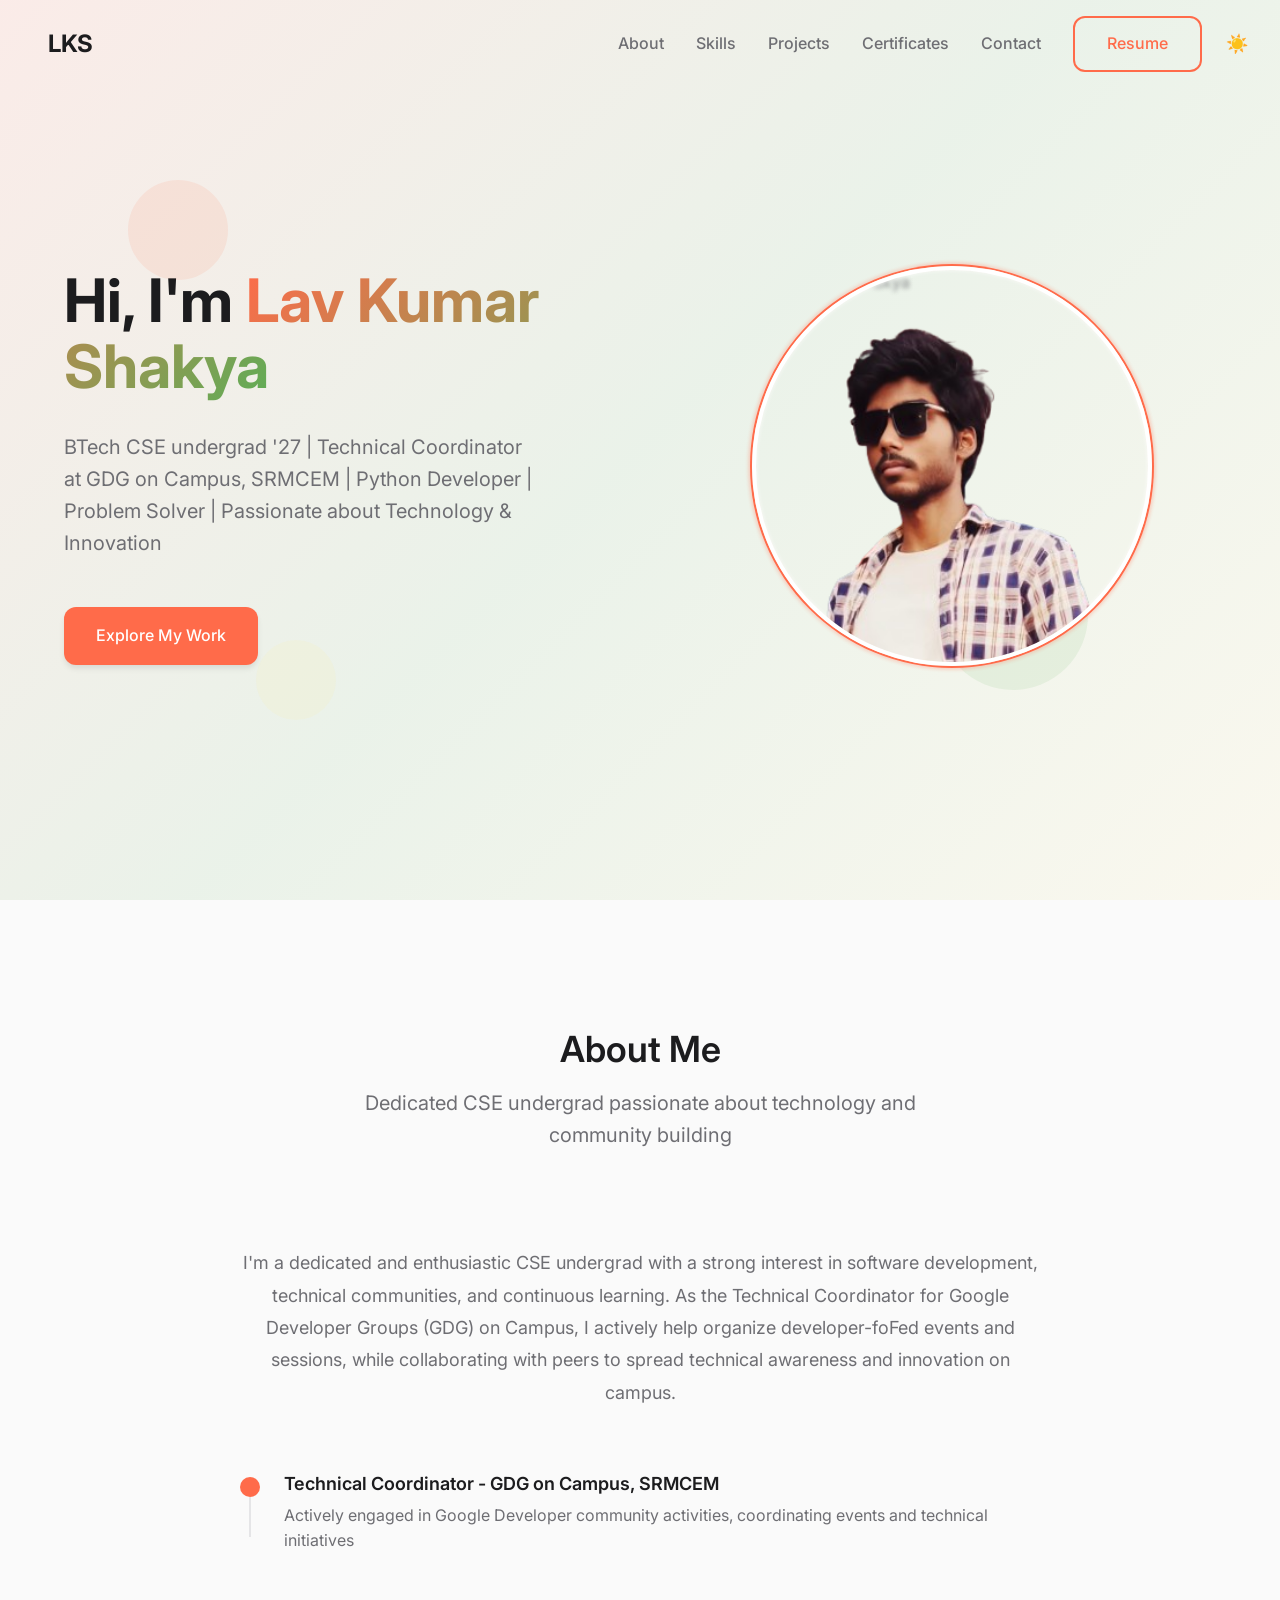
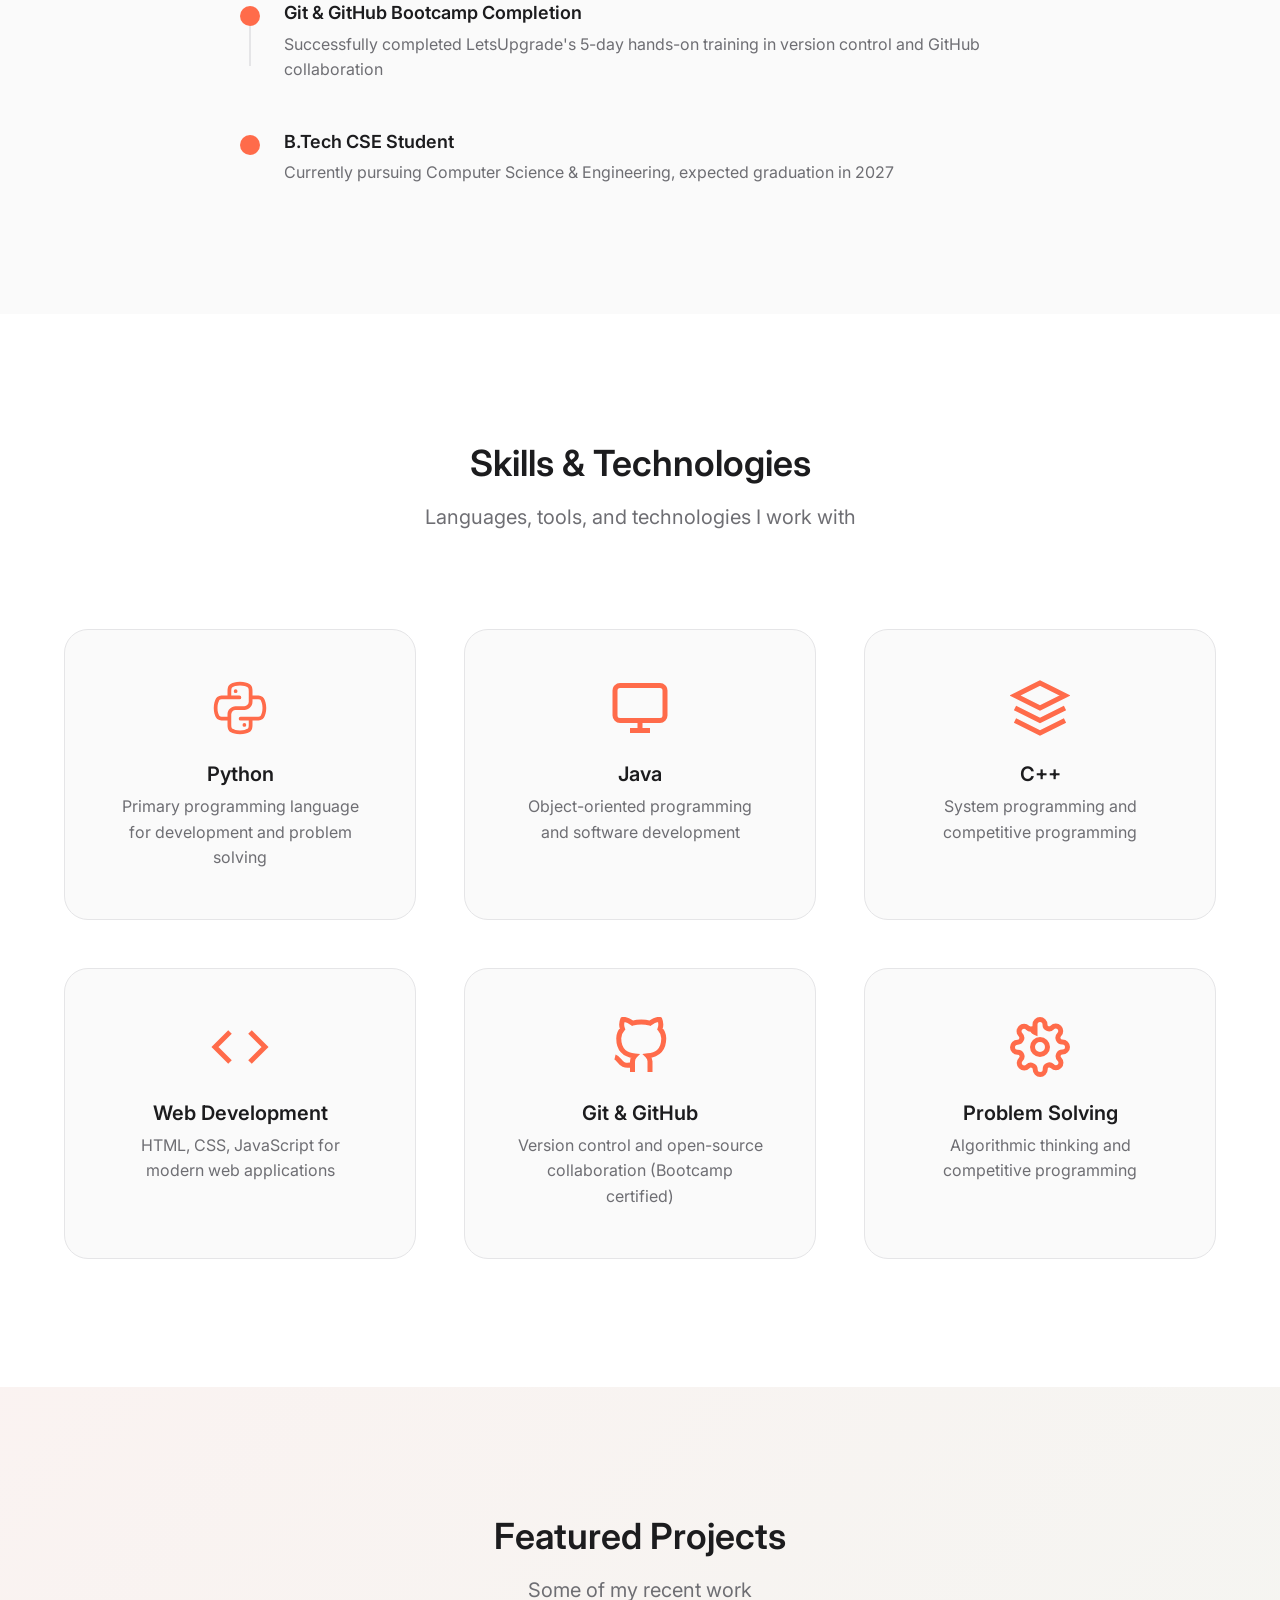
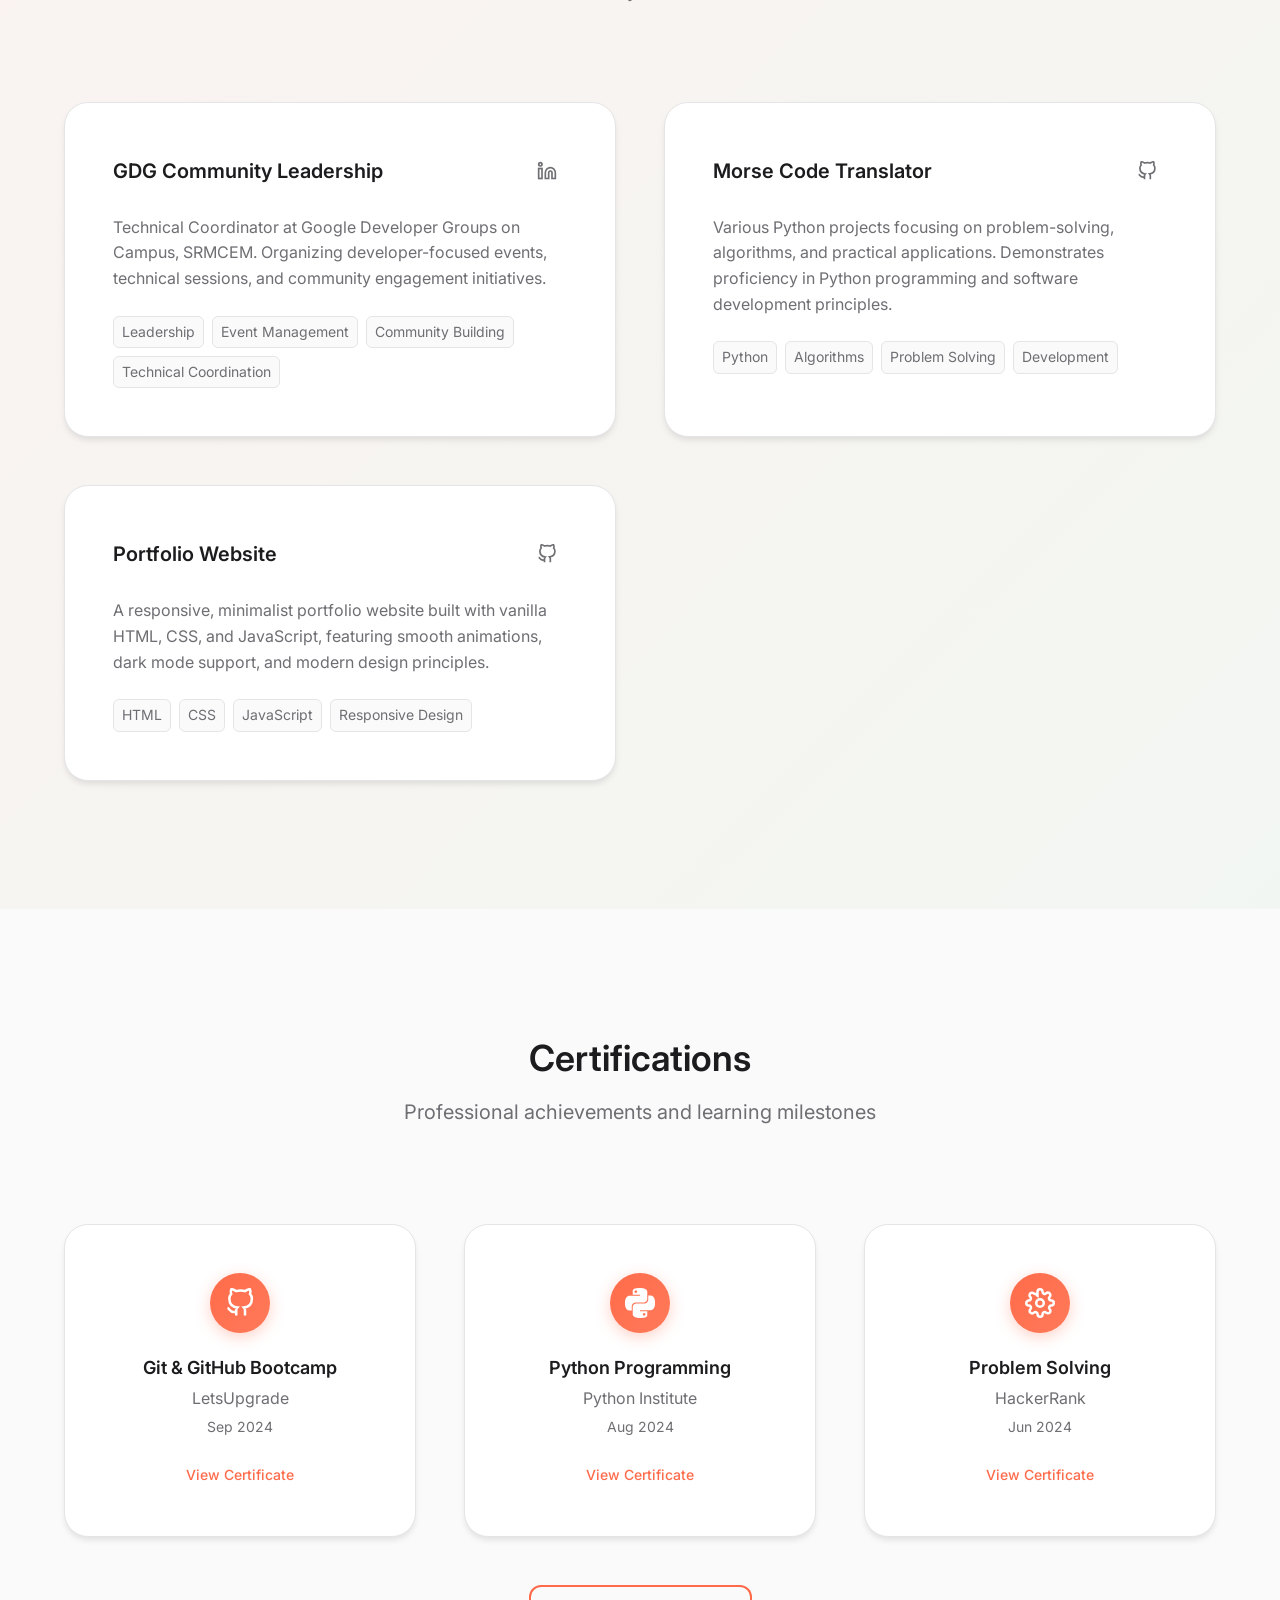
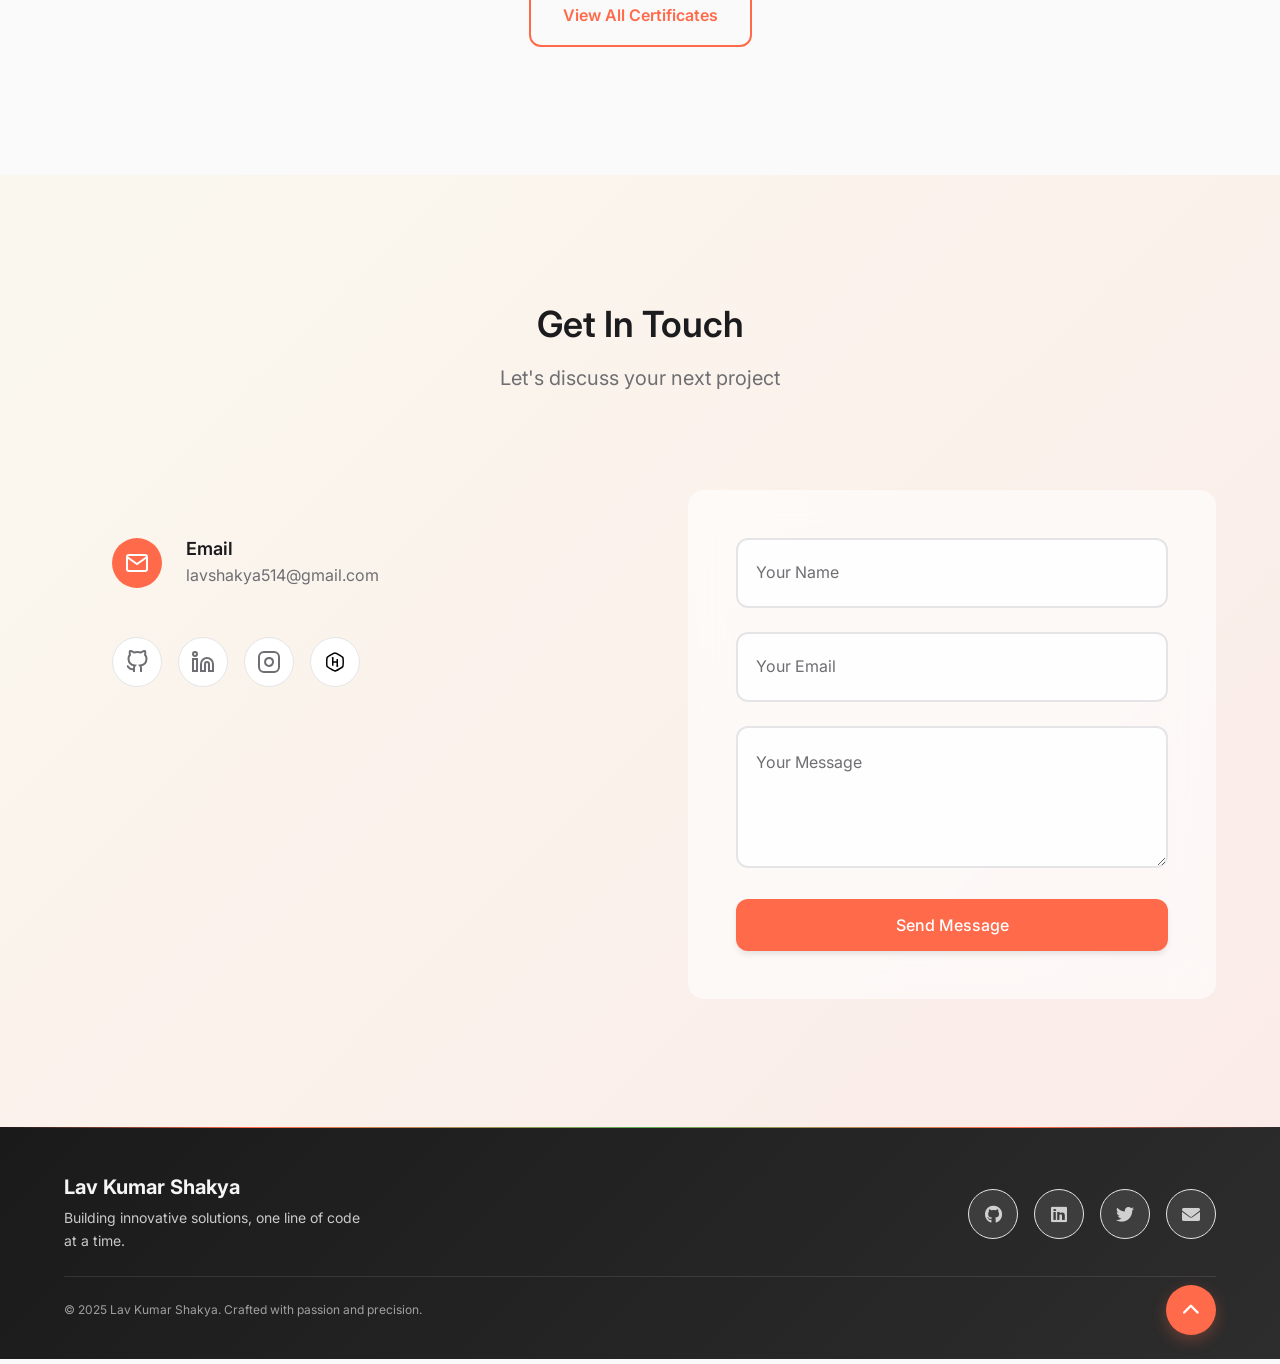
==== index.html @ a842aac8 "again same" ====
<!DOCTYPE html>
<html lang="en">
<head>
    <meta charset="UTF-8">
    <meta name="viewport" content="width=device-width, initial-scale=1.0">
    <title>Lav Kumar Shakya - Software Developer & Tech Explorer</title>
    <meta name="description" content="Personal portfolio of Lav Kumar Shakya - A passionate developer exploring C++, Python, and Java.">
    
    <!-- Google Fonts -->
    <link rel="preconnect" href="https://fonts.googleapis.com">
    <link rel="preconnect" href="https://fonts.gstatic.com" crossorigin>
    <link href="https://fonts.googleapis.com/css2?family=Inter:wght@300;400;500;600;700&display=swap" rel="stylesheet">
    
    <!-- Font Awesome -->
    <link rel="stylesheet" href="https://cdnjs.cloudflare.com/ajax/libs/font-awesome/6.0.0/css/all.min.css">
    
    <!-- CSS -->
    <link rel="stylesheet" href="style.css">
</head>
<body>
    <!-- Navigation -->
    <nav class="navbar" id="navbar">
        <div class="nav-container">
            <div class="nav-logo">
                <a href="#home">LKS</a>
            </div>
            
            <div class="nav-menu" id="nav-menu">
                <ul class="nav-list">
                    <li class="nav-item">
                        <a href="#about" class="nav-link">About</a>
                    </li>
                    <li class="nav-item">
                        <a href="#skills" class="nav-link">Skills</a>
                    </li>
                    <li class="nav-item">
                        <a href="#projects" class="nav-link">Projects</a>
                    </li>
                    <li class="nav-item">
                        <a href="#certificates" class="nav-link">Certificates</a>
                    </li>
                    <li class="nav-item">
                        <a href="#contact" class="nav-link">Contact</a>
                    </li>
                </ul>
                
                <div class="nav-actions">
                    <a href="#" class="btn btn-outline">Resume</a>
                    <button class="theme-toggle" id="theme-toggle" aria-label="Toggle dark mode">
                        <span class="sun-icon">☀️</span>
                        <span class="moon-icon">🌙</span>
                    </button>
                </div>
            </div>
            
            <div class="hamburger" id="hamburger">
                <span class="bar"></span>
                <span class="bar"></span>
                <span class="bar"></span>
            </div>
        </div>
    </nav>

    <!-- Hero Section -->
    <section class="hero" id="home">
        <div class="hero-background">
            <div class="hero-gradient"></div>
            <div class="floating-shapes">
                <div class="shape shape-1"></div>
                <div class="shape shape-2"></div>
                <div class="shape shape-3"></div>
            </div>
        </div>
        <div class="container">
            <div class="hero-content">
                <div class="hero-text">
                    <h1 class="hero-title">
                        Hi, I'm <span class="gradient-text">Lav Kumar Shakya</span>
                    </h1>
                    <p class="hero-subtitle">
                        BTech CSE undergrad '27 | Technical Coordinator at GDG on Campus, SRMCEM | Python Developer | Problem Solver | Passionate about Technology & Innovation
                    </p>
                    <div class="hero-cta">
                        <a href="#projects" class="btn btn-primary">Explore My Work</a>
                    </div>
                </div>
                <div class="hero-image">
                    <div class="profile-container">
                        <img src="Personel img/1bg.png" alt="Lav Kumar Shakya" class="profile-img profile-overlay">
                        <img src="Personel img/1.png" alt="Lav Kumar Shakya" class="profile-img profile-bg">
                    </div>
                </div>
            </div>
        </div>
    </section>

    <!-- About Section -->
    <section class="about" id="about">
        <div class="container">
            <div class="section-header">
                <h2 class="section-title">About Me</h2>
                <p class="section-subtitle">Dedicated CSE undergrad passionate about technology and community building</p>
            </div>
            
            <div class="about-content">
                <div class="about-text">
                    <p class="about-description">
                        I'm a dedicated and enthusiastic CSE undergrad with a strong interest in software development, 
                        technical communities, and continuous learning. As the Technical Coordinator for Google Developer 
                        Groups (GDG) on Campus, I actively help organize developer-foFed events and sessions, while 
                        collaborating with peers to spread technical awareness and innovation on campus.
                    </p>
                    
                    <div class="timeline">
                        <div class="timeline-item">
                            <div class="timeline-marker"></div>
                            <div class="timeline-content">
                                <h4>Technical Coordinator - GDG on Campus, SRMCEM</h4>
                                <p>Actively engaged in Google Developer community activities, coordinating events and technical initiatives</p>
                            </div>
                        </div>
                        <div class="timeline-item">
                            <div class="timeline-marker"></div>
                            <div class="timeline-content">
                                <h4>Git & GitHub Bootcamp Completion</h4>
                                <p>Successfully completed LetsUpgrade's 5-day hands-on training in version control and GitHub collaboration</p>
                            </div>
                        </div>
                        <div class="timeline-item">
                            <div class="timeline-marker"></div>
                            <div class="timeline-content">
                                <h4>B.Tech CSE Student</h4>
                                <p>Currently pursuing Computer Science & Engineering, expected graduation in 2027</p>
                            </div>
                        </div>
                    </div>
                </div>
            </div>
        </div>
    </section>

    <!-- Skills Section -->
    <section class="skills" id="skills">
        <div class="container">
            <div class="section-header">
                <h2 class="section-title">Skills & Technologies</h2>
                <p class="section-subtitle">Languages, tools, and technologies I work with</p>
            </div>
            
            <div class="skills-grid">
                <div class="skill-item">
                    <div class="skill-icon">
                        <svg xmlns="http://www.w3.org/2000/svg" x="0px" y="0px" width="100" height="100" viewBox="0 0 48 48">
<path fill="currentColor" d="M 24 3 C 20.271429 3 18.240267 3.9470561 16.792969 4.5742188 L 16.791016 4.5742188 C 15.488673 5.1421213 14.704771 6.3187748 14.365234 7.4296875 C 14.025697 8.5406002 14 9.6506515 14 10.640625 L 14 14 L 10.640625 14 C 9.6506515 14 8.5406002 14.0257 7.4296875 14.365234 C 6.3187748 14.704771 5.1421212 15.488626 4.5742188 16.791016 L 4.5742188 16.792969 C 3.947056 18.24022 3 20.271429 3 24 C 3 27.728571 3.9470561 29.759733 4.5742188 31.207031 L 4.5742188 31.208984 C 5.1421212 32.511374 6.3187748 33.295229 7.4296875 33.634766 C 8.5406002 33.974256 9.6506515 34 10.640625 34 L 14 34 L 14 37.359375 C 14 38.349349 14.0257 39.459401 14.365234 40.570312 C 14.704771 41.681225 15.488626 42.857879 16.791016 43.425781 L 16.792969 43.425781 C 18.24022 44.052944 20.271429 45 24 45 C 27.728571 45 29.759733 44.052944 31.207031 43.425781 L 31.208984 43.425781 C 32.511374 42.857879 33.295229 41.681225 33.634766 40.570312 C 33.974256 39.459401 34 38.349349 34 37.359375 L 34 34 L 37.359375 34 C 38.349349 34 39.459401 33.9743 40.570312 33.634766 C 41.681225 33.295229 42.857879 32.511374 43.425781 31.208984 L 43.425781 31.207031 C 44.052944 29.75978 45 27.728571 45 24 C 45 20.271429 44.052944 18.240267 43.425781 16.792969 L 43.425781 16.791016 C 42.857879 15.488673 41.681225 14.704771 40.570312 14.365234 C 39.459401 14.025697 38.349349 14 37.359375 14 L 34 14 L 34 10.640625 C 34 9.6506515 33.974303 8.5406002 33.634766 7.4296875 C 33.295229 6.3187748 32.511374 5.1421213 31.208984 4.5742188 L 31.207031 4.5742188 C 29.75978 3.9470561 27.728571 3 24 3 z M 24 6 C 27.268623 6 28.459017 6.6519922 30.009766 7.3242188 C 30.427376 7.5063161 30.590162 7.7325533 30.765625 8.3066406 C 30.941088 8.8807279 31 9.7405985 31 10.640625 L 31 15.253906 A 1.50015 1.50015 0 0 0 31 15.740234 L 31 19 C 31 20.950062 29.450062 22.5 27.5 22.5 L 20.5 22.5 C 16.928062 22.5 14 25.428062 14 29 L 14 31 L 10.640625 31 C 9.7405985 31 8.8807279 30.941088 8.3066406 30.765625 C 7.7325533 30.590162 7.5063162 30.427376 7.3242188 30.009766 C 6.6519921 28.459017 6 27.268623 6 24 C 6 20.731377 6.6519921 19.540983 7.3242188 17.990234 C 7.5063161 17.572624 7.7325533 17.409838 8.3066406 17.234375 C 8.8807279 17.058912 9.7405985 17 10.640625 17 L 23.5 17 A 1.50015 1.50015 0 1 0 23.5 14 L 17 14 L 17 10.640625 C 17 9.7405985 17.058912 8.8807279 17.234375 8.3066406 C 17.409838 7.7325533 17.572624 7.5063162 17.990234 7.3242188 C 19.540983 6.6519921 20.731377 6 24 6 z M 20.5 9 A 1.5 1.5 0 0 0 20.5 12 A 1.5 1.5 0 0 0 20.5 9 z M 34 17 L 37.359375 17 C 38.259401 17 39.119272 17.05891 39.693359 17.234375 C 40.267447 17.409838 40.493684 17.572624 40.675781 17.990234 C 41.348008 19.540983 42 20.731377 42 24 C 42 27.268623 41.348008 28.459017 40.675781 30.009766 C 40.493684 30.427376 40.267447 30.590162 39.693359 30.765625 C 39.119272 30.941088 38.259401 31 37.359375 31 L 24.5 31 A 1.50015 1.50015 0 1 0 24.5 34 L 31 34 L 31 37.359375 C 31 38.259401 30.94109 39.119272 30.765625 39.693359 C 30.590162 40.267447 30.427376 40.493684 30.009766 40.675781 C 28.459017 41.348008 27.268623 42 24 42 C 20.731377 42 19.540983 41.348008 17.990234 40.675781 C 17.572624 40.493684 17.409838 40.267447 17.234375 39.693359 C 17.058912 39.119272 17 38.259401 17 37.359375 L 17 29 C 17 27.049938 18.549938 25.5 20.5 25.5 L 27.5 25.5 C 31.071938 25.5 34 22.571938 34 19 L 34 17 z M 27.5 36 A 1.5 1.5 0 0 0 27.5 39 A 1.5 1.5 0 0 0 27.5 36 z"></path>
</svg>
                    </div>
                    <h3 class="skill-name">Python</h3>
                    <p class="skill-description">Primary programming language for development and problem solving</p>
                </div>
                
                <div class="skill-item">
                    <div class="skill-icon">
                        <svg viewBox="0 0 24 24" fill="none" stroke="currentColor" stroke-width="2">
                            <rect x="2" y="3" width="20" height="14" rx="2" ry="2"></rect>
                            <line x1="8" y1="21" x2="16" y2="21"></line>
                            <line x1="12" y1="17" x2="12" y2="21"></line>
                        </svg>
                    </div>
                    <h3 class="skill-name">Java</h3>
                    <p class="skill-description">Object-oriented programming and software development</p>
                </div>
                
                <div class="skill-item">
                    <div class="skill-icon">
                        <svg viewBox="0 0 24 24" fill="none" stroke="currentColor" stroke-width="2">
                            <polygon points="12 2 2 7 12 12 22 7 12 2"></polygon>
                            <polyline points="2,17 12,22 22,17"></polyline>
                            <polyline points="2,12 12,17 22,12"></polyline>
                        </svg>
                    </div>
                    <h3 class="skill-name">C++</h3>
                    <p class="skill-description">System programming and competitive programming</p>
                </div>
                
                <div class="skill-item">
                    <div class="skill-icon">
                        <svg viewBox="0 0 24 24" fill="none" stroke="currentColor" stroke-width="2">
                            <polyline points="16 18 22 12 16 6"></polyline>
                            <polyline points="8 6 2 12 8 18"></polyline>
                        </svg>
                    </div>
                    <h3 class="skill-name">Web Development</h3>
                    <p class="skill-description">HTML, CSS, JavaScript for modern web applications</p>
                </div>
                
                <div class="skill-item">
                    <div class="skill-icon">
                        <svg viewBox="0 0 24 24" fill="none" stroke="currentColor" stroke-width="2">
                            <path d="M9 19c-5 1.5-5-2.5-7-3m14 6v-3.87a3.37 3.37 0 0 0-.94-2.61c3.14-.35 6.44-1.54 6.44-7A5.44 5.44 0 0 0 20 4.77 5.07 5.07 0 0 0 19.91 1S18.73.65 16 2.48a13.38 13.38 0 0 0-7 0C6.27.65 5.09 1 5.09 1A5.07 5.07 0 0 0 5 4.77a5.44 5.44 0 0 0-1.5 3.78c0 5.42 3.3 6.61 6.44 7A3.37 3.37 0 0 0 9 18.13V22"></path>
                        </svg>
                    </div>
                    <h3 class="skill-name">Git & GitHub</h3>
                    <p class="skill-description">Version control and open-source collaboration (Bootcamp certified)</p>
                </div>
                
                <div class="skill-item">
                    <div class="skill-icon">
                        <svg viewBox="0 0 24 24" fill="none" stroke="currentColor" stroke-width="2">
                            <circle cx="12" cy="12" r="3"></circle>
                            <path d="M19.4 15a1.65 1.65 0 0 0 .33 1.82l.06.06a2 2 0 0 1 0 2.83 2 2 0 0 1-2.83 0l-.06-.06a1.65 1.65 0 0 0-1.82-.33 1.65 1.65 0 0 0-1 1.51V21a2 2 0 0 1-2 2 2 2 0 0 1-2-2v-.09A1.65 1.65 0 0 0 9 19.4a1.65 1.65 0 0 0-1.82.33l-.06.06a2 2 0 0 1-2.83 0 2 2 0 0 1 0-2.83l.06-.06a1.65 1.65 0 0 0 .33-1.82 1.65 1.65 0 0 0-1.51-1H3a2 2 0 0 1-2-2 2 2 0 0 1 2-2h.09A1.65 1.65 0 0 0 4.6 9a1.65 1.65 0 0 0-.33-1.82l-.06-.06a2 2 0 0 1 0-2.83 2 2 0 0 1 2.83 0l.06.06a1.65 1.65 0 0 0 1.82.33H9a1.65 1.65 0 0 0 1 1.51V3a2 2 0 0 1 2-2 2 2 0 0 1 2 2v.09a1.65 1.65 0 0 0 1 1.51 1.65 1.65 0 0 0 1.82-.33l.06-.06a2 2 0 0 1 2.83 0 2 2 0 0 1 0 2.83l-.06.06a1.65 1.65 0 0 0-.33 1.82V9a1.65 1.65 0 0 0 1.51 1H21a2 2 0 0 1 2 2 2 2 0 0 1-2 2h-.09a1.65 1.65 0 0 0-1.51 1z"></path>
                        </svg>
                    </div>
                    <h3 class="skill-name">Problem Solving</h3>
                    <p class="skill-description">Algorithmic thinking and competitive programming</p>
                </div>
            </div>
        </div>
    </section>

    <!-- Projects Section -->
    <section class="projects" id="projects">
        <div class="container">
            <div class="section-header">
                <h2 class="section-title">Featured Projects</h2>
                <p class="section-subtitle">Some of my recent work</p>
            </div>
            
            <div class="projects-grid">
                <div class="project-card">
                    <div class="project-header">
                        <h3 class="project-title">GDG Community Leadership</h3>
                        <div class="project-links">
                            <a href="https://www.linkedin.com/in/lav-kumar-shakya-86a87a287" class="project-link" aria-label="View LinkedIn profile" target="_blank" rel="noopener noreferrer">
                                <svg viewBox="0 0 24 24" fill="none" stroke="currentColor" stroke-width="2">
                                    <path d="M16 8a6 6 0 0 1 6 6v7h-4v-7a2 2 0 0 0-2-2 2 2 0 0 0-2 2v7h-4v-7a6 6 0 0 1 6-6z"></path>
                                    <rect x="2" y="9" width="4" height="12"></rect>
                                    <circle cx="4" cy="4" r="2"></circle>
                                </svg>
                            </a>
                        </div>
                    </div>
                    <p class="project-description">
                        Technical Coordinator at Google Developer Groups on Campus, SRMCEM. Organizing developer-focused 
                        events, technical sessions, and community engagement initiatives.
                    </p>
                    <div class="project-tech">
                        <span class="tech-tag">Leadership</span>
                        <span class="tech-tag">Event Management</span>
                        <span class="tech-tag">Community Building</span>
                        <span class="tech-tag">Technical Coordination</span>
                    </div>
                </div>
                
                <div class="project-card">
                    <div class="project-header">
                        <h3 class="project-title">Morse Code Translator</h3>
                        <div class="project-links">
                            <a href="https://github.com/LavKumarShakya/Python_Projects/tree/main/Morse%20Code%20Translator" class="project-link" aria-label="View code" target="_blank" rel="noopener noreferrer">
                                <svg viewBox="0 0 24 24" fill="none" stroke="currentColor" stroke-width="2">
                                    <path d="M9 19c-5 1.5-5-2.5-7-3m14 6v-3.87a3.37 3.37 0 0 0-.94-2.61c3.14-.35 6.44-1.54 6.44-7A5.44 5.44 0 0 0 20 4.77 5.07 5.07 0 0 0 19.91 1S18.73.65 16 2.48a13.38 13.38 0 0 0-7 0C6.27.65 5.09 1 5.09 1A5.07 5.07 0 0 0 5 4.77a5.44 5.44 0 0 0-1.5 3.78c0 5.42 3.3 6.61 6.44 7A3.37 3.37 0 0 0 9 18.13V22"></path>
                                </svg>
                            </a>
                        </div>
                    </div>
                    <p class="project-description">
                        Various Python projects focusing on problem-solving, algorithms, and practical applications. 
                        Demonstrates proficiency in Python programming and software development principles.
                    </p>
                    <div class="project-tech">
                        <span class="tech-tag">Python</span>
                        <span class="tech-tag">Algorithms</span>
                        <span class="tech-tag">Problem Solving</span>
                        <span class="tech-tag">Development</span>
                    </div>
                </div>
                
                <div class="project-card">
                    <div class="project-header">
                        <h3 class="project-title">Portfolio Website</h3>
                        <div class="project-links">
                            <a href="https://github.com/LavKumarShakya" class="project-link" aria-label="View code" target="_blank" rel="noopener noreferrer">
                                <svg viewBox="0 0 24 24" fill="none" stroke="currentColor" stroke-width="2">
                                    <path d="M9 19c-5 1.5-5-2.5-7-3m14 6v-3.87a3.37 3.37 0 0 0-.94-2.61c3.14-.35 6.44-1.54 6.44-7A5.44 5.44 0 0 0 20 4.77 5.07 5.07 0 0 0 19.91 1S18.73.65 16 2.48a13.38 13.38 0 0 0-7 0C6.27.65 5.09 1 5.09 1A5.07 5.07 0 0 0 5 4.77a5.44 5.44 0 0 0-1.5 3.78c0 5.42 3.3 6.61 6.44 7A3.37 3.37 0 0 0 9 18.13V22"></path>
                                </svg>
                            </a>
                        </div>
                    </div>
                    <p class="project-description">
                        A responsive, minimalist portfolio website built with vanilla HTML, CSS, and JavaScript, 
                        featuring smooth animations, dark mode support, and modern design principles.
                    </p>
                    <div class="project-tech">
                        <span class="tech-tag">HTML</span>
                        <span class="tech-tag">CSS</span>
                        <span class="tech-tag">JavaScript</span>
                        <span class="tech-tag">Responsive Design</span>
                    </div>
                </div>
            </div>
        </div>
    </section>

    <!-- Certificates Section -->
    <section class="certificates" id="certificates">
        <div class="container">
            <div class="section-header">
                <h2 class="section-title">Certifications</h2>
                <p class="section-subtitle">Professional achievements and learning milestones</p>
            </div>
            
            <div class="certificates-container">
                <div class="certificates-grid">
                    <div class="certificate-card">
                        <div class="certificate-header">
                            <div class="certificate-icon">
                                <svg viewBox="0 0 24 24" fill="none" stroke="currentColor" stroke-width="2">
                                    <path d="M9 19c-5 1.5-5-2.5-7-3m14 6v-3.87a3.37 3.37 0 0 0-.94-2.61c3.14-.35 6.44-1.54 6.44-7A5.44 5.44 0 0 0 20 4.77 5.07 5.07 0 0 0 19.91 1S18.73.65 16 2.48a13.38 13.38 0 0 0-7 0C6.27.65 5.09 1 5.09 1A5.07 5.07 0 0 0 5 4.77a5.44 5.44 0 0 0-1.5 3.78c0 5.42 3.3 6.61 6.44 7A3.37 3.37 0 0 0 9 18.13V22"></path>
                                </svg>
                            </div>
                        </div>
                        <div class="certificate-content">
                            <h3 class="certificate-title">Git & GitHub Bootcamp</h3>
                            <p class="certificate-issuer">LetsUpgrade</p>
                            <p class="certificate-date">Sep 2024</p>
                            <a href="#" class="certificate-view-btn" target="_blank" rel="noopener noreferrer">View Certificate</a>
                        </div>
                    </div>
                    
                    <div class="certificate-card">
                        <div class="certificate-header">
                            <div class="certificate-icon">
                                <svg viewBox="0 0 24 24" fill="currentColor">
                                    <path d="M14.25.18l.9.2.73.26.59.3.45.32.34.34.25.34.16.33.1.3.04.26.02.2-.01.13V8.5l-.05.63-.13.55-.21.46-.26.38-.3.31-.33.25-.35.19-.35.14-.33.1-.3.07-.26.04-.21.02H8.77l-.69.05-.59.14-.5.22-.41.27-.33.32-.27.35-.2.36-.15.37-.1.35-.07.32-.04.27-.02.21v3.06H3.17l-.21-.03-.28-.07-.32-.12-.35-.18-.36-.26-.36-.36-.35-.46-.32-.59-.28-.73-.21-.88-.14-1.05-.05-1.23.06-1.22.16-1.04.24-.87.32-.71.36-.57.4-.44.42-.33.42-.24.4-.16.36-.1.32-.05.24-.01h.16l.06.01h8.16v-.83H6.18l-.01-2.75-.02-.37.05-.34.11-.31.17-.28.25-.26.31-.23.38-.2.44-.18.51-.15.58-.12.64-.1.71-.06.77-.04.84-.02 1.27.05zm-6.3 1.98l-.23.33-.08.41.08.41.23.34.33.22.41.09.41-.09.33-.22.23-.34.08-.41-.08-.41-.23-.33-.33-.22-.41-.09-.41.09zm13.09 3.95l.28.06.32.12.35.18.36.27.36.35.35.47.32.59.28.73.21.88.14 1.04.05 1.23-.06 1.23-.16 1.04-.24.86-.32.71-.36.57-.4.45-.42.33-.42.24-.4.16-.36.09-.32.05-.24.02-.16-.01h-8.22v.82h5.84l.01 2.76.02.36-.05.34-.11.31-.17.29-.25.25-.31.24-.38.2-.44.17-.51.15-.58.13-.64.09-.71.07-.77.04-.84.01-1.27-.04-1.07-.14-.9-.2-.73-.25-.59-.3-.45-.33-.34-.34-.25-.34-.16-.33-.1-.3-.04-.25-.02-.2.01-.13v-5.34l.05-.64.13-.54.21-.46.26-.38.3-.32.33-.24.35-.2.35-.14.33-.1.3-.06.26-.04.21-.02.13-.01h5.84l.69-.05.59-.14.5-.21.41-.28.33-.32.27-.35.2-.36.15-.36.1-.35.07-.32.04-.28.02-.21V6.07h2.09l.14.01zm-6.47 14.25l-.23.33-.08.41.08.41.23.33.33.23.41.08.41-.08.33-.23.23-.33.08-.41-.08-.41-.23-.33-.33-.23-.41-.08-.41.08z"/>
                                </svg>
                            </div>
                        </div>
                        <div class="certificate-content">
                            <h3 class="certificate-title">Python Programming</h3>
                            <p class="certificate-issuer">Python Institute</p>
                            <p class="certificate-date">Aug 2024</p>
                            <a href="#" class="certificate-view-btn" target="_blank" rel="noopener noreferrer">View Certificate</a>
                        </div>
                    </div>
                    
                    <div class="certificate-card">
                        <div class="certificate-header">
                            <div class="certificate-icon">
                                <svg viewBox="0 0 24 24" fill="none" stroke="currentColor" stroke-width="2">
                                    <circle cx="12" cy="12" r="3"></circle>
                                    <path d="M19.4 15a1.65 1.65 0 0 0 .33 1.82l.06.06a2 2 0 0 1 0 2.83 2 2 0 0 1-2.83 0l-.06-.06a1.65 1.65 0 0 0-1.82-.33 1.65 1.65 0 0 0-1 1.51V21a2 2 0 0 1-2 2 2 2 0 0 1-2-2v-.09A1.65 1.65 0 0 0 9 19.4a1.65 1.65 0 0 0-1.82.33l-.06.06a2 2 0 0 1-2.83 0 2 2 0 0 1 0-2.83l.06-.06a1.65 1.65 0 0 0 .33-1.82 1.65 1.65 0 0 0-1.51-1H3a2 2 0 0 1-2-2 2 2 0 0 1 2-2h.09A1.65 1.65 0 0 0 4.6 9a1.65 1.65 0 0 0-.33-1.82l-.06-.06a2 2 0 0 1 0-2.83 2 2 0 0 1 2.83 0l.06.06a1.65 1.65 0 0 0 1.82.33H9a1.65 1.65 0 0 0 1 1.51V3a2 2 0 0 1 2-2 2 2 0 0 1 2 2v.09a1.65 1.65 0 0 0 1 1.51 1.65 1.65 0 0 0 1.82-.33l.06-.06a2 2 0 0 1 2.83 0 2 2 0 0 1 0 2.83l-.06.06a1.65 1.65 0 0 0-.33 1.82V9a1.65 1.65 0 0 0 1.51 1H21a2 2 0 0 1 2 2 2 2 0 0 1-2 2h-.09a1.65 1.65 0 0 0-1.51 1z"></path>
                                </svg>
                            </div>
                        </div>
                        <div class="certificate-content">
                            <h3 class="certificate-title">Problem Solving</h3>
                            <p class="certificate-issuer">HackerRank</p>
                            <p class="certificate-date">Jun 2024</p>
                            <a href="#" class="certificate-view-btn" target="_blank" rel="noopener noreferrer">View Certificate</a>
                        </div>
                    </div>
                </div>                <div class="certificates-actions">
                    <a href="#" class="view-all-certificates-btn" id="view-all-certificates">View All Certificates</a>
                </div>
            </div>
            
            <!-- Hidden container for modal-only certificates -->
            <div class="modal-only-certificates" style="display: none;">
                <!-- Add new certificates here that will ONLY appear in the modal -->
                
            </div>
        </div>
    </section>

    <!-- Certificate Modal -->
    <div class="certificate-modal" id="certificate-modal">
        <div class="modal-overlay" id="modal-overlay"></div>
        <div class="modal-content">
            <div class="modal-header">
                <h3>All Certifications</h3>
                <button class="modal-close" id="modal-close" aria-label="Close modal">
                    <svg viewBox="0 0 24 24" fill="none" stroke="currentColor" stroke-width="2">
                        <line x1="18" y1="6" x2="6" y2="18"></line>
                        <line x1="6" y1="6" x2="18" y2="18"></line>
                    </svg>
                </button>
            </div>
            <div class="modal-certificates-grid" id="modal-certificates-grid">
                <!-- Certificates will be dynamically populated here -->
                 <!-- Add modal-only certificates here -->
            </div>
        </div>
    </div>

    <!-- Contact Section -->
    <section class="contact" id="contact">
        <div class="container">
            <div class="section-header">
                <h2 class="section-title">Get In Touch</h2>
                <p class="section-subtitle">Let's discuss your next project</p>
            </div>
            
            <div class="contact-content">
                <div class="contact-info">
                    <div class="contact-item">
                        <div class="contact-icon">
                            <svg viewBox="0 0 24 24" fill="none" stroke="currentColor" stroke-width="2">
                                <path d="M4 4h16c1.1 0 2 .9 2 2v12c0 1.1-.9 2-2 2H4c-1.1 0-2-.9-2-2V6c0-1.1.9-2 2-2z"></path>
                                <polyline points="22,6 12,13 2,6"></polyline>
                            </svg>
                        </div>
                        <div class="contact-details">
                            <h4>Email</h4>
                            <p>lavshakya514@gmail.com</p>
                        </div>
                    </div>
                    
                    <div class="social-links">
                        <a href="https://github.com/LavKumarShakya" class="social-link" aria-label="GitHub" target="_blank" rel="noopener noreferrer">
                            <svg viewBox="0 0 24 24" fill="none" stroke="currentColor" stroke-width="2">
                                <path d="M9 19c-5 1.5-5-2.5-7-3m14 6v-3.87a3.37 3.37 0 0 0-.94-2.61c3.14-.35 6.44-1.54 6.44-7A5.44 5.44 0 0 0 20 4.77 5.07 5.07 0 0 0 19.91 1S18.73.65 16 2.48a13.38 13.38 0 0 0-7 0C6.27.65 5.09 1 5.09 1A5.07 5.07 0 0 0 5 4.77a5.44 5.44 0 0 0-1.5 3.78c0 5.42 3.3 6.61 6.44 7A3.37 3.37 0 0 0 9 18.13V22"></path>
                            </svg>
                        </a>
                        <a href="https://www.linkedin.com/in/lav-kumar-shakya-86a87a287" class="social-link" aria-label="LinkedIn" target="_blank" rel="noopener noreferrer">
                            <svg viewBox="0 0 24 24" fill="none" stroke="currentColor" stroke-width="2">
                                <path d="M16 8a6 6 0 0 1 6 6v7h-4v-7a2 2 0 0 0-2-2 2 2 0 0 0-2 2v7h-4v-7a6 6 0 0 1 6-6z"></path>
                                <rect x="2" y="9" width="4" height="12"></rect>
                                <circle cx="4" cy="4" r="2"></circle>
                            </svg>
                        </a>
                        <a href="https://www.instagram.com/intruder1404?igsh=MTVjc2JzZTJzOTZudg==" class="social-link" aria-label="Instagram" target="_blank" rel="noopener noreferrer">
                            <svg viewBox="0 0 24 24" fill="none" stroke="currentColor" stroke-width="2">
                                <rect x="2" y="2" width="20" height="20" rx="5" ry="5"></rect>
                                <path d="M16 11.37A4 4 0 1 1 12.63 8 4 4 0 0 1 16 11.37z"></path>
                                <line x1="17.5" y1="6.5" x2="17.51" y2="6.5"></line>
                            </svg>
                        </a>
                        <a href="https://www.hackerrank.com/profile/lavshakya514" class="social-link" aria-label="HackerRank" target="_blank" rel="noopener noreferrer">
                            <svg xmlns="http://www.w3.org/2000/svg" x="0px" y="0px" width="100" height="100" viewBox="0 0 32 32">
                                <path d="M 15.998047 3 C 14.225047 3 5.5352031 7.9839062 4.6582031 9.5039062 C 3.7802031 11.024906 3.7802031 20.983047 4.6582031 22.498047 C 5.5392031 24.017047 14.229047 29 15.998047 29 C 17.762047 29 26.451938 24.019953 27.335938 22.501953 C 28.222938 20.979953 28.222938 11.014047 27.335938 9.4980469 L 27.335938 9.4960938 C 26.444937 7.9790937 17.756047 3 15.998047 3 z M 15.996094 5.0117188 C 17.693094 5.3647187 24.417703 9.2167656 25.595703 10.509766 C 26.135703 12.150766 26.134703 19.844281 25.595703 21.488281 C 24.425703 22.779281 17.695094 26.636281 15.996094 26.988281 C 14.298094 26.638281 7.5723906 22.783234 6.4003906 21.490234 C 5.8653906 19.842234 5.8653906 12.155766 6.4003906 10.509766 C 7.5693906 9.2167656 14.297094 5.3617187 15.996094 5.0117188 z M 13 9 L 11 11 L 12 11 L 12 21 L 14 21 L 14 17 L 18 17 L 18 21 L 17 21 L 19 23 L 21 21 L 20 21 L 20 12 L 18 12 L 18 15 L 14 15 L 14 11 L 15 11 L 13 9 z"></path>
                            </svg>
                        </a>
                    </div>
                </div>
                
                <div class="contact-form-container">
                    <form class="contact-form" id="contact-form">
                        <div class="form-group">
                            <input type="text" id="name" name="name" placeholder=" " required>
                            <label for="name" class="floating-label">Your Name</label>
                        </div>
                        
                        <div class="form-group">
                            <input type="email" id="email" name="email" placeholder=" " required>
                            <label for="email" class="floating-label">Your Email</label>
                        </div>
                        
                        <div class="form-group">
                            <textarea id="message" name="message" rows="5" placeholder=" " required></textarea>
                            <label for="message" class="floating-label">Your Message</label>
                        </div>
                        
                        <button type="submit" class="btn btn-primary btn-submit">
                            <span class="btn-text">Send Message</span>
                            <span class="btn-loading">Sending...</span>
                        </button>
                    </form>
                    
                    <div class="form-success" id="form-success">
                        <div class="success-icon">✓</div>
                        <h4>Message Sent Successfully!</h4>
                        <p>Thank you for reaching out. I'll get back to you soon.</p>
                    </div>
                </div>
            </div>
        </div>
    </section>

        <!-- Footer -->
    <footer class="footer">
        <div class="container">
            <div class="footer-content">
                <div class="footer-info">
                    <h3>Lav Kumar Shakya</h3>
                    <p>Building innovative solutions, one line of code at a time.</p>
                </div>
                <div class="footer-links">
                    <div class="social-links">
                        <a href="#" class="social-link" target="_blank">
                            <i class="fab fa-github"></i>
                        </a>
                        <a href="#" class="social-link" target="_blank">
                            <i class="fab fa-linkedin"></i>
                        </a>
                        <a href="#" class="social-link" target="_blank">
                            <i class="fab fa-twitter"></i>
                        </a>
                        <a href="mailto:lav.shakya@example.com" class="social-link">
                            <i class="fas fa-envelope"></i>
                        </a>
                    </div>
                </div>
            </div>
            <div class="footer-bottom">
                <p>&copy; 2025 Lav Kumar Shakya. Crafted with passion and precision.</p>
                <button class="scroll-top" id="scrollTop">
                    <i class="fas fa-chevron-up"></i>
                </button>
            </div>
        </div>
    </footer>

    <!-- JavaScript -->
    <script src="script.js"></script>
</body>
</html>
---- style.css ----
/* ===== CSS RESET & BASE STYLES ===== */
* {
    margin: 0;
    padding: 0;
    box-sizing: border-box;
}

html {
    scroll-behavior: smooth;
    overflow-x: hidden;
}

:root {
    /* New Color Palette */
    --bg-base: #FAFAFA;
    --text-primary: #1C1C1E;
    --text-secondary: #6E6E73;
    --cta-accent: #FF6B4A;
    --success-confirm: #5FAD56;
    --highlight: #FCE588;
    --dark-bg: #111111;
    --on-dark-text: #F5F5F5;
    --white: #FFFFFF;
    --border-light: #E5E5E7;
    --glass-bg: rgba(255, 255, 255, 0.1);
    --glass-border: rgba(255, 255, 255, 0.2);
    
    /* Typography */
    --font-heading: 'Inter', 'Space Grotesk', -apple-system, BlinkMacSystemFont, sans-serif;
    --font-body: 'Inter', -apple-system, BlinkMacSystemFont, 'Segoe UI', Roboto, sans-serif;
    --font-display: 'Inter', serif;
    --font-mono: 'IBM Plex Mono', 'JetBrains Mono', Consolas, monospace;
    
    --font-size-xs: 0.75rem;
    --font-size-sm: 0.875rem;
    --font-size-base: 1rem;
    --font-size-lg: 1.125rem;
    --font-size-xl: 1.25rem;
    --font-size-2xl: 1.5rem;
    --font-size-3xl: 1.875rem;
    --font-size-4xl: 2.25rem;
    --font-size-5xl: 3rem;
    --font-size-6xl: 3.75rem;
    --font-size-7xl: 4.5rem;
    
    /* Spacing */
    --space-xs: 0.25rem;
    --space-sm: 0.5rem;
    --space-md: 1rem;
    --space-lg: 1.5rem;
    --space-xl: 2rem;
    --space-2xl: 3rem;
    --space-3xl: 4rem;
    --space-4xl: 6rem;
    --space-5xl: 8rem;
    
    /* Borders & Radius */
    --border-radius-sm: 0.375rem;
    --border-radius-md: 0.5rem;
    --border-radius-lg: 0.75rem;
    --border-radius-xl: 1rem;
    --border-radius-2xl: 1.5rem;
    --border-radius-3xl: 2rem;
    
    /* Shadows */
    --shadow-sm: 0 1px 2px 0 rgba(0, 0, 0, 0.05);
    --shadow-md: 0 4px 6px -1px rgba(0, 0, 0, 0.1);
    --shadow-lg: 0 10px 15px -3px rgba(0, 0, 0, 0.1);
    --shadow-xl: 0 20px 25px -5px rgba(0, 0, 0, 0.1);
    --shadow-glass: 0 8px 32px 0 rgba(31, 38, 135, 0.37);
    
    /* Transitions */
    --transition-fast: 0.15s ease-out;
    --transition-base: 0.3s ease-out;
    --transition-slow: 0.5s ease-out;
    
    /* Z-Index */
    --z-dropdown: 1000;
    --z-sticky: 1020;
    --z-fixed: 1030;
    --z-modal: 1040;
    --z-tooltip: 1070;
}

/* Dark Theme */
[data-theme="dark"] {
    --bg-base: #111111;
    --text-primary: #F5F5F5;
    --text-secondary: #B0B0B0;
    --cta-accent: #FF6B4A;
    --success-confirm: #5FAD56;
    --highlight: #FCE588;
    --dark-bg: #000000;
    --on-dark-text: #F5F5F5;
    --white: #1E1E1E;
    --border-light: #333333;
    --glass-bg: rgba(0, 0, 0, 0.3);
    --glass-border: rgba(255, 255, 255, 0.1);
}

/* ===== GLOBAL SCROLLBAR STYLES ===== */
/* Firefox */
* {
    scrollbar-width: thin;
    scrollbar-color: var(--cta-accent) transparent;
}

/* WebKit browsers (Chrome, Safari, Edge) */
::-webkit-scrollbar {
    width: 8px;
    height: 8px;
}

::-webkit-scrollbar-track {
    background: transparent;
    border-radius: 4px;
}

::-webkit-scrollbar-thumb {
    background: var(--cta-accent);
    border-radius: 4px;
    transition: background var(--transition-base);
}

::-webkit-scrollbar-thumb:hover {
    background: var(--text-secondary);
}

::-webkit-scrollbar-corner {
    background: transparent;
}

/* Dark theme scrollbar */
[data-theme="dark"] ::-webkit-scrollbar-thumb {
    background: var(--cta-accent);
}

[data-theme="dark"] ::-webkit-scrollbar-thumb:hover {
    background: var(--on-dark-text);
}

[data-theme="dark"] * {
    scrollbar-color: var(--cta-accent) transparent;
}

body {
    font-family: var(--font-body);
    font-size: var(--font-size-base);
    line-height: 1.6;
    color: var(--text-secondary);
    background-color: var(--bg-base);
    transition: background-color var(--transition-base), color var(--transition-base);
    overflow-x: hidden;
}

.container {
    max-width: 1200px;
    margin: 0 auto;
    padding: 0 var(--space-lg);
}

/* ===== TYPOGRAPHY ===== */
h1, h2, h3, h4, h5, h6 {
    font-family: var(--font-heading);
    font-weight: 600;
    line-height: 1.2;
    color: var(--text-primary);
    margin-bottom: var(--space-md);
}

h1 { font-size: var(--font-size-5xl); }
h2 { font-size: var(--font-size-4xl); }
h3 { font-size: var(--font-size-3xl); }
h4 { font-size: var(--font-size-2xl); }
h5 { font-size: var(--font-size-xl); }
h6 { font-size: var(--font-size-lg); }

.gradient-text {
    background: linear-gradient(135deg, var(--cta-accent), var(--success-confirm));
    -webkit-background-clip: text;
    -webkit-text-fill-color: transparent;
    background-clip: text;
}

/* ===== BUTTONS ===== */
.btn {
    display: inline-flex;
    align-items: center;
    justify-content: center;
    padding: var(--space-md) var(--space-xl);
    border-radius: var(--border-radius-lg);
    font-family: var(--font-heading);
    font-weight: 500;
    font-size: var(--font-size-base);
    text-decoration: none;
    border: none;
    cursor: pointer;
    transition: all var(--transition-base);
    position: relative;
    overflow: hidden;
}

.btn-primary {
    background: var(--cta-accent);
    color: var(--white);
    box-shadow: var(--shadow-md);
}

.btn-primary:hover {
    background: #e55a43;
    transform: translateY(-2px);
    box-shadow: var(--shadow-lg);
}

.btn-outline {
    background: transparent;
    color: var(--cta-accent);
    border: 2px solid var(--cta-accent);
    padding: calc(var(--space-md) - 3px) var(--space-xl);
}

.btn-outline:hover {
    background: var(--cta-accent);
    color: var(--white);
    border-color: var(--cta-accent);
}

.btn-accent {
    background: var(--cta-accent);
    color: var(--white);
}

.btn-accent:hover {
    background: #e55a43;
}

/* ===== GLASS EFFECT ===== */
.glass-container {
    background: var(--glass-bg);
    backdrop-filter: blur(20px);
    -webkit-backdrop-filter: blur(20px);
    border: 1px solid var(--glass-border);
    border-radius: var(--border-radius-2xl);
    box-shadow: var(--shadow-glass);
}

/* ===== NAVIGATION ===== */
.navbar {
    position: fixed;
    top: 0;
    left: 0;
    right: 0;
    z-index: var(--z-fixed);
    padding: var(--space-md) 0;
    transition: all var(--transition-base);
}

.navbar.scrolled {
    background: var(--glass-bg);
    backdrop-filter: blur(20px);
    -webkit-backdrop-filter: blur(20px);
    border-bottom: 1px solid var(--glass-border);
}

.nav-container {
    display: flex;
    align-items: center;
    justify-content: space-between;
    padding: 0 var(--space-lg);
}

.nav-logo a {
    font-family: var(--font-heading);
    font-size: var(--font-size-2xl);
    font-weight: 700;
    color: var(--text-primary);
    text-decoration: none;
    margin-left: var(--space-lg);
}

.nav-menu {
    display: flex;
    align-items: center;
    gap: var(--space-xl);
}

.nav-list {
    display: flex;
    align-items: center;
    gap: var(--space-xl);
    list-style: none;
}

.nav-link {
    color: var(--text-secondary);
    text-decoration: none;
    font-weight: 500;
    transition: color var(--transition-base);
    position: relative;
}

.nav-link:hover {
    color: var(--text-primary);
}

.nav-link::after {
    content: '';
    position: absolute;
    bottom: -4px;
    left: 0;
    width: 0;
    height: 2px;
    background: var(--cta-accent);
    transition: width var(--transition-base);
}

.nav-link:hover::after {
    width: 100%;
}

.nav-actions {
    display: flex;
    align-items: center;
    gap: var(--space-md);
}

.theme-toggle {
    background: transparent;
    border: none;
    cursor: pointer;
    font-size: var(--font-size-lg);
    padding: var(--space-sm);
    border-radius: var(--border-radius-md);
    transition: all var(--transition-base);
}

.theme-toggle:hover {
    background: var(--glass-bg);
}

.moon-icon {
    display: none;
}

[data-theme="dark"] .sun-icon {
    display: none;
}

[data-theme="dark"] .moon-icon {
    display: inline;
}

.hamburger {
    display: none;
    flex-direction: column;
    cursor: pointer;
    padding: var(--space-sm);
}

.bar {
    width: 25px;
    height: 3px;
    background: var(--text-primary);
    margin: 2px 0;
    transition: var(--transition-base);
}

.hamburger.active .bar:nth-child(1) {
    transform: rotate(-45deg) translate(-5px, 6px);
}

.hamburger.active .bar:nth-child(2) {
    opacity: 0;
}

.hamburger.active .bar:nth-child(3) {
    transform: rotate(45deg) translate(-5px, -6px);
}

/* ===== HERO SECTION ===== */
.hero {
    min-height: 100vh;
    display: flex;
    align-items: center;
    position: relative;
    overflow: hidden;
    padding: var(--space-5xl) 0 var(--space-4xl);
}

/* Hero Background System */
.hero-background {
    position: absolute;
    top: 0;
    left: 0;
    width: 100%;
    height: 100%;
    z-index: -1;
}

.hero-gradient {
    position: absolute;
    top: 0;
    left: 0;
    width: 100%;
    height: 100%;
    background: linear-gradient(135deg, 
        rgba(255, 107, 74, 0.1) 0%, 
        rgba(95, 173, 86, 0.1) 50%, 
        rgba(252, 229, 136, 0.1) 100%);
    animation: gradientShift 10s ease-in-out infinite;
}

@keyframes gradientShift {
    0%, 100% { opacity: 1; }
    50% { opacity: 0.7; }
}

.floating-shapes {
    position: absolute;
    width: 100%;
    height: 100%;
    overflow: hidden;
}

.shape {
    position: absolute;
    border-radius: 50%;
    opacity: 0.1;
    animation: float 20s infinite linear;
}

.shape-1 {
    width: 100px;
    height: 100px;
    background: var(--cta-accent);
    top: 20%;
    left: 10%;
    animation-delay: 0s;
}

.shape-2 {
    width: 150px;
    height: 150px;
    background: var(--success-confirm);
    top: 60%;
    right: 15%;
    animation-delay: -7s;
}

.shape-3 {
    width: 80px;
    height: 80px;
    background: var(--highlight);
    bottom: 20%;
    left: 20%;
    animation-delay: -14s;
}

@keyframes float {
    0% { transform: translateY(0px) rotate(0deg); }
    33% { transform: translateY(-30px) rotate(120deg); }
    66% { transform: translateY(30px) rotate(240deg); }
    100% { transform: translateY(0px) rotate(360deg); }
}

.hero-content {
    display: grid;
    grid-template-columns: 1fr 1fr;
    gap: var(--space-4xl);
    align-items: center;
    position: relative;
    z-index: 2;
}

.hero-title {
    font-size: var(--font-size-6xl);
    font-weight: 700;
    line-height: 1.1;
    margin-bottom: var(--space-xl);
}

.hero-action {
    display: block;
    opacity: 0;
    transform: translateY(30px);
    animation: fadeInUp 0.8s ease-out forwards;
}

.hero-action:nth-child(1) { animation-delay: 0.2s; }
.hero-action:nth-child(2) { animation-delay: 0.4s; color: var(--cta-accent); }
.hero-action:nth-child(3) { animation-delay: 0.6s; }

.hero-subtitle {
    font-size: var(--font-size-xl);
    color: var(--text-secondary);
    margin-bottom: var(--space-2xl);
    max-width: 90%;
    opacity: 0;
    animation: fadeInUp 0.8s ease-out 0.8s forwards;
}

.hero-cta {
    display: flex;
    gap: var(--space-lg);
    opacity: 0;
    animation: fadeInUp 0.8s ease-out 1s forwards;
}

.hero-image {
    display: flex;
    justify-content: center;
    align-items: center;
}

.profile-container {
    position: relative;
    width: 400px;
    height: 400px;
}

.profile-glow {
    position: absolute;
    top: -20px;
    left: -20px;
    right: -20px;
    bottom: -20px;
    background: linear-gradient(135deg, var(--cta-accent), var(--success-confirm));
    border-radius: 50%;
    opacity: 0.3;
    filter: blur(20px);
    animation: pulse 3s ease-in-out infinite;
}

.profile-img {
    width: 400px;
    height: 400px;
    border-radius: 50%;
    object-fit: cover;
    object-position: center top;
    position: absolute;
    top: 0;
    left: 0;
    border: 4px solid var(--white);
    box-shadow: 0 0 0 2px var(--cta-accent);
    transition: all 0.6s ease;
}

.profile-overlay {
    z-index: 2;
}

.profile-bg {
    z-index: 1;
    filter: blur(2px);
    opacity: 0.8;
}

/* Hover effects */
.profile-container:hover .profile-overlay {
    transform: scale(1.08);
    border-width: 6px;
    box-shadow: 0 0 0 3px var(--cta-accent);
}

.profile-container:hover .profile-bg {
    filter: blur(3px);
    transform: scale(0.95);
    border-width: 6px;
    box-shadow: 0 0 0 3px var(--cta-accent);
}

.hero-bg-pattern {
    position: absolute;
    top: 0;
    left: 0;
    right: 0;
    bottom: 0;
    background: 
        radial-gradient(circle at 20% 80%, rgba(255, 107, 74, 0.1) 0%, transparent 50%),
        radial-gradient(circle at 80% 20%, rgba(95, 173, 86, 0.1) 0%, transparent 50%);
}

.scroll-indicator {
    position: absolute;
    bottom: var(--space-xl);
    left: 50%;
    transform: translateX(-50%);
    display: flex;
    flex-direction: column;
    align-items: center;
    gap: var(--space-sm);
    opacity: 0;
    animation: fadeIn 1s ease-out 1.5s forwards;
}

.scroll-arrow {
    width: 2px;
    height: 30px;
    background: var(--text-secondary);
    position: relative;
}

.scroll-arrow::after {
    content: '';
    position: absolute;
    bottom: 0;
    left: -3px;
    width: 8px;
    height: 8px;
    border-right: 2px solid var(--text-secondary);
    border-bottom: 2px solid var(--text-secondary);
    transform: rotate(45deg);
    animation: bounce 2s infinite;
}

/* ===== FEATURES SECTION ===== */
.features {
    padding: var(--space-5xl) 0;
    background: linear-gradient(135deg, rgba(255, 107, 74, 0.05), rgba(95, 173, 86, 0.05));
}

.features-grid {
    display: grid;
    grid-template-columns: repeat(auto-fit, minmax(300px, 1fr));
    gap: var(--space-2xl);
}

.feature-card {
    background: var(--white);
    padding: var(--space-2xl);
    border-radius: var(--border-radius-2xl);
    text-align: center;
    box-shadow: var(--shadow-md);
    transition: all var(--transition-base);
    border: 1px solid var(--border-light);
    opacity: 0;
    transform: translateY(30px);
}

.feature-card:hover {
    transform: translateY(-10px);
    box-shadow: var(--shadow-xl);
}

.feature-icon {
    width: 80px;
    height: 80px;
    margin: 0 auto var(--space-lg);
    display: flex;
    align-items: center;
    justify-content: center;
    background: linear-gradient(135deg, var(--cta-accent), var(--success-confirm));
    border-radius: 50%;
    color: var(--white);
}

.feature-icon svg {
    width: 40px;
    height: 40px;
}

.feature-card h3 {
    font-size: var(--font-size-2xl);
    margin-bottom: var(--space-md);
}

.feature-card p {
    color: var(--text-secondary);
    line-height: 1.6;
}

/* ===== SECTION HEADERS ===== */
.section-header {
    text-align: center;
    margin-bottom: var(--space-4xl);
}

.section-title {
    font-size: var(--font-size-4xl);
    margin-bottom: var(--space-md);
}

.section-subtitle {
    font-size: var(--font-size-xl);
    color: var(--text-secondary);
    max-width: 600px;
    margin: 0 auto;
}

/* ===== ABOUT SECTION ===== */
.about {
    padding: var(--space-5xl) 0;
}

.about-content {
    max-width: 800px;
    margin: 0 auto;
    text-align: center;
}

.about-description {
    font-size: var(--font-size-lg);
    line-height: 1.8;
    margin-bottom: var(--space-2xl);
}

.timeline {
    display: flex;
    flex-direction: column;
    gap: var(--space-2xl);
    margin-top: var(--space-3xl);
}

.timeline-item {
    display: flex;
    align-items: flex-start;
    gap: var(--space-lg);
    text-align: left;
}

.timeline-marker {
    width: 20px;
    height: 20px;
    background: var(--cta-accent);
    border-radius: 50%;
    flex-shrink: 0;
    margin-top: 4px;
    position: relative;
}

.timeline-marker::after {
    content: '';
    position: absolute;
    top: 20px;
    left: 50%;
    transform: translateX(-50%);
    width: 2px;
    height: 40px;
    background: var(--border-light);
}

.timeline-item:last-child .timeline-marker::after {
    display: none;
}

.timeline-content h4 {
    font-size: var(--font-size-lg);
    margin-bottom: var(--space-sm);
}

.timeline-content p {
    color: var(--text-secondary);
}

/* ===== SKILLS SECTION ===== */
.skills {
    padding: var(--space-5xl) 0;
    background: var(--white);
}

.skills-grid {
    display: grid;
    grid-template-columns: repeat(auto-fit, minmax(300px, 1fr));
    gap: var(--space-2xl);
}

.skill-item {
    background: var(--bg-base);
    padding: var(--space-2xl);
    border-radius: var(--border-radius-2xl);
    text-align: center;
    border: 1px solid var(--border-light);
    transition: all var(--transition-base);
}

.skill-item:hover {
    transform: translateY(-10px);
    box-shadow: var(--shadow-xl);
}

.skill-icon {
    width: 60px;
    height: 60px;
    margin: 0 auto var(--space-lg);
    display: flex;
    align-items: center;
    justify-content: center;
    color: var(--cta-accent);
}

.skill-icon svg {
    width: 60px;
    height: 60px;
}

.skill-name {
    font-size: var(--font-size-xl);
    margin-bottom: var(--space-sm);
}

.skill-description {
    color: var(--text-secondary);
}

/* ===== CERTIFICATES SECTION ===== */
.certificates {
    padding: var(--space-5xl) 0;
}

.certificates-container {
    position: relative;
}

.certificates-grid {
    display: grid;
    grid-template-columns: repeat(auto-fit, minmax(300px, 1fr));
    gap: var(--space-2xl);
    margin-bottom: var(--space-2xl);
}

.certificate-card {
    background: var(--white);
    border-radius: var(--border-radius-2xl);
    padding: var(--space-2xl);
    box-shadow: var(--shadow-md);
    border: 1px solid var(--border-light);
    transition: all var(--transition-base);
    width: 100%;
}

.certificate-card:hover {
    transform: translateY(-10px);
    box-shadow: var(--shadow-xl);
}

.certificate-header {
    display: flex;
    align-items: center;
    justify-content: center;
    margin-bottom: var(--space-lg);
}

.certificate-icon {
    width: 60px;
    height: 60px;
    display: flex;
    align-items: center;
    justify-content: center;
    background: linear-gradient(135deg, 
        var(--cta-accent) 0%, 
        #FF7A5A 100%);
    border-radius: 50%;
    color: var(--white);
    box-shadow: 0 4px 15px rgba(255, 107, 74, 0.3);
}

.certificate-icon svg {
    width: 30px;
    height: 30px;
}

.certificate-content {
    text-align: center;
}

.certificate-title {
    font-size: var(--font-size-lg);
    font-weight: 600;
    margin-bottom: var(--space-sm);
}

.certificate-issuer {
    color: var(--text-secondary);
    margin-bottom: var(--space-xs);
}

.certificate-date {
    color: var(--text-secondary);
    font-size: var(--font-size-sm);
    margin-bottom: var(--space-lg);
}

.certificate-view-btn {
    color: var(--cta-accent);
    text-decoration: none;
    font-weight: 500;
    font-size: var(--font-size-sm);
    transition: color var(--transition-base);
}

.certificate-view-btn:hover {
    color: #e55a43;
}

.certificates-actions {
    text-align: center;
    margin-top: var(--space-2xl);
}

/* View All Certificates Button */
.view-all-certificates-btn {
    display: inline-flex;
    align-items: center;
    justify-content: center;
    padding: var(--space-md) var(--space-xl);
    background: transparent;
    color: var(--cta-accent);
    border: 2px solid var(--cta-accent);
    border-radius: var(--border-radius-lg);
    font-family: var(--font-heading);
    font-weight: 600;
    font-size: var(--font-size-base);
    text-decoration: none;
    transition: all var(--transition-base);
    cursor: pointer;
}

.view-all-certificates-btn:hover {
    background: var(--cta-accent);
    color: var(--white);
    transform: translateY(-2px);
    box-shadow: var(--shadow-lg);
}

/* Dark theme styling for view all certificates button */
[data-theme="dark"] .view-all-certificates-btn {
    color: var(--cta-accent);
    border-color: var(--cta-accent);
}

[data-theme="dark"] .view-all-certificates-btn:hover {
    background: var(--cta-accent);
    color: var(--white);
}

/* ===== PROJECTS SECTION ===== */
.projects {
    padding: var(--space-5xl) 0;
    background: linear-gradient(135deg, rgba(255, 107, 74, 0.05) 0%, rgba(95, 173, 86, 0.05) 100%);
}

.projects-grid {
    display: grid;
    grid-template-columns: repeat(auto-fit, minmax(400px, 1fr));
    gap: var(--space-2xl);
}

.project-card {
    background: var(--white);
    border-radius: var(--border-radius-2xl);
    padding: var(--space-2xl);
    box-shadow: var(--shadow-md);
    border: 1px solid var(--border-light);
    transition: all var(--transition-base);
}

.project-card:hover {
    transform: translateY(-5px);
    box-shadow: var(--shadow-lg);
}

.project-header {
    display: flex;
    align-items: center;
    justify-content: space-between;
    margin-bottom: var(--space-lg);
}

.project-title {
    font-size: var(--font-size-xl);
    margin: 0;
}

.project-links {
    display: flex;
    gap: var(--space-sm);
}

.project-link {
    width: 40px;
    height: 40px;
    display: flex;
    align-items: center;
    justify-content: center;
    color: var(--text-secondary);
    border-radius: var(--border-radius-md);
    transition: all var(--transition-base);
}

.project-link:hover {
    color: var(--cta-accent);
    background: var(--bg-base);
}

.project-link svg {
    width: 20px;
    height: 20px;
}

.project-description {
    color: var(--text-secondary);
    line-height: 1.6;
    margin-bottom: var(--space-lg);
}

.project-tech {
    display: flex;
    flex-wrap: wrap;
    gap: var(--space-sm);
}

.tech-tag {
    padding: var(--space-xs) var(--space-sm);
    background: var(--bg-base);
    color: var(--text-secondary);
    font-size: var(--font-size-sm);
    border-radius: var(--border-radius-sm);
    border: 1px solid var(--border-light);
}

/* ===== CONTACT SECTION ===== */
.contact {
    padding: var(--space-5xl) 0;
    background: linear-gradient(135deg, rgba(252, 229, 136, 0.1) 0%, rgba(255, 107, 74, 0.1) 100%);
}

.contact-content {
    display: grid;
    grid-template-columns: 1fr 1fr;
    gap: var(--space-4xl);
    align-items: start;
}

.contact-info {
    padding: var(--space-2xl);
}

.contact-item {
    display: flex;
    align-items: center;
    gap: var(--space-lg);
    margin-bottom: var(--space-2xl);
}

.contact-icon {
    width: 50px;
    height: 50px;
    display: flex;
    align-items: center;
    justify-content: center;
    background: var(--cta-accent);
    color: var(--white);
    border-radius: 50%;
}

.contact-icon svg {
    width: 24px;
    height: 24px;
}

.contact-details h4 {
    font-size: var(--font-size-lg);
    margin-bottom: var(--space-xs);
}

.contact-details p {
    color: var(--text-secondary);
}

.social-links {
    display: flex;
    gap: var(--space-md);
}

.social-link {
    width: 50px;
    height: 50px;
    display: flex;
    align-items: center;
    justify-content: center;
    background: var(--white);
    color: var(--text-secondary);
    border-radius: 50%;
    border: 1px solid var(--border-light);
    transition: all var(--transition-base);
}

.social-link:hover {
    background: var(--cta-accent);
    color: var(--white);
    transform: translateY(-2px);
}

.social-link svg {
    width: 24px;
    height: 24px;
}

/* Dark mode social links */
[data-theme="dark"] .social-link {
    background: var(--dark-bg);
    color: var(--on-dark-text);
    border-color: var(--border-light);
}

[data-theme="dark"] .social-link:hover {
    background: var(--cta-accent);
    color: var(--white);
}

/* Fix HackerRank logo visibility in dark mode */
[data-theme="dark"] .social-link svg path {
    fill: currentColor;
}

[data-theme="dark"] .social-link:hover svg path {
    fill: currentColor;
}

.contact-form-container {
    padding: 3rem;
    background: rgba(255, 255, 255, 0.6);
    backdrop-filter: blur(20px);
    border-radius: var(--border-radius-xl);
    position: relative;
}

.contact-form {
    display: flex;
    flex-direction: column;
    gap: var(--space-lg);
    
}

.form-group {
    position: relative;
}

.form-group input,
.form-group textarea {
    width: 100%;
    padding: var(--space-lg) var(--space-md);
    border: 2px solid var(--border-light);
    border-radius: var(--border-radius-lg);
    font-size: var(--font-size-base);
    background: rgba(255, 255, 255, 0.8);
    color: var(--text-primary);
    transition: all var(--transition-base);
}

.form-group input:focus,
.form-group textarea:focus {
    outline: none;
    border-color: var(--cta-accent);
    background: rgba(255, 255, 255, 0.9);
}

/* Dark theme form inputs - keep text black */
[data-theme="dark"] .form-group input,
[data-theme="dark"] .form-group textarea {
    background: rgba(255, 255, 255, 0.9);
    color: #1C1C1E; /* Force black text in dark mode */
}

[data-theme="dark"] .form-group input:focus,
[data-theme="dark"] .form-group textarea:focus {
    background: rgba(255, 255, 255, 1);
    color: #1C1C1E; /* Force black text in dark mode */
}

.floating-label {
    position: absolute;
    top: 22px;
    left: var(--space-md);
    background: transparent;
    padding: 0 var(--space-xs);
    color: var(--text-secondary);
    transition: opacity var(--transition-base);
    pointer-events: none;
    opacity: 1;
    z-index: 1;
}

/* Dark theme label styling */
[data-theme="dark"] .floating-label {
    color: rgba(180, 180, 180, 0.9);
}

.form-group input ~ .floating-label {
    top: 22px;
}

.form-group textarea ~ .floating-label {
    top: var(--space-lg);
}

.form-group input:focus ~ .floating-label,
.form-group input:not(:placeholder-shown) ~ .floating-label,
.form-group textarea:focus ~ .floating-label,
.form-group textarea:not(:placeholder-shown) ~ .floating-label {
    opacity: 0;
}

.btn-submit {
    width: 100%;
    justify-content: center;
    position: relative;
}

.btn-loading {
    display: none;
}

.form-success {
    display: none;
    text-align: center;
    padding: var(--space-2xl);
    background: var(--success-confirm);
    color: var(--white);
    border-radius: var(--border-radius-lg);
}

.success-icon {
    font-size: var(--font-size-3xl);
    margin-bottom: var(--space-md);
}

.form-success h4 {
    color: var(--white);
    margin-bottom: var(--space-sm);
}

.form-success p {
    color: rgba(255, 255, 255, 0.9);
}

/* ===== FOOTER ===== */
.footer {
    background: linear-gradient(135deg, #1a1a1a 0%, #2d2d2d 100%);
    color: var(--on-dark-text);
    padding: var(--space-2xl) 0 var(--space-lg);
    position: relative;
    overflow: hidden;
}

.footer::before {
    content: '';
    position: absolute;
    top: 0;
    left: 0;
    right: 0;
    height: 1px;
    background: linear-gradient(90deg, 
        transparent 0%, 
        var(--cta-accent) 20%, 
        var(--success-confirm) 50%, 
        var(--cta-accent) 80%, 
        transparent 100%);
}

[data-theme="dark"] .footer {
    background: linear-gradient(135deg, #000000 0%, #1a1a1a 100%);
}

.footer-content {
    display: grid;
    grid-template-columns: 1fr 1fr;
    gap: var(--space-2xl);
    align-items: center;
    margin-bottom: var(--space-lg);
}

.footer-info h3 {
    font-family: var(--font-heading);
    font-size: var(--font-size-xl);
    font-weight: 700;
    color: var(--on-dark-text);
    margin-bottom: var(--space-sm);
    display: flex;
    align-items: center;
    gap: var(--space-sm);
    transition: all var(--transition-base);
}

.footer-info h3:hover {
    color: var(--cta-accent);
    transform: translateY(-2px);
}

.footer-info h3::after {
    content: '✨';
    font-size: var(--font-size-lg);
    opacity: 0;
    transition: opacity var(--transition-base);
}

.footer-info h3:hover::after {
    opacity: 1;
}

.footer-info p {
    color: rgba(245, 245, 245, 0.8);
    font-size: var(--font-size-sm);
    max-width: 300px;
    line-height: 1.6;
}

.footer-links {
    display: flex;
    justify-content: flex-end;
}

.footer-links .social-links {
    display: flex;
    gap: var(--space-md);
}

.footer-links .social-link {
    width: 50px;
    height: 50px;
    display: flex;
    align-items: center;
    justify-content: center;
    background: rgba(255, 255, 255, 0.1);
    color: rgba(245, 245, 245, 0.8);
    border-radius: 50%;
    transition: all var(--transition-base);
    backdrop-filter: blur(10px);
    text-decoration: none;
    font-size: var(--font-size-lg);
}

.footer-links .social-link:hover {
    background: var(--cta-accent);
    color: var(--white);
    transform: translateY(-3px);
    box-shadow: 0 5px 15px rgba(255, 107, 74, 0.3);
}

.footer-bottom {
    display: flex;
    justify-content: space-between;
    align-items: center;
    padding-top: var(--space-sm);
    border-top: 1px solid rgba(255, 255, 255, 0.1);
    flex-wrap: wrap;
    gap: var(--space-md);
}

.footer-bottom p {
    color: rgba(245, 245, 245, 0.6);
    font-size: var(--font-size-xs);
    margin: 0;
}


.scroll-top {
    width: 50px;
    height: 50px;
    background: var(--cta-accent);
    color: var(--white);
    border: none;
    border-radius: 50%;
    cursor: pointer;
    display: flex;
    align-items: center;
    justify-content: center;
    font-size: var(--font-size-lg);
    transition: all var(--transition-base);
    opacity: 0;
    visibility: hidden;
    transform: translateY(20px);
    box-shadow: 0 5px 15px rgba(255, 107, 74, 0.3);
}

.scroll-top.visible {
    opacity: 1;
    visibility: visible;
    transform: translateY(0);
}

.scroll-top:hover {
    background: #e55a43;
    transform: translateY(-3px);
    box-shadow: 0 8px 20px rgba(255, 107, 74, 0.4);
}

/* ===== ANIMATIONS ===== */
@keyframes fadeInUp {
    from {
        opacity: 0;
        transform: translateY(30px);
    }
    to {
        opacity: 1;
        transform: translateY(0);
    }
}

@keyframes fadeIn {
    from { opacity: 0; }
    to { opacity: 1; }
}

@keyframes pulse {
    0%, 100% { opacity: 0.3; }
    50% { opacity: 0.5; }
}

@keyframes bounce {
    0%, 20%, 50%, 80%, 100% { transform: translateY(0) rotate(45deg); }
    40% { transform: translateY(-5px) rotate(45deg); }
    60% { transform: translateY(-2px) rotate(45deg); }
}

/* ===== SCROLL REVEAL ===== */
.reveal {
    opacity: 0;
    transform: translateY(30px);
    transition: all 0.8s ease-out;
}

.reveal.revealed {
    opacity: 1;
    transform: translateY(0);
}

/* ===== RESPONSIVE DESIGN ===== */
@media (max-width: 768px) {
    .nav-container {
        padding: 0 var(--space-md);
    }
    
    .hamburger {
        display: flex;
    }
    
    .nav-menu {
        position: fixed;
        top: 80px;
        left: -100%;
        width: 100%;
        background: var(--glass-bg);
        backdrop-filter: blur(20px);
        -webkit-backdrop-filter: blur(20px);
        border: 1px solid var(--glass-border);
        flex-direction: column;
        align-items: center;
        padding: var(--space-2xl);
        transition: left var(--transition-base);
        box-shadow: var(--shadow-lg);
    }
    
    .nav-menu.active {
        left: 0;
    }
    
    .nav-list {
        flex-direction: column;
        width: 100%;
        text-align: center;
    }
    
    /* Increase contrast for mobile navigation links */
    .nav-menu .nav-link {
        color: var(--text-primary);
        font-weight: 600;
    }
    
    .nav-actions {
        margin-top: var(--space-lg);
    }
    
    .hero-content {
        grid-template-columns: 1fr;
        text-align: center;
        gap: var(--space-2xl);
    }
    
    .hero-image {
        order: -1;
    }
    
    .hero-title {
        font-size: var(--font-size-4xl);
    }
    
    .profile-container {
        width: 300px;
        height: 300px;
    }
    
    .profile-img {
        width: 300px;
        height: 300px;
        object-position: center top;
        border: 3px solid var(--white);
        box-shadow: 0 0 0 1.5px var(--cta-accent);
        transition: all 0.6s ease;
    }
    
    /* Mobile hover effects */
    .profile-container:hover .profile-overlay {
        transform: scale(1.08);
        border-width: 5px;
        box-shadow: 0 0 0 2.5px var(--cta-accent);
    }

    .profile-container:hover .profile-bg {
        filter: blur(3px);
        transform: scale(0.95);
        border-width: 5px;
        box-shadow: 0 0 0 2.5px var(--cta-accent);
    }
    
    .hero-cta {
        flex-direction: column;
        align-items: center;
    }
    
    .features-grid {
        grid-template-columns: 1fr;
    }
    
    .skills-grid {
        grid-template-columns: repeat(2, 1fr);
        gap: var(--space-lg);
    }
    
    .contact-content {
        grid-template-columns: 1fr;
        gap: var(--space-2xl);
    }
    
    .projects-grid {
        grid-template-columns: 1fr;
    }
    
    .footer-content {
        grid-template-columns: 1fr;
        text-align: center;
        gap: var(--space-lg);
    }
    
    .footer-info h3 {
        justify-content: center;
        font-size: var(--font-size-lg);
    }
    
    .footer-info p {
        text-align: center;
        max-width: none;
        font-size: var(--font-size-xs);
    }
    
    .footer-links {
        justify-content: center;
    }
    
    .footer-links .social-links {
        justify-content: center;
    }
    
    .footer-bottom {
        flex-direction: column;
        text-align: center;
        gap: var(--space-sm);
        padding-top: var(--space-xs);
    }
}

@media (max-width: 480px) {
    .container {
        padding: 0 var(--space-md);
    }
    
    .hero-title {
        font-size: var(--font-size-3xl);
    }
    
    .section-title {
        font-size: var(--font-size-3xl);
    }
    
    .certificates-grid {
        grid-template-columns: 1fr;
        gap: var(--space-lg);
    }
}

/* ===== MODAL STYLES ===== */
.certificate-modal {
    display: none;
    position: fixed;
    top: 0;
    left: 0;
    width: 100%;
    height: 100%;
    z-index: var(--z-modal);
}

.certificate-modal.active {
    display: block;
}

.modal-overlay {
    position: absolute;
    top: 0;
    left: 0;
    width: 100%;
    height: 100%;
    background: rgba(0, 0, 0, 0.5);
    backdrop-filter: blur(5px);
}

.modal-content {
    position: relative;
    background: var(--white);
    margin: 5% auto;
    padding: var(--space-2xl);
    width: 90%;
    max-width: 1000px;
    border-radius: var(--border-radius-2xl);
    max-height: 80vh;
    overflow-y: auto;
    /* Custom scrollbar for modal */
    scrollbar-width: thin;
    scrollbar-color: var(--cta-accent) transparent;
}

/* Custom scrollbar styles for modal */
.modal-content::-webkit-scrollbar {
    width: 8px;
}

.modal-content::-webkit-scrollbar-track {
    background: transparent;
    border-radius: 4px;
}

.modal-content::-webkit-scrollbar-thumb {
    background: var(--cta-accent);
    border-radius: 4px;
    transition: background var(--transition-base);
}

.modal-content::-webkit-scrollbar-thumb:hover {
    background: var(--text-secondary);
}

/* Dark theme scrollbar */
[data-theme="dark"] .modal-content::-webkit-scrollbar-thumb {
    background: var(--cta-accent);
}

[data-theme="dark"] .modal-content::-webkit-scrollbar-thumb:hover {
    background: var(--on-dark-text);
}

[data-theme="dark"] .modal-content {
    scrollbar-color: var(--cta-accent) transparent;
}

.modal-header {
    display: flex;
    justify-content: space-between;
    align-items: center;
    margin-bottom: var(--space-2xl);
    border-bottom: 1px solid var(--border-light);
    padding-bottom: var(--space-lg);
}

.modal-close {
    background: none;
    border: none;
    font-size: var(--font-size-2xl);
    cursor: pointer;
    color: var(--text-secondary);
    transition: color var(--transition-base);
}

.modal-close:hover {
    color: var(--text-primary);
}

.modal-close svg {
    width: 24px;
    height: 24px;
}

.modal-certificates-grid {
    display: grid;
    grid-template-columns: repeat(auto-fit, minmax(300px, 1fr));
    gap: var(--space-lg);
}

/* ===== CUSTOM ALERT STYLES ===== */
.custom-alert {
    position: fixed;
    top: 50%;
    left: 50%;
    transform: translate(-50%, -50%);
    z-index: var(--z-modal);
    background: var(--white);
    border-radius: var(--border-radius-2xl);
    box-shadow: var(--shadow-xl);
    border: 2px solid var(--cta-accent);
    max-width: 500px;
    width: 90%;
    padding: var(--space-2xl);
    animation: alertSlideIn 0.4s ease-out;
}

.custom-alert::before {
    content: '';
    position: absolute;
    top: -2px;
    left: -2px;
    right: -2px;
    bottom: -2px;
    background: linear-gradient(135deg, var(--cta-accent), var(--success-confirm));
    border-radius: var(--border-radius-2xl);
    z-index: -1;
    opacity: 0.1;
}

.alert-header {
    display: flex;
    align-items: center;
    gap: var(--space-md);
    margin-bottom: var(--space-lg);
    padding-bottom: var(--space-md);
    border-bottom: 1px solid var(--border-light);
}

.alert-icon {
    width: 50px;
    height: 50px;
    background: linear-gradient(135deg, var(--cta-accent), #FF7A5A);
    border-radius: 50%;
    display: flex;
    align-items: center;
    justify-content: center;
    font-size: var(--font-size-2xl);
    color: var(--white);
    box-shadow: 0 4px 15px rgba(255, 107, 74, 0.3);
}

.alert-title {
    font-family: var(--font-heading);
    font-size: var(--font-size-xl);
    font-weight: 700;
    color: var(--text-primary);
    margin: 0;
}

.alert-body {
    color: var(--text-secondary);
    line-height: 1.6;
    margin-bottom: var(--space-lg);
}

.alert-body .highlight {
    color: var(--cta-accent);
    font-weight: 600;
}

.alert-contacts {
    background: var(--bg-base);
    border-radius: var(--border-radius-lg);
    padding: var(--space-lg);
    margin: var(--space-md) 0;
}

.alert-contact-item {
    display: flex;
    align-items: center;
    gap: var(--space-sm);
    margin-bottom: var(--space-sm);
    font-size: var(--font-size-sm);
}

.alert-contact-item:last-child {
    margin-bottom: 0;
}

.alert-contact-icon {
    width: 20px;
    height: 20px;
    display: flex;
    align-items: center;
    justify-content: center;
    color: var(--cta-accent);
}

.alert-contact-link {
    color: var(--text-primary);
    text-decoration: none;
    transition: all var(--transition-base);
    font-weight: 500;
    flex: 1;
}

.alert-contact-link:hover {
    color: var(--cta-accent);
    text-decoration: underline;
}

.alert-contact-link:focus {
    outline: 2px solid var(--cta-accent);
    outline-offset: 2px;
    border-radius: var(--border-radius-sm);
}

.alert-footer {
    display: flex;
    justify-content: flex-end;
    gap: var(--space-md);
    margin-top: var(--space-lg);
    padding-top: var(--space-md);
    border-top: 1px solid var(--border-light);
}

.alert-btn {
    padding: var(--space-sm) var(--space-lg);
    border-radius: var(--border-radius-md);
    font-weight: 500;
    font-size: var(--font-size-sm);
    cursor: pointer;
    transition: all var(--transition-base);
    border: none;
}

.alert-btn-primary {
    background: var(--cta-accent);
    color: var(--white);
}

.alert-btn-primary:hover {
    background: #e55a43;
    transform: translateY(-1px);
    box-shadow: var(--shadow-md);
}

.alert-btn-secondary {
    background: transparent;
    color: var(--text-secondary);
    border: 1px solid var(--border-light);
}

.alert-btn-secondary:hover {
    background: var(--bg-base);
    color: var(--text-primary);
}

.alert-overlay {
    position: fixed;
    top: 0;
    left: 0;
    width: 100%;
    height: 100%;
    background: rgba(0, 0, 0, 0.5);
    backdrop-filter: blur(5px);
    z-index: calc(var(--z-modal) - 1);
    animation: alertFadeIn 0.3s ease-out;
}

@keyframes alertSlideIn {
    from {
        opacity: 0;
        transform: translate(-50%, -60%);
    }
    to {
        opacity: 1;
        transform: translate(-50%, -50%);
    }
}

@keyframes alertFadeIn {
    from { opacity: 0; }
    to { opacity: 1; }
}

/* Dark theme alert styles */
[data-theme="dark"] .custom-alert {
    background: var(--dark-bg);
    border-color: var(--cta-accent);
}

[data-theme="dark"] .alert-contacts {
    background: var(--white);
}

[data-theme="dark"] .alert-btn-secondary {
    border-color: var(--border-light);
    color: var(--on-dark-text);
}

[data-theme="dark"] .alert-btn-secondary:hover {
    background: var(--white);
    color: var(--text-primary);
}

/* Mobile responsiveness for alerts */
@media (max-width: 768px) {
    .custom-alert {
        width: 95%;
        padding: var(--space-lg);
        max-width: none;
    }
    
    .alert-header {
        flex-direction: column;
        text-align: center;
        gap: var(--space-sm);
    }
    
    .alert-icon {
        width: 40px;
        height: 40px;
        font-size: var(--font-size-lg);
    }
    
    .alert-title {
        font-size: var(--font-size-lg);
    }
    
    .alert-footer {
        flex-direction: column;
        gap: var(--space-sm);
    }
    
    .alert-btn {
        width: 100%;
        text-align: center;
    }
}

/* ===== PROGRESS INDICATOR ===== */
.scroll-progress {
    position: fixed;
    top: 0;
    left: 0;
    height: 4px;
    background: var(--cta-accent);
    z-index: var(--z-fixed);
    transform-origin: left;
    transform: scaleX(0);
    transition: transform 0.1s ease-out;
}
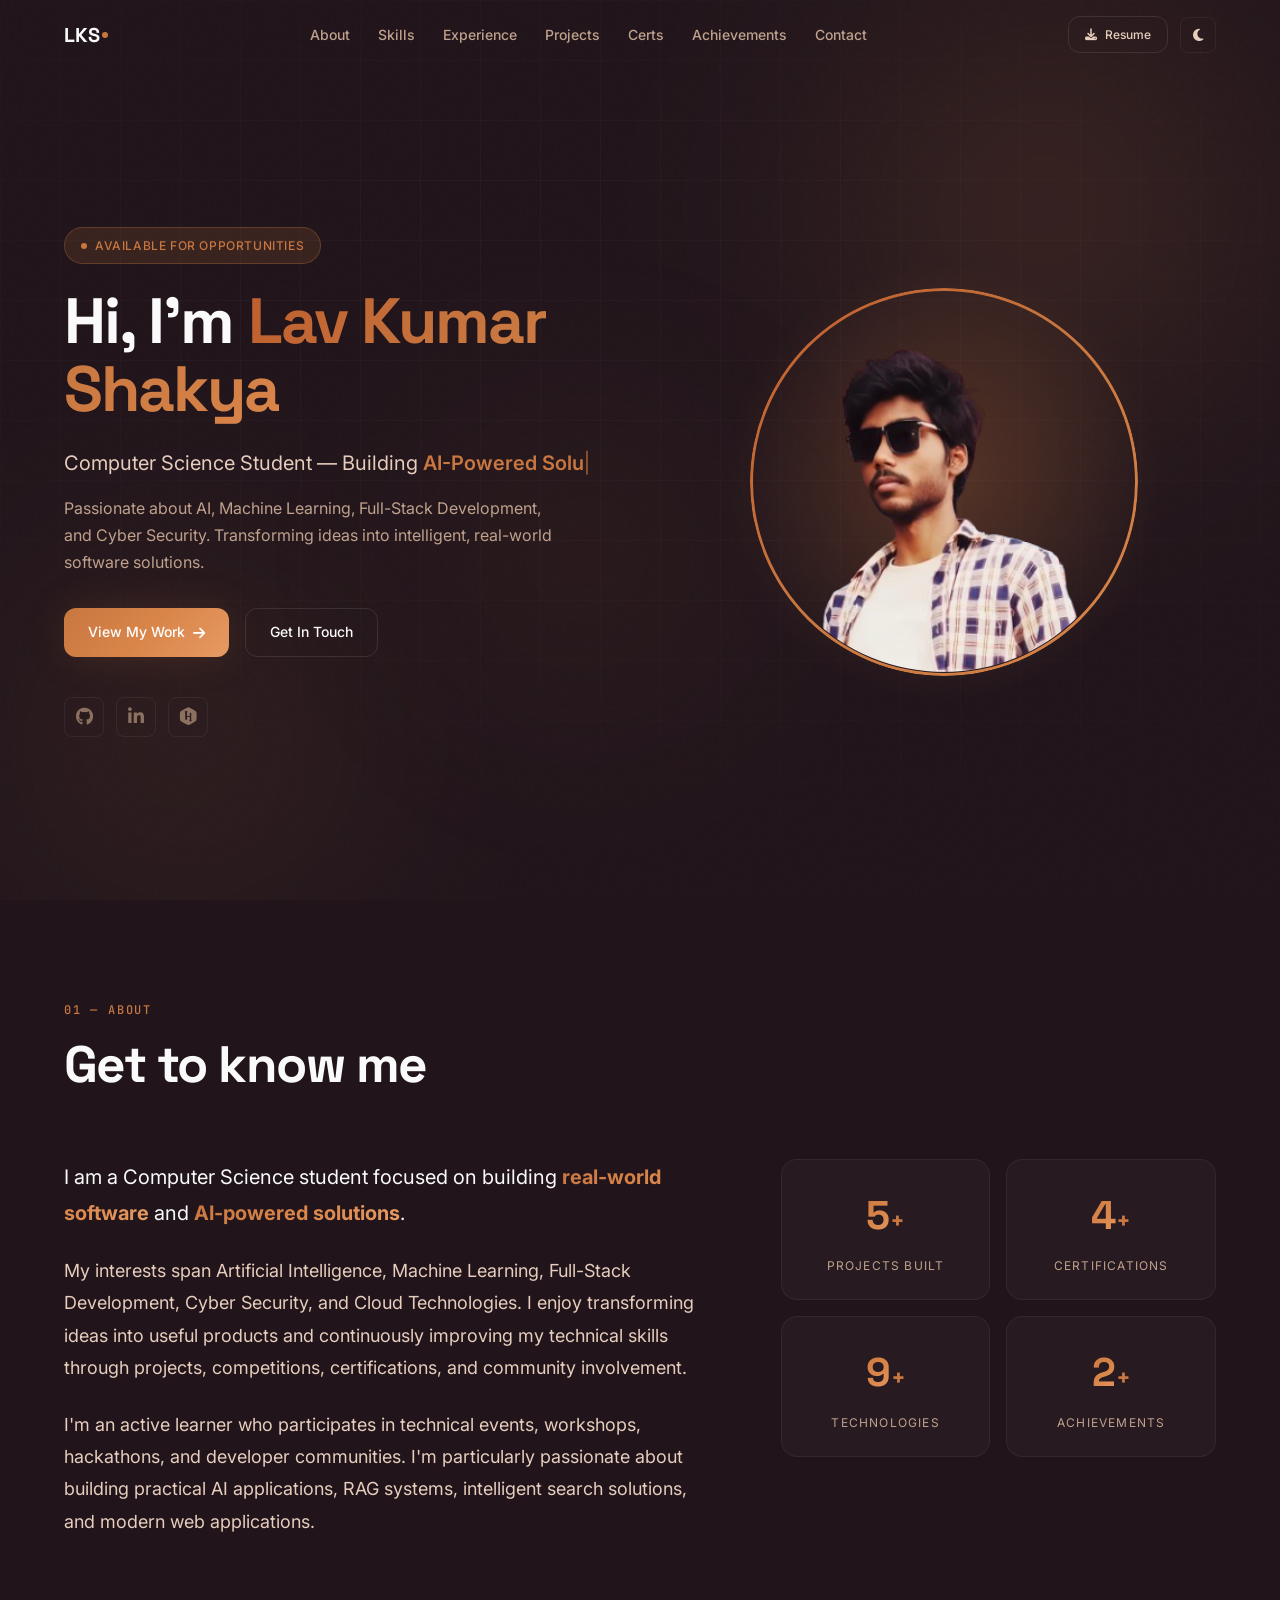
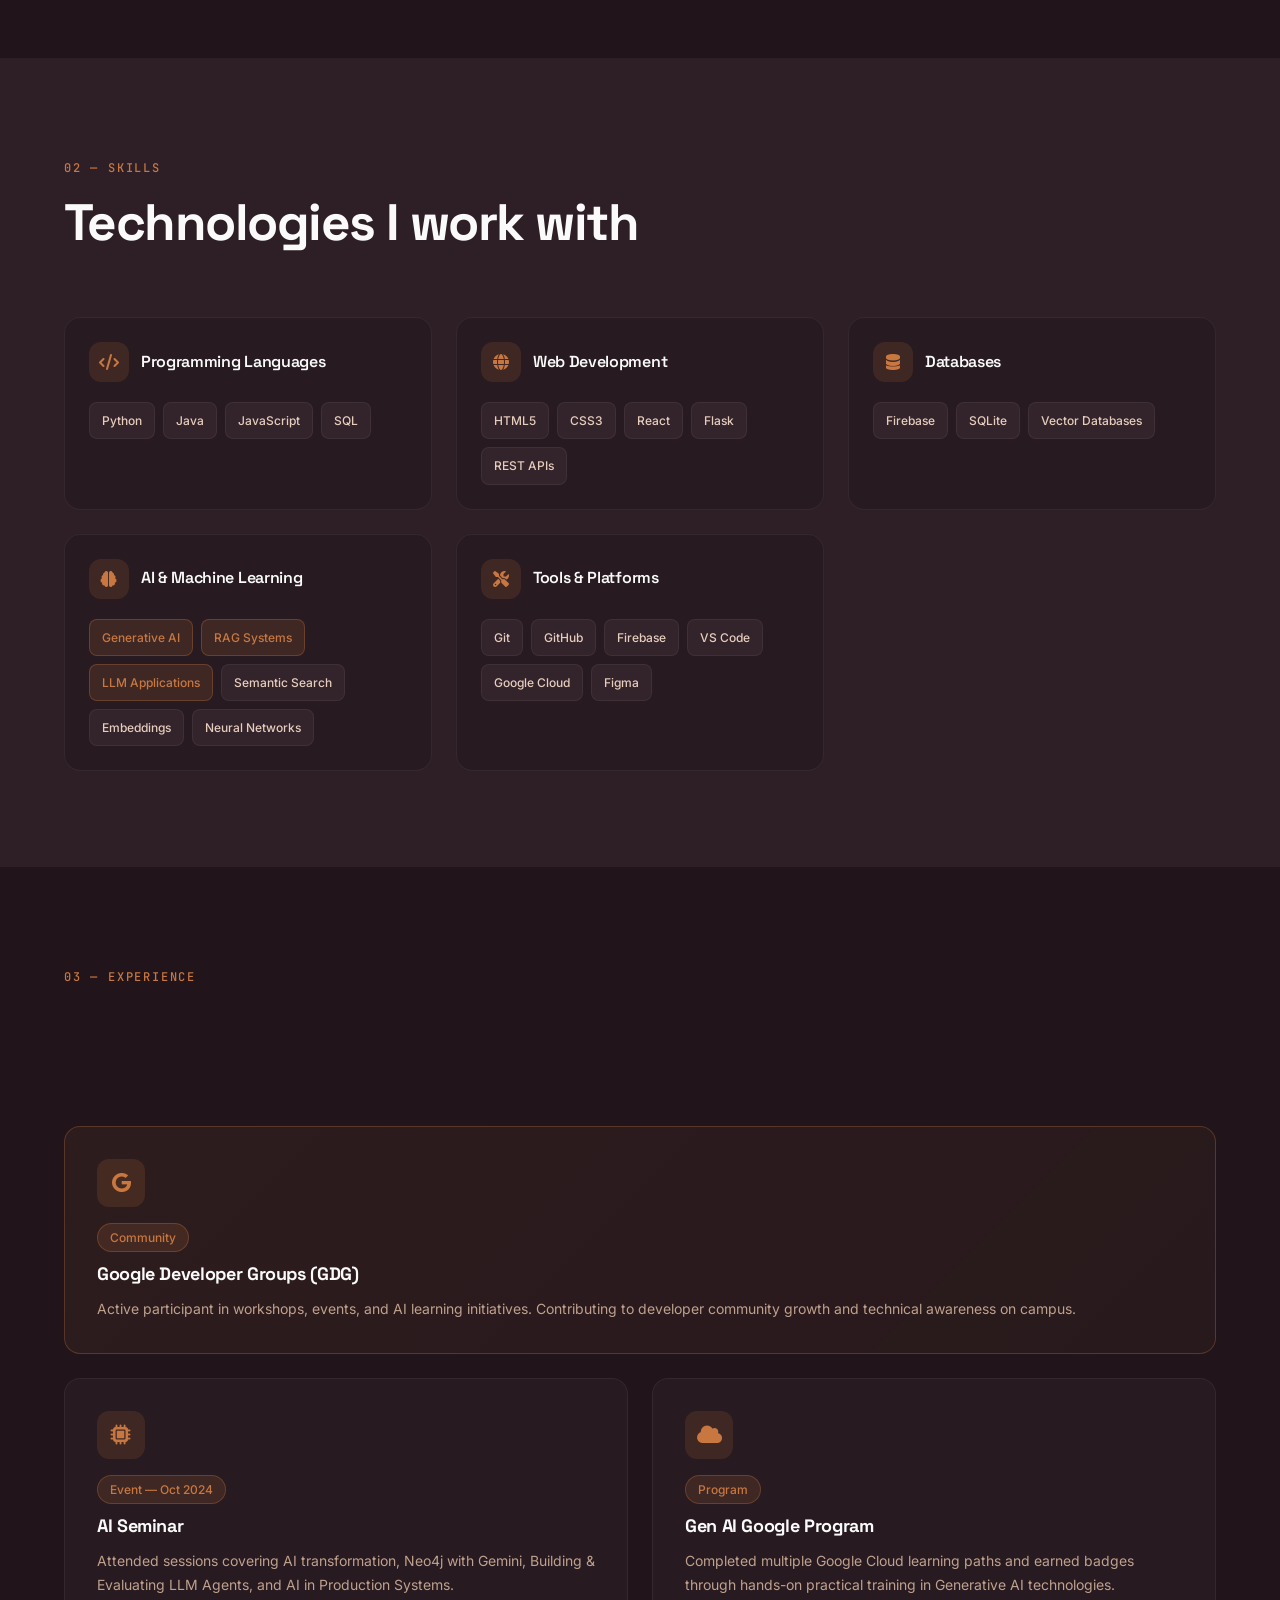
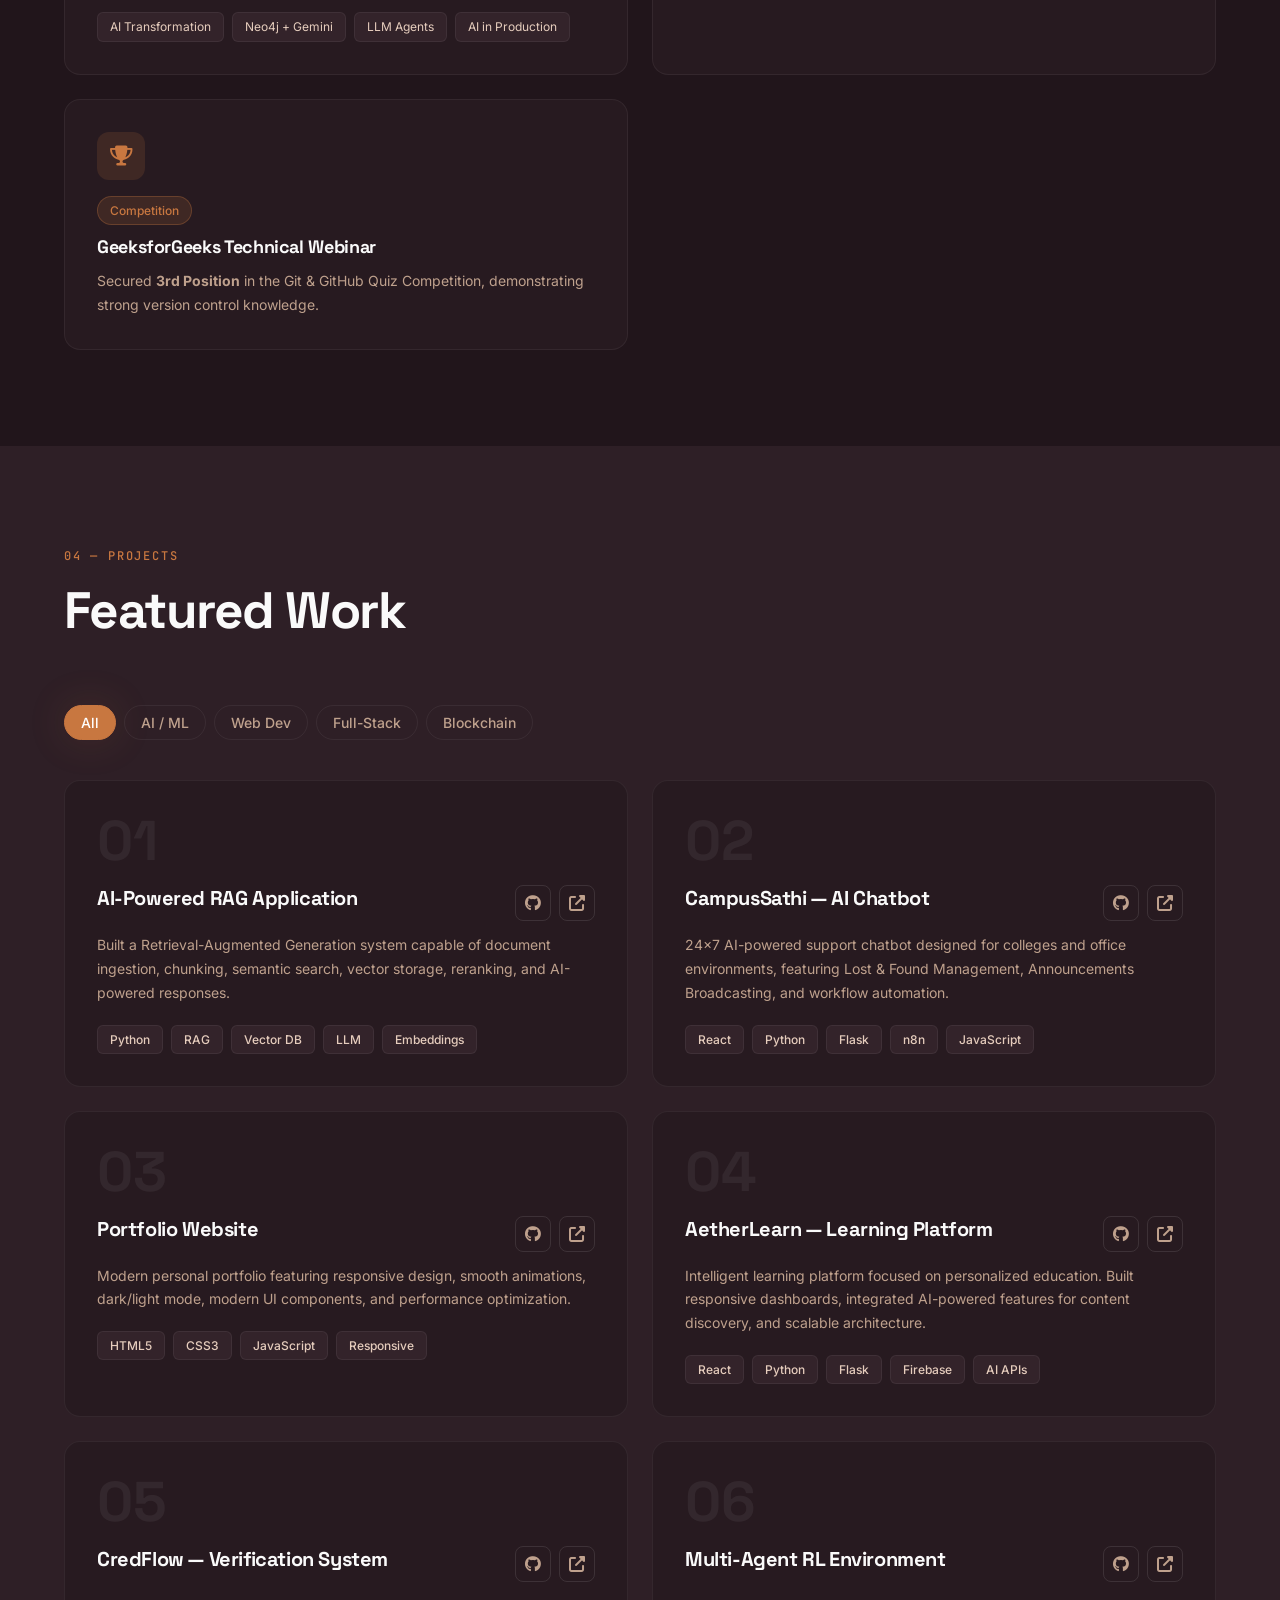
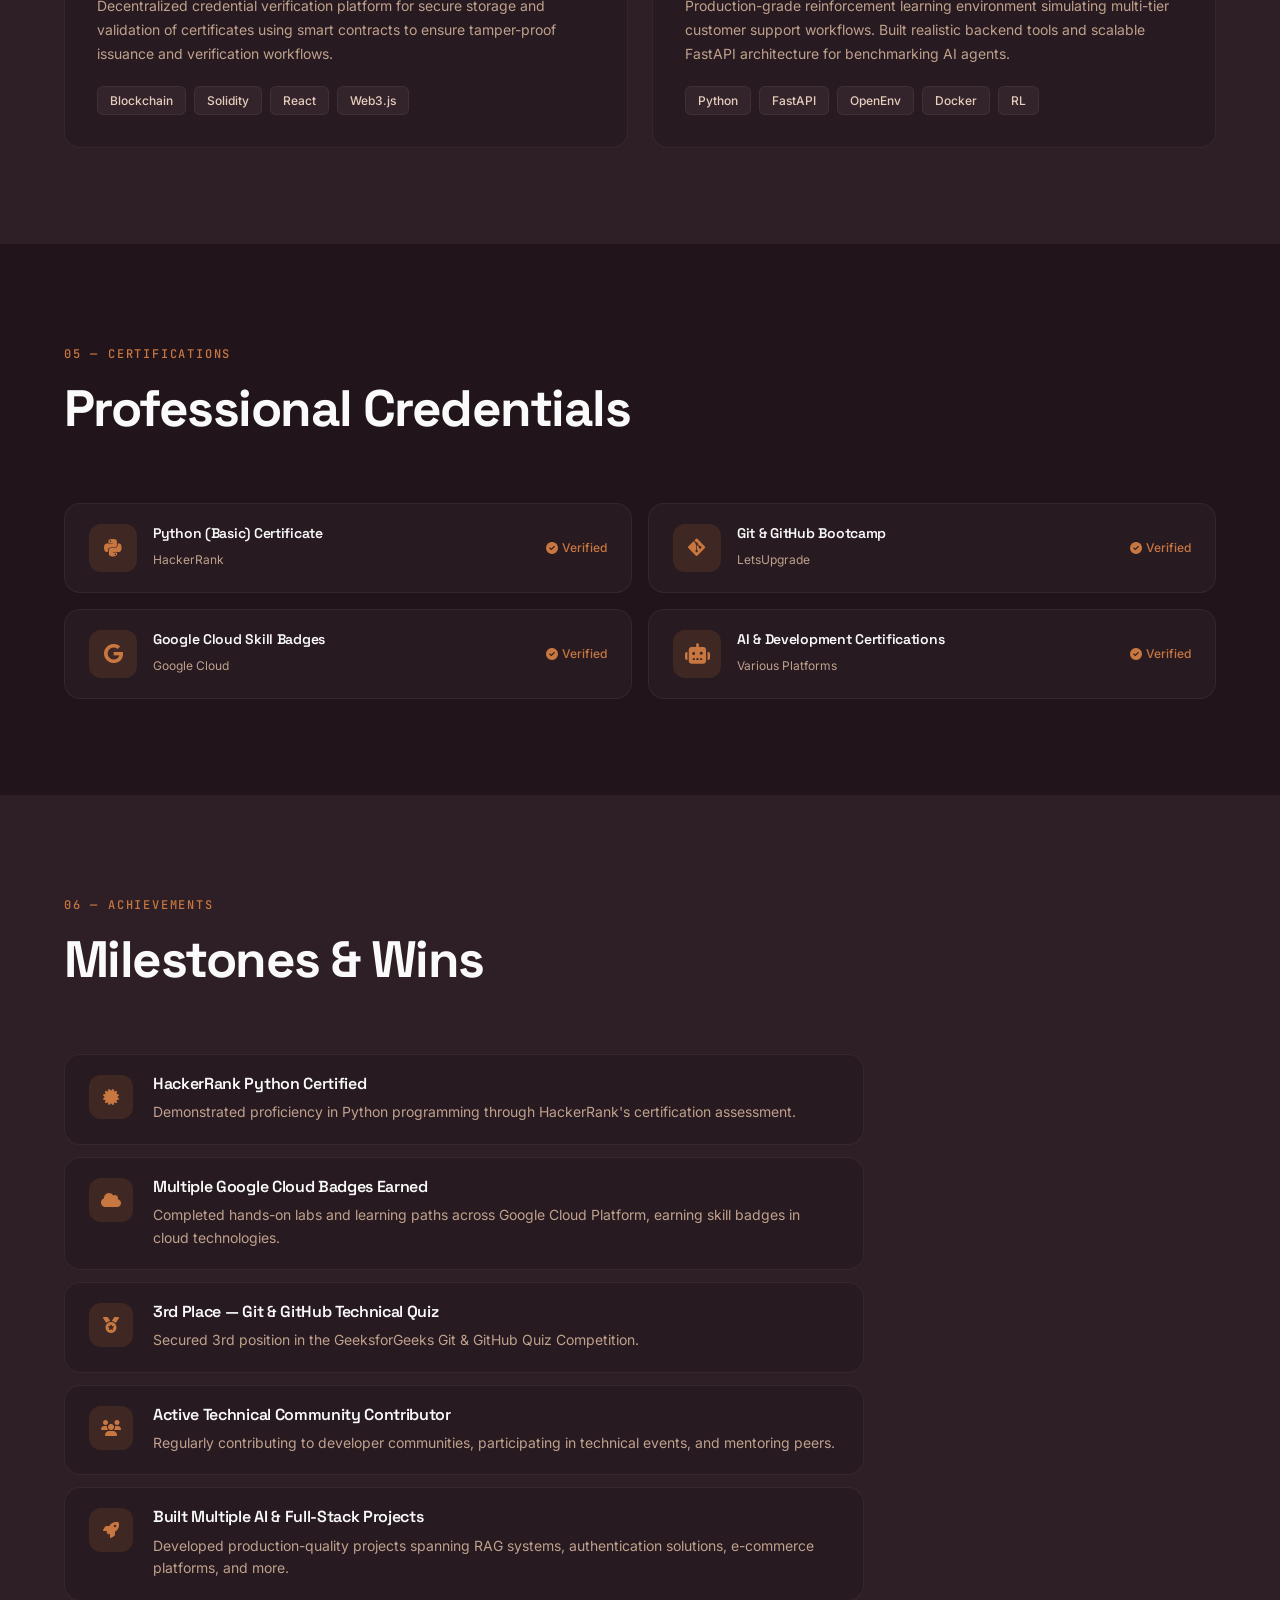
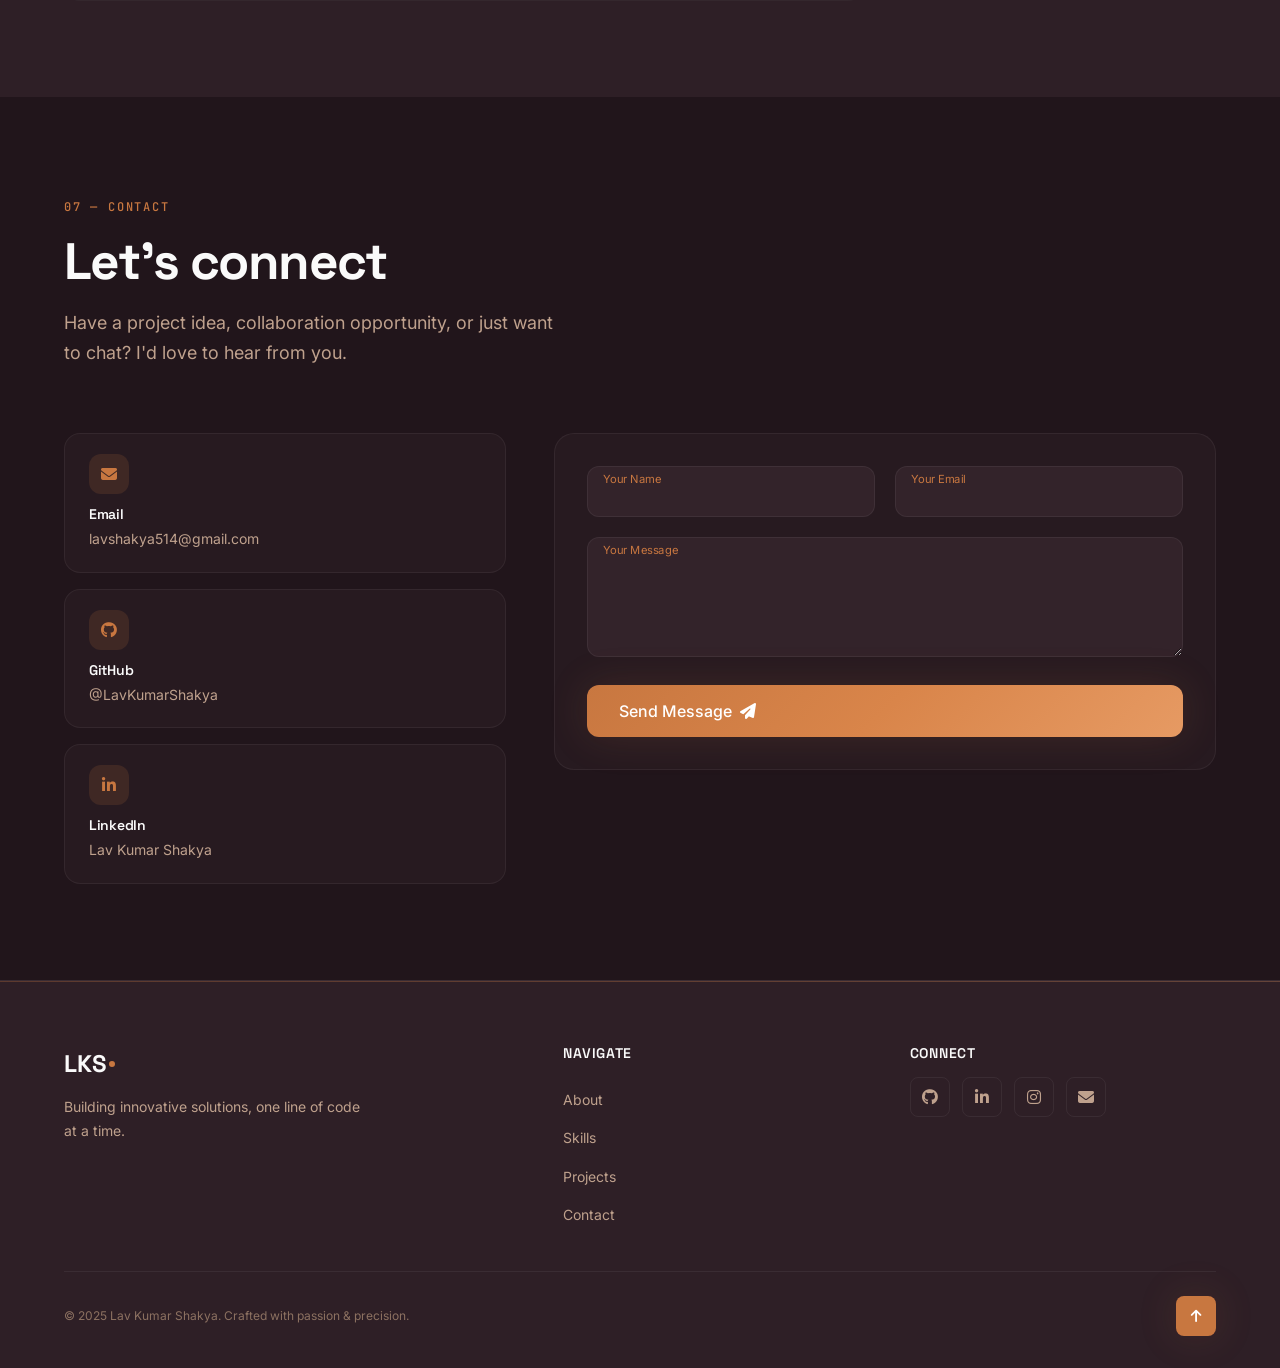
==== commit f254454b: "feat: update portfolio projects, interactivity, and resume link" ====
--- a/index.html
+++ b/index.html
@@ -1,509 +1,701 @@
 <!DOCTYPE html>
-<html lang="en">
+<html lang="en" data-theme="dark">
 <head>
     <meta charset="UTF-8">
     <meta name="viewport" content="width=device-width, initial-scale=1.0">
-    <title>Lav Kumar Shakya - Software Developer & Tech Explorer</title>
-    <meta name="description" content="Personal portfolio of Lav Kumar Shakya - A passionate developer exploring C++, Python, and Java.">
-    
+    <title>Lav Kumar Shakya — CS Student · AI & Full-Stack Developer</title>
+    <meta name="description" content="Portfolio of Lav Kumar Shakya — Computer Science student building AI-powered solutions, RAG systems, and modern web applications. Passionate about ML, Cyber Security, and Cloud Technologies.">
+    <meta name="keywords" content="Lav Kumar Shakya, AI Developer, Full-Stack, Machine Learning, RAG, Portfolio">
+    <meta name="author" content="Lav Kumar Shakya">
+    <meta property="og:title" content="Lav Kumar Shakya — CS Student · AI & Full-Stack Developer">
+    <meta property="og:description" content="Building AI-powered solutions, RAG systems, and modern web applications.">
+    <meta property="og:type" content="website">
+
     <!-- Google Fonts -->
     <link rel="preconnect" href="https://fonts.googleapis.com">
     <link rel="preconnect" href="https://fonts.gstatic.com" crossorigin>
-    <link href="https://fonts.googleapis.com/css2?family=Inter:wght@300;400;500;600;700&display=swap" rel="stylesheet">
-    
+    <link href="https://fonts.googleapis.com/css2?family=Inter:wght@300;400;500;600;700;800;900&family=Space+Grotesk:wght@400;500;600;700&family=JetBrains+Mono:wght@400;500&display=swap" rel="stylesheet">
+
     <!-- Font Awesome -->
-    <link rel="stylesheet" href="https://cdnjs.cloudflare.com/ajax/libs/font-awesome/6.0.0/css/all.min.css">
-    
+    <link rel="stylesheet" href="https://cdnjs.cloudflare.com/ajax/libs/font-awesome/6.5.0/css/all.min.css">
+
     <!-- CSS -->
     <link rel="stylesheet" href="style.css">
 </head>
 <body>
+    <!-- Cursor glow effect -->
+    <div class="cursor-glow" id="cursor-glow"></div>
+
+    <!-- Loading screen -->
+    <div class="loader" id="loader">
+        <div class="loader-inner">
+            <div class="loader-line"></div>
+            <span class="loader-text">LKS</span>
+        </div>
+    </div>
+
     <!-- Navigation -->
     <nav class="navbar" id="navbar">
         <div class="nav-container">
-            <div class="nav-logo">
-                <a href="#home">LKS</a>
-            </div>
-            
+            <a href="#hero" class="nav-logo" id="nav-logo">
+                <span class="logo-text">LKS</span>
+                <span class="logo-dot"></span>
+            </a>
+
             <div class="nav-menu" id="nav-menu">
                 <ul class="nav-list">
-                    <li class="nav-item">
-                        <a href="#about" class="nav-link">About</a>
-                    </li>
-                    <li class="nav-item">
-                        <a href="#skills" class="nav-link">Skills</a>
-                    </li>
-                    <li class="nav-item">
-                        <a href="#projects" class="nav-link">Projects</a>
-                    </li>
-                    <li class="nav-item">
-                        <a href="#certificates" class="nav-link">Certificates</a>
-                    </li>
-                    <li class="nav-item">
-                        <a href="#contact" class="nav-link">Contact</a>
-                    </li>
+                    <li><a href="#about" class="nav-link">About</a></li>
+                    <li><a href="#skills" class="nav-link">Skills</a></li>
+                    <li><a href="#experience" class="nav-link">Experience</a></li>
+                    <li><a href="#projects" class="nav-link">Projects</a></li>
+                    <li><a href="#certifications" class="nav-link">Certs</a></li>
+                    <li><a href="#achievements" class="nav-link">Achievements</a></li>
+                    <li><a href="#contact" class="nav-link">Contact</a></li>
                 </ul>
-                
-                <div class="nav-actions">
-                    <a href="#" class="btn btn-outline">Resume</a>
-                    <button class="theme-toggle" id="theme-toggle" aria-label="Toggle dark mode">
-                        <span class="sun-icon">☀️</span>
-                        <span class="moon-icon">🌙</span>
-                    </button>
-                </div>
-            </div>
-            
-            <div class="hamburger" id="hamburger">
-                <span class="bar"></span>
-                <span class="bar"></span>
-                <span class="bar"></span>
+            </div>
+
+            <div class="nav-actions">
+                <a href="resume/Resume_1.pdf" target="_blank" rel="noopener noreferrer" class="btn btn-ghost btn-sm" id="resume-btn">
+                    <i class="fas fa-download"></i>
+                    <span>Resume</span>
+                </a>
+                <button class="theme-toggle" id="theme-toggle" aria-label="Toggle theme">
+                    <i class="fas fa-sun sun-icon"></i>
+                    <i class="fas fa-moon moon-icon"></i>
+                </button>
+                <button class="hamburger" id="hamburger" aria-label="Toggle navigation">
+                    <span class="bar"></span>
+                    <span class="bar"></span>
+                    <span class="bar"></span>
+                </button>
             </div>
         </div>
     </nav>
 
-    <!-- Hero Section -->
-    <section class="hero" id="home">
-        <div class="hero-background">
-            <div class="hero-gradient"></div>
-            <div class="floating-shapes">
-                <div class="shape shape-1"></div>
-                <div class="shape shape-2"></div>
-                <div class="shape shape-3"></div>
-            </div>
-        </div>
-        <div class="container">
+    <!-- ========== HERO SECTION ========== -->
+    <section class="hero" id="hero">
+        <div class="hero-bg">
+            <div class="hero-grid-pattern"></div>
+            <div class="hero-gradient-orb hero-orb-1"></div>
+            <div class="hero-gradient-orb hero-orb-2"></div>
+            <div class="hero-gradient-orb hero-orb-3"></div>
+            <div class="hero-noise"></div>
+        </div>
+        <div class="container hero-container">
             <div class="hero-content">
-                <div class="hero-text">
-                    <h1 class="hero-title">
-                        Hi, I'm <span class="gradient-text">Lav Kumar Shakya</span>
-                    </h1>
-                    <p class="hero-subtitle">
-                        BTech CSE undergrad '27 | Technical Coordinator at GDG on Campus, SRMCEM | Python Developer | Problem Solver | Passionate about Technology & Innovation
-                    </p>
-                    <div class="hero-cta">
-                        <a href="#projects" class="btn btn-primary">Explore My Work</a>
-                    </div>
-                </div>
-                <div class="hero-image">
-                    <div class="profile-container">
-                        <img src="Personel img/1bg.png" alt="Lav Kumar Shakya" class="profile-img profile-overlay">
-                        <img src="Personel img/1.png" alt="Lav Kumar Shakya" class="profile-img profile-bg">
-                    </div>
-                </div>
+                <div class="hero-badge reveal-up">
+                    <span class="badge-dot"></span>
+                    <span>Available for Opportunities</span>
+                </div>
+                <h1 class="hero-title reveal-up" style="--delay: 0.1s">
+                    Hi, I'm <span class="gradient-text">Lav Kumar Shakya</span>
+                </h1>
+                <p class="hero-subtitle reveal-up" style="--delay: 0.2s">
+                    Computer Science Student — Building <span class="typed-text" id="typed-text"></span><span class="cursor-blink">|</span>
+                </p>
+                <p class="hero-description reveal-up" style="--delay: 0.3s">
+                    Passionate about AI, Machine Learning, Full-Stack Development, and Cyber Security.
+                    Transforming ideas into intelligent, real-world software solutions.
+                </p>
+                <div class="hero-cta reveal-up" style="--delay: 0.4s">
+                    <a href="#projects" class="btn btn-primary">
+                        <span>View My Work</span>
+                        <i class="fas fa-arrow-right"></i>
+                    </a>
+                    <a href="#contact" class="btn btn-outline">
+                        <span>Get In Touch</span>
+                    </a>
+                </div>
+                <div class="hero-social reveal-up" style="--delay: 0.5s">
+                    <a href="https://github.com/LavKumarShakya" class="hero-social-link" target="_blank" rel="noopener noreferrer" aria-label="GitHub">
+                        <i class="fab fa-github"></i>
+                    </a>
+                    <a href="https://www.linkedin.com/in/lav-kumar-shakya-86a87a287" class="hero-social-link" target="_blank" rel="noopener noreferrer" aria-label="LinkedIn">
+                        <i class="fab fa-linkedin-in"></i>
+                    </a>
+                    <a href="https://www.hackerrank.com/profile/lavshakya514" class="hero-social-link" target="_blank" rel="noopener noreferrer" aria-label="HackerRank">
+                        <i class="fab fa-hackerrank"></i>
+                    </a>
+                </div>
+            </div>
+            <div class="hero-visual reveal-up" style="--delay: 0.3s">
+                <div class="hero-image-wrapper">
+                    <div class="hero-image-glow"></div>
+                    <div class="hero-image-ring"></div>
+                    <img src="Personel img/1bg.png" alt="Lav Kumar Shakya" class="hero-img" loading="eager">
+                </div>
+            </div>
+        </div>
+        <div class="scroll-indicator reveal-up" style="--delay: 0.8s">
+            <span>Scroll to explore</span>
+            <div class="scroll-line">
+                <div class="scroll-dot"></div>
             </div>
         </div>
     </section>
 
-    <!-- About Section -->
-    <section class="about" id="about">
+    <!-- ========== ABOUT SECTION ========== -->
+    <section class="section about" id="about">
         <div class="container">
             <div class="section-header">
-                <h2 class="section-title">About Me</h2>
-                <p class="section-subtitle">Dedicated CSE undergrad passionate about technology and community building</p>
-            </div>
-            
-            <div class="about-content">
-                <div class="about-text">
-                    <p class="about-description">
-                        I'm a dedicated and enthusiastic CSE undergrad with a strong interest in software development, 
-                        technical communities, and continuous learning. As the Technical Coordinator for Google Developer 
-                        Groups (GDG) on Campus, I actively help organize developer-foFed events and sessions, while 
-                        collaborating with peers to spread technical awareness and innovation on campus.
+                <span class="section-label reveal-up">01 — About</span>
+                <h2 class="section-title reveal-up" style="--delay: 0.1s">Get to know me</h2>
+            </div>
+            <div class="about-grid">
+                <div class="about-text reveal-up" style="--delay: 0.2s">
+                    <p class="about-lead">
+                        I am a Computer Science student focused on building <strong>real-world software</strong> and <strong>AI-powered solutions</strong>.
                     </p>
-                    
-                    <div class="timeline">
-                        <div class="timeline-item">
-                            <div class="timeline-marker"></div>
-                            <div class="timeline-content">
-                                <h4>Technical Coordinator - GDG on Campus, SRMCEM</h4>
-                                <p>Actively engaged in Google Developer community activities, coordinating events and technical initiatives</p>
-                            </div>
-                        </div>
-                        <div class="timeline-item">
-                            <div class="timeline-marker"></div>
-                            <div class="timeline-content">
-                                <h4>Git & GitHub Bootcamp Completion</h4>
-                                <p>Successfully completed LetsUpgrade's 5-day hands-on training in version control and GitHub collaboration</p>
-                            </div>
-                        </div>
-                        <div class="timeline-item">
-                            <div class="timeline-marker"></div>
-                            <div class="timeline-content">
-                                <h4>B.Tech CSE Student</h4>
-                                <p>Currently pursuing Computer Science & Engineering, expected graduation in 2027</p>
-                            </div>
-                        </div>
+                    <p>
+                        My interests span Artificial Intelligence, Machine Learning, Full-Stack Development, Cyber Security, and Cloud Technologies. 
+                        I enjoy transforming ideas into useful products and continuously improving my technical skills through projects, competitions, 
+                        certifications, and community involvement.
+                    </p>
+                    <p>
+                        I'm an active learner who participates in technical events, workshops, hackathons, and developer communities. 
+                        I'm particularly passionate about building practical AI applications, RAG systems, intelligent search solutions, 
+                        and modern web applications.
+                    </p>
+                </div>
+                <div class="about-stats reveal-up" style="--delay: 0.3s">
+                    <div class="stat-card">
+                        <span class="stat-number" data-count="6">0</span><span class="stat-suffix">+</span>
+                        <span class="stat-label">Projects Built</span>
+                    </div>
+                    <div class="stat-card">
+                        <span class="stat-number" data-count="5">0</span><span class="stat-suffix">+</span>
+                        <span class="stat-label">Certifications</span>
+                    </div>
+                    <div class="stat-card">
+                        <span class="stat-number" data-count="10">0</span><span class="stat-suffix">+</span>
+                        <span class="stat-label">Technologies</span>
+                    </div>
+                    <div class="stat-card">
+                        <span class="stat-number" data-count="3">0</span><span class="stat-suffix">+</span>
+                        <span class="stat-label">Achievements</span>
                     </div>
                 </div>
             </div>
         </div>
     </section>
 
-    <!-- Skills Section -->
-    <section class="skills" id="skills">
+    <!-- ========== SKILLS SECTION ========== -->
+    <section class="section skills" id="skills">
         <div class="container">
             <div class="section-header">
-                <h2 class="section-title">Skills & Technologies</h2>
-                <p class="section-subtitle">Languages, tools, and technologies I work with</p>
-            </div>
-            
-            <div class="skills-grid">
-                <div class="skill-item">
-                    <div class="skill-icon">
-                        <svg xmlns="http://www.w3.org/2000/svg" x="0px" y="0px" width="100" height="100" viewBox="0 0 48 48">
-<path fill="currentColor" d="M 24 3 C 20.271429 3 18.240267 3.9470561 16.792969 4.5742188 L 16.791016 4.5742188 C 15.488673 5.1421213 14.704771 6.3187748 14.365234 7.4296875 C 14.025697 8.5406002 14 9.6506515 14 10.640625 L 14 14 L 10.640625 14 C 9.6506515 14 8.5406002 14.0257 7.4296875 14.365234 C 6.3187748 14.704771 5.1421212 15.488626 4.5742188 16.791016 L 4.5742188 16.792969 C 3.947056 18.24022 3 20.271429 3 24 C 3 27.728571 3.9470561 29.759733 4.5742188 31.207031 L 4.5742188 31.208984 C 5.1421212 32.511374 6.3187748 33.295229 7.4296875 33.634766 C 8.5406002 33.974256 9.6506515 34 10.640625 34 L 14 34 L 14 37.359375 C 14 38.349349 14.0257 39.459401 14.365234 40.570312 C 14.704771 41.681225 15.488626 42.857879 16.791016 43.425781 L 16.792969 43.425781 C 18.24022 44.052944 20.271429 45 24 45 C 27.728571 45 29.759733 44.052944 31.207031 43.425781 L 31.208984 43.425781 C 32.511374 42.857879 33.295229 41.681225 33.634766 40.570312 C 33.974256 39.459401 34 38.349349 34 37.359375 L 34 34 L 37.359375 34 C 38.349349 34 39.459401 33.9743 40.570312 33.634766 C 41.681225 33.295229 42.857879 32.511374 43.425781 31.208984 L 43.425781 31.207031 C 44.052944 29.75978 45 27.728571 45 24 C 45 20.271429 44.052944 18.240267 43.425781 16.792969 L 43.425781 16.791016 C 42.857879 15.488673 41.681225 14.704771 40.570312 14.365234 C 39.459401 14.025697 38.349349 14 37.359375 14 L 34 14 L 34 10.640625 C 34 9.6506515 33.974303 8.5406002 33.634766 7.4296875 C 33.295229 6.3187748 32.511374 5.1421213 31.208984 4.5742188 L 31.207031 4.5742188 C 29.75978 3.9470561 27.728571 3 24 3 z M 24 6 C 27.268623 6 28.459017 6.6519922 30.009766 7.3242188 C 30.427376 7.5063161 30.590162 7.7325533 30.765625 8.3066406 C 30.941088 8.8807279 31 9.7405985 31 10.640625 L 31 15.253906 A 1.50015 1.50015 0 0 0 31 15.740234 L 31 19 C 31 20.950062 29.450062 22.5 27.5 22.5 L 20.5 22.5 C 16.928062 22.5 14 25.428062 14 29 L 14 31 L 10.640625 31 C 9.7405985 31 8.8807279 30.941088 8.3066406 30.765625 C 7.7325533 30.590162 7.5063162 30.427376 7.3242188 30.009766 C 6.6519921 28.459017 6 27.268623 6 24 C 6 20.731377 6.6519921 19.540983 7.3242188 17.990234 C 7.5063161 17.572624 7.7325533 17.409838 8.3066406 17.234375 C 8.8807279 17.058912 9.7405985 17 10.640625 17 L 23.5 17 A 1.50015 1.50015 0 1 0 23.5 14 L 17 14 L 17 10.640625 C 17 9.7405985 17.058912 8.8807279 17.234375 8.3066406 C 17.409838 7.7325533 17.572624 7.5063162 17.990234 7.3242188 C 19.540983 6.6519921 20.731377 6 24 6 z M 20.5 9 A 1.5 1.5 0 0 0 20.5 12 A 1.5 1.5 0 0 0 20.5 9 z M 34 17 L 37.359375 17 C 38.259401 17 39.119272 17.05891 39.693359 17.234375 C 40.267447 17.409838 40.493684 17.572624 40.675781 17.990234 C 41.348008 19.540983 42 20.731377 42 24 C 42 27.268623 41.348008 28.459017 40.675781 30.009766 C 40.493684 30.427376 40.267447 30.590162 39.693359 30.765625 C 39.119272 30.941088 38.259401 31 37.359375 31 L 24.5 31 A 1.50015 1.50015 0 1 0 24.5 34 L 31 34 L 31 37.359375 C 31 38.259401 30.94109 39.119272 30.765625 39.693359 C 30.590162 40.267447 30.427376 40.493684 30.009766 40.675781 C 28.459017 41.348008 27.268623 42 24 42 C 20.731377 42 19.540983 41.348008 17.990234 40.675781 C 17.572624 40.493684 17.409838 40.267447 17.234375 39.693359 C 17.058912 39.119272 17 38.259401 17 37.359375 L 17 29 C 17 27.049938 18.549938 25.5 20.5 25.5 L 27.5 25.5 C 31.071938 25.5 34 22.571938 34 19 L 34 17 z M 27.5 36 A 1.5 1.5 0 0 0 27.5 39 A 1.5 1.5 0 0 0 27.5 36 z"></path>
-</svg>
-                    </div>
-                    <h3 class="skill-name">Python</h3>
-                    <p class="skill-description">Primary programming language for development and problem solving</p>
-                </div>
-                
-                <div class="skill-item">
-                    <div class="skill-icon">
-                        <svg viewBox="0 0 24 24" fill="none" stroke="currentColor" stroke-width="2">
-                            <rect x="2" y="3" width="20" height="14" rx="2" ry="2"></rect>
-                            <line x1="8" y1="21" x2="16" y2="21"></line>
-                            <line x1="12" y1="17" x2="12" y2="21"></line>
-                        </svg>
-                    </div>
-                    <h3 class="skill-name">Java</h3>
-                    <p class="skill-description">Object-oriented programming and software development</p>
-                </div>
-                
-                <div class="skill-item">
-                    <div class="skill-icon">
-                        <svg viewBox="0 0 24 24" fill="none" stroke="currentColor" stroke-width="2">
-                            <polygon points="12 2 2 7 12 12 22 7 12 2"></polygon>
-                            <polyline points="2,17 12,22 22,17"></polyline>
-                            <polyline points="2,12 12,17 22,12"></polyline>
-                        </svg>
-                    </div>
-                    <h3 class="skill-name">C++</h3>
-                    <p class="skill-description">System programming and competitive programming</p>
-                </div>
-                
-                <div class="skill-item">
-                    <div class="skill-icon">
-                        <svg viewBox="0 0 24 24" fill="none" stroke="currentColor" stroke-width="2">
-                            <polyline points="16 18 22 12 16 6"></polyline>
-                            <polyline points="8 6 2 12 8 18"></polyline>
-                        </svg>
-                    </div>
-                    <h3 class="skill-name">Web Development</h3>
-                    <p class="skill-description">HTML, CSS, JavaScript for modern web applications</p>
-                </div>
-                
-                <div class="skill-item">
-                    <div class="skill-icon">
-                        <svg viewBox="0 0 24 24" fill="none" stroke="currentColor" stroke-width="2">
-                            <path d="M9 19c-5 1.5-5-2.5-7-3m14 6v-3.87a3.37 3.37 0 0 0-.94-2.61c3.14-.35 6.44-1.54 6.44-7A5.44 5.44 0 0 0 20 4.77 5.07 5.07 0 0 0 19.91 1S18.73.65 16 2.48a13.38 13.38 0 0 0-7 0C6.27.65 5.09 1 5.09 1A5.07 5.07 0 0 0 5 4.77a5.44 5.44 0 0 0-1.5 3.78c0 5.42 3.3 6.61 6.44 7A3.37 3.37 0 0 0 9 18.13V22"></path>
-                        </svg>
-                    </div>
-                    <h3 class="skill-name">Git & GitHub</h3>
-                    <p class="skill-description">Version control and open-source collaboration (Bootcamp certified)</p>
-                </div>
-                
-                <div class="skill-item">
-                    <div class="skill-icon">
-                        <svg viewBox="0 0 24 24" fill="none" stroke="currentColor" stroke-width="2">
-                            <circle cx="12" cy="12" r="3"></circle>
-                            <path d="M19.4 15a1.65 1.65 0 0 0 .33 1.82l.06.06a2 2 0 0 1 0 2.83 2 2 0 0 1-2.83 0l-.06-.06a1.65 1.65 0 0 0-1.82-.33 1.65 1.65 0 0 0-1 1.51V21a2 2 0 0 1-2 2 2 2 0 0 1-2-2v-.09A1.65 1.65 0 0 0 9 19.4a1.65 1.65 0 0 0-1.82.33l-.06.06a2 2 0 0 1-2.83 0 2 2 0 0 1 0-2.83l.06-.06a1.65 1.65 0 0 0 .33-1.82 1.65 1.65 0 0 0-1.51-1H3a2 2 0 0 1-2-2 2 2 0 0 1 2-2h.09A1.65 1.65 0 0 0 4.6 9a1.65 1.65 0 0 0-.33-1.82l-.06-.06a2 2 0 0 1 0-2.83 2 2 0 0 1 2.83 0l.06.06a1.65 1.65 0 0 0 1.82.33H9a1.65 1.65 0 0 0 1 1.51V3a2 2 0 0 1 2-2 2 2 0 0 1 2 2v.09a1.65 1.65 0 0 0 1 1.51 1.65 1.65 0 0 0 1.82-.33l.06-.06a2 2 0 0 1 2.83 0 2 2 0 0 1 0 2.83l-.06.06a1.65 1.65 0 0 0-.33 1.82V9a1.65 1.65 0 0 0 1.51 1H21a2 2 0 0 1 2 2 2 2 0 0 1-2 2h-.09a1.65 1.65 0 0 0-1.51 1z"></path>
-                        </svg>
-                    </div>
-                    <h3 class="skill-name">Problem Solving</h3>
-                    <p class="skill-description">Algorithmic thinking and competitive programming</p>
+                <span class="section-label reveal-up">02 — Skills</span>
+                <h2 class="section-title reveal-up" style="--delay: 0.1s">Technologies I work with</h2>
+            </div>
+            <div class="skills-categories">
+                <!-- Programming Languages -->
+                <div class="skill-category reveal-up" style="--delay: 0.1s">
+                    <div class="skill-category-header">
+                        <div class="skill-category-icon"><i class="fas fa-code"></i></div>
+                        <h3>Programming Languages</h3>
+                    </div>
+                    <div class="skill-tags">
+                        <span class="skill-tag">Python</span>
+                        <span class="skill-tag">Java</span>
+                        <span class="skill-tag">JavaScript</span>
+                        <span class="skill-tag">SQL</span>
+                    </div>
+                </div>
+                <!-- Web Development -->
+                <div class="skill-category reveal-up" style="--delay: 0.15s">
+                    <div class="skill-category-header">
+                        <div class="skill-category-icon"><i class="fas fa-globe"></i></div>
+                        <h3>Web Development</h3>
+                    </div>
+                    <div class="skill-tags">
+                        <span class="skill-tag">HTML5</span>
+                        <span class="skill-tag">CSS3</span>
+                        <span class="skill-tag">React</span>
+                        <span class="skill-tag">Flask</span>
+                        <span class="skill-tag">REST APIs</span>
+                    </div>
+                </div>
+                <!-- Databases -->
+                <div class="skill-category reveal-up" style="--delay: 0.2s">
+                    <div class="skill-category-header">
+                        <div class="skill-category-icon"><i class="fas fa-database"></i></div>
+                        <h3>Databases</h3>
+                    </div>
+                    <div class="skill-tags">
+                        <span class="skill-tag">Firebase</span>
+                        <span class="skill-tag">SQLite</span>
+                        <span class="skill-tag">Vector Databases</span>
+                    </div>
+                </div>
+                <!-- AI & ML -->
+                <div class="skill-category reveal-up" style="--delay: 0.25s">
+                    <div class="skill-category-header">
+                        <div class="skill-category-icon"><i class="fas fa-brain"></i></div>
+                        <h3>AI & Machine Learning</h3>
+                    </div>
+                    <div class="skill-tags">
+                        <span class="skill-tag highlight-tag">Generative AI</span>
+                        <span class="skill-tag highlight-tag">RAG Systems</span>
+                        <span class="skill-tag highlight-tag">LLM Applications</span>
+                        <span class="skill-tag">Semantic Search</span>
+                        <span class="skill-tag">Embeddings</span>
+                        <span class="skill-tag">Neural Networks</span>
+                    </div>
+                </div>
+                <!-- Tools -->
+                <div class="skill-category reveal-up" style="--delay: 0.3s">
+                    <div class="skill-category-header">
+                        <div class="skill-category-icon"><i class="fas fa-tools"></i></div>
+                        <h3>Tools & Platforms</h3>
+                    </div>
+                    <div class="skill-tags">
+                        <span class="skill-tag">Git</span>
+                        <span class="skill-tag">GitHub</span>
+                        <span class="skill-tag">Firebase</span>
+                        <span class="skill-tag">VS Code</span>
+                        <span class="skill-tag">Google Cloud</span>
+                        <span class="skill-tag">Figma</span>
+                    </div>
                 </div>
             </div>
         </div>
     </section>
 
-    <!-- Projects Section -->
-    <section class="projects" id="projects">
+    <!-- ========== EXPERIENCE & COMMUNITY ========== -->
+    <section class="section experience" id="experience">
         <div class="container">
             <div class="section-header">
-                <h2 class="section-title">Featured Projects</h2>
-                <p class="section-subtitle">Some of my recent work</p>
-            </div>
-            
-            <div class="projects-grid">
-                <div class="project-card">
-                    <div class="project-header">
-                        <h3 class="project-title">GDG Community Leadership</h3>
-                        <div class="project-links">
-                            <a href="https://www.linkedin.com/in/lav-kumar-shakya-86a87a287" class="project-link" aria-label="View LinkedIn profile" target="_blank" rel="noopener noreferrer">
-                                <svg viewBox="0 0 24 24" fill="none" stroke="currentColor" stroke-width="2">
-                                    <path d="M16 8a6 6 0 0 1 6 6v7h-4v-7a2 2 0 0 0-2-2 2 2 0 0 0-2 2v7h-4v-7a6 6 0 0 1 6-6z"></path>
-                                    <rect x="2" y="9" width="4" height="12"></rect>
-                                    <circle cx="4" cy="4" r="2"></circle>
-                                </svg>
-                            </a>
-                        </div>
-                    </div>
-                    <p class="project-description">
-                        Technical Coordinator at Google Developer Groups on Campus, SRMCEM. Organizing developer-focused 
-                        events, technical sessions, and community engagement initiatives.
-                    </p>
-                    <div class="project-tech">
-                        <span class="tech-tag">Leadership</span>
-                        <span class="tech-tag">Event Management</span>
-                        <span class="tech-tag">Community Building</span>
-                        <span class="tech-tag">Technical Coordination</span>
-                    </div>
-                </div>
-                
-                <div class="project-card">
-                    <div class="project-header">
-                        <h3 class="project-title">Morse Code Translator</h3>
-                        <div class="project-links">
-                            <a href="https://github.com/LavKumarShakya/Python_Projects/tree/main/Morse%20Code%20Translator" class="project-link" aria-label="View code" target="_blank" rel="noopener noreferrer">
-                                <svg viewBox="0 0 24 24" fill="none" stroke="currentColor" stroke-width="2">
-                                    <path d="M9 19c-5 1.5-5-2.5-7-3m14 6v-3.87a3.37 3.37 0 0 0-.94-2.61c3.14-.35 6.44-1.54 6.44-7A5.44 5.44 0 0 0 20 4.77 5.07 5.07 0 0 0 19.91 1S18.73.65 16 2.48a13.38 13.38 0 0 0-7 0C6.27.65 5.09 1 5.09 1A5.07 5.07 0 0 0 5 4.77a5.44 5.44 0 0 0-1.5 3.78c0 5.42 3.3 6.61 6.44 7A3.37 3.37 0 0 0 9 18.13V22"></path>
-                                </svg>
-                            </a>
-                        </div>
-                    </div>
-                    <p class="project-description">
-                        Various Python projects focusing on problem-solving, algorithms, and practical applications. 
-                        Demonstrates proficiency in Python programming and software development principles.
-                    </p>
-                    <div class="project-tech">
-                        <span class="tech-tag">Python</span>
-                        <span class="tech-tag">Algorithms</span>
-                        <span class="tech-tag">Problem Solving</span>
-                        <span class="tech-tag">Development</span>
-                    </div>
-                </div>
-                
-                <div class="project-card">
-                    <div class="project-header">
-                        <h3 class="project-title">Portfolio Website</h3>
-                        <div class="project-links">
-                            <a href="https://github.com/LavKumarShakya" class="project-link" aria-label="View code" target="_blank" rel="noopener noreferrer">
-                                <svg viewBox="0 0 24 24" fill="none" stroke="currentColor" stroke-width="2">
-                                    <path d="M9 19c-5 1.5-5-2.5-7-3m14 6v-3.87a3.37 3.37 0 0 0-.94-2.61c3.14-.35 6.44-1.54 6.44-7A5.44 5.44 0 0 0 20 4.77 5.07 5.07 0 0 0 19.91 1S18.73.65 16 2.48a13.38 13.38 0 0 0-7 0C6.27.65 5.09 1 5.09 1A5.07 5.07 0 0 0 5 4.77a5.44 5.44 0 0 0-1.5 3.78c0 5.42 3.3 6.61 6.44 7A3.37 3.37 0 0 0 9 18.13V22"></path>
-                                </svg>
-                            </a>
-                        </div>
-                    </div>
-                    <p class="project-description">
-                        A responsive, minimalist portfolio website built with vanilla HTML, CSS, and JavaScript, 
-                        featuring smooth animations, dark mode support, and modern design principles.
-                    </p>
-                    <div class="project-tech">
-                        <span class="tech-tag">HTML</span>
-                        <span class="tech-tag">CSS</span>
-                        <span class="tech-tag">JavaScript</span>
-                        <span class="tech-tag">Responsive Design</span>
-                    </div>
+                <span class="section-label reveal-up">03 — Experience</span>
+                <h2 class="section-title reveal-up" style="--delay: 0.1s">Community & Leadership</h2>
+            </div>
+            <div class="experience-grid">
+                <!-- GDG -->
+                <div class="experience-card experience-featured reveal-up" style="--delay: 0.15s">
+                    <div class="experience-card-accent"></div>
+                    <div class="experience-icon">
+                        <i class="fab fa-google"></i>
+                    </div>
+                    <div class="experience-meta">
+                        <span class="experience-tag">Community</span>
+                    </div>
+                    <h3>Google Developer Groups (GDG)</h3>
+                    <p>Active participant in workshops, events, and AI learning initiatives. Contributing to developer community growth and technical awareness on campus.</p>
+                </div>
+                <!-- AI Seminar -->
+                <div class="experience-card reveal-up" style="--delay: 0.2s">
+                    <div class="experience-card-accent"></div>
+                    <div class="experience-icon">
+                        <i class="fas fa-microchip"></i>
+                    </div>
+                    <div class="experience-meta">
+                        <span class="experience-tag">Event — Oct 2024</span>
+                    </div>
+                    <h3>AI Seminar</h3>
+                    <p>Attended sessions covering AI transformation, Neo4j with Gemini, Building & Evaluating LLM Agents, and AI in Production Systems.</p>
+                    <div class="experience-topics">
+                        <span>AI Transformation</span>
+                        <span>Neo4j + Gemini</span>
+                        <span>LLM Agents</span>
+                        <span>AI in Production</span>
+                    </div>
+                </div>
+                <!-- Gen AI Google -->
+                <div class="experience-card reveal-up" style="--delay: 0.25s">
+                    <div class="experience-card-accent"></div>
+                    <div class="experience-icon">
+                        <i class="fas fa-cloud"></i>
+                    </div>
+                    <div class="experience-meta">
+                        <span class="experience-tag">Program</span>
+                    </div>
+                    <h3>Gen AI Google Program</h3>
+                    <p>Completed multiple Google Cloud learning paths and earned badges through hands-on practical training in Generative AI technologies.</p>
+                </div>
+                <!-- GFG Webinar -->
+                <div class="experience-card reveal-up" style="--delay: 0.3s">
+                    <div class="experience-card-accent"></div>
+                    <div class="experience-icon">
+                        <i class="fas fa-trophy"></i>
+                    </div>
+                    <div class="experience-meta">
+                        <span class="experience-tag">Competition</span>
+                    </div>
+                    <h3>GeeksforGeeks Technical Webinar</h3>
+                    <p>Secured <strong>3rd Position</strong> in the Git & GitHub Quiz Competition, demonstrating strong version control knowledge.</p>
                 </div>
             </div>
         </div>
     </section>
 
-    <!-- Certificates Section -->
-    <section class="certificates" id="certificates">
+    <!-- ========== PROJECTS SECTION ========== -->
+    <section class="section projects" id="projects">
         <div class="container">
             <div class="section-header">
-                <h2 class="section-title">Certifications</h2>
-                <p class="section-subtitle">Professional achievements and learning milestones</p>
-            </div>
-            
-            <div class="certificates-container">
-                <div class="certificates-grid">
-                    <div class="certificate-card">
-                        <div class="certificate-header">
-                            <div class="certificate-icon">
-                                <svg viewBox="0 0 24 24" fill="none" stroke="currentColor" stroke-width="2">
-                                    <path d="M9 19c-5 1.5-5-2.5-7-3m14 6v-3.87a3.37 3.37 0 0 0-.94-2.61c3.14-.35 6.44-1.54 6.44-7A5.44 5.44 0 0 0 20 4.77 5.07 5.07 0 0 0 19.91 1S18.73.65 16 2.48a13.38 13.38 0 0 0-7 0C6.27.65 5.09 1 5.09 1A5.07 5.07 0 0 0 5 4.77a5.44 5.44 0 0 0-1.5 3.78c0 5.42 3.3 6.61 6.44 7A3.37 3.37 0 0 0 9 18.13V22"></path>
-                                </svg>
+                <span class="section-label reveal-up">04 — Projects</span>
+                <h2 class="section-title reveal-up" style="--delay: 0.1s">Featured Work</h2>
+            </div>
+            <div class="projects-filter reveal-up" style="--delay: 0.15s">
+                <button class="filter-btn active" data-filter="all">All</button>
+                <button class="filter-btn" data-filter="ai">AI / ML</button>
+                <button class="filter-btn" data-filter="web">Web Dev</button>
+                <button class="filter-btn" data-filter="fullstack">Full-Stack</button>
+                <button class="filter-btn" data-filter="blockchain">Blockchain</button>
+            </div>
+            <div class="projects-grid">
+                <!-- RAG Application -->
+                <article class="project-card reveal-up" style="--delay: 0.2s" data-category="ai">
+                    <div class="project-card-inner">
+                        <div class="project-number">01</div>
+                        <div class="project-content">
+                            <div class="project-header">
+                                <h3>AI-Powered RAG Application</h3>
+                                <div class="project-links">
+                                    <a href="https://github.com/LavKumarShakya" class="project-link-icon" target="_blank" rel="noopener noreferrer" aria-label="View source code">
+                                        <i class="fab fa-github"></i>
+                                    </a>
+                                    <a href="#" class="project-link-icon" target="_blank" rel="noopener noreferrer" aria-label="View live project">
+                                        <i class="fas fa-external-link-alt"></i>
+                                    </a>
+                                </div>
+                            </div>
+                            <p>Built a Retrieval-Augmented Generation system capable of document ingestion, chunking, semantic search, vector storage, reranking, and AI-powered responses.</p>
+                            <div class="project-tech">
+                                <span>Python</span>
+                                <span>RAG</span>
+                                <span>Vector DB</span>
+                                <span>LLM</span>
+                                <span>Embeddings</span>
                             </div>
                         </div>
-                        <div class="certificate-content">
-                            <h3 class="certificate-title">Git & GitHub Bootcamp</h3>
-                            <p class="certificate-issuer">LetsUpgrade</p>
-                            <p class="certificate-date">Sep 2024</p>
-                            <a href="#" class="certificate-view-btn" target="_blank" rel="noopener noreferrer">View Certificate</a>
+                        <div class="project-card-glow"></div>
+                    </div>
+                </article>
+                <!-- CampusSathi -->
+                <article class="project-card reveal-up" style="--delay: 0.25s" data-category="ai fullstack">
+                    <div class="project-card-inner">
+                        <div class="project-number">02</div>
+                        <div class="project-content">
+                            <div class="project-header">
+                                <h3>CampusSathi — AI Chatbot</h3>
+                                <div class="project-links">
+                                    <a href="https://github.com/PiyushVerma246/campus_sathi" class="project-link-icon" target="_blank" rel="noopener noreferrer" aria-label="View source code">
+                                        <i class="fab fa-github"></i>
+                                    </a>
+                                    <a href="https://campus-sathi-1.onrender.com/" class="project-link-icon" target="_blank" rel="noopener noreferrer" aria-label="View live project">
+                                        <i class="fas fa-external-link-alt"></i>
+                                    </a>
+                                </div>
+                            </div>
+                            <p>24×7 AI-powered support chatbot designed for colleges and office environments, featuring Lost & Found Management, Announcements Broadcasting, and workflow automation.</p>
+                            <div class="project-tech">
+                                <span>React</span>
+                                <span>Python</span>
+                                <span>Flask</span>
+                                <span>n8n</span>
+                                <span>JavaScript</span>
+                            </div>
                         </div>
-                    </div>
-                    
-                    <div class="certificate-card">
-                        <div class="certificate-header">
-                            <div class="certificate-icon">
-                                <svg viewBox="0 0 24 24" fill="currentColor">
-                                    <path d="M14.25.18l.9.2.73.26.59.3.45.32.34.34.25.34.16.33.1.3.04.26.02.2-.01.13V8.5l-.05.63-.13.55-.21.46-.26.38-.3.31-.33.25-.35.19-.35.14-.33.1-.3.07-.26.04-.21.02H8.77l-.69.05-.59.14-.5.22-.41.27-.33.32-.27.35-.2.36-.15.37-.1.35-.07.32-.04.27-.02.21v3.06H3.17l-.21-.03-.28-.07-.32-.12-.35-.18-.36-.26-.36-.36-.35-.46-.32-.59-.28-.73-.21-.88-.14-1.05-.05-1.23.06-1.22.16-1.04.24-.87.32-.71.36-.57.4-.44.42-.33.42-.24.4-.16.36-.1.32-.05.24-.01h.16l.06.01h8.16v-.83H6.18l-.01-2.75-.02-.37.05-.34.11-.31.17-.28.25-.26.31-.23.38-.2.44-.18.51-.15.58-.12.64-.1.71-.06.77-.04.84-.02 1.27.05zm-6.3 1.98l-.23.33-.08.41.08.41.23.34.33.22.41.09.41-.09.33-.22.23-.34.08-.41-.08-.41-.23-.33-.33-.22-.41-.09-.41.09zm13.09 3.95l.28.06.32.12.35.18.36.27.36.35.35.47.32.59.28.73.21.88.14 1.04.05 1.23-.06 1.23-.16 1.04-.24.86-.32.71-.36.57-.4.45-.42.33-.42.24-.4.16-.36.09-.32.05-.24.02-.16-.01h-8.22v.82h5.84l.01 2.76.02.36-.05.34-.11.31-.17.29-.25.25-.31.24-.38.2-.44.17-.51.15-.58.13-.64.09-.71.07-.77.04-.84.01-1.27-.04-1.07-.14-.9-.2-.73-.25-.59-.3-.45-.33-.34-.34-.25-.34-.16-.33-.1-.3-.04-.25-.02-.2.01-.13v-5.34l.05-.64.13-.54.21-.46.26-.38.3-.32.33-.24.35-.2.35-.14.33-.1.3-.06.26-.04.21-.02.13-.01h5.84l.69-.05.59-.14.5-.21.41-.28.33-.32.27-.35.2-.36.15-.36.1-.35.07-.32.04-.28.02-.21V6.07h2.09l.14.01zm-6.47 14.25l-.23.33-.08.41.08.41.23.33.33.23.41.08.41-.08.33-.23.23-.33.08-.41-.08-.41-.23-.33-.33-.23-.41-.08-.41.08z"/>
-                                </svg>
+                        <div class="project-card-glow"></div>
+                    </div>
+                </article>
+                <!-- Portfolio -->
+                <article class="project-card reveal-up" style="--delay: 0.3s" data-category="web">
+                    <div class="project-card-inner">
+                        <div class="project-number">03</div>
+                        <div class="project-content">
+                            <div class="project-header">
+                                <h3>Portfolio Website</h3>
+                                <div class="project-links">
+                                    <a href="https://lavkumarshakya.github.io/Portfolio/" class="project-link-icon" target="_blank" rel="noopener noreferrer" aria-label="View source code">
+                                        <i class="fab fa-github"></i>
+                                    </a>
+                                    <a href="https://lavkumarshakya.github.io/Portfolio/" class="project-link-icon" target="_blank" rel="noopener noreferrer" aria-label="View live project">
+                                        <i class="fas fa-external-link-alt"></i>
+                                    </a>
+                                </div>
+                            </div>
+                            <p>Modern personal portfolio featuring responsive design, smooth animations, dark/light mode, modern UI components, and performance optimization.</p>
+                            <div class="project-tech">
+                                <span>HTML5</span>
+                                <span>CSS3</span>
+                                <span>JavaScript</span>
+                                <span>Responsive</span>
                             </div>
                         </div>
-                        <div class="certificate-content">
-                            <h3 class="certificate-title">Python Programming</h3>
-                            <p class="certificate-issuer">Python Institute</p>
-                            <p class="certificate-date">Aug 2024</p>
-                            <a href="#" class="certificate-view-btn" target="_blank" rel="noopener noreferrer">View Certificate</a>
+                        <div class="project-card-glow"></div>
+                    </div>
+                </article>
+                <!-- AetherLearn -->
+                <article class="project-card reveal-up" style="--delay: 0.35s" data-category="ai fullstack">
+                    <div class="project-card-inner">
+                        <div class="project-number">04</div>
+                        <div class="project-content">
+                            <div class="project-header">
+                                <h3>AetherLearn — Learning Platform</h3>
+                                <div class="project-links">
+                                    <a href="https://github.com/LavKumarShakya/Solution-Challenge" class="project-link-icon" target="_blank" rel="noopener noreferrer" aria-label="View source code">
+                                        <i class="fab fa-github"></i>
+                                    </a>
+                                    <a href="https://lavkumarshakya.github.io/Solution-Challenge/" class="project-link-icon" target="_blank" rel="noopener noreferrer" aria-label="View live project">
+                                        <i class="fas fa-external-link-alt"></i>
+                                    </a>
+                                </div>
+                            </div>
+                            <p>Intelligent learning platform focused on personalized education. Built responsive dashboards, integrated AI-powered features for content discovery, and scalable architecture.</p>
+                            <div class="project-tech">
+                                <span>React</span>
+                                <span>Python</span>
+                                <span>Flask</span>
+                                <span>Firebase</span>
+                                <span>AI APIs</span>
+                            </div>
                         </div>
-                    </div>
-                    
-                    <div class="certificate-card">
-                        <div class="certificate-header">
-                            <div class="certificate-icon">
-                                <svg viewBox="0 0 24 24" fill="none" stroke="currentColor" stroke-width="2">
-                                    <circle cx="12" cy="12" r="3"></circle>
-                                    <path d="M19.4 15a1.65 1.65 0 0 0 .33 1.82l.06.06a2 2 0 0 1 0 2.83 2 2 0 0 1-2.83 0l-.06-.06a1.65 1.65 0 0 0-1.82-.33 1.65 1.65 0 0 0-1 1.51V21a2 2 0 0 1-2 2 2 2 0 0 1-2-2v-.09A1.65 1.65 0 0 0 9 19.4a1.65 1.65 0 0 0-1.82.33l-.06.06a2 2 0 0 1-2.83 0 2 2 0 0 1 0-2.83l.06-.06a1.65 1.65 0 0 0 .33-1.82 1.65 1.65 0 0 0-1.51-1H3a2 2 0 0 1-2-2 2 2 0 0 1 2-2h.09A1.65 1.65 0 0 0 4.6 9a1.65 1.65 0 0 0-.33-1.82l-.06-.06a2 2 0 0 1 0-2.83 2 2 0 0 1 2.83 0l.06.06a1.65 1.65 0 0 0 1.82.33H9a1.65 1.65 0 0 0 1 1.51V3a2 2 0 0 1 2-2 2 2 0 0 1 2 2v.09a1.65 1.65 0 0 0 1 1.51 1.65 1.65 0 0 0 1.82-.33l.06-.06a2 2 0 0 1 2.83 0 2 2 0 0 1 0 2.83l-.06.06a1.65 1.65 0 0 0-.33 1.82V9a1.65 1.65 0 0 0 1.51 1H21a2 2 0 0 1 2 2 2 2 0 0 1-2 2h-.09a1.65 1.65 0 0 0-1.51 1z"></path>
-                                </svg>
+                        <div class="project-card-glow"></div>
+                    </div>
+                </article>
+                <!-- CredFlow -->
+                <article class="project-card reveal-up" style="--delay: 0.4s" data-category="blockchain web">
+                    <div class="project-card-inner">
+                        <div class="project-number">05</div>
+                        <div class="project-content">
+                            <div class="project-header">
+                                <h3>CredFlow — Verification System</h3>
+                                <div class="project-links">
+                                    <a href="https://github.com/LavKumarShakya/Reputation_Passport" class="project-link-icon" target="_blank" rel="noopener noreferrer" aria-label="View source code">
+                                        <i class="fab fa-github"></i>
+                                    </a>
+                                    <a href="https://reputation-passport-tan.vercel.app/" class="project-link-icon" target="_blank" rel="noopener noreferrer" aria-label="View live project">
+                                        <i class="fas fa-external-link-alt"></i>
+                                    </a>
+                                </div>
+                            </div>
+                            <p>Decentralized credential verification platform for secure storage and validation of certificates using smart contracts to ensure tamper-proof issuance and verification workflows.</p>
+                            <div class="project-tech">
+                                <span>Blockchain</span>
+                                <span>Solidity</span>
+                                <span>React</span>
+                                <span>Web3.js</span>
                             </div>
                         </div>
-                        <div class="certificate-content">
-                            <h3 class="certificate-title">Problem Solving</h3>
-                            <p class="certificate-issuer">HackerRank</p>
-                            <p class="certificate-date">Jun 2024</p>
-                            <a href="#" class="certificate-view-btn" target="_blank" rel="noopener noreferrer">View Certificate</a>
+                        <div class="project-card-glow"></div>
+                    </div>
+                </article>
+                <!-- Multi-Agent RL Environment -->
+                <article class="project-card reveal-up" style="--delay: 0.45s" data-category="ai fullstack">
+                    <div class="project-card-inner">
+                        <div class="project-number">06</div>
+                        <div class="project-content">
+                            <div class="project-header">
+                                <h3>Multi-Agent RL Environment</h3>
+                                <div class="project-links">
+                                    <a href="https://github.com/LavKumarShakya/Customer-Support" class="project-link-icon" target="_blank" rel="noopener noreferrer" aria-label="View source code">
+                                        <i class="fab fa-github"></i>
+                                    </a>
+                                    <a href="https://huggingface.co/spaces/Intruder1/customer-support-env1" class="project-link-icon" target="_blank" rel="noopener noreferrer" aria-label="View live project">
+                                        <i class="fas fa-external-link-alt"></i>
+                                    </a>
+                                </div>
+                            </div>
+                            <p>Production-grade reinforcement learning environment simulating multi-tier customer support workflows. Built realistic backend tools and scalable FastAPI architecture for benchmarking AI agents.</p>
+                            <div class="project-tech">
+                                <span>Python</span>
+                                <span>FastAPI</span>
+                                <span>OpenEnv</span>
+                                <span>Docker</span>
+                                <span>RL</span>
+                            </div>
                         </div>
-                    </div>
-                </div>                <div class="certificates-actions">
-                    <a href="#" class="view-all-certificates-btn" id="view-all-certificates">View All Certificates</a>
-                </div>
-            </div>
-            
-            <!-- Hidden container for modal-only certificates -->
-            <div class="modal-only-certificates" style="display: none;">
-                <!-- Add new certificates here that will ONLY appear in the modal -->
-                
+                        <div class="project-card-glow"></div>
+                    </div>
+                </article>
             </div>
         </div>
     </section>
 
-    <!-- Certificate Modal -->
-    <div class="certificate-modal" id="certificate-modal">
-        <div class="modal-overlay" id="modal-overlay"></div>
-        <div class="modal-content">
-            <div class="modal-header">
-                <h3>All Certifications</h3>
-                <button class="modal-close" id="modal-close" aria-label="Close modal">
-                    <svg viewBox="0 0 24 24" fill="none" stroke="currentColor" stroke-width="2">
-                        <line x1="18" y1="6" x2="6" y2="18"></line>
-                        <line x1="6" y1="6" x2="18" y2="18"></line>
-                    </svg>
-                </button>
-            </div>
-            <div class="modal-certificates-grid" id="modal-certificates-grid">
-                <!-- Certificates will be dynamically populated here -->
-                 <!-- Add modal-only certificates here -->
-            </div>
-        </div>
-    </div>
-
-    <!-- Contact Section -->
-    <section class="contact" id="contact">
+    <!-- ========== CERTIFICATIONS SECTION ========== -->
+    <section class="section certifications" id="certifications">
         <div class="container">
             <div class="section-header">
-                <h2 class="section-title">Get In Touch</h2>
-                <p class="section-subtitle">Let's discuss your next project</p>
-            </div>
-            
-            <div class="contact-content">
-                <div class="contact-info">
-                    <div class="contact-item">
-                        <div class="contact-icon">
-                            <svg viewBox="0 0 24 24" fill="none" stroke="currentColor" stroke-width="2">
-                                <path d="M4 4h16c1.1 0 2 .9 2 2v12c0 1.1-.9 2-2 2H4c-1.1 0-2-.9-2-2V6c0-1.1.9-2 2-2z"></path>
-                                <polyline points="22,6 12,13 2,6"></polyline>
-                            </svg>
+                <span class="section-label reveal-up">05 — Certifications</span>
+                <h2 class="section-title reveal-up" style="--delay: 0.1s">Professional Credentials</h2>
+            </div>
+            <div class="certs-grid">
+                <div class="cert-card reveal-up" style="--delay: 0.15s">
+                    <div class="cert-badge"><i class="fab fa-python"></i></div>
+                    <div class="cert-info">
+                        <h3>Python (Basic) Certificate</h3>
+                        <span class="cert-issuer">HackerRank</span>
+                    </div>
+                    <div class="cert-verified"><i class="fas fa-check-circle"></i> Verified</div>
+                </div>
+                <div class="cert-card reveal-up" style="--delay: 0.2s">
+                    <div class="cert-badge"><i class="fab fa-git-alt"></i></div>
+                    <div class="cert-info">
+                        <h3>Git & GitHub Bootcamp</h3>
+                        <span class="cert-issuer">LetsUpgrade</span>
+                    </div>
+                    <div class="cert-verified"><i class="fas fa-check-circle"></i> Verified</div>
+                </div>
+                <div class="cert-card reveal-up" style="--delay: 0.25s">
+                    <div class="cert-badge"><i class="fab fa-google"></i></div>
+                    <div class="cert-info">
+                        <h3>Google Cloud Skill Badges</h3>
+                        <span class="cert-issuer">Google Cloud</span>
+                    </div>
+                    <div class="cert-verified"><i class="fas fa-check-circle"></i> Verified</div>
+                </div>
+                <div class="cert-card reveal-up" style="--delay: 0.3s">
+                    <div class="cert-badge"><i class="fas fa-robot"></i></div>
+                    <div class="cert-info">
+                        <h3>AI & Development Certifications</h3>
+                        <span class="cert-issuer">Various Platforms</span>
+                    </div>
+                    <div class="cert-verified"><i class="fas fa-check-circle"></i> Verified</div>
+                </div>
+            </div>
+        </div>
+    </section>
+
+    <!-- ========== ACHIEVEMENTS SECTION ========== -->
+    <section class="section achievements" id="achievements">
+        <div class="container">
+            <div class="section-header">
+                <span class="section-label reveal-up">06 — Achievements</span>
+                <h2 class="section-title reveal-up" style="--delay: 0.1s">Milestones & Wins</h2>
+            </div>
+            <div class="achievements-list">
+                <div class="achievement-item reveal-up" style="--delay: 0.15s">
+                    <div class="achievement-icon"><i class="fas fa-certificate"></i></div>
+                    <div class="achievement-content">
+                        <h3>HackerRank Python Certified</h3>
+                        <p>Demonstrated proficiency in Python programming through HackerRank's certification assessment.</p>
+                    </div>
+                </div>
+                <div class="achievement-item reveal-up" style="--delay: 0.2s">
+                    <div class="achievement-icon"><i class="fas fa-cloud"></i></div>
+                    <div class="achievement-content">
+                        <h3>Multiple Google Cloud Badges Earned</h3>
+                        <p>Completed hands-on labs and learning paths across Google Cloud Platform, earning skill badges in cloud technologies.</p>
+                    </div>
+                </div>
+                <div class="achievement-item reveal-up" style="--delay: 0.25s">
+                    <div class="achievement-icon"><i class="fas fa-medal"></i></div>
+                    <div class="achievement-content">
+                        <h3>3rd Place — Git & GitHub Technical Quiz</h3>
+                        <p>Secured 3rd position in the GeeksforGeeks Git & GitHub Quiz Competition.</p>
+                    </div>
+                </div>
+                <div class="achievement-item reveal-up" style="--delay: 0.3s">
+                    <div class="achievement-icon"><i class="fas fa-users"></i></div>
+                    <div class="achievement-content">
+                        <h3>Active Technical Community Contributor</h3>
+                        <p>Regularly contributing to developer communities, participating in technical events, and mentoring peers.</p>
+                    </div>
+                </div>
+                <div class="achievement-item reveal-up" style="--delay: 0.35s">
+                    <div class="achievement-icon"><i class="fas fa-rocket"></i></div>
+                    <div class="achievement-content">
+                        <h3>Built Multiple AI & Full-Stack Projects</h3>
+                        <p>Developed production-quality projects spanning RAG systems, authentication solutions, e-commerce platforms, and more.</p>
+                    </div>
+                </div>
+            </div>
+        </div>
+    </section>
+
+    <!-- ========== CONTACT SECTION ========== -->
+    <section class="section contact" id="contact">
+        <div class="container">
+            <div class="section-header">
+                <span class="section-label reveal-up">07 — Contact</span>
+                <h2 class="section-title reveal-up" style="--delay: 0.1s">Let's connect</h2>
+                <p class="section-subtitle reveal-up" style="--delay: 0.15s">
+                    Have a project idea, collaboration opportunity, or just want to chat? I'd love to hear from you.
+                </p>
+            </div>
+            <div class="contact-grid">
+                <div class="contact-info reveal-up" style="--delay: 0.2s">
+                    <div class="contact-card">
+                        <div class="contact-card-icon"><i class="fas fa-envelope"></i></div>
+                        <h3>Email</h3>
+                        <a href="mailto:lavshakya514@gmail.com">lavshakya514@gmail.com</a>
+                    </div>
+                    <div class="contact-card">
+                        <div class="contact-card-icon"><i class="fab fa-github"></i></div>
+                        <h3>GitHub</h3>
+                        <a href="https://github.com/LavKumarShakya" target="_blank" rel="noopener noreferrer">@LavKumarShakya</a>
+                    </div>
+                    <div class="contact-card">
+                        <div class="contact-card-icon"><i class="fab fa-linkedin-in"></i></div>
+                        <h3>LinkedIn</h3>
+                        <a href="https://www.linkedin.com/in/lav-kumar-shakya-86a87a287" target="_blank" rel="noopener noreferrer">Lav Kumar Shakya</a>
+                    </div>
+                </div>
+                <div class="contact-form-wrapper reveal-up" style="--delay: 0.3s">
+                    <form class="contact-form" id="contact-form">
+                        <div class="form-row">
+                            <div class="form-group">
+                                <input type="text" id="contact-name" name="name" required autocomplete="name">
+                                <label for="contact-name">Your Name</label>
+                                <div class="form-line"></div>
+                            </div>
+                            <div class="form-group">
+                                <input type="email" id="contact-email" name="email" required autocomplete="email">
+                                <label for="contact-email">Your Email</label>
+                                <div class="form-line"></div>
+                            </div>
                         </div>
-                        <div class="contact-details">
-                            <h4>Email</h4>
-                            <p>lavshakya514@gmail.com</p>
+                        <div class="form-group">
+                            <textarea id="contact-message" name="message" rows="4" required></textarea>
+                            <label for="contact-message">Your Message</label>
+                            <div class="form-line"></div>
                         </div>
-                    </div>
-                    
-                    <div class="social-links">
-                        <a href="https://github.com/LavKumarShakya" class="social-link" aria-label="GitHub" target="_blank" rel="noopener noreferrer">
-                            <svg viewBox="0 0 24 24" fill="none" stroke="currentColor" stroke-width="2">
-                                <path d="M9 19c-5 1.5-5-2.5-7-3m14 6v-3.87a3.37 3.37 0 0 0-.94-2.61c3.14-.35 6.44-1.54 6.44-7A5.44 5.44 0 0 0 20 4.77 5.07 5.07 0 0 0 19.91 1S18.73.65 16 2.48a13.38 13.38 0 0 0-7 0C6.27.65 5.09 1 5.09 1A5.07 5.07 0 0 0 5 4.77a5.44 5.44 0 0 0-1.5 3.78c0 5.42 3.3 6.61 6.44 7A3.37 3.37 0 0 0 9 18.13V22"></path>
-                            </svg>
-                        </a>
-                        <a href="https://www.linkedin.com/in/lav-kumar-shakya-86a87a287" class="social-link" aria-label="LinkedIn" target="_blank" rel="noopener noreferrer">
-                            <svg viewBox="0 0 24 24" fill="none" stroke="currentColor" stroke-width="2">
-                                <path d="M16 8a6 6 0 0 1 6 6v7h-4v-7a2 2 0 0 0-2-2 2 2 0 0 0-2 2v7h-4v-7a6 6 0 0 1 6-6z"></path>
-                                <rect x="2" y="9" width="4" height="12"></rect>
-                                <circle cx="4" cy="4" r="2"></circle>
-                            </svg>
-                        </a>
-                        <a href="https://www.instagram.com/intruder1404?igsh=MTVjc2JzZTJzOTZudg==" class="social-link" aria-label="Instagram" target="_blank" rel="noopener noreferrer">
-                            <svg viewBox="0 0 24 24" fill="none" stroke="currentColor" stroke-width="2">
-                                <rect x="2" y="2" width="20" height="20" rx="5" ry="5"></rect>
-                                <path d="M16 11.37A4 4 0 1 1 12.63 8 4 4 0 0 1 16 11.37z"></path>
-                                <line x1="17.5" y1="6.5" x2="17.51" y2="6.5"></line>
-                            </svg>
-                        </a>
-                        <a href="https://www.hackerrank.com/profile/lavshakya514" class="social-link" aria-label="HackerRank" target="_blank" rel="noopener noreferrer">
-                            <svg xmlns="http://www.w3.org/2000/svg" x="0px" y="0px" width="100" height="100" viewBox="0 0 32 32">
-                                <path d="M 15.998047 3 C 14.225047 3 5.5352031 7.9839062 4.6582031 9.5039062 C 3.7802031 11.024906 3.7802031 20.983047 4.6582031 22.498047 C 5.5392031 24.017047 14.229047 29 15.998047 29 C 17.762047 29 26.451938 24.019953 27.335938 22.501953 C 28.222938 20.979953 28.222938 11.014047 27.335938 9.4980469 L 27.335938 9.4960938 C 26.444937 7.9790937 17.756047 3 15.998047 3 z M 15.996094 5.0117188 C 17.693094 5.3647187 24.417703 9.2167656 25.595703 10.509766 C 26.135703 12.150766 26.134703 19.844281 25.595703 21.488281 C 24.425703 22.779281 17.695094 26.636281 15.996094 26.988281 C 14.298094 26.638281 7.5723906 22.783234 6.4003906 21.490234 C 5.8653906 19.842234 5.8653906 12.155766 6.4003906 10.509766 C 7.5693906 9.2167656 14.297094 5.3617187 15.996094 5.0117188 z M 13 9 L 11 11 L 12 11 L 12 21 L 14 21 L 14 17 L 18 17 L 18 21 L 17 21 L 19 23 L 21 21 L 20 21 L 20 12 L 18 12 L 18 15 L 14 15 L 14 11 L 15 11 L 13 9 z"></path>
-                            </svg>
-                        </a>
-                    </div>
-                </div>
-                
-                <div class="contact-form-container">
-                    <form class="contact-form" id="contact-form">
-                        <div class="form-group">
-                            <input type="text" id="name" name="name" placeholder=" " required>
-                            <label for="name" class="floating-label">Your Name</label>
-                        </div>
-                        
-                        <div class="form-group">
-                            <input type="email" id="email" name="email" placeholder=" " required>
-                            <label for="email" class="floating-label">Your Email</label>
-                        </div>
-                        
-                        <div class="form-group">
-                            <textarea id="message" name="message" rows="5" placeholder=" " required></textarea>
-                            <label for="message" class="floating-label">Your Message</label>
-                        </div>
-                        
-                        <button type="submit" class="btn btn-primary btn-submit">
+                        <button type="submit" class="btn btn-primary btn-lg" id="submit-btn">
                             <span class="btn-text">Send Message</span>
-                            <span class="btn-loading">Sending...</span>
+                            <span class="btn-loader" style="display:none;">
+                                <i class="fas fa-spinner fa-spin"></i> Sending...
+                            </span>
+                            <i class="fas fa-paper-plane"></i>
                         </button>
                     </form>
-                    
-                    <div class="form-success" id="form-success">
-                        <div class="success-icon">✓</div>
-                        <h4>Message Sent Successfully!</h4>
-                        <p>Thank you for reaching out. I'll get back to you soon.</p>
+                    <div class="form-success" id="form-success" style="display:none;">
+                        <i class="fas fa-check-circle"></i>
+                        <h3>Message Sent!</h3>
+                        <p>Thanks for reaching out. I'll get back to you soon.</p>
                     </div>
                 </div>
             </div>
         </div>
     </section>
 
-        <!-- Footer -->
+    <!-- ========== FOOTER ========== -->
     <footer class="footer">
         <div class="container">
-            <div class="footer-content">
-                <div class="footer-info">
-                    <h3>Lav Kumar Shakya</h3>
+            <div class="footer-grid">
+                <div class="footer-brand">
+                    <span class="footer-logo">LKS<span class="logo-dot"></span></span>
                     <p>Building innovative solutions, one line of code at a time.</p>
                 </div>
-                <div class="footer-links">
-                    <div class="social-links">
-                        <a href="#" class="social-link" target="_blank">
-                            <i class="fab fa-github"></i>
-                        </a>
-                        <a href="#" class="social-link" target="_blank">
-                            <i class="fab fa-linkedin"></i>
-                        </a>
-                        <a href="#" class="social-link" target="_blank">
-                            <i class="fab fa-twitter"></i>
-                        </a>
-                        <a href="mailto:lav.shakya@example.com" class="social-link">
-                            <i class="fas fa-envelope"></i>
-                        </a>
+                <div class="footer-nav">
+                    <h4>Navigate</h4>
+                    <a href="#about">About</a>
+                    <a href="#skills">Skills</a>
+                    <a href="#projects">Projects</a>
+                    <a href="#contact">Contact</a>
+                </div>
+                <div class="footer-social">
+                    <h4>Connect</h4>
+                    <div class="footer-social-links">
+                        <a href="https://github.com/LavKumarShakya" target="_blank" rel="noopener noreferrer" aria-label="GitHub"><i class="fab fa-github"></i></a>
+                        <a href="https://www.linkedin.com/in/lav-kumar-shakya-86a87a287" target="_blank" rel="noopener noreferrer" aria-label="LinkedIn"><i class="fab fa-linkedin-in"></i></a>
+                        <a href="https://www.instagram.com/intruder1404" target="_blank" rel="noopener noreferrer" aria-label="Instagram"><i class="fab fa-instagram"></i></a>
+                        <a href="mailto:lavshakya514@gmail.com" aria-label="Email"><i class="fas fa-envelope"></i></a>
                     </div>
                 </div>
             </div>
             <div class="footer-bottom">
-                <p>&copy; 2025 Lav Kumar Shakya. Crafted with passion and precision.</p>
-                <button class="scroll-top" id="scrollTop">
-                    <i class="fas fa-chevron-up"></i>
+                <p>&copy; 2025 Lav Kumar Shakya. Crafted with passion & precision.</p>
+                <button class="scroll-top-btn" id="scroll-top" aria-label="Scroll to top">
+                    <i class="fas fa-arrow-up"></i>
                 </button>
             </div>
         </div>
--- a/style.css
+++ b/style.css
@@ -1,5 +1,10 @@
-/* ===== CSS RESET & BASE STYLES ===== */
-* {
+/* ================================================================
+   LAV KUMAR SHAKYA — PORTFOLIO
+   Premium design system inspired by Linear, Vercel, Reflect
+   ================================================================ */
+
+/* ===== RESET & BASE ===== */
+*, *::before, *::after {
     margin: 0;
     padding: 0;
     box-sizing: border-box;
@@ -8,241 +13,342 @@
 html {
     scroll-behavior: smooth;
     overflow-x: hidden;
-}
-
+    font-size: 16px;
+}
+
+/* ===== DESIGN TOKENS ===== */
 :root {
-    /* New Color Palette */
-    --bg-base: #FAFAFA;
-    --text-primary: #1C1C1E;
-    --text-secondary: #6E6E73;
-    --cta-accent: #FF6B4A;
-    --success-confirm: #5FAD56;
-    --highlight: #FCE588;
-    --dark-bg: #111111;
-    --on-dark-text: #F5F5F5;
-    --white: #FFFFFF;
-    --border-light: #E5E5E7;
-    --glass-bg: rgba(255, 255, 255, 0.1);
-    --glass-border: rgba(255, 255, 255, 0.2);
-    
+    /* Background */
+    --bg-primary: #21151b;
+    --bg-secondary: #2E1F26;
+    --bg-tertiary: #3a2830;
+    --bg-card: #271a20;
+    --bg-elevated: #33232a;
+    --bg-hover: #402c35;
+
+    /* Text */
+    --text-primary: #fafafa;
+    --text-secondary: #e6cdbd;
+    --text-tertiary: #bfa18d;
+    --text-muted: #8c7161;
+
+    /* Accent — warm copper gradient palette */
+    --accent-primary: #C87740;
+    --accent-secondary: #d9854a;
+    --accent-tertiary: #e69a63;
+    --accent-cyan: #e2a378;
+    --accent-emerald: #C87740;
+    --accent-pink: #bd5d2d;
+    --accent-glow: rgba(200, 119, 64, 0.15);
+    --accent-glow-strong: rgba(200, 119, 64, 0.3);
+
+    /* Gradient */
+    --gradient-primary: linear-gradient(135deg, #C87740, #d9854a, #e69a63);
+    --gradient-secondary: linear-gradient(135deg, #d9854a, #e2a378);
+    --gradient-accent: linear-gradient(135deg, #bd5d2d, #C87740, #d9854a);
+    --gradient-card: linear-gradient(135deg, rgba(200,119,64,0.08), rgba(217,133,74,0.04));
+    --gradient-border: linear-gradient(135deg, rgba(200,119,64,0.3), rgba(217,133,74,0.1));
+
+    /* Border */
+    --border-primary: rgba(255, 255, 255, 0.06);
+    --border-secondary: rgba(255, 255, 255, 0.1);
+    --border-accent: rgba(200, 119, 64, 0.3);
+
+    /* Shadows */
+    --shadow-sm: 0 1px 2px rgba(0,0,0,0.3);
+    --shadow-md: 0 4px 12px rgba(0,0,0,0.4);
+    --shadow-lg: 0 8px 30px rgba(0,0,0,0.5);
+    --shadow-xl: 0 20px 60px rgba(0,0,0,0.6);
+    --shadow-glow: 0 0 40px rgba(200, 119, 64, 0.15);
+    --shadow-glow-strong: 0 0 80px rgba(200, 119, 64, 0.25);
+
+    /* Glass */
+    --glass-bg: rgba(46, 31, 38, 0.8);
+    --glass-border: rgba(255, 255, 255, 0.08);
+
     /* Typography */
-    --font-heading: 'Inter', 'Space Grotesk', -apple-system, BlinkMacSystemFont, sans-serif;
-    --font-body: 'Inter', -apple-system, BlinkMacSystemFont, 'Segoe UI', Roboto, sans-serif;
-    --font-display: 'Inter', serif;
-    --font-mono: 'IBM Plex Mono', 'JetBrains Mono', Consolas, monospace;
-    
-    --font-size-xs: 0.75rem;
-    --font-size-sm: 0.875rem;
-    --font-size-base: 1rem;
-    --font-size-lg: 1.125rem;
-    --font-size-xl: 1.25rem;
-    --font-size-2xl: 1.5rem;
-    --font-size-3xl: 1.875rem;
-    --font-size-4xl: 2.25rem;
-    --font-size-5xl: 3rem;
-    --font-size-6xl: 3.75rem;
-    --font-size-7xl: 4.5rem;
-    
+    --font-sans: 'Inter', -apple-system, BlinkMacSystemFont, 'Segoe UI', sans-serif;
+    --font-display: 'Space Grotesk', 'Inter', sans-serif;
+    --font-mono: 'JetBrains Mono', 'Fira Code', monospace;
+
+    /* Sizing */
+    --text-xs: 0.75rem;
+    --text-sm: 0.875rem;
+    --text-base: 1rem;
+    --text-lg: 1.125rem;
+    --text-xl: 1.25rem;
+    --text-2xl: 1.5rem;
+    --text-3xl: 2rem;
+    --text-4xl: 2.5rem;
+    --text-5xl: 3.5rem;
+    --text-6xl: 4.5rem;
+    --text-7xl: 5.5rem;
+
     /* Spacing */
-    --space-xs: 0.25rem;
-    --space-sm: 0.5rem;
-    --space-md: 1rem;
-    --space-lg: 1.5rem;
-    --space-xl: 2rem;
-    --space-2xl: 3rem;
-    --space-3xl: 4rem;
-    --space-4xl: 6rem;
-    --space-5xl: 8rem;
-    
-    /* Borders & Radius */
-    --border-radius-sm: 0.375rem;
-    --border-radius-md: 0.5rem;
-    --border-radius-lg: 0.75rem;
-    --border-radius-xl: 1rem;
-    --border-radius-2xl: 1.5rem;
-    --border-radius-3xl: 2rem;
-    
-    /* Shadows */
-    --shadow-sm: 0 1px 2px 0 rgba(0, 0, 0, 0.05);
-    --shadow-md: 0 4px 6px -1px rgba(0, 0, 0, 0.1);
-    --shadow-lg: 0 10px 15px -3px rgba(0, 0, 0, 0.1);
-    --shadow-xl: 0 20px 25px -5px rgba(0, 0, 0, 0.1);
-    --shadow-glass: 0 8px 32px 0 rgba(31, 38, 135, 0.37);
-    
+    --space-1: 0.25rem;
+    --space-2: 0.5rem;
+    --space-3: 0.75rem;
+    --space-4: 1rem;
+    --space-5: 1.25rem;
+    --space-6: 1.5rem;
+    --space-8: 2rem;
+    --space-10: 2.5rem;
+    --space-12: 3rem;
+    --space-16: 4rem;
+    --space-20: 5rem;
+    --space-24: 6rem;
+    --space-32: 8rem;
+
+    /* Radius */
+    --radius-sm: 6px;
+    --radius-md: 8px;
+    --radius-lg: 12px;
+    --radius-xl: 16px;
+    --radius-2xl: 20px;
+    --radius-3xl: 24px;
+    --radius-full: 9999px;
+
     /* Transitions */
-    --transition-fast: 0.15s ease-out;
-    --transition-base: 0.3s ease-out;
-    --transition-slow: 0.5s ease-out;
-    
+    --ease-out: cubic-bezier(0.16, 1, 0.3, 1);
+    --ease-in-out: cubic-bezier(0.65, 0, 0.35, 1);
+    --duration-fast: 150ms;
+    --duration-base: 300ms;
+    --duration-slow: 500ms;
+    --duration-slower: 800ms;
+
     /* Z-Index */
-    --z-dropdown: 1000;
-    --z-sticky: 1020;
-    --z-fixed: 1030;
-    --z-modal: 1040;
-    --z-tooltip: 1070;
-}
-
-/* Dark Theme */
-[data-theme="dark"] {
-    --bg-base: #111111;
-    --text-primary: #F5F5F5;
-    --text-secondary: #B0B0B0;
-    --cta-accent: #FF6B4A;
-    --success-confirm: #5FAD56;
-    --highlight: #FCE588;
-    --dark-bg: #000000;
-    --on-dark-text: #F5F5F5;
-    --white: #1E1E1E;
-    --border-light: #333333;
-    --glass-bg: rgba(0, 0, 0, 0.3);
-    --glass-border: rgba(255, 255, 255, 0.1);
-}
-
-/* ===== GLOBAL SCROLLBAR STYLES ===== */
-/* Firefox */
-* {
-    scrollbar-width: thin;
-    scrollbar-color: var(--cta-accent) transparent;
-}
-
-/* WebKit browsers (Chrome, Safari, Edge) */
-::-webkit-scrollbar {
-    width: 8px;
-    height: 8px;
-}
-
-::-webkit-scrollbar-track {
-    background: transparent;
-    border-radius: 4px;
-}
-
-::-webkit-scrollbar-thumb {
-    background: var(--cta-accent);
-    border-radius: 4px;
-    transition: background var(--transition-base);
-}
-
-::-webkit-scrollbar-thumb:hover {
-    background: var(--text-secondary);
-}
-
-::-webkit-scrollbar-corner {
-    background: transparent;
-}
-
-/* Dark theme scrollbar */
-[data-theme="dark"] ::-webkit-scrollbar-thumb {
-    background: var(--cta-accent);
-}
-
-[data-theme="dark"] ::-webkit-scrollbar-thumb:hover {
-    background: var(--on-dark-text);
-}
-
-[data-theme="dark"] * {
-    scrollbar-color: var(--cta-accent) transparent;
-}
-
+    --z-base: 1;
+    --z-dropdown: 100;
+    --z-sticky: 200;
+    --z-overlay: 300;
+    --z-modal: 400;
+    --z-toast: 500;
+    --z-max: 999;
+}
+
+/* ===== LIGHT THEME ===== */
+[data-theme="light"] {
+    --bg-primary: #fafafa;
+    --bg-secondary: #f4f4f5;
+    --bg-tertiary: #e4e4e7;
+    --bg-card: #ffffff;
+    --bg-elevated: #ffffff;
+    --bg-hover: #f0f0f2;
+
+    --text-primary: #09090b;
+    --text-secondary: #52525b;
+    --text-tertiary: #71717a;
+    --text-muted: #a1a1aa;
+
+    --accent-glow: rgba(200, 119, 64, 0.08);
+    --accent-glow-strong: rgba(200, 119, 64, 0.15);
+
+    --border-primary: rgba(0, 0, 0, 0.06);
+    --border-secondary: rgba(0, 0, 0, 0.1);
+    --border-accent: rgba(200, 119, 64, 0.2);
+
+    --shadow-sm: 0 1px 2px rgba(0,0,0,0.05);
+    --shadow-md: 0 4px 12px rgba(0,0,0,0.08);
+    --shadow-lg: 0 8px 30px rgba(0,0,0,0.1);
+    --shadow-xl: 0 20px 60px rgba(0,0,0,0.15);
+    --shadow-glow: 0 0 40px rgba(200, 119, 64, 0.08);
+    --shadow-glow-strong: 0 0 80px rgba(200, 119, 64, 0.12);
+
+    --glass-bg: rgba(255, 255, 255, 0.85);
+    --glass-border: rgba(0, 0, 0, 0.06);
+
+    --gradient-card: linear-gradient(135deg, rgba(200,119,64,0.04), rgba(217,133,74,0.02));
+    --gradient-border: linear-gradient(135deg, rgba(200,119,64,0.15), rgba(217,133,74,0.05));
+}
+
+/* ===== SCROLLBAR ===== */
+* { scrollbar-width: thin; scrollbar-color: var(--accent-primary) transparent; }
+::-webkit-scrollbar { width: 6px; height: 6px; }
+::-webkit-scrollbar-track { background: transparent; }
+::-webkit-scrollbar-thumb { background: var(--accent-primary); border-radius: 3px; }
+::-webkit-scrollbar-thumb:hover { background: var(--accent-secondary); }
+
+/* ===== BODY ===== */
 body {
-    font-family: var(--font-body);
-    font-size: var(--font-size-base);
+    font-family: var(--font-sans);
+    font-size: var(--text-base);
     line-height: 1.6;
     color: var(--text-secondary);
-    background-color: var(--bg-base);
-    transition: background-color var(--transition-base), color var(--transition-base);
+    background: var(--bg-primary);
+    transition: background var(--duration-slow) var(--ease-out), color var(--duration-slow) var(--ease-out);
     overflow-x: hidden;
+    -webkit-font-smoothing: antialiased;
+    -moz-osx-font-smoothing: grayscale;
 }
 
 .container {
     max-width: 1200px;
     margin: 0 auto;
-    padding: 0 var(--space-lg);
-}
-
-/* ===== TYPOGRAPHY ===== */
-h1, h2, h3, h4, h5, h6 {
-    font-family: var(--font-heading);
-    font-weight: 600;
-    line-height: 1.2;
-    color: var(--text-primary);
-    margin-bottom: var(--space-md);
-}
-
-h1 { font-size: var(--font-size-5xl); }
-h2 { font-size: var(--font-size-4xl); }
-h3 { font-size: var(--font-size-3xl); }
-h4 { font-size: var(--font-size-2xl); }
-h5 { font-size: var(--font-size-xl); }
-h6 { font-size: var(--font-size-lg); }
-
-.gradient-text {
-    background: linear-gradient(135deg, var(--cta-accent), var(--success-confirm));
+    padding: 0 var(--space-6);
+}
+
+/* ===== CURSOR GLOW ===== */
+.cursor-glow {
+    position: fixed;
+    width: 600px;
+    height: 600px;
+    border-radius: 50%;
+    background: radial-gradient(circle, var(--accent-glow) 0%, transparent 70%);
+    pointer-events: none;
+    transform: translate(-50%, -50%);
+    z-index: 0;
+    opacity: 0;
+    transition: opacity 0.4s ease;
+}
+
+body:hover .cursor-glow { opacity: 1; }
+
+[data-theme="light"] .cursor-glow { display: none; }
+
+/* ===== LOADER ===== */
+.loader {
+    position: fixed;
+    inset: 0;
+    background: var(--bg-primary);
+    z-index: var(--z-max);
+    display: flex;
+    align-items: center;
+    justify-content: center;
+    transition: opacity 0.6s ease, visibility 0.6s ease;
+}
+
+.loader.hidden {
+    opacity: 0;
+    visibility: hidden;
+    pointer-events: none;
+}
+
+.loader-inner {
+    display: flex;
+    flex-direction: column;
+    align-items: center;
+    gap: var(--space-6);
+}
+
+.loader-text {
+    font-family: var(--font-display);
+    font-size: var(--text-3xl);
+    font-weight: 700;
+    background: var(--gradient-primary);
     -webkit-background-clip: text;
     -webkit-text-fill-color: transparent;
     background-clip: text;
 }
 
+.loader-line {
+    width: 120px;
+    height: 2px;
+    background: var(--border-secondary);
+    border-radius: 1px;
+    overflow: hidden;
+    position: relative;
+}
+
+.loader-line::after {
+    content: '';
+    position: absolute;
+    left: -50%;
+    top: 0;
+    width: 50%;
+    height: 100%;
+    background: var(--gradient-primary);
+    animation: loader-slide 1s ease-in-out infinite;
+}
+
+@keyframes loader-slide {
+    0% { left: -50%; }
+    100% { left: 100%; }
+}
+
+/* ===== TYPOGRAPHY ===== */
+h1, h2, h3, h4, h5, h6 {
+    font-family: var(--font-display);
+    font-weight: 700;
+    line-height: 1.15;
+    color: var(--text-primary);
+    letter-spacing: -0.02em;
+}
+
+.gradient-text {
+    background: var(--gradient-accent);
+    -webkit-background-clip: text;
+    -webkit-text-fill-color: transparent;
+    background-clip: text;
+}
+
 /* ===== BUTTONS ===== */
 .btn {
     display: inline-flex;
     align-items: center;
-    justify-content: center;
-    padding: var(--space-md) var(--space-xl);
-    border-radius: var(--border-radius-lg);
-    font-family: var(--font-heading);
+    gap: var(--space-2);
+    padding: var(--space-3) var(--space-6);
+    border-radius: var(--radius-lg);
+    font-family: var(--font-sans);
     font-weight: 500;
-    font-size: var(--font-size-base);
+    font-size: var(--text-sm);
     text-decoration: none;
     border: none;
     cursor: pointer;
-    transition: all var(--transition-base);
+    transition: all var(--duration-base) var(--ease-out);
     position: relative;
     overflow: hidden;
+    white-space: nowrap;
 }
 
 .btn-primary {
-    background: var(--cta-accent);
-    color: var(--white);
-    box-shadow: var(--shadow-md);
+    background: var(--gradient-primary);
+    color: #fff;
+    box-shadow: var(--shadow-glow);
 }
 
 .btn-primary:hover {
-    background: #e55a43;
     transform: translateY(-2px);
-    box-shadow: var(--shadow-lg);
-}
+    box-shadow: var(--shadow-glow-strong), var(--shadow-lg);
+}
+
+.btn-primary::before {
+    content: '';
+    position: absolute;
+    inset: 0;
+    background: linear-gradient(135deg, rgba(255,255,255,0.15), transparent);
+    opacity: 0;
+    transition: opacity var(--duration-base) var(--ease-out);
+}
+
+.btn-primary:hover::before { opacity: 1; }
 
 .btn-outline {
     background: transparent;
-    color: var(--cta-accent);
-    border: 2px solid var(--cta-accent);
-    padding: calc(var(--space-md) - 3px) var(--space-xl);
+    color: var(--text-primary);
+    border: 1px solid var(--border-secondary);
 }
 
 .btn-outline:hover {
-    background: var(--cta-accent);
-    color: var(--white);
-    border-color: var(--cta-accent);
-}
-
-.btn-accent {
-    background: var(--cta-accent);
-    color: var(--white);
-}
-
-.btn-accent:hover {
-    background: #e55a43;
-}
-
-/* ===== GLASS EFFECT ===== */
-.glass-container {
-    background: var(--glass-bg);
-    backdrop-filter: blur(20px);
-    -webkit-backdrop-filter: blur(20px);
-    border: 1px solid var(--glass-border);
-    border-radius: var(--border-radius-2xl);
-    box-shadow: var(--shadow-glass);
-}
+    border-color: var(--accent-primary);
+    color: var(--accent-primary);
+    background: var(--accent-glow);
+    transform: translateY(-2px);
+}
+
+.btn-ghost {
+    background: transparent;
+    color: var(--text-secondary);
+    border: 1px solid var(--border-secondary);
+}
+
+.btn-ghost:hover {
+    color: var(--text-primary);
+    border-color: var(--border-accent);
+    background: var(--accent-glow);
+}
+
+.btn-sm { padding: var(--space-2) var(--space-4); font-size: var(--text-xs); }
+.btn-lg { padding: var(--space-4) var(--space-8); font-size: var(--text-base); }
 
 /* ===== NAVIGATION ===== */
 .navbar {
@@ -250,132 +356,137 @@
     top: 0;
     left: 0;
     right: 0;
-    z-index: var(--z-fixed);
-    padding: var(--space-md) 0;
-    transition: all var(--transition-base);
+    z-index: var(--z-sticky);
+    padding: var(--space-4) 0;
+    transition: all var(--duration-base) var(--ease-out);
 }
 
 .navbar.scrolled {
     background: var(--glass-bg);
-    backdrop-filter: blur(20px);
-    -webkit-backdrop-filter: blur(20px);
+    backdrop-filter: blur(20px) saturate(180%);
+    -webkit-backdrop-filter: blur(20px) saturate(180%);
     border-bottom: 1px solid var(--glass-border);
+    padding: var(--space-3) 0;
 }
 
 .nav-container {
     display: flex;
     align-items: center;
     justify-content: space-between;
-    padding: 0 var(--space-lg);
-}
-
-.nav-logo a {
-    font-family: var(--font-heading);
-    font-size: var(--font-size-2xl);
+    max-width: 1200px;
+    margin: 0 auto;
+    padding: 0 var(--space-6);
+}
+
+.nav-logo {
+    font-family: var(--font-display);
+    font-size: var(--text-xl);
     font-weight: 700;
     color: var(--text-primary);
     text-decoration: none;
-    margin-left: var(--space-lg);
-}
-
-.nav-menu {
-    display: flex;
-    align-items: center;
-    gap: var(--space-xl);
-}
+    display: flex;
+    align-items: center;
+    gap: 2px;
+    transition: color var(--duration-base) var(--ease-out);
+}
+
+.logo-dot {
+    width: 6px;
+    height: 6px;
+    border-radius: 50%;
+    background: var(--accent-primary);
+    display: inline-block;
+    animation: pulse-dot 2s ease-in-out infinite;
+}
+
+@keyframes pulse-dot {
+    0%, 100% { opacity: 1; transform: scale(1); }
+    50% { opacity: 0.5; transform: scale(0.8); }
+}
+
+.nav-menu { display: flex; align-items: center; }
 
 .nav-list {
     display: flex;
     align-items: center;
-    gap: var(--space-xl);
+    gap: var(--space-1);
     list-style: none;
 }
 
 .nav-link {
-    color: var(--text-secondary);
+    color: var(--text-tertiary);
     text-decoration: none;
     font-weight: 500;
-    transition: color var(--transition-base);
+    font-size: var(--text-sm);
+    padding: var(--space-2) var(--space-3);
+    border-radius: var(--radius-md);
+    transition: all var(--duration-base) var(--ease-out);
     position: relative;
 }
 
-.nav-link:hover {
+.nav-link:hover, .nav-link.active {
     color: var(--text-primary);
-}
-
-.nav-link::after {
-    content: '';
-    position: absolute;
-    bottom: -4px;
-    left: 0;
-    width: 0;
-    height: 2px;
-    background: var(--cta-accent);
-    transition: width var(--transition-base);
-}
-
-.nav-link:hover::after {
-    width: 100%;
+    background: var(--accent-glow);
 }
 
 .nav-actions {
     display: flex;
     align-items: center;
-    gap: var(--space-md);
+    gap: var(--space-3);
 }
 
 .theme-toggle {
+    width: 36px;
+    height: 36px;
+    border-radius: var(--radius-md);
     background: transparent;
-    border: none;
+    border: 1px solid var(--border-primary);
+    color: var(--text-secondary);
     cursor: pointer;
-    font-size: var(--font-size-lg);
-    padding: var(--space-sm);
-    border-radius: var(--border-radius-md);
-    transition: all var(--transition-base);
+    display: flex;
+    align-items: center;
+    justify-content: center;
+    font-size: var(--text-sm);
+    transition: all var(--duration-base) var(--ease-out);
 }
 
 .theme-toggle:hover {
-    background: var(--glass-bg);
-}
-
-.moon-icon {
-    display: none;
-}
-
-[data-theme="dark"] .sun-icon {
-    display: none;
-}
-
-[data-theme="dark"] .moon-icon {
-    display: inline;
-}
+    border-color: var(--accent-primary);
+    color: var(--accent-primary);
+    background: var(--accent-glow);
+}
+
+[data-theme="dark"] .sun-icon { display: none; }
+[data-theme="dark"] .moon-icon { display: inline; }
+[data-theme="light"] .sun-icon { display: inline; }
+[data-theme="light"] .moon-icon { display: none; }
 
 .hamburger {
     display: none;
+    width: 36px;
+    height: 36px;
     flex-direction: column;
+    align-items: center;
+    justify-content: center;
+    gap: 5px;
     cursor: pointer;
-    padding: var(--space-sm);
-}
-
-.bar {
-    width: 25px;
-    height: 3px;
-    background: var(--text-primary);
-    margin: 2px 0;
-    transition: var(--transition-base);
-}
-
-.hamburger.active .bar:nth-child(1) {
-    transform: rotate(-45deg) translate(-5px, 6px);
-}
-
-.hamburger.active .bar:nth-child(2) {
-    opacity: 0;
-}
-
-.hamburger.active .bar:nth-child(3) {
-    transform: rotate(45deg) translate(-5px, -6px);
-}
+    background: transparent;
+    border: 1px solid var(--border-primary);
+    border-radius: var(--radius-md);
+    padding: 0;
+}
+
+.hamburger .bar {
+    width: 18px;
+    height: 2px;
+    background: var(--text-secondary);
+    border-radius: 1px;
+    transition: all var(--duration-base) var(--ease-out);
+}
+
+.hamburger.active .bar:nth-child(1) { transform: rotate(45deg) translate(4px, 5px); }
+.hamburger.active .bar:nth-child(2) { opacity: 0; }
+.hamburger.active .bar:nth-child(3) { transform: rotate(-45deg) translate(4px, -5px); }
 
 /* ===== HERO SECTION ===== */
 .hero {
@@ -384,752 +495,949 @@
     align-items: center;
     position: relative;
     overflow: hidden;
-    padding: var(--space-5xl) 0 var(--space-4xl);
-}
-
-/* Hero Background System */
-.hero-background {
+    padding: var(--space-32) 0 var(--space-16);
+}
+
+.hero-bg {
     position: absolute;
-    top: 0;
-    left: 0;
+    inset: 0;
+    z-index: 0;
+    overflow: hidden;
+}
+
+.hero-grid-pattern {
+    position: absolute;
+    inset: 0;
+    background-image:
+        linear-gradient(var(--border-primary) 1px, transparent 1px),
+        linear-gradient(90deg, var(--border-primary) 1px, transparent 1px);
+    background-size: 60px 60px;
+    mask-image: radial-gradient(ellipse 80% 60% at 50% 40%, black 40%, transparent 100%);
+    -webkit-mask-image: radial-gradient(ellipse 80% 60% at 50% 40%, black 40%, transparent 100%);
+    opacity: 0.4;
+}
+
+.hero-gradient-orb {
+    position: absolute;
+    border-radius: 50%;
+    filter: blur(100px);
+    animation: float-orb 20s ease-in-out infinite;
+}
+
+.hero-orb-1 {
+    width: 600px;
+    height: 600px;
+    background: radial-gradient(circle, rgba(200,119,64,0.2), transparent 70%);
+    top: -10%;
+    right: -5%;
+    animation-delay: 0s;
+}
+
+.hero-orb-2 {
+    width: 500px;
+    height: 500px;
+    background: radial-gradient(circle, rgba(217,133,74,0.12), transparent 70%);
+    bottom: -10%;
+    left: -5%;
+    animation-delay: -7s;
+}
+
+.hero-orb-3 {
+    width: 400px;
+    height: 400px;
+    background: radial-gradient(circle, rgba(189,93,45,0.1), transparent 70%);
+    top: 40%;
+    left: 30%;
+    animation-delay: -14s;
+}
+
+@keyframes float-orb {
+    0%, 100% { transform: translate(0, 0) scale(1); }
+    25% { transform: translate(30px, -40px) scale(1.05); }
+    50% { transform: translate(-20px, 20px) scale(0.95); }
+    75% { transform: translate(15px, 30px) scale(1.02); }
+}
+
+.hero-noise {
+    position: absolute;
+    inset: 0;
+    background: url("data:image/svg+xml,%3Csvg viewBox='0 0 256 256' xmlns='http://www.w3.org/2000/svg'%3E%3Cfilter id='n'%3E%3CfeTurbulence type='fractalNoise' baseFrequency='0.9' numOctaves='4' stitchTiles='stitch'/%3E%3C/filter%3E%3Crect width='100%25' height='100%25' filter='url(%23n)' opacity='0.03'/%3E%3C/svg%3E");
+    opacity: 0.4;
+}
+
+.hero-container {
+    display: grid;
+    grid-template-columns: 1fr 1fr;
+    gap: var(--space-16);
+    align-items: center;
+    position: relative;
+    z-index: var(--z-base);
+}
+
+.hero-content { max-width: 600px; }
+
+.hero-badge {
+    display: inline-flex;
+    align-items: center;
+    gap: var(--space-2);
+    padding: var(--space-2) var(--space-4);
+    border-radius: var(--radius-full);
+    background: var(--accent-glow);
+    border: 1px solid var(--border-accent);
+    font-size: var(--text-xs);
+    font-weight: 500;
+    color: var(--accent-primary);
+    margin-bottom: var(--space-6);
+    text-transform: uppercase;
+    letter-spacing: 0.05em;
+}
+
+.badge-dot {
+    width: 6px;
+    height: 6px;
+    border-radius: 50%;
+    background: var(--accent-emerald);
+    animation: pulse-dot 2s ease-in-out infinite;
+}
+
+.hero-title {
+    font-size: clamp(var(--text-4xl), 5vw, var(--text-6xl));
+    font-weight: 800;
+    line-height: 1.05;
+    margin-bottom: var(--space-6);
+    letter-spacing: -0.03em;
+}
+
+.hero-subtitle {
+    font-size: var(--text-xl);
+    color: var(--text-secondary);
+    margin-bottom: var(--space-4);
+    font-weight: 400;
+}
+
+.typed-text {
+    color: var(--accent-primary);
+    font-weight: 600;
+}
+
+.cursor-blink {
+    animation: blink 1s step-end infinite;
+    color: var(--accent-primary);
+    font-weight: 300;
+}
+
+@keyframes blink {
+    0%, 100% { opacity: 1; }
+    50% { opacity: 0; }
+}
+
+.hero-description {
+    font-size: var(--text-base);
+    color: var(--text-tertiary);
+    line-height: 1.7;
+    margin-bottom: var(--space-8);
+    max-width: 500px;
+}
+
+.hero-cta {
+    display: flex;
+    gap: var(--space-4);
+    margin-bottom: var(--space-10);
+}
+
+.hero-social {
+    display: flex;
+    gap: var(--space-3);
+}
+
+.hero-social-link {
+    width: 40px;
+    height: 40px;
+    border-radius: var(--radius-md);
+    border: 1px solid var(--border-primary);
+    display: flex;
+    align-items: center;
+    justify-content: center;
+    color: var(--text-muted);
+    text-decoration: none;
+    font-size: var(--text-lg);
+    transition: all var(--duration-base) var(--ease-out);
+}
+
+.hero-social-link:hover {
+    color: var(--accent-primary);
+    border-color: var(--accent-primary);
+    background: var(--accent-glow);
+    transform: translateY(-3px);
+}
+
+/* Hero Visual / Image */
+.hero-visual {
+    display: flex;
+    align-items: center;
+    justify-content: center;
+}
+
+.hero-image-wrapper {
+    position: relative;
+    width: 380px;
+    height: 380px;
+}
+
+.hero-image-glow {
+    position: absolute;
+    inset: -30px;
+    border-radius: 50%;
+    background: radial-gradient(circle, var(--accent-glow-strong), transparent 70%);
+    animation: pulse-glow 4s ease-in-out infinite;
+}
+
+@keyframes pulse-glow {
+    0%, 100% { opacity: 0.6; transform: scale(1); }
+    50% { opacity: 1; transform: scale(1.05); }
+}
+
+.hero-image-ring {
+    position: absolute;
+    inset: -4px;
+    border-radius: 50%;
+    background: var(--gradient-accent);
+    padding: 3px;
+    mask: linear-gradient(#fff 0 0) content-box, linear-gradient(#fff 0 0);
+    mask-composite: exclude;
+    -webkit-mask: linear-gradient(#fff 0 0) content-box, linear-gradient(#fff 0 0);
+    -webkit-mask-composite: xor;
+    animation: spin-slow 8s linear infinite;
+}
+
+@keyframes spin-slow { 0% { transform: rotate(0deg); } 100% { transform: rotate(360deg); } }
+
+.hero-img {
     width: 100%;
     height: 100%;
-    z-index: -1;
-}
-
-.hero-gradient {
+    object-fit: cover;
+    object-position: center top;
+    border-radius: 50%;
+    position: relative;
+    z-index: 2;
+    transition: transform var(--duration-slow) var(--ease-out);
+}
+
+.hero-image-wrapper:hover .hero-img {
+    transform: scale(1.04);
+}
+
+/* Scroll Indicator */
+.scroll-indicator {
     position: absolute;
-    top: 0;
-    left: 0;
-    width: 100%;
-    height: 100%;
-    background: linear-gradient(135deg, 
-        rgba(255, 107, 74, 0.1) 0%, 
-        rgba(95, 173, 86, 0.1) 50%, 
-        rgba(252, 229, 136, 0.1) 100%);
-    animation: gradientShift 10s ease-in-out infinite;
-}
-
-@keyframes gradientShift {
-    0%, 100% { opacity: 1; }
-    50% { opacity: 0.7; }
-}
-
-.floating-shapes {
+    bottom: var(--space-8);
+    left: 50%;
+    transform: translateX(-50%);
+    display: flex;
+    flex-direction: column;
+    align-items: center;
+    gap: var(--space-3);
+    color: var(--text-muted);
+    font-size: var(--text-xs);
+    letter-spacing: 0.1em;
+    text-transform: uppercase;
+}
+
+.scroll-line {
+    width: 1px;
+    height: 40px;
+    background: var(--border-secondary);
+    position: relative;
+    overflow: hidden;
+}
+
+.scroll-dot {
+    width: 3px;
+    height: 10px;
+    background: var(--accent-primary);
+    border-radius: 2px;
     position: absolute;
-    width: 100%;
-    height: 100%;
-    overflow: hidden;
-}
-
-.shape {
-    position: absolute;
-    border-radius: 50%;
-    opacity: 0.1;
-    animation: float 20s infinite linear;
-}
-
-.shape-1 {
-    width: 100px;
-    height: 100px;
-    background: var(--cta-accent);
-    top: 20%;
-    left: 10%;
-    animation-delay: 0s;
-}
-
-.shape-2 {
-    width: 150px;
-    height: 150px;
-    background: var(--success-confirm);
-    top: 60%;
-    right: 15%;
-    animation-delay: -7s;
-}
-
-.shape-3 {
-    width: 80px;
-    height: 80px;
-    background: var(--highlight);
-    bottom: 20%;
-    left: 20%;
-    animation-delay: -14s;
-}
-
-@keyframes float {
-    0% { transform: translateY(0px) rotate(0deg); }
-    33% { transform: translateY(-30px) rotate(120deg); }
-    66% { transform: translateY(30px) rotate(240deg); }
-    100% { transform: translateY(0px) rotate(360deg); }
-}
-
-.hero-content {
+    left: -1px;
+    animation: scroll-bounce 2s ease-in-out infinite;
+}
+
+@keyframes scroll-bounce {
+    0% { top: 0; opacity: 0; }
+    30% { opacity: 1; }
+    100% { top: 100%; opacity: 0; }
+}
+
+/* ===== SECTION STYLES ===== */
+.section {
+    padding: var(--space-24) 0;
+    position: relative;
+}
+
+.section-header {
+    margin-bottom: var(--space-16);
+}
+
+.section-label {
+    display: inline-block;
+    font-family: var(--font-mono);
+    font-size: var(--text-xs);
+    font-weight: 500;
+    color: var(--accent-primary);
+    text-transform: uppercase;
+    letter-spacing: 0.15em;
+    margin-bottom: var(--space-4);
+}
+
+.section-title {
+    font-size: clamp(var(--text-3xl), 4vw, var(--text-5xl));
+    font-weight: 800;
+    letter-spacing: -0.03em;
+    margin-bottom: var(--space-4);
+}
+
+.section-subtitle {
+    font-size: var(--text-lg);
+    color: var(--text-tertiary);
+    max-width: 500px;
+    line-height: 1.7;
+}
+
+/* ===== ABOUT SECTION ===== */
+.about-grid {
+    display: grid;
+    grid-template-columns: 1.2fr 0.8fr;
+    gap: var(--space-16);
+    align-items: start;
+}
+
+.about-text p {
+    margin-bottom: var(--space-6);
+    font-size: var(--text-lg);
+    line-height: 1.8;
+    color: var(--text-secondary);
+}
+
+.about-lead {
+    font-size: var(--text-xl) !important;
+    color: var(--text-primary) !important;
+}
+
+.about-lead strong {
+    background: var(--gradient-primary);
+    -webkit-background-clip: text;
+    -webkit-text-fill-color: transparent;
+    background-clip: text;
+}
+
+.about-stats {
     display: grid;
     grid-template-columns: 1fr 1fr;
-    gap: var(--space-4xl);
-    align-items: center;
+    gap: var(--space-4);
+}
+
+.stat-card {
+    background: var(--bg-card);
+    border: 1px solid var(--border-primary);
+    border-radius: var(--radius-xl);
+    padding: var(--space-6);
+    text-align: center;
+    transition: all var(--duration-base) var(--ease-out);
     position: relative;
-    z-index: 2;
-}
-
-.hero-title {
-    font-size: var(--font-size-6xl);
+    overflow: hidden;
+}
+
+.stat-card::before {
+    content: '';
+    position: absolute;
+    inset: 0;
+    background: var(--gradient-card);
+    opacity: 0;
+    transition: opacity var(--duration-base) var(--ease-out);
+}
+
+.stat-card:hover {
+    border-color: var(--border-accent);
+    transform: translateY(-4px);
+    box-shadow: var(--shadow-glow);
+}
+
+.stat-card:hover::before { opacity: 1; }
+
+.stat-number {
+    font-family: var(--font-display);
+    font-size: var(--text-4xl);
+    font-weight: 800;
+    background: var(--gradient-primary);
+    -webkit-background-clip: text;
+    -webkit-text-fill-color: transparent;
+    background-clip: text;
+    position: relative;
+    z-index: 1;
+}
+
+.stat-suffix {
+    font-family: var(--font-display);
+    font-size: var(--text-2xl);
     font-weight: 700;
-    line-height: 1.1;
-    margin-bottom: var(--space-xl);
-}
-
-.hero-action {
+    color: var(--accent-primary);
+    position: relative;
+    z-index: 1;
+}
+
+.stat-label {
     display: block;
-    opacity: 0;
-    transform: translateY(30px);
-    animation: fadeInUp 0.8s ease-out forwards;
-}
-
-.hero-action:nth-child(1) { animation-delay: 0.2s; }
-.hero-action:nth-child(2) { animation-delay: 0.4s; color: var(--cta-accent); }
-.hero-action:nth-child(3) { animation-delay: 0.6s; }
-
-.hero-subtitle {
-    font-size: var(--font-size-xl);
-    color: var(--text-secondary);
-    margin-bottom: var(--space-2xl);
-    max-width: 90%;
-    opacity: 0;
-    animation: fadeInUp 0.8s ease-out 0.8s forwards;
-}
-
-.hero-cta {
-    display: flex;
-    gap: var(--space-lg);
-    opacity: 0;
-    animation: fadeInUp 0.8s ease-out 1s forwards;
-}
-
-.hero-image {
-    display: flex;
-    justify-content: center;
-    align-items: center;
-}
-
-.profile-container {
+    font-size: var(--text-xs);
+    color: var(--text-tertiary);
+    text-transform: uppercase;
+    letter-spacing: 0.1em;
+    margin-top: var(--space-2);
     position: relative;
-    width: 400px;
-    height: 400px;
-}
-
-.profile-glow {
-    position: absolute;
-    top: -20px;
-    left: -20px;
-    right: -20px;
-    bottom: -20px;
-    background: linear-gradient(135deg, var(--cta-accent), var(--success-confirm));
-    border-radius: 50%;
-    opacity: 0.3;
-    filter: blur(20px);
-    animation: pulse 3s ease-in-out infinite;
-}
-
-.profile-img {
-    width: 400px;
-    height: 400px;
-    border-radius: 50%;
-    object-fit: cover;
-    object-position: center top;
-    position: absolute;
-    top: 0;
-    left: 0;
-    border: 4px solid var(--white);
-    box-shadow: 0 0 0 2px var(--cta-accent);
-    transition: all 0.6s ease;
-}
-
-.profile-overlay {
-    z-index: 2;
-}
-
-.profile-bg {
     z-index: 1;
-    filter: blur(2px);
-    opacity: 0.8;
-}
-
-/* Hover effects */
-.profile-container:hover .profile-overlay {
-    transform: scale(1.08);
-    border-width: 6px;
-    box-shadow: 0 0 0 3px var(--cta-accent);
-}
-
-.profile-container:hover .profile-bg {
-    filter: blur(3px);
-    transform: scale(0.95);
-    border-width: 6px;
-    box-shadow: 0 0 0 3px var(--cta-accent);
-}
-
-.hero-bg-pattern {
+}
+
+/* ===== SKILLS SECTION ===== */
+.skills { background: var(--bg-secondary); }
+
+.skills-categories {
+    display: grid;
+    grid-template-columns: repeat(auto-fit, minmax(340px, 1fr));
+    gap: var(--space-6);
+}
+
+.skill-category {
+    background: var(--bg-card);
+    border: 1px solid var(--border-primary);
+    border-radius: var(--radius-xl);
+    padding: var(--space-6);
+    transition: all var(--duration-base) var(--ease-out);
+    position: relative;
+    overflow: hidden;
+}
+
+.skill-category::after {
+    content: '';
     position: absolute;
     top: 0;
     left: 0;
     right: 0;
-    bottom: 0;
-    background: 
-        radial-gradient(circle at 20% 80%, rgba(255, 107, 74, 0.1) 0%, transparent 50%),
-        radial-gradient(circle at 80% 20%, rgba(95, 173, 86, 0.1) 0%, transparent 50%);
-}
-
-.scroll-indicator {
-    position: absolute;
-    bottom: var(--space-xl);
-    left: 50%;
-    transform: translateX(-50%);
-    display: flex;
-    flex-direction: column;
-    align-items: center;
-    gap: var(--space-sm);
-    opacity: 0;
-    animation: fadeIn 1s ease-out 1.5s forwards;
-}
-
-.scroll-arrow {
-    width: 2px;
-    height: 30px;
-    background: var(--text-secondary);
-    position: relative;
-}
-
-.scroll-arrow::after {
-    content: '';
-    position: absolute;
-    bottom: 0;
-    left: -3px;
-    width: 8px;
-    height: 8px;
-    border-right: 2px solid var(--text-secondary);
-    border-bottom: 2px solid var(--text-secondary);
-    transform: rotate(45deg);
-    animation: bounce 2s infinite;
-}
-
-/* ===== FEATURES SECTION ===== */
-.features {
-    padding: var(--space-5xl) 0;
-    background: linear-gradient(135deg, rgba(255, 107, 74, 0.05), rgba(95, 173, 86, 0.05));
-}
-
-.features-grid {
-    display: grid;
-    grid-template-columns: repeat(auto-fit, minmax(300px, 1fr));
-    gap: var(--space-2xl);
-}
-
-.feature-card {
-    background: var(--white);
-    padding: var(--space-2xl);
-    border-radius: var(--border-radius-2xl);
-    text-align: center;
-    box-shadow: var(--shadow-md);
-    transition: all var(--transition-base);
-    border: 1px solid var(--border-light);
-    opacity: 0;
-    transform: translateY(30px);
-}
-
-.feature-card:hover {
-    transform: translateY(-10px);
-    box-shadow: var(--shadow-xl);
-}
-
-.feature-icon {
-    width: 80px;
-    height: 80px;
-    margin: 0 auto var(--space-lg);
-    display: flex;
-    align-items: center;
-    justify-content: center;
-    background: linear-gradient(135deg, var(--cta-accent), var(--success-confirm));
-    border-radius: 50%;
-    color: var(--white);
-}
-
-.feature-icon svg {
+    height: 2px;
+    background: var(--gradient-primary);
+    transform: scaleX(0);
+    transform-origin: left;
+    transition: transform var(--duration-slow) var(--ease-out);
+}
+
+.skill-category:hover {
+    border-color: var(--border-accent);
+    transform: translateY(-4px);
+    box-shadow: var(--shadow-glow);
+}
+
+.skill-category:hover::after { transform: scaleX(1); }
+
+.skill-category-header {
+    display: flex;
+    align-items: center;
+    gap: var(--space-3);
+    margin-bottom: var(--space-5);
+}
+
+.skill-category-icon {
     width: 40px;
     height: 40px;
-}
-
-.feature-card h3 {
-    font-size: var(--font-size-2xl);
-    margin-bottom: var(--space-md);
-}
-
-.feature-card p {
+    border-radius: var(--radius-lg);
+    background: var(--accent-glow);
+    display: flex;
+    align-items: center;
+    justify-content: center;
+    color: var(--accent-primary);
+    font-size: var(--text-base);
+    flex-shrink: 0;
+}
+
+.skill-category-header h3 {
+    font-size: var(--text-base);
+    font-weight: 600;
+    margin: 0;
+    color: var(--text-primary);
+}
+
+.skill-tags {
+    display: flex;
+    flex-wrap: wrap;
+    gap: var(--space-2);
+}
+
+.skill-tag {
+    padding: var(--space-2) var(--space-3);
+    background: var(--bg-elevated);
     color: var(--text-secondary);
-    line-height: 1.6;
-}
-
-/* ===== SECTION HEADERS ===== */
-.section-header {
-    text-align: center;
-    margin-bottom: var(--space-4xl);
-}
-
-.section-title {
-    font-size: var(--font-size-4xl);
-    margin-bottom: var(--space-md);
-}
-
-.section-subtitle {
-    font-size: var(--font-size-xl);
+    font-size: var(--text-xs);
+    font-weight: 500;
+    border-radius: var(--radius-md);
+    border: 1px solid var(--border-primary);
+    transition: all var(--duration-fast) var(--ease-out);
+}
+
+.skill-tag:hover {
+    border-color: var(--accent-primary);
+    color: var(--accent-primary);
+    background: var(--accent-glow);
+}
+
+.highlight-tag {
+    border-color: var(--border-accent);
+    color: var(--accent-primary);
+    background: var(--accent-glow);
+}
+
+/* ===== EXPERIENCE SECTION ===== */
+.experience-grid {
+    display: grid;
+    grid-template-columns: repeat(2, 1fr);
+    gap: var(--space-6);
+}
+
+.experience-card {
+    background: var(--bg-card);
+    border: 1px solid var(--border-primary);
+    border-radius: var(--radius-xl);
+    padding: var(--space-8);
+    position: relative;
+    overflow: hidden;
+    transition: all var(--duration-base) var(--ease-out);
+}
+
+.experience-card-accent {
+    position: absolute;
+    top: 0;
+    left: 0;
+    right: 0;
+    height: 2px;
+    background: var(--gradient-primary);
+    opacity: 0;
+    transition: opacity var(--duration-base) var(--ease-out);
+}
+
+.experience-card:hover {
+    border-color: var(--border-accent);
+    transform: translateY(-4px);
+    box-shadow: var(--shadow-glow);
+}
+
+.experience-card:hover .experience-card-accent { opacity: 1; }
+
+.experience-featured {
+    grid-column: 1 / -1;
+    background: var(--gradient-card);
+    border-color: var(--border-accent);
+}
+
+.experience-icon {
+    width: 48px;
+    height: 48px;
+    border-radius: var(--radius-lg);
+    background: var(--accent-glow);
+    display: flex;
+    align-items: center;
+    justify-content: center;
+    color: var(--accent-primary);
+    font-size: var(--text-xl);
+    margin-bottom: var(--space-4);
+}
+
+.experience-meta {
+    display: flex;
+    align-items: center;
+    gap: var(--space-2);
+    margin-bottom: var(--space-3);
+}
+
+.experience-tag {
+    font-size: var(--text-xs);
+    font-weight: 500;
+    color: var(--accent-primary);
+    background: var(--accent-glow);
+    padding: var(--space-1) var(--space-3);
+    border-radius: var(--radius-full);
+    border: 1px solid var(--border-accent);
+}
+
+.experience-card h3 {
+    font-size: var(--text-lg);
+    font-weight: 700;
+    margin-bottom: var(--space-3);
+}
+
+.experience-card p {
+    color: var(--text-tertiary);
+    line-height: 1.7;
+    font-size: var(--text-sm);
+}
+
+.experience-topics {
+    display: flex;
+    flex-wrap: wrap;
+    gap: var(--space-2);
+    margin-top: var(--space-4);
+}
+
+.experience-topics span {
+    padding: var(--space-1) var(--space-3);
+    background: var(--bg-elevated);
+    border: 1px solid var(--border-primary);
+    border-radius: var(--radius-sm);
+    font-size: var(--text-xs);
     color: var(--text-secondary);
-    max-width: 600px;
-    margin: 0 auto;
-}
-
-/* ===== ABOUT SECTION ===== */
-.about {
-    padding: var(--space-5xl) 0;
-}
-
-.about-content {
-    max-width: 800px;
-    margin: 0 auto;
-    text-align: center;
-}
-
-.about-description {
-    font-size: var(--font-size-lg);
-    line-height: 1.8;
-    margin-bottom: var(--space-2xl);
-}
-
-.timeline {
-    display: flex;
-    flex-direction: column;
-    gap: var(--space-2xl);
-    margin-top: var(--space-3xl);
-}
-
-.timeline-item {
-    display: flex;
-    align-items: flex-start;
-    gap: var(--space-lg);
-    text-align: left;
-}
-
-.timeline-marker {
-    width: 20px;
-    height: 20px;
-    background: var(--cta-accent);
-    border-radius: 50%;
-    flex-shrink: 0;
-    margin-top: 4px;
-    position: relative;
-}
-
-.timeline-marker::after {
-    content: '';
-    position: absolute;
-    top: 20px;
-    left: 50%;
-    transform: translateX(-50%);
-    width: 2px;
-    height: 40px;
-    background: var(--border-light);
-}
-
-.timeline-item:last-child .timeline-marker::after {
-    display: none;
-}
-
-.timeline-content h4 {
-    font-size: var(--font-size-lg);
-    margin-bottom: var(--space-sm);
-}
-
-.timeline-content p {
-    color: var(--text-secondary);
-}
-
-/* ===== SKILLS SECTION ===== */
-.skills {
-    padding: var(--space-5xl) 0;
-    background: var(--white);
-}
-
-.skills-grid {
-    display: grid;
-    grid-template-columns: repeat(auto-fit, minmax(300px, 1fr));
-    gap: var(--space-2xl);
-}
-
-.skill-item {
-    background: var(--bg-base);
-    padding: var(--space-2xl);
-    border-radius: var(--border-radius-2xl);
-    text-align: center;
-    border: 1px solid var(--border-light);
-    transition: all var(--transition-base);
-}
-
-.skill-item:hover {
-    transform: translateY(-10px);
-    box-shadow: var(--shadow-xl);
-}
-
-.skill-icon {
-    width: 60px;
-    height: 60px;
-    margin: 0 auto var(--space-lg);
-    display: flex;
-    align-items: center;
-    justify-content: center;
-    color: var(--cta-accent);
-}
-
-.skill-icon svg {
-    width: 60px;
-    height: 60px;
-}
-
-.skill-name {
-    font-size: var(--font-size-xl);
-    margin-bottom: var(--space-sm);
-}
-
-.skill-description {
-    color: var(--text-secondary);
-}
-
-/* ===== CERTIFICATES SECTION ===== */
-.certificates {
-    padding: var(--space-5xl) 0;
-}
-
-.certificates-container {
-    position: relative;
-}
-
-.certificates-grid {
-    display: grid;
-    grid-template-columns: repeat(auto-fit, minmax(300px, 1fr));
-    gap: var(--space-2xl);
-    margin-bottom: var(--space-2xl);
-}
-
-.certificate-card {
-    background: var(--white);
-    border-radius: var(--border-radius-2xl);
-    padding: var(--space-2xl);
-    box-shadow: var(--shadow-md);
-    border: 1px solid var(--border-light);
-    transition: all var(--transition-base);
-    width: 100%;
-}
-
-.certificate-card:hover {
-    transform: translateY(-10px);
-    box-shadow: var(--shadow-xl);
-}
-
-.certificate-header {
-    display: flex;
-    align-items: center;
-    justify-content: center;
-    margin-bottom: var(--space-lg);
-}
-
-.certificate-icon {
-    width: 60px;
-    height: 60px;
-    display: flex;
-    align-items: center;
-    justify-content: center;
-    background: linear-gradient(135deg, 
-        var(--cta-accent) 0%, 
-        #FF7A5A 100%);
-    border-radius: 50%;
-    color: var(--white);
-    box-shadow: 0 4px 15px rgba(255, 107, 74, 0.3);
-}
-
-.certificate-icon svg {
-    width: 30px;
-    height: 30px;
-}
-
-.certificate-content {
-    text-align: center;
-}
-
-.certificate-title {
-    font-size: var(--font-size-lg);
-    font-weight: 600;
-    margin-bottom: var(--space-sm);
-}
-
-.certificate-issuer {
-    color: var(--text-secondary);
-    margin-bottom: var(--space-xs);
-}
-
-.certificate-date {
-    color: var(--text-secondary);
-    font-size: var(--font-size-sm);
-    margin-bottom: var(--space-lg);
-}
-
-.certificate-view-btn {
-    color: var(--cta-accent);
-    text-decoration: none;
+}
+
+/* ===== PROJECTS SECTION ===== */
+.projects { background: var(--bg-secondary); }
+
+.projects-filter {
+    display: flex;
+    gap: var(--space-2);
+    margin-bottom: var(--space-10);
+    flex-wrap: wrap;
+}
+
+.filter-btn {
+    padding: var(--space-2) var(--space-4);
+    border-radius: var(--radius-full);
+    border: 1px solid var(--border-primary);
+    background: transparent;
+    color: var(--text-tertiary);
+    font-size: var(--text-sm);
     font-weight: 500;
-    font-size: var(--font-size-sm);
-    transition: color var(--transition-base);
-}
-
-.certificate-view-btn:hover {
-    color: #e55a43;
-}
-
-.certificates-actions {
-    text-align: center;
-    margin-top: var(--space-2xl);
-}
-
-/* View All Certificates Button */
-.view-all-certificates-btn {
-    display: inline-flex;
-    align-items: center;
-    justify-content: center;
-    padding: var(--space-md) var(--space-xl);
-    background: transparent;
-    color: var(--cta-accent);
-    border: 2px solid var(--cta-accent);
-    border-radius: var(--border-radius-lg);
-    font-family: var(--font-heading);
-    font-weight: 600;
-    font-size: var(--font-size-base);
-    text-decoration: none;
-    transition: all var(--transition-base);
     cursor: pointer;
-}
-
-.view-all-certificates-btn:hover {
-    background: var(--cta-accent);
-    color: var(--white);
-    transform: translateY(-2px);
-    box-shadow: var(--shadow-lg);
-}
-
-/* Dark theme styling for view all certificates button */
-[data-theme="dark"] .view-all-certificates-btn {
-    color: var(--cta-accent);
-    border-color: var(--cta-accent);
-}
-
-[data-theme="dark"] .view-all-certificates-btn:hover {
-    background: var(--cta-accent);
-    color: var(--white);
-}
-
-/* ===== PROJECTS SECTION ===== */
-.projects {
-    padding: var(--space-5xl) 0;
-    background: linear-gradient(135deg, rgba(255, 107, 74, 0.05) 0%, rgba(95, 173, 86, 0.05) 100%);
+    transition: all var(--duration-base) var(--ease-out);
+    font-family: var(--font-sans);
+}
+
+.filter-btn:hover {
+    border-color: var(--accent-primary);
+    color: var(--text-primary);
+}
+
+.filter-btn.active {
+    background: var(--accent-primary);
+    color: #fff;
+    border-color: var(--accent-primary);
+    box-shadow: var(--shadow-glow);
 }
 
 .projects-grid {
     display: grid;
-    grid-template-columns: repeat(auto-fit, minmax(400px, 1fr));
-    gap: var(--space-2xl);
+    grid-template-columns: repeat(2, 1fr);
+    gap: var(--space-6);
 }
 
 .project-card {
-    background: var(--white);
-    border-radius: var(--border-radius-2xl);
-    padding: var(--space-2xl);
-    box-shadow: var(--shadow-md);
-    border: 1px solid var(--border-light);
-    transition: all var(--transition-base);
-}
-
-.project-card:hover {
-    transform: translateY(-5px);
-    box-shadow: var(--shadow-lg);
-}
+    transition: opacity var(--duration-base) var(--ease-out), transform var(--duration-base) var(--ease-out);
+}
+
+.project-card.hidden {
+    display: none;
+}
+
+.project-card-inner {
+    background: var(--bg-card);
+    border: 1px solid var(--border-primary);
+    border-radius: var(--radius-xl);
+    padding: var(--space-8);
+    position: relative;
+    overflow: hidden;
+    transition: all var(--duration-base) var(--ease-out);
+    height: 100%;
+}
+
+.project-card-inner:hover {
+    border-color: var(--border-accent);
+    transform: translateY(-6px);
+    box-shadow: var(--shadow-glow);
+}
+
+.project-card-glow {
+    position: absolute;
+    top: -50%;
+    left: -50%;
+    width: 200%;
+    height: 200%;
+    background: radial-gradient(circle at center, var(--accent-glow) 0%, transparent 70%);
+    opacity: 0;
+    transition: opacity var(--duration-slow) var(--ease-out);
+    pointer-events: none;
+}
+
+.project-card-inner:hover .project-card-glow { opacity: 1; }
+
+.project-number {
+    font-family: var(--font-display);
+    font-size: var(--text-5xl);
+    font-weight: 900;
+    color: var(--border-primary);
+    line-height: 1;
+    margin-bottom: var(--space-4);
+    position: relative;
+    z-index: 1;
+    transition: color var(--duration-base) var(--ease-out);
+}
+
+.project-card-inner:hover .project-number {
+    color: var(--accent-glow-strong);
+}
+
+.project-content { position: relative; z-index: 1; }
 
 .project-header {
     display: flex;
-    align-items: center;
+    align-items: flex-start;
     justify-content: space-between;
-    margin-bottom: var(--space-lg);
-}
-
-.project-title {
-    font-size: var(--font-size-xl);
+    gap: var(--space-3);
+    margin-bottom: var(--space-3);
+}
+
+.project-header h3 {
+    font-size: var(--text-xl);
+    font-weight: 700;
     margin: 0;
-}
-
-.project-links {
-    display: flex;
-    gap: var(--space-sm);
-}
-
-.project-link {
+    line-height: 1.3;
+}
+
+.project-links { display: flex; gap: var(--space-2); }
+
+.project-link-icon {
+    width: 36px;
+    height: 36px;
+    border-radius: var(--radius-md);
+    border: 1px solid var(--border-secondary);
+    display: flex;
+    align-items: center;
+    justify-content: center;
+    color: var(--text-tertiary);
+    text-decoration: none;
+    font-size: var(--text-base);
+    transition: all var(--duration-base) var(--ease-out);
+    flex-shrink: 0;
+}
+
+.project-link-icon:hover {
+    color: var(--accent-primary);
+    border-color: var(--accent-primary);
+    background: var(--accent-glow);
+}
+
+.project-content p {
+    color: var(--text-tertiary);
+    font-size: var(--text-sm);
+    line-height: 1.7;
+    margin-bottom: var(--space-5);
+}
+
+.project-tech {
+    display: flex;
+    flex-wrap: wrap;
+    gap: var(--space-2);
+}
+
+.project-tech span {
+    padding: var(--space-1) var(--space-3);
+    background: var(--bg-elevated);
+    border: 1px solid var(--border-primary);
+    border-radius: var(--radius-sm);
+    font-size: var(--text-xs);
+    color: var(--text-secondary);
+    font-weight: 500;
+}
+
+/* ===== CERTIFICATIONS SECTION ===== */
+.certs-grid {
+    display: grid;
+    grid-template-columns: repeat(2, 1fr);
+    gap: var(--space-4);
+}
+
+.cert-card {
+    display: flex;
+    align-items: center;
+    gap: var(--space-4);
+    background: var(--bg-card);
+    border: 1px solid var(--border-primary);
+    border-radius: var(--radius-xl);
+    padding: var(--space-5) var(--space-6);
+    transition: all var(--duration-base) var(--ease-out);
+}
+
+.cert-card:hover {
+    border-color: var(--border-accent);
+    transform: translateY(-3px);
+    box-shadow: var(--shadow-glow);
+}
+
+.cert-badge {
+    width: 48px;
+    height: 48px;
+    border-radius: var(--radius-lg);
+    background: var(--accent-glow);
+    display: flex;
+    align-items: center;
+    justify-content: center;
+    color: var(--accent-primary);
+    font-size: var(--text-xl);
+    flex-shrink: 0;
+}
+
+.cert-info { flex: 1; min-width: 0; }
+
+.cert-info h3 {
+    font-size: var(--text-sm);
+    font-weight: 600;
+    margin: 0 0 var(--space-1) 0;
+    line-height: 1.3;
+}
+
+.cert-issuer {
+    font-size: var(--text-xs);
+    color: var(--text-tertiary);
+}
+
+.cert-verified {
+    font-size: var(--text-xs);
+    color: var(--accent-emerald);
+    font-weight: 500;
+    display: flex;
+    align-items: center;
+    gap: var(--space-1);
+    flex-shrink: 0;
+    white-space: nowrap;
+}
+
+/* ===== ACHIEVEMENTS SECTION ===== */
+.achievements { background: var(--bg-secondary); }
+
+.achievements-list {
+    display: flex;
+    flex-direction: column;
+    gap: var(--space-3);
+    max-width: 800px;
+}
+
+.achievement-item {
+    display: flex;
+    align-items: flex-start;
+    gap: var(--space-5);
+    padding: var(--space-5) var(--space-6);
+    background: var(--bg-card);
+    border: 1px solid var(--border-primary);
+    border-radius: var(--radius-xl);
+    transition: all var(--duration-base) var(--ease-out);
+}
+
+.achievement-item:hover {
+    border-color: var(--border-accent);
+    transform: translateX(8px);
+    box-shadow: var(--shadow-glow);
+}
+
+.achievement-icon {
+    width: 44px;
+    height: 44px;
+    border-radius: var(--radius-lg);
+    background: var(--accent-glow);
+    display: flex;
+    align-items: center;
+    justify-content: center;
+    color: var(--accent-primary);
+    font-size: var(--text-base);
+    flex-shrink: 0;
+}
+
+.achievement-content h3 {
+    font-size: var(--text-base);
+    font-weight: 600;
+    margin: 0 0 var(--space-2) 0;
+}
+
+.achievement-content p {
+    font-size: var(--text-sm);
+    color: var(--text-tertiary);
+    line-height: 1.6;
+}
+
+/* ===== CONTACT SECTION ===== */
+.contact-grid {
+    display: grid;
+    grid-template-columns: 1fr 1.5fr;
+    gap: var(--space-12);
+    align-items: start;
+}
+
+.contact-info {
+    display: flex;
+    flex-direction: column;
+    gap: var(--space-4);
+}
+
+.contact-card {
+    background: var(--bg-card);
+    border: 1px solid var(--border-primary);
+    border-radius: var(--radius-xl);
+    padding: var(--space-5) var(--space-6);
+    transition: all var(--duration-base) var(--ease-out);
+}
+
+.contact-card:hover {
+    border-color: var(--border-accent);
+    transform: translateY(-3px);
+    box-shadow: var(--shadow-glow);
+}
+
+.contact-card-icon {
     width: 40px;
     height: 40px;
+    border-radius: var(--radius-lg);
+    background: var(--accent-glow);
     display: flex;
     align-items: center;
     justify-content: center;
-    color: var(--text-secondary);
-    border-radius: var(--border-radius-md);
-    transition: all var(--transition-base);
-}
-
-.project-link:hover {
-    color: var(--cta-accent);
-    background: var(--bg-base);
-}
-
-.project-link svg {
-    width: 20px;
-    height: 20px;
-}
-
-.project-description {
-    color: var(--text-secondary);
-    line-height: 1.6;
-    margin-bottom: var(--space-lg);
-}
-
-.project-tech {
-    display: flex;
-    flex-wrap: wrap;
-    gap: var(--space-sm);
-}
-
-.tech-tag {
-    padding: var(--space-xs) var(--space-sm);
-    background: var(--bg-base);
-    color: var(--text-secondary);
-    font-size: var(--font-size-sm);
-    border-radius: var(--border-radius-sm);
-    border: 1px solid var(--border-light);
-}
-
-/* ===== CONTACT SECTION ===== */
-.contact {
-    padding: var(--space-5xl) 0;
-    background: linear-gradient(135deg, rgba(252, 229, 136, 0.1) 0%, rgba(255, 107, 74, 0.1) 100%);
-}
-
-.contact-content {
+    color: var(--accent-primary);
+    font-size: var(--text-base);
+    margin-bottom: var(--space-3);
+}
+
+.contact-card h3 {
+    font-size: var(--text-sm);
+    font-weight: 600;
+    margin: 0 0 var(--space-1) 0;
+}
+
+.contact-card a {
+    font-size: var(--text-sm);
+    color: var(--text-tertiary);
+    text-decoration: none;
+    transition: color var(--duration-base) var(--ease-out);
+}
+
+.contact-card a:hover { color: var(--accent-primary); }
+
+/* Contact Form */
+.contact-form-wrapper {
+    background: var(--bg-card);
+    border: 1px solid var(--border-primary);
+    border-radius: var(--radius-2xl);
+    padding: var(--space-8);
+}
+
+.contact-form {
+    display: flex;
+    flex-direction: column;
+    gap: var(--space-5);
+}
+
+.form-row {
     display: grid;
     grid-template-columns: 1fr 1fr;
-    gap: var(--space-4xl);
-    align-items: start;
-}
-
-.contact-info {
-    padding: var(--space-2xl);
-}
-
-.contact-item {
-    display: flex;
-    align-items: center;
-    gap: var(--space-lg);
-    margin-bottom: var(--space-2xl);
-}
-
-.contact-icon {
-    width: 50px;
-    height: 50px;
-    display: flex;
-    align-items: center;
-    justify-content: center;
-    background: var(--cta-accent);
-    color: var(--white);
-    border-radius: 50%;
-}
-
-.contact-icon svg {
-    width: 24px;
-    height: 24px;
-}
-
-.contact-details h4 {
-    font-size: var(--font-size-lg);
-    margin-bottom: var(--space-xs);
-}
-
-.contact-details p {
-    color: var(--text-secondary);
-}
-
-.social-links {
-    display: flex;
-    gap: var(--space-md);
-}
-
-.social-link {
-    width: 50px;
-    height: 50px;
-    display: flex;
-    align-items: center;
-    justify-content: center;
-    background: var(--white);
-    color: var(--text-secondary);
-    border-radius: 50%;
-    border: 1px solid var(--border-light);
-    transition: all var(--transition-base);
-}
-
-.social-link:hover {
-    background: var(--cta-accent);
-    color: var(--white);
-    transform: translateY(-2px);
-}
-
-.social-link svg {
-    width: 24px;
-    height: 24px;
-}
-
-/* Dark mode social links */
-[data-theme="dark"] .social-link {
-    background: var(--dark-bg);
-    color: var(--on-dark-text);
-    border-color: var(--border-light);
-}
-
-[data-theme="dark"] .social-link:hover {
-    background: var(--cta-accent);
-    color: var(--white);
-}
-
-/* Fix HackerRank logo visibility in dark mode */
-[data-theme="dark"] .social-link svg path {
-    fill: currentColor;
-}
-
-[data-theme="dark"] .social-link:hover svg path {
-    fill: currentColor;
-}
-
-.contact-form-container {
-    padding: 3rem;
-    background: rgba(255, 255, 255, 0.6);
-    backdrop-filter: blur(20px);
-    border-radius: var(--border-radius-xl);
-    position: relative;
-}
-
-.contact-form {
-    display: flex;
-    flex-direction: column;
-    gap: var(--space-lg);
-    
+    gap: var(--space-5);
 }
 
 .form-group {
@@ -1139,108 +1447,97 @@
 .form-group input,
 .form-group textarea {
     width: 100%;
-    padding: var(--space-lg) var(--space-md);
-    border: 2px solid var(--border-light);
-    border-radius: var(--border-radius-lg);
-    font-size: var(--font-size-base);
-    background: rgba(255, 255, 255, 0.8);
+    padding: var(--space-5) var(--space-4) var(--space-3);
+    background: var(--bg-elevated);
+    border: 1px solid var(--border-primary);
+    border-radius: var(--radius-lg);
     color: var(--text-primary);
-    transition: all var(--transition-base);
-}
+    font-family: var(--font-sans);
+    font-size: var(--text-sm);
+    transition: all var(--duration-base) var(--ease-out);
+    outline: none;
+}
+
+.form-group textarea { resize: vertical; min-height: 120px; }
 
 .form-group input:focus,
 .form-group textarea:focus {
-    outline: none;
-    border-color: var(--cta-accent);
-    background: rgba(255, 255, 255, 0.9);
-}
-
-/* Dark theme form inputs - keep text black */
-[data-theme="dark"] .form-group input,
-[data-theme="dark"] .form-group textarea {
-    background: rgba(255, 255, 255, 0.9);
-    color: #1C1C1E; /* Force black text in dark mode */
-}
-
-[data-theme="dark"] .form-group input:focus,
-[data-theme="dark"] .form-group textarea:focus {
-    background: rgba(255, 255, 255, 1);
-    color: #1C1C1E; /* Force black text in dark mode */
-}
-
-.floating-label {
+    border-color: var(--accent-primary);
+    box-shadow: 0 0 0 3px var(--accent-glow);
+}
+
+.form-group label {
     position: absolute;
-    top: 22px;
-    left: var(--space-md);
-    background: transparent;
-    padding: 0 var(--space-xs);
-    color: var(--text-secondary);
-    transition: opacity var(--transition-base);
+    top: var(--space-4);
+    left: var(--space-4);
+    font-size: var(--text-sm);
+    color: var(--text-muted);
     pointer-events: none;
-    opacity: 1;
-    z-index: 1;
-}
-
-/* Dark theme label styling */
-[data-theme="dark"] .floating-label {
-    color: rgba(180, 180, 180, 0.9);
-}
-
-.form-group input ~ .floating-label {
-    top: 22px;
-}
-
-.form-group textarea ~ .floating-label {
-    top: var(--space-lg);
-}
-
-.form-group input:focus ~ .floating-label,
-.form-group input:not(:placeholder-shown) ~ .floating-label,
-.form-group textarea:focus ~ .floating-label,
-.form-group textarea:not(:placeholder-shown) ~ .floating-label {
-    opacity: 0;
-}
-
-.btn-submit {
-    width: 100%;
-    justify-content: center;
-    position: relative;
-}
-
-.btn-loading {
-    display: none;
-}
+    transition: all var(--duration-base) var(--ease-out);
+    transform-origin: left;
+}
+
+.form-group input:focus ~ label,
+.form-group input:not(:placeholder-shown) ~ label,
+.form-group textarea:focus ~ label,
+.form-group textarea:not(:placeholder-shown) ~ label {
+    transform: translateY(-14px) scale(0.8);
+    color: var(--accent-primary);
+}
+
+/* Placeholder trick — use a space as placeholder for :not(:placeholder-shown) */
+.form-group input::placeholder,
+.form-group textarea::placeholder {
+    color: transparent;
+}
+
+.form-line {
+    position: absolute;
+    bottom: 0;
+    left: 0;
+    right: 0;
+    height: 2px;
+    background: var(--gradient-primary);
+    transform: scaleX(0);
+    transform-origin: center;
+    transition: transform var(--duration-base) var(--ease-out);
+    border-radius: 0 0 var(--radius-lg) var(--radius-lg);
+}
+
+.form-group input:focus ~ .form-line,
+.form-group textarea:focus ~ .form-line {
+    transform: scaleX(1);
+}
+
+.btn-submit .btn-text { display: inline; }
+.btn-submit .btn-loader { display: none; }
 
 .form-success {
-    display: none;
     text-align: center;
-    padding: var(--space-2xl);
-    background: var(--success-confirm);
-    color: var(--white);
-    border-radius: var(--border-radius-lg);
-}
-
-.success-icon {
-    font-size: var(--font-size-3xl);
-    margin-bottom: var(--space-md);
-}
-
-.form-success h4 {
-    color: var(--white);
-    margin-bottom: var(--space-sm);
+    padding: var(--space-10);
+}
+
+.form-success i {
+    font-size: var(--text-4xl);
+    color: var(--accent-emerald);
+    margin-bottom: var(--space-4);
+}
+
+.form-success h3 {
+    font-size: var(--text-2xl);
+    margin-bottom: var(--space-2);
 }
 
 .form-success p {
-    color: rgba(255, 255, 255, 0.9);
+    color: var(--text-tertiary);
 }
 
 /* ===== FOOTER ===== */
 .footer {
-    background: linear-gradient(135deg, #1a1a1a 0%, #2d2d2d 100%);
-    color: var(--on-dark-text);
-    padding: var(--space-2xl) 0 var(--space-lg);
+    background: var(--bg-secondary);
+    border-top: 1px solid var(--border-primary);
+    padding: var(--space-16) 0 var(--space-8);
     position: relative;
-    overflow: hidden;
 }
 
 .footer::before {
@@ -1250,701 +1547,256 @@
     left: 0;
     right: 0;
     height: 1px;
-    background: linear-gradient(90deg, 
-        transparent 0%, 
-        var(--cta-accent) 20%, 
-        var(--success-confirm) 50%, 
-        var(--cta-accent) 80%, 
-        transparent 100%);
-}
-
-[data-theme="dark"] .footer {
-    background: linear-gradient(135deg, #000000 0%, #1a1a1a 100%);
-}
-
-.footer-content {
+    background: var(--gradient-primary);
+    opacity: 0.3;
+}
+
+.footer-grid {
     display: grid;
-    grid-template-columns: 1fr 1fr;
-    gap: var(--space-2xl);
-    align-items: center;
-    margin-bottom: var(--space-lg);
-}
-
-.footer-info h3 {
-    font-family: var(--font-heading);
-    font-size: var(--font-size-xl);
-    font-weight: 700;
-    color: var(--on-dark-text);
-    margin-bottom: var(--space-sm);
-    display: flex;
-    align-items: center;
-    gap: var(--space-sm);
-    transition: all var(--transition-base);
-}
-
-.footer-info h3:hover {
-    color: var(--cta-accent);
-    transform: translateY(-2px);
-}
-
-.footer-info h3::after {
-    content: '✨';
-    font-size: var(--font-size-lg);
+    grid-template-columns: 1.5fr 1fr 1fr;
+    gap: var(--space-10);
+    margin-bottom: var(--space-10);
+}
+
+.footer-logo {
+    font-family: var(--font-display);
+    font-size: var(--text-2xl);
+    font-weight: 800;
+    color: var(--text-primary);
+    display: flex;
+    align-items: center;
+    gap: 2px;
+    margin-bottom: var(--space-3);
+}
+
+.footer-brand p {
+    color: var(--text-tertiary);
+    font-size: var(--text-sm);
+    max-width: 300px;
+    line-height: 1.7;
+}
+
+.footer-nav h4,
+.footer-social h4 {
+    font-size: var(--text-sm);
+    font-weight: 600;
+    color: var(--text-primary);
+    margin-bottom: var(--space-4);
+    text-transform: uppercase;
+    letter-spacing: 0.05em;
+}
+
+.footer-nav {
+    display: flex;
+    flex-direction: column;
+    gap: var(--space-2);
+}
+
+.footer-nav a {
+    color: var(--text-tertiary);
+    text-decoration: none;
+    font-size: var(--text-sm);
+    transition: color var(--duration-base) var(--ease-out);
+    padding: var(--space-1) 0;
+}
+
+.footer-nav a:hover { color: var(--accent-primary); }
+
+.footer-social-links {
+    display: flex;
+    gap: var(--space-3);
+}
+
+.footer-social-links a {
+    width: 40px;
+    height: 40px;
+    border-radius: var(--radius-md);
+    border: 1px solid var(--border-primary);
+    display: flex;
+    align-items: center;
+    justify-content: center;
+    color: var(--text-tertiary);
+    text-decoration: none;
+    font-size: var(--text-base);
+    transition: all var(--duration-base) var(--ease-out);
+}
+
+.footer-social-links a:hover {
+    color: var(--accent-primary);
+    border-color: var(--accent-primary);
+    background: var(--accent-glow);
+    transform: translateY(-3px);
+}
+
+.footer-bottom {
+    display: flex;
+    justify-content: space-between;
+    align-items: center;
+    padding-top: var(--space-6);
+    border-top: 1px solid var(--border-primary);
+}
+
+.footer-bottom p {
+    font-size: var(--text-xs);
+    color: var(--text-muted);
+}
+
+.scroll-top-btn {
+    width: 40px;
+    height: 40px;
+    border-radius: var(--radius-md);
+    background: var(--accent-primary);
+    color: #fff;
+    border: none;
+    cursor: pointer;
+    display: flex;
+    align-items: center;
+    justify-content: center;
+    font-size: var(--text-sm);
+    transition: all var(--duration-base) var(--ease-out);
+    box-shadow: var(--shadow-glow);
+}
+
+.scroll-top-btn:hover {
+    transform: translateY(-3px);
+    box-shadow: var(--shadow-glow-strong);
+}
+
+/* ===== ANIMATIONS & REVEALS ===== */
+.reveal-up {
     opacity: 0;
-    transition: opacity var(--transition-base);
-}
-
-.footer-info h3:hover::after {
-    opacity: 1;
-}
-
-.footer-info p {
-    color: rgba(245, 245, 245, 0.8);
-    font-size: var(--font-size-sm);
-    max-width: 300px;
-    line-height: 1.6;
-}
-
-.footer-links {
-    display: flex;
-    justify-content: flex-end;
-}
-
-.footer-links .social-links {
-    display: flex;
-    gap: var(--space-md);
-}
-
-.footer-links .social-link {
-    width: 50px;
-    height: 50px;
-    display: flex;
-    align-items: center;
-    justify-content: center;
-    background: rgba(255, 255, 255, 0.1);
-    color: rgba(245, 245, 245, 0.8);
-    border-radius: 50%;
-    transition: all var(--transition-base);
-    backdrop-filter: blur(10px);
-    text-decoration: none;
-    font-size: var(--font-size-lg);
-}
-
-.footer-links .social-link:hover {
-    background: var(--cta-accent);
-    color: var(--white);
-    transform: translateY(-3px);
-    box-shadow: 0 5px 15px rgba(255, 107, 74, 0.3);
-}
-
-.footer-bottom {
-    display: flex;
-    justify-content: space-between;
-    align-items: center;
-    padding-top: var(--space-sm);
-    border-top: 1px solid rgba(255, 255, 255, 0.1);
-    flex-wrap: wrap;
-    gap: var(--space-md);
-}
-
-.footer-bottom p {
-    color: rgba(245, 245, 245, 0.6);
-    font-size: var(--font-size-xs);
-    margin: 0;
-}
-
-
-.scroll-top {
-    width: 50px;
-    height: 50px;
-    background: var(--cta-accent);
-    color: var(--white);
-    border: none;
-    border-radius: 50%;
-    cursor: pointer;
-    display: flex;
-    align-items: center;
-    justify-content: center;
-    font-size: var(--font-size-lg);
-    transition: all var(--transition-base);
-    opacity: 0;
-    visibility: hidden;
-    transform: translateY(20px);
-    box-shadow: 0 5px 15px rgba(255, 107, 74, 0.3);
-}
-
-.scroll-top.visible {
-    opacity: 1;
-    visibility: visible;
-    transform: translateY(0);
-}
-
-.scroll-top:hover {
-    background: #e55a43;
-    transform: translateY(-3px);
-    box-shadow: 0 8px 20px rgba(255, 107, 74, 0.4);
-}
-
-/* ===== ANIMATIONS ===== */
-@keyframes fadeInUp {
-    from {
-        opacity: 0;
-        transform: translateY(30px);
-    }
-    to {
-        opacity: 1;
-        transform: translateY(0);
-    }
-}
-
-@keyframes fadeIn {
-    from { opacity: 0; }
-    to { opacity: 1; }
-}
-
-@keyframes pulse {
-    0%, 100% { opacity: 0.3; }
-    50% { opacity: 0.5; }
-}
-
-@keyframes bounce {
-    0%, 20%, 50%, 80%, 100% { transform: translateY(0) rotate(45deg); }
-    40% { transform: translateY(-5px) rotate(45deg); }
-    60% { transform: translateY(-2px) rotate(45deg); }
-}
-
-/* ===== SCROLL REVEAL ===== */
-.reveal {
-    opacity: 0;
-    transform: translateY(30px);
-    transition: all 0.8s ease-out;
-}
-
-.reveal.revealed {
+    transform: translateY(40px);
+    transition: opacity var(--duration-slower) var(--ease-out), transform var(--duration-slower) var(--ease-out);
+    transition-delay: var(--delay, 0s);
+}
+
+.reveal-up.revealed {
     opacity: 1;
     transform: translateY(0);
 }
 
-/* ===== RESPONSIVE DESIGN ===== */
+/* ===== RESPONSIVE ===== */
+@media (max-width: 1024px) {
+    .hero-container {
+        grid-template-columns: 1fr;
+        text-align: center;
+        gap: var(--space-10);
+    }
+
+    .hero-content { max-width: 100%; }
+    .hero-description { margin: 0 auto var(--space-8); }
+    .hero-cta { justify-content: center; }
+    .hero-social { justify-content: center; }
+
+    .hero-visual { order: -1; }
+    .hero-image-wrapper { width: 280px; height: 280px; }
+
+    .about-grid { grid-template-columns: 1fr; gap: var(--space-10); }
+    .experience-grid { grid-template-columns: 1fr; }
+    .projects-grid { grid-template-columns: 1fr; }
+    .certs-grid { grid-template-columns: 1fr; }
+    .contact-grid { grid-template-columns: 1fr; }
+    .footer-grid { grid-template-columns: 1fr; gap: var(--space-8); }
+}
+
 @media (max-width: 768px) {
-    .nav-container {
-        padding: 0 var(--space-md);
-    }
-    
-    .hamburger {
-        display: flex;
-    }
-    
+    .hamburger { display: flex; }
+
     .nav-menu {
         position: fixed;
-        top: 80px;
-        left: -100%;
-        width: 100%;
-        background: var(--glass-bg);
-        backdrop-filter: blur(20px);
-        -webkit-backdrop-filter: blur(20px);
-        border: 1px solid var(--glass-border);
+        top: 0;
+        left: 0;
+        right: 0;
+        bottom: 0;
+        background: var(--bg-primary);
         flex-direction: column;
         align-items: center;
-        padding: var(--space-2xl);
-        transition: left var(--transition-base);
-        box-shadow: var(--shadow-lg);
+        justify-content: center;
+        transform: translateX(100%);
+        transition: transform var(--duration-slow) var(--ease-out);
+        z-index: var(--z-overlay);
     }
-    
-    .nav-menu.active {
-        left: 0;
-    }
-    
+
+    .nav-menu.active { transform: translateX(0); }
+
     .nav-list {
         flex-direction: column;
-        width: 100%;
+        gap: var(--space-4);
+    }
+
+    .nav-link {
+        font-size: var(--text-xl);
+        padding: var(--space-3) var(--space-6);
+    }
+
+    .hero { padding: var(--space-24) 0 var(--space-12); }
+    .hero-title { font-size: var(--text-4xl); }
+    .hero-image-wrapper { width: 220px; height: 220px; }
+
+    .section { padding: var(--space-16) 0; }
+    .section-header { margin-bottom: var(--space-10); }
+
+    .skills-categories { grid-template-columns: 1fr; }
+    .form-row { grid-template-columns: 1fr; }
+
+    .about-stats { grid-template-columns: repeat(2, 1fr); }
+
+    .footer-bottom {
+        flex-direction: column;
         text-align: center;
+        gap: var(--space-4);
     }
-    
-    /* Increase contrast for mobile navigation links */
-    .nav-menu .nav-link {
-        color: var(--text-primary);
-        font-weight: 600;
-    }
-    
-    .nav-actions {
-        margin-top: var(--space-lg);
-    }
-    
-    .hero-content {
-        grid-template-columns: 1fr;
-        text-align: center;
-        gap: var(--space-2xl);
-    }
-    
-    .hero-image {
-        order: -1;
-    }
-    
-    .hero-title {
-        font-size: var(--font-size-4xl);
-    }
-    
-    .profile-container {
-        width: 300px;
-        height: 300px;
-    }
-    
-    .profile-img {
-        width: 300px;
-        height: 300px;
-        object-position: center top;
-        border: 3px solid var(--white);
-        box-shadow: 0 0 0 1.5px var(--cta-accent);
-        transition: all 0.6s ease;
-    }
-    
-    /* Mobile hover effects */
-    .profile-container:hover .profile-overlay {
-        transform: scale(1.08);
-        border-width: 5px;
-        box-shadow: 0 0 0 2.5px var(--cta-accent);
-    }
-
-    .profile-container:hover .profile-bg {
-        filter: blur(3px);
-        transform: scale(0.95);
-        border-width: 5px;
-        box-shadow: 0 0 0 2.5px var(--cta-accent);
-    }
-    
+
     .hero-cta {
         flex-direction: column;
         align-items: center;
     }
-    
-    .features-grid {
-        grid-template-columns: 1fr;
+
+    .hero-cta .btn { width: 100%; max-width: 280px; justify-content: center; }
+}
+
+@media (max-width: 480px) {
+    .container { padding: 0 var(--space-4); }
+
+    .hero-title { font-size: var(--text-3xl); }
+    .section-title { font-size: var(--text-2xl); }
+
+    .hero-image-wrapper { width: 180px; height: 180px; }
+
+    .stat-card { padding: var(--space-4); }
+    .stat-number { font-size: var(--text-3xl); }
+
+    .project-card-inner { padding: var(--space-5); }
+    .experience-card { padding: var(--space-5); }
+
+    .about-stats { grid-template-columns: 1fr 1fr; gap: var(--space-3); }
+
+    .contact-form-wrapper { padding: var(--space-5); }
+
+    .scroll-indicator { display: none; }
+}
+
+/* ===== ACCESSIBLE FOCUS STATES ===== */
+:focus-visible {
+    outline: 2px solid var(--accent-primary);
+    outline-offset: 2px;
+    border-radius: var(--radius-sm);
+}
+
+/* ===== REDUCED MOTION ===== */
+@media (prefers-reduced-motion: reduce) {
+    *, *::before, *::after {
+        animation-duration: 0.01ms !important;
+        animation-iteration-count: 1 !important;
+        transition-duration: 0.01ms !important;
     }
-    
-    .skills-grid {
-        grid-template-columns: repeat(2, 1fr);
-        gap: var(--space-lg);
-    }
-    
-    .contact-content {
-        grid-template-columns: 1fr;
-        gap: var(--space-2xl);
-    }
-    
-    .projects-grid {
-        grid-template-columns: 1fr;
-    }
-    
-    .footer-content {
-        grid-template-columns: 1fr;
-        text-align: center;
-        gap: var(--space-lg);
-    }
-    
-    .footer-info h3 {
-        justify-content: center;
-        font-size: var(--font-size-lg);
-    }
-    
-    .footer-info p {
-        text-align: center;
-        max-width: none;
-        font-size: var(--font-size-xs);
-    }
-    
-    .footer-links {
-        justify-content: center;
-    }
-    
-    .footer-links .social-links {
-        justify-content: center;
-    }
-    
-    .footer-bottom {
-        flex-direction: column;
-        text-align: center;
-        gap: var(--space-sm);
-        padding-top: var(--space-xs);
-    }
-}
-
-@media (max-width: 480px) {
-    .container {
-        padding: 0 var(--space-md);
-    }
-    
-    .hero-title {
-        font-size: var(--font-size-3xl);
-    }
-    
-    .section-title {
-        font-size: var(--font-size-3xl);
-    }
-    
-    .certificates-grid {
-        grid-template-columns: 1fr;
-        gap: var(--space-lg);
-    }
-}
-
-/* ===== MODAL STYLES ===== */
-.certificate-modal {
-    display: none;
-    position: fixed;
-    top: 0;
-    left: 0;
-    width: 100%;
-    height: 100%;
-    z-index: var(--z-modal);
-}
-
-.certificate-modal.active {
-    display: block;
-}
-
-.modal-overlay {
-    position: absolute;
-    top: 0;
-    left: 0;
-    width: 100%;
-    height: 100%;
-    background: rgba(0, 0, 0, 0.5);
-    backdrop-filter: blur(5px);
-}
-
-.modal-content {
-    position: relative;
-    background: var(--white);
-    margin: 5% auto;
-    padding: var(--space-2xl);
-    width: 90%;
-    max-width: 1000px;
-    border-radius: var(--border-radius-2xl);
-    max-height: 80vh;
-    overflow-y: auto;
-    /* Custom scrollbar for modal */
-    scrollbar-width: thin;
-    scrollbar-color: var(--cta-accent) transparent;
-}
-
-/* Custom scrollbar styles for modal */
-.modal-content::-webkit-scrollbar {
-    width: 8px;
-}
-
-.modal-content::-webkit-scrollbar-track {
-    background: transparent;
-    border-radius: 4px;
-}
-
-.modal-content::-webkit-scrollbar-thumb {
-    background: var(--cta-accent);
-    border-radius: 4px;
-    transition: background var(--transition-base);
-}
-
-.modal-content::-webkit-scrollbar-thumb:hover {
-    background: var(--text-secondary);
-}
-
-/* Dark theme scrollbar */
-[data-theme="dark"] .modal-content::-webkit-scrollbar-thumb {
-    background: var(--cta-accent);
-}
-
-[data-theme="dark"] .modal-content::-webkit-scrollbar-thumb:hover {
-    background: var(--on-dark-text);
-}
-
-[data-theme="dark"] .modal-content {
-    scrollbar-color: var(--cta-accent) transparent;
-}
-
-.modal-header {
-    display: flex;
-    justify-content: space-between;
-    align-items: center;
-    margin-bottom: var(--space-2xl);
-    border-bottom: 1px solid var(--border-light);
-    padding-bottom: var(--space-lg);
-}
-
-.modal-close {
-    background: none;
-    border: none;
-    font-size: var(--font-size-2xl);
-    cursor: pointer;
-    color: var(--text-secondary);
-    transition: color var(--transition-base);
-}
-
-.modal-close:hover {
-    color: var(--text-primary);
-}
-
-.modal-close svg {
-    width: 24px;
-    height: 24px;
-}
-
-.modal-certificates-grid {
-    display: grid;
-    grid-template-columns: repeat(auto-fit, minmax(300px, 1fr));
-    gap: var(--space-lg);
-}
-
-/* ===== CUSTOM ALERT STYLES ===== */
-.custom-alert {
-    position: fixed;
-    top: 50%;
-    left: 50%;
-    transform: translate(-50%, -50%);
-    z-index: var(--z-modal);
-    background: var(--white);
-    border-radius: var(--border-radius-2xl);
-    box-shadow: var(--shadow-xl);
-    border: 2px solid var(--cta-accent);
-    max-width: 500px;
-    width: 90%;
-    padding: var(--space-2xl);
-    animation: alertSlideIn 0.4s ease-out;
-}
-
-.custom-alert::before {
-    content: '';
-    position: absolute;
-    top: -2px;
-    left: -2px;
-    right: -2px;
-    bottom: -2px;
-    background: linear-gradient(135deg, var(--cta-accent), var(--success-confirm));
-    border-radius: var(--border-radius-2xl);
-    z-index: -1;
-    opacity: 0.1;
-}
-
-.alert-header {
-    display: flex;
-    align-items: center;
-    gap: var(--space-md);
-    margin-bottom: var(--space-lg);
-    padding-bottom: var(--space-md);
-    border-bottom: 1px solid var(--border-light);
-}
-
-.alert-icon {
-    width: 50px;
-    height: 50px;
-    background: linear-gradient(135deg, var(--cta-accent), #FF7A5A);
-    border-radius: 50%;
-    display: flex;
-    align-items: center;
-    justify-content: center;
-    font-size: var(--font-size-2xl);
-    color: var(--white);
-    box-shadow: 0 4px 15px rgba(255, 107, 74, 0.3);
-}
-
-.alert-title {
-    font-family: var(--font-heading);
-    font-size: var(--font-size-xl);
-    font-weight: 700;
-    color: var(--text-primary);
-    margin: 0;
-}
-
-.alert-body {
-    color: var(--text-secondary);
-    line-height: 1.6;
-    margin-bottom: var(--space-lg);
-}
-
-.alert-body .highlight {
-    color: var(--cta-accent);
-    font-weight: 600;
-}
-
-.alert-contacts {
-    background: var(--bg-base);
-    border-radius: var(--border-radius-lg);
-    padding: var(--space-lg);
-    margin: var(--space-md) 0;
-}
-
-.alert-contact-item {
-    display: flex;
-    align-items: center;
-    gap: var(--space-sm);
-    margin-bottom: var(--space-sm);
-    font-size: var(--font-size-sm);
-}
-
-.alert-contact-item:last-child {
-    margin-bottom: 0;
-}
-
-.alert-contact-icon {
-    width: 20px;
-    height: 20px;
-    display: flex;
-    align-items: center;
-    justify-content: center;
-    color: var(--cta-accent);
-}
-
-.alert-contact-link {
-    color: var(--text-primary);
-    text-decoration: none;
-    transition: all var(--transition-base);
-    font-weight: 500;
-    flex: 1;
-}
-
-.alert-contact-link:hover {
-    color: var(--cta-accent);
-    text-decoration: underline;
-}
-
-.alert-contact-link:focus {
-    outline: 2px solid var(--cta-accent);
-    outline-offset: 2px;
-    border-radius: var(--border-radius-sm);
-}
-
-.alert-footer {
-    display: flex;
-    justify-content: flex-end;
-    gap: var(--space-md);
-    margin-top: var(--space-lg);
-    padding-top: var(--space-md);
-    border-top: 1px solid var(--border-light);
-}
-
-.alert-btn {
-    padding: var(--space-sm) var(--space-lg);
-    border-radius: var(--border-radius-md);
-    font-weight: 500;
-    font-size: var(--font-size-sm);
-    cursor: pointer;
-    transition: all var(--transition-base);
-    border: none;
-}
-
-.alert-btn-primary {
-    background: var(--cta-accent);
-    color: var(--white);
-}
-
-.alert-btn-primary:hover {
-    background: #e55a43;
-    transform: translateY(-1px);
-    box-shadow: var(--shadow-md);
-}
-
-.alert-btn-secondary {
-    background: transparent;
-    color: var(--text-secondary);
-    border: 1px solid var(--border-light);
-}
-
-.alert-btn-secondary:hover {
-    background: var(--bg-base);
-    color: var(--text-primary);
-}
-
-.alert-overlay {
-    position: fixed;
-    top: 0;
-    left: 0;
-    width: 100%;
-    height: 100%;
-    background: rgba(0, 0, 0, 0.5);
-    backdrop-filter: blur(5px);
-    z-index: calc(var(--z-modal) - 1);
-    animation: alertFadeIn 0.3s ease-out;
-}
-
-@keyframes alertSlideIn {
-    from {
-        opacity: 0;
-        transform: translate(-50%, -60%);
-    }
-    to {
-        opacity: 1;
-        transform: translate(-50%, -50%);
-    }
-}
-
-@keyframes alertFadeIn {
-    from { opacity: 0; }
-    to { opacity: 1; }
-}
-
-/* Dark theme alert styles */
-[data-theme="dark"] .custom-alert {
-    background: var(--dark-bg);
-    border-color: var(--cta-accent);
-}
-
-[data-theme="dark"] .alert-contacts {
-    background: var(--white);
-}
-
-[data-theme="dark"] .alert-btn-secondary {
-    border-color: var(--border-light);
-    color: var(--on-dark-text);
-}
-
-[data-theme="dark"] .alert-btn-secondary:hover {
-    background: var(--white);
-    color: var(--text-primary);
-}
-
-/* Mobile responsiveness for alerts */
-@media (max-width: 768px) {
-    .custom-alert {
-        width: 95%;
-        padding: var(--space-lg);
-        max-width: none;
-    }
-    
-    .alert-header {
-        flex-direction: column;
-        text-align: center;
-        gap: var(--space-sm);
-    }
-    
-    .alert-icon {
-        width: 40px;
-        height: 40px;
-        font-size: var(--font-size-lg);
-    }
-    
-    .alert-title {
-        font-size: var(--font-size-lg);
-    }
-    
-    .alert-footer {
-        flex-direction: column;
-        gap: var(--space-sm);
-    }
-    
-    .alert-btn {
-        width: 100%;
-        text-align: center;
-    }
-}
-
-/* ===== PROGRESS INDICATOR ===== */
-.scroll-progress {
-    position: fixed;
-    top: 0;
-    left: 0;
-    height: 4px;
-    background: var(--cta-accent);
-    z-index: var(--z-fixed);
-    transform-origin: left;
-    transform: scaleX(0);
-    transition: transform 0.1s ease-out;
+
+    .reveal-up { opacity: 1; transform: none; }
+    html { scroll-behavior: auto; }
+}
+
+/* ===== SELECTION ===== */
+::selection {
+    background: var(--accent-primary);
+    color: #fff;
 }
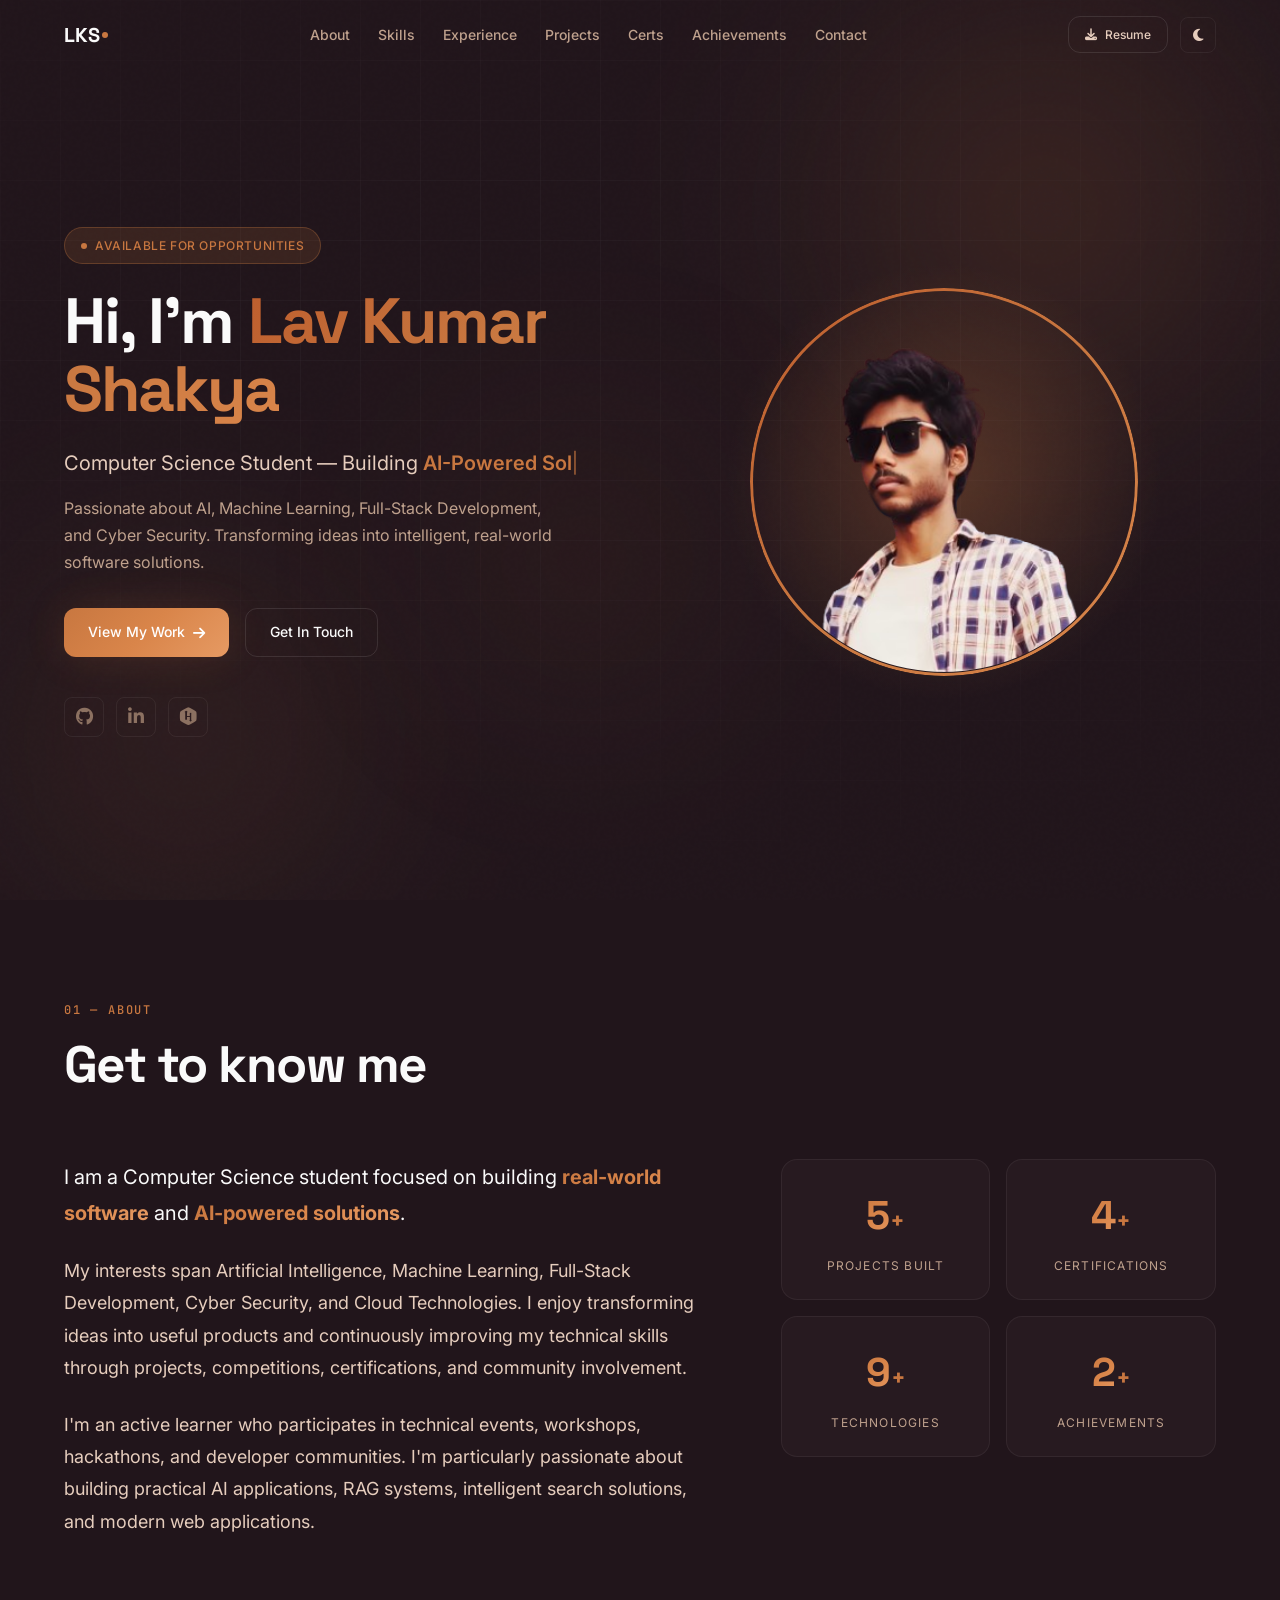
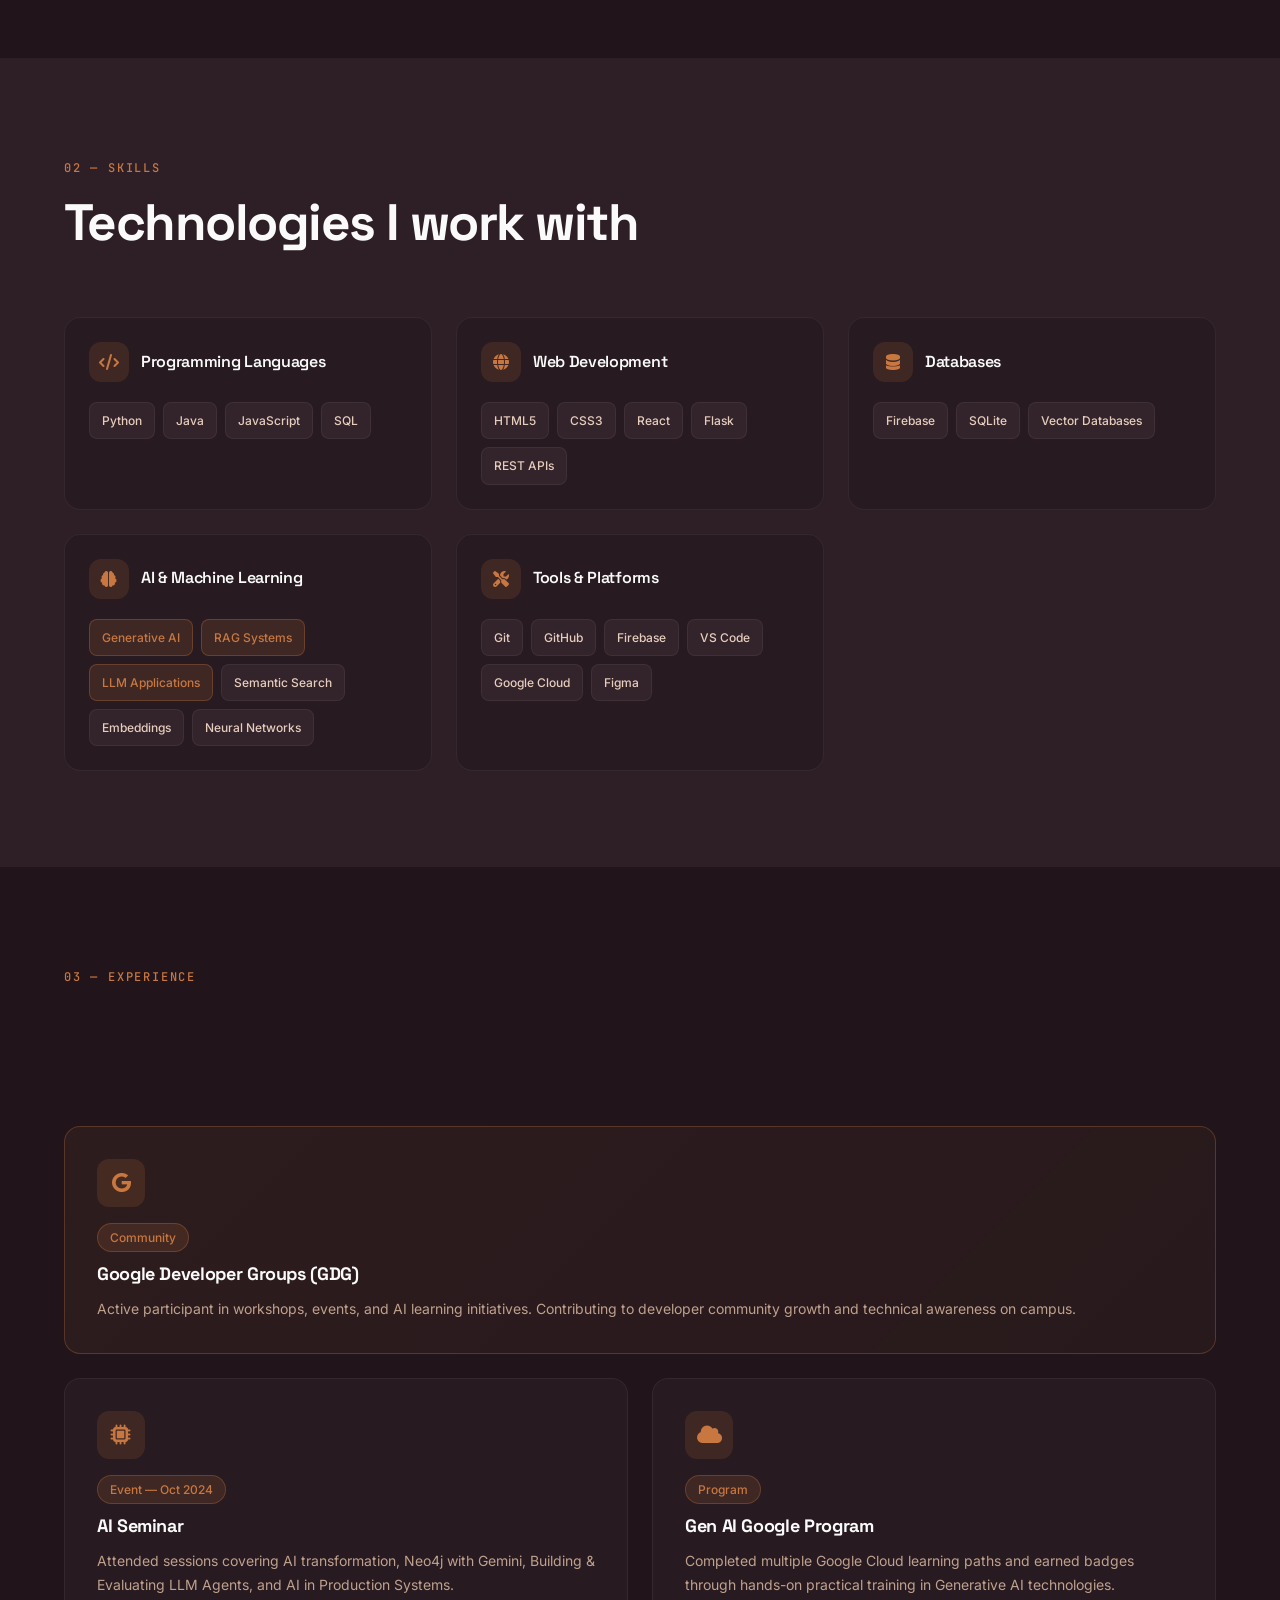
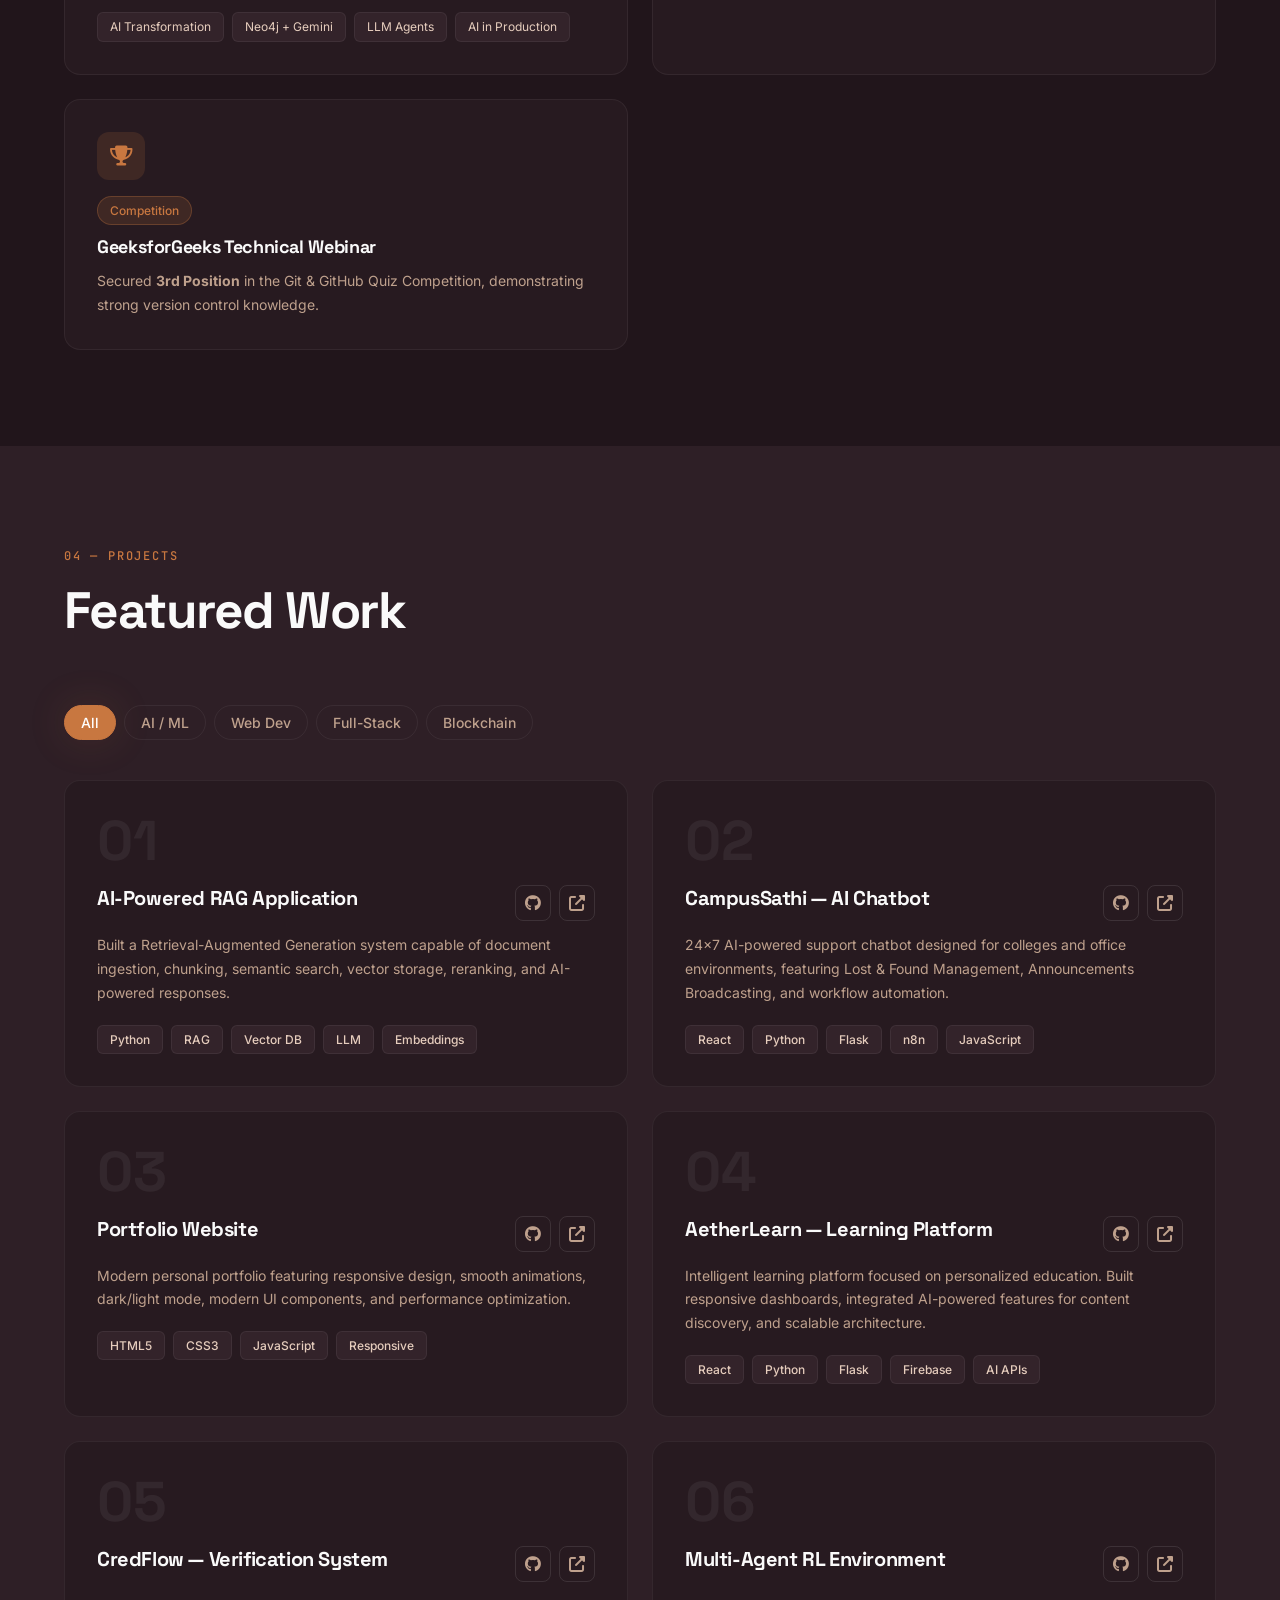
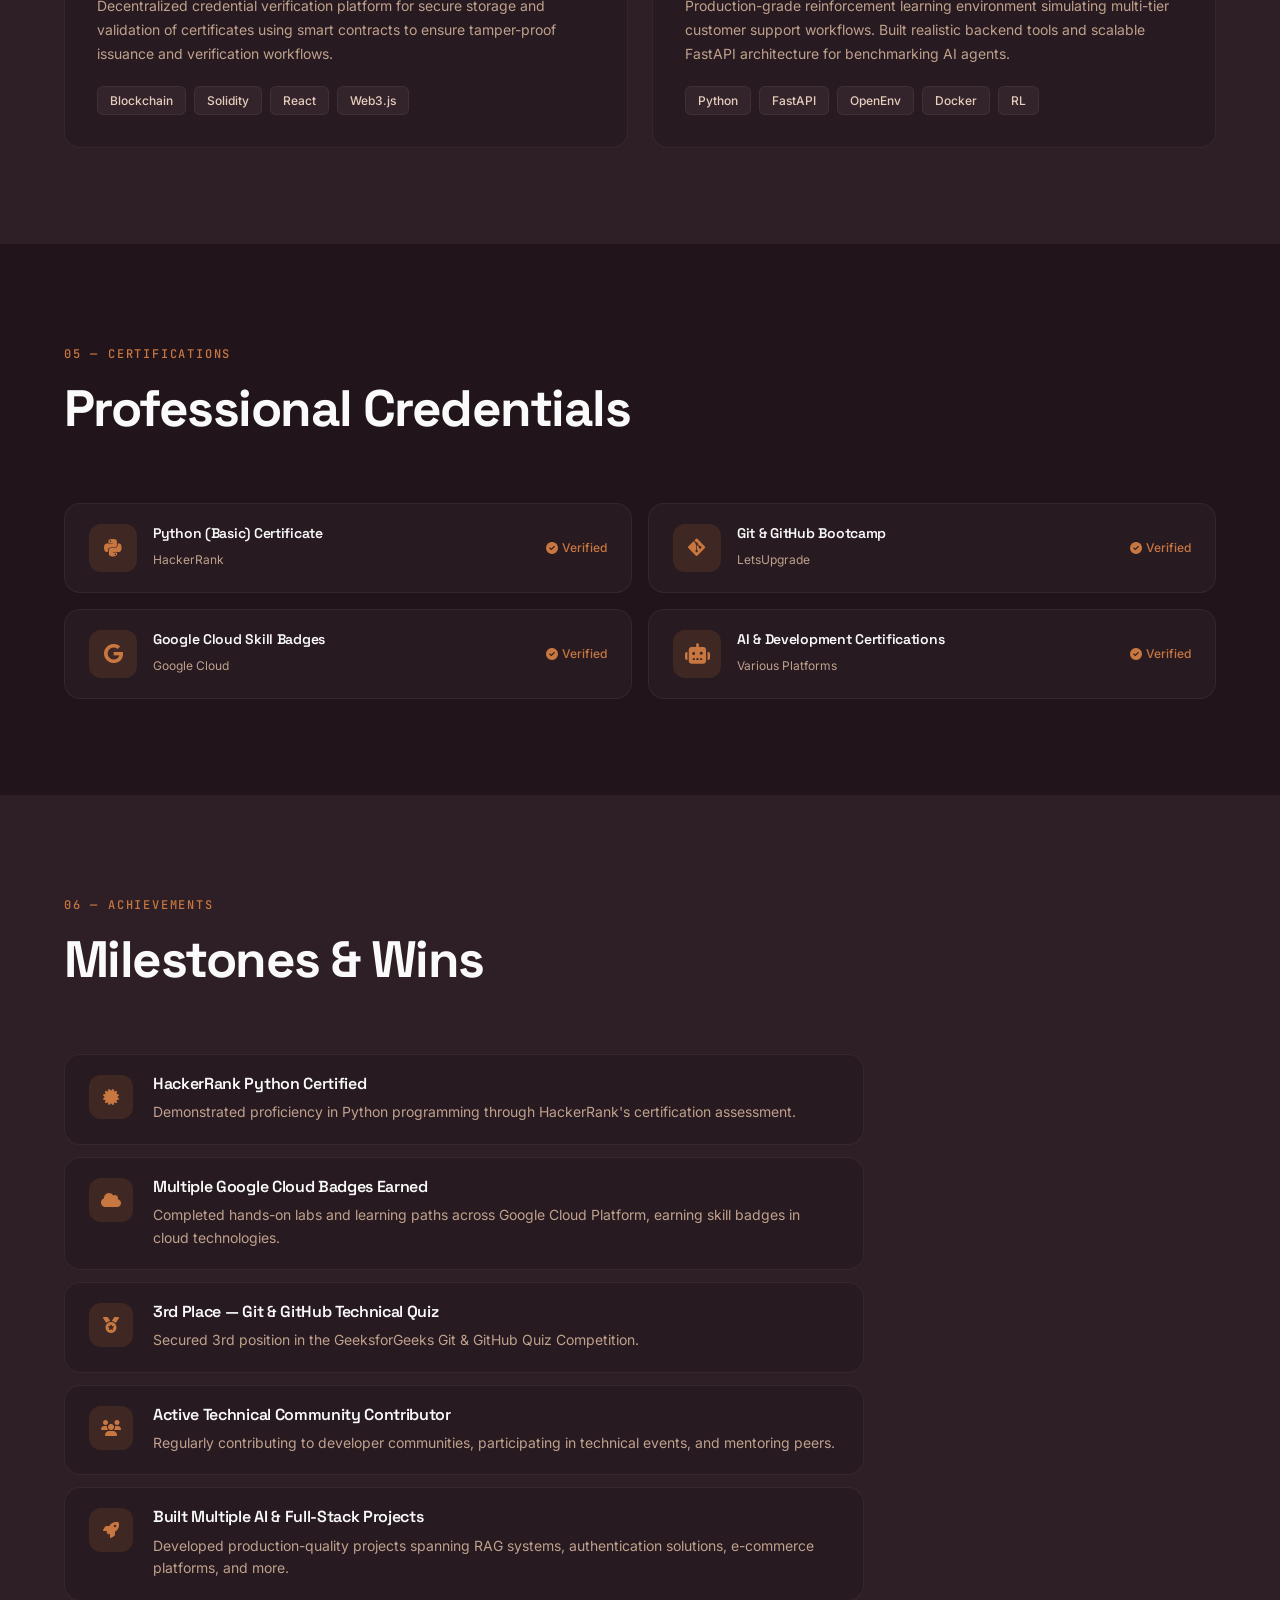
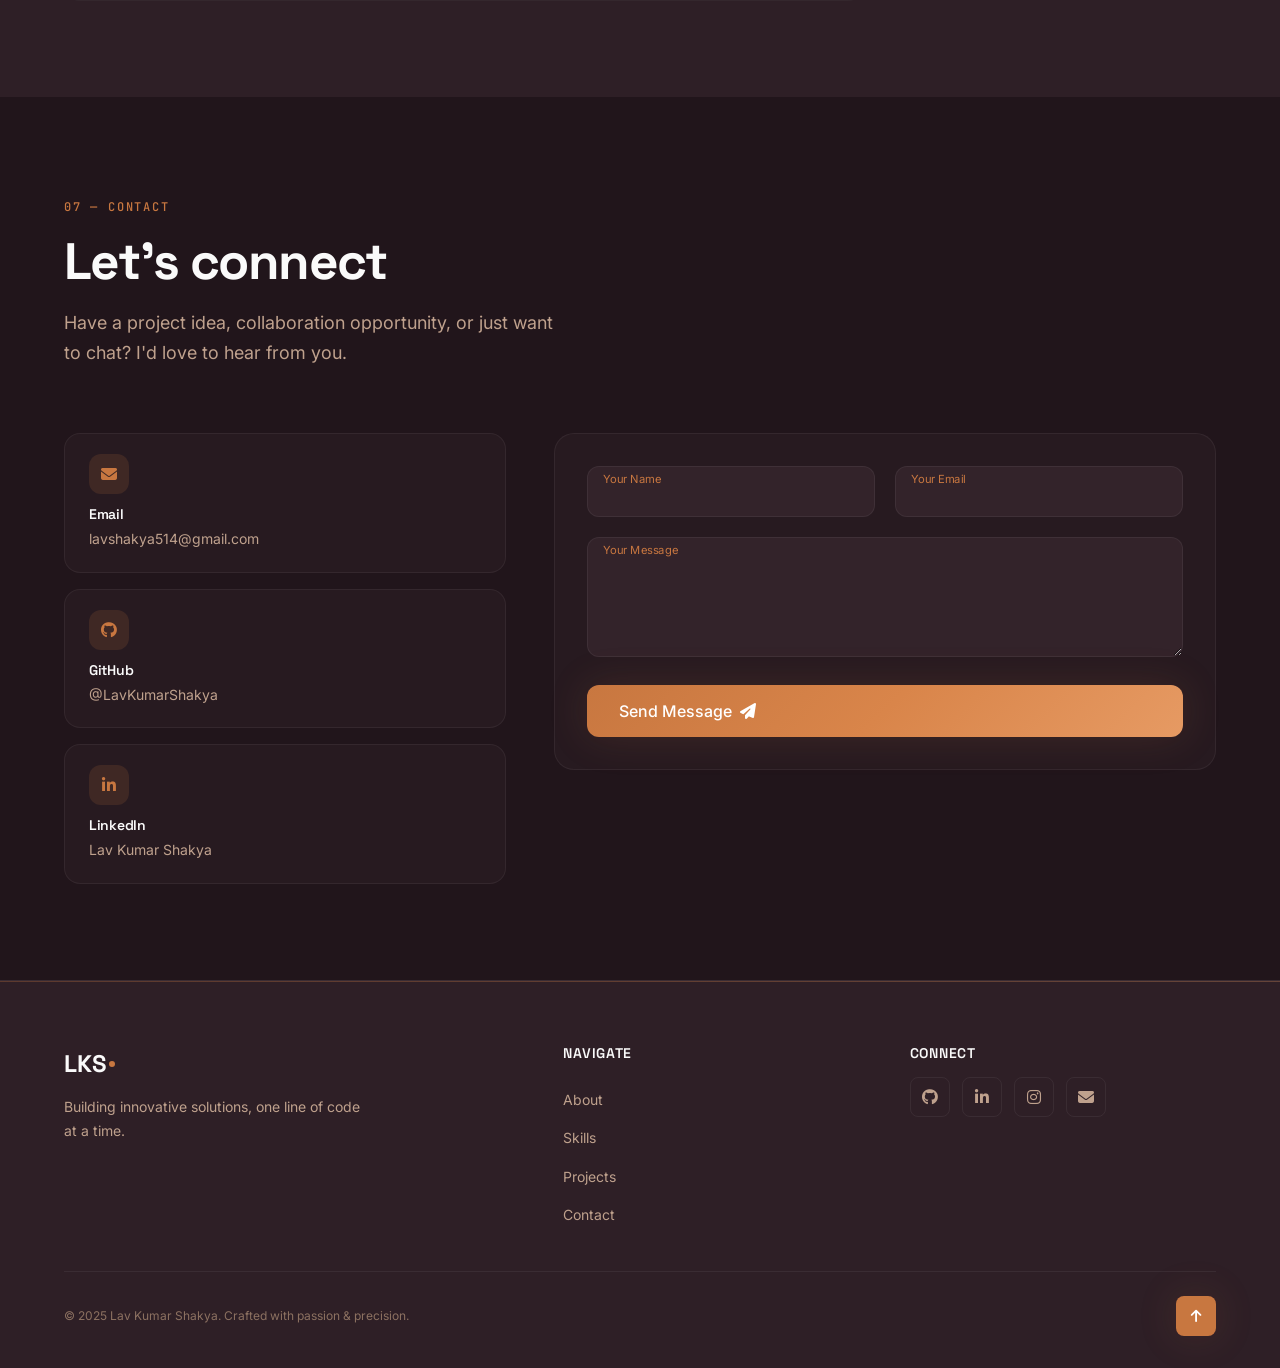
==== commit c19330f8: "feat: update portfolio projects, interactivity, and resume link" ====
--- a/index.html
+++ b/index.html
@@ -1,10 +1,12 @@
 <!DOCTYPE html>
 <html lang="en" data-theme="dark">
+
 <head>
     <meta charset="UTF-8">
     <meta name="viewport" content="width=device-width, initial-scale=1.0">
     <title>Lav Kumar Shakya — CS Student · AI & Full-Stack Developer</title>
-    <meta name="description" content="Portfolio of Lav Kumar Shakya — Computer Science student building AI-powered solutions, RAG systems, and modern web applications. Passionate about ML, Cyber Security, and Cloud Technologies.">
+    <meta name="description"
+        content="Portfolio of Lav Kumar Shakya — Computer Science student building AI-powered solutions, RAG systems, and modern web applications. Passionate about ML, Cyber Security, and Cloud Technologies.">
     <meta name="keywords" content="Lav Kumar Shakya, AI Developer, Full-Stack, Machine Learning, RAG, Portfolio">
     <meta name="author" content="Lav Kumar Shakya">
     <meta property="og:title" content="Lav Kumar Shakya — CS Student · AI & Full-Stack Developer">
@@ -14,7 +16,9 @@
     <!-- Google Fonts -->
     <link rel="preconnect" href="https://fonts.googleapis.com">
     <link rel="preconnect" href="https://fonts.gstatic.com" crossorigin>
-    <link href="https://fonts.googleapis.com/css2?family=Inter:wght@300;400;500;600;700;800;900&family=Space+Grotesk:wght@400;500;600;700&family=JetBrains+Mono:wght@400;500&display=swap" rel="stylesheet">
+    <link
+        href="https://fonts.googleapis.com/css2?family=Inter:wght@300;400;500;600;700;800;900&family=Space+Grotesk:wght@400;500;600;700&family=JetBrains+Mono:wght@400;500&display=swap"
+        rel="stylesheet">
 
     <!-- Font Awesome -->
     <link rel="stylesheet" href="https://cdnjs.cloudflare.com/ajax/libs/font-awesome/6.5.0/css/all.min.css">
@@ -22,6 +26,7 @@
     <!-- CSS -->
     <link rel="stylesheet" href="style.css">
 </head>
+
 <body>
     <!-- Cursor glow effect -->
     <div class="cursor-glow" id="cursor-glow"></div>
@@ -91,7 +96,8 @@
                     Hi, I'm <span class="gradient-text">Lav Kumar Shakya</span>
                 </h1>
                 <p class="hero-subtitle reveal-up" style="--delay: 0.2s">
-                    Computer Science Student — Building <span class="typed-text" id="typed-text"></span><span class="cursor-blink">|</span>
+                    Computer Science Student — Building <span class="typed-text" id="typed-text"></span><span
+                        class="cursor-blink">|</span>
                 </p>
                 <p class="hero-description reveal-up" style="--delay: 0.3s">
                     Passionate about AI, Machine Learning, Full-Stack Development, and Cyber Security.
@@ -107,13 +113,16 @@
                     </a>
                 </div>
                 <div class="hero-social reveal-up" style="--delay: 0.5s">
-                    <a href="https://github.com/LavKumarShakya" class="hero-social-link" target="_blank" rel="noopener noreferrer" aria-label="GitHub">
+                    <a href="https://github.com/LavKumarShakya" class="hero-social-link" target="_blank"
+                        rel="noopener noreferrer" aria-label="GitHub">
                         <i class="fab fa-github"></i>
                     </a>
-                    <a href="https://www.linkedin.com/in/lav-kumar-shakya-86a87a287" class="hero-social-link" target="_blank" rel="noopener noreferrer" aria-label="LinkedIn">
+                    <a href="https://www.linkedin.com/in/lav-kumar-shakya-86a87a287" class="hero-social-link"
+                        target="_blank" rel="noopener noreferrer" aria-label="LinkedIn">
                         <i class="fab fa-linkedin-in"></i>
                     </a>
-                    <a href="https://www.hackerrank.com/profile/lavshakya514" class="hero-social-link" target="_blank" rel="noopener noreferrer" aria-label="HackerRank">
+                    <a href="https://www.hackerrank.com/profile/lavshakya514" class="hero-social-link" target="_blank"
+                        rel="noopener noreferrer" aria-label="HackerRank">
                         <i class="fab fa-hackerrank"></i>
                     </a>
                 </div>
@@ -144,16 +153,21 @@
             <div class="about-grid">
                 <div class="about-text reveal-up" style="--delay: 0.2s">
                     <p class="about-lead">
-                        I am a Computer Science student focused on building <strong>real-world software</strong> and <strong>AI-powered solutions</strong>.
+                        I am a Computer Science student focused on building <strong>real-world software</strong> and
+                        <strong>AI-powered solutions</strong>.
                     </p>
                     <p>
-                        My interests span Artificial Intelligence, Machine Learning, Full-Stack Development, Cyber Security, and Cloud Technologies. 
-                        I enjoy transforming ideas into useful products and continuously improving my technical skills through projects, competitions, 
+                        My interests span Artificial Intelligence, Machine Learning, Full-Stack Development, Cyber
+                        Security, and Cloud Technologies.
+                        I enjoy transforming ideas into useful products and continuously improving my technical skills
+                        through projects, competitions,
                         certifications, and community involvement.
                     </p>
                     <p>
-                        I'm an active learner who participates in technical events, workshops, hackathons, and developer communities. 
-                        I'm particularly passionate about building practical AI applications, RAG systems, intelligent search solutions, 
+                        I'm an active learner who participates in technical events, workshops, hackathons, and developer
+                        communities.
+                        I'm particularly passionate about building practical AI applications, RAG systems, intelligent
+                        search solutions,
                         and modern web applications.
                     </p>
                 </div>
@@ -278,7 +292,8 @@
                         <span class="experience-tag">Community</span>
                     </div>
                     <h3>Google Developer Groups (GDG)</h3>
-                    <p>Active participant in workshops, events, and AI learning initiatives. Contributing to developer community growth and technical awareness on campus.</p>
+                    <p>Active participant in workshops, events, and AI learning initiatives. Contributing to developer
+                        community growth and technical awareness on campus.</p>
                 </div>
                 <!-- AI Seminar -->
                 <div class="experience-card reveal-up" style="--delay: 0.2s">
@@ -290,7 +305,8 @@
                         <span class="experience-tag">Event — Oct 2024</span>
                     </div>
                     <h3>AI Seminar</h3>
-                    <p>Attended sessions covering AI transformation, Neo4j with Gemini, Building & Evaluating LLM Agents, and AI in Production Systems.</p>
+                    <p>Attended sessions covering AI transformation, Neo4j with Gemini, Building & Evaluating LLM
+                        Agents, and AI in Production Systems.</p>
                     <div class="experience-topics">
                         <span>AI Transformation</span>
                         <span>Neo4j + Gemini</span>
@@ -308,7 +324,8 @@
                         <span class="experience-tag">Program</span>
                     </div>
                     <h3>Gen AI Google Program</h3>
-                    <p>Completed multiple Google Cloud learning paths and earned badges through hands-on practical training in Generative AI technologies.</p>
+                    <p>Completed multiple Google Cloud learning paths and earned badges through hands-on practical
+                        training in Generative AI technologies.</p>
                 </div>
                 <!-- GFG Webinar -->
                 <div class="experience-card reveal-up" style="--delay: 0.3s">
@@ -320,7 +337,8 @@
                         <span class="experience-tag">Competition</span>
                     </div>
                     <h3>GeeksforGeeks Technical Webinar</h3>
-                    <p>Secured <strong>3rd Position</strong> in the Git & GitHub Quiz Competition, demonstrating strong version control knowledge.</p>
+                    <p>Secured <strong>3rd Position</strong> in the Git & GitHub Quiz Competition, demonstrating strong
+                        version control knowledge.</p>
                 </div>
             </div>
         </div>
@@ -349,15 +367,18 @@
                             <div class="project-header">
                                 <h3>AI-Powered RAG Application</h3>
                                 <div class="project-links">
-                                    <a href="https://github.com/LavKumarShakya" class="project-link-icon" target="_blank" rel="noopener noreferrer" aria-label="View source code">
+                                    <a href="https://github.com/LavKumarShakya" class="project-link-icon"
+                                        target="_blank" rel="noopener noreferrer" aria-label="View source code">
                                         <i class="fab fa-github"></i>
                                     </a>
-                                    <a href="#" class="project-link-icon" target="_blank" rel="noopener noreferrer" aria-label="View live project">
+                                    <a href="#" class="project-link-icon" target="_blank" rel="noopener noreferrer"
+                                        aria-label="View live project">
                                         <i class="fas fa-external-link-alt"></i>
                                     </a>
                                 </div>
                             </div>
-                            <p>Built a Retrieval-Augmented Generation system capable of document ingestion, chunking, semantic search, vector storage, reranking, and AI-powered responses.</p>
+                            <p>Built a Retrieval-Augmented Generation system capable of document ingestion, chunking,
+                                semantic search, vector storage, reranking, and AI-powered responses.</p>
                             <div class="project-tech">
                                 <span>Python</span>
                                 <span>RAG</span>
@@ -377,15 +398,18 @@
                             <div class="project-header">
                                 <h3>CampusSathi — AI Chatbot</h3>
                                 <div class="project-links">
-                                    <a href="https://github.com/PiyushVerma246/campus_sathi" class="project-link-icon" target="_blank" rel="noopener noreferrer" aria-label="View source code">
+                                    <a href="https://github.com/PiyushVerma246/campus_sathi" class="project-link-icon"
+                                        target="_blank" rel="noopener noreferrer" aria-label="View source code">
                                         <i class="fab fa-github"></i>
                                     </a>
-                                    <a href="https://campus-sathi-1.onrender.com/" class="project-link-icon" target="_blank" rel="noopener noreferrer" aria-label="View live project">
+                                    <a href="https://campus-sathi-1.onrender.com/" class="project-link-icon"
+                                        target="_blank" rel="noopener noreferrer" aria-label="View live project">
                                         <i class="fas fa-external-link-alt"></i>
                                     </a>
                                 </div>
                             </div>
-                            <p>24×7 AI-powered support chatbot designed for colleges and office environments, featuring Lost & Found Management, Announcements Broadcasting, and workflow automation.</p>
+                            <p>24×7 AI-powered support chatbot designed for colleges and office environments, featuring
+                                Lost & Found Management, Announcements Broadcasting, and workflow automation.</p>
                             <div class="project-tech">
                                 <span>React</span>
                                 <span>Python</span>
@@ -405,15 +429,18 @@
                             <div class="project-header">
                                 <h3>Portfolio Website</h3>
                                 <div class="project-links">
-                                    <a href="https://lavkumarshakya.github.io/Portfolio/" class="project-link-icon" target="_blank" rel="noopener noreferrer" aria-label="View source code">
+                                    <a href="https://lavkumarshakya.github.io/Portfolio/" class="project-link-icon"
+                                        target="_blank" rel="noopener noreferrer" aria-label="View source code">
                                         <i class="fab fa-github"></i>
                                     </a>
-                                    <a href="https://lavkumarshakya.github.io/Portfolio/" class="project-link-icon" target="_blank" rel="noopener noreferrer" aria-label="View live project">
+                                    <a href="https://lavkumarshakya.github.io/Portfolio/" class="project-link-icon"
+                                        target="_blank" rel="noopener noreferrer" aria-label="View live project">
                                         <i class="fas fa-external-link-alt"></i>
                                     </a>
                                 </div>
                             </div>
-                            <p>Modern personal portfolio featuring responsive design, smooth animations, dark/light mode, modern UI components, and performance optimization.</p>
+                            <p>Modern personal portfolio featuring responsive design, smooth animations, dark/light
+                                mode, modern UI components, and performance optimization.</p>
                             <div class="project-tech">
                                 <span>HTML5</span>
                                 <span>CSS3</span>
@@ -432,15 +459,21 @@
                             <div class="project-header">
                                 <h3>AetherLearn — Learning Platform</h3>
                                 <div class="project-links">
-                                    <a href="https://github.com/LavKumarShakya/Solution-Challenge" class="project-link-icon" target="_blank" rel="noopener noreferrer" aria-label="View source code">
+                                    <a href="https://github.com/LavKumarShakya/Solution-Challenge"
+                                        class="project-link-icon" target="_blank" rel="noopener noreferrer"
+                                        aria-label="View source code">
                                         <i class="fab fa-github"></i>
                                     </a>
-                                    <a href="https://lavkumarshakya.github.io/Solution-Challenge/" class="project-link-icon" target="_blank" rel="noopener noreferrer" aria-label="View live project">
+                                    <a href="https://lavkumarshakya.github.io/Solution-Challenge/"
+                                        class="project-link-icon" target="_blank" rel="noopener noreferrer"
+                                        aria-label="View live project">
                                         <i class="fas fa-external-link-alt"></i>
                                     </a>
                                 </div>
                             </div>
-                            <p>Intelligent learning platform focused on personalized education. Built responsive dashboards, integrated AI-powered features for content discovery, and scalable architecture.</p>
+                            <p>Intelligent learning platform focused on personalized education. Built responsive
+                                dashboards, integrated AI-powered features for content discovery, and scalable
+                                architecture.</p>
                             <div class="project-tech">
                                 <span>React</span>
                                 <span>Python</span>
@@ -460,15 +493,20 @@
                             <div class="project-header">
                                 <h3>CredFlow — Verification System</h3>
                                 <div class="project-links">
-                                    <a href="https://github.com/LavKumarShakya/Reputation_Passport" class="project-link-icon" target="_blank" rel="noopener noreferrer" aria-label="View source code">
+                                    <a href="https://github.com/LavKumarShakya/Reputation_Passport"
+                                        class="project-link-icon" target="_blank" rel="noopener noreferrer"
+                                        aria-label="View source code">
                                         <i class="fab fa-github"></i>
                                     </a>
-                                    <a href="https://reputation-passport-tan.vercel.app/" class="project-link-icon" target="_blank" rel="noopener noreferrer" aria-label="View live project">
+                                    <a href="https://reputation-passport-tan.vercel.app/" class="project-link-icon"
+                                        target="_blank" rel="noopener noreferrer" aria-label="View live project">
                                         <i class="fas fa-external-link-alt"></i>
                                     </a>
                                 </div>
                             </div>
-                            <p>Decentralized credential verification platform for secure storage and validation of certificates using smart contracts to ensure tamper-proof issuance and verification workflows.</p>
+                            <p>Decentralized credential verification platform for secure storage and validation of
+                                certificates using smart contracts to ensure tamper-proof issuance and verification
+                                workflows.</p>
                             <div class="project-tech">
                                 <span>Blockchain</span>
                                 <span>Solidity</span>
@@ -487,15 +525,21 @@
                             <div class="project-header">
                                 <h3>Multi-Agent RL Environment</h3>
                                 <div class="project-links">
-                                    <a href="https://github.com/LavKumarShakya/Customer-Support" class="project-link-icon" target="_blank" rel="noopener noreferrer" aria-label="View source code">
+                                    <a href="https://github.com/LavKumarShakya/Customer-Support"
+                                        class="project-link-icon" target="_blank" rel="noopener noreferrer"
+                                        aria-label="View source code">
                                         <i class="fab fa-github"></i>
                                     </a>
-                                    <a href="https://huggingface.co/spaces/Intruder1/customer-support-env1" class="project-link-icon" target="_blank" rel="noopener noreferrer" aria-label="View live project">
+                                    <a href="https://huggingface.co/spaces/Intruder1/customer-support-env1"
+                                        class="project-link-icon" target="_blank" rel="noopener noreferrer"
+                                        aria-label="View live project">
                                         <i class="fas fa-external-link-alt"></i>
                                     </a>
                                 </div>
                             </div>
-                            <p>Production-grade reinforcement learning environment simulating multi-tier customer support workflows. Built realistic backend tools and scalable FastAPI architecture for benchmarking AI agents.</p>
+                            <p>Production-grade reinforcement learning environment simulating multi-tier customer
+                                support workflows. Built realistic backend tools and scalable FastAPI architecture for
+                                benchmarking AI agents.</p>
                             <div class="project-tech">
                                 <span>Python</span>
                                 <span>FastAPI</span>
@@ -567,14 +611,16 @@
                     <div class="achievement-icon"><i class="fas fa-certificate"></i></div>
                     <div class="achievement-content">
                         <h3>HackerRank Python Certified</h3>
-                        <p>Demonstrated proficiency in Python programming through HackerRank's certification assessment.</p>
+                        <p>Demonstrated proficiency in Python programming through HackerRank's certification assessment.
+                        </p>
                     </div>
                 </div>
                 <div class="achievement-item reveal-up" style="--delay: 0.2s">
                     <div class="achievement-icon"><i class="fas fa-cloud"></i></div>
                     <div class="achievement-content">
                         <h3>Multiple Google Cloud Badges Earned</h3>
-                        <p>Completed hands-on labs and learning paths across Google Cloud Platform, earning skill badges in cloud technologies.</p>
+                        <p>Completed hands-on labs and learning paths across Google Cloud Platform, earning skill badges
+                            in cloud technologies.</p>
                     </div>
                 </div>
                 <div class="achievement-item reveal-up" style="--delay: 0.25s">
@@ -588,14 +634,16 @@
                     <div class="achievement-icon"><i class="fas fa-users"></i></div>
                     <div class="achievement-content">
                         <h3>Active Technical Community Contributor</h3>
-                        <p>Regularly contributing to developer communities, participating in technical events, and mentoring peers.</p>
+                        <p>Regularly contributing to developer communities, participating in technical events, and
+                            mentoring peers.</p>
                     </div>
                 </div>
                 <div class="achievement-item reveal-up" style="--delay: 0.35s">
                     <div class="achievement-icon"><i class="fas fa-rocket"></i></div>
                     <div class="achievement-content">
                         <h3>Built Multiple AI & Full-Stack Projects</h3>
-                        <p>Developed production-quality projects spanning RAG systems, authentication solutions, e-commerce platforms, and more.</p>
+                        <p>Developed production-quality projects spanning RAG systems, authentication solutions,
+                            e-commerce platforms, and more.</p>
                     </div>
                 </div>
             </div>
@@ -622,12 +670,14 @@
                     <div class="contact-card">
                         <div class="contact-card-icon"><i class="fab fa-github"></i></div>
                         <h3>GitHub</h3>
-                        <a href="https://github.com/LavKumarShakya" target="_blank" rel="noopener noreferrer">@LavKumarShakya</a>
+                        <a href="https://github.com/LavKumarShakya" target="_blank"
+                            rel="noopener noreferrer">@LavKumarShakya</a>
                     </div>
                     <div class="contact-card">
                         <div class="contact-card-icon"><i class="fab fa-linkedin-in"></i></div>
                         <h3>LinkedIn</h3>
-                        <a href="https://www.linkedin.com/in/lav-kumar-shakya-86a87a287" target="_blank" rel="noopener noreferrer">Lav Kumar Shakya</a>
+                        <a href="https://www.linkedin.com/in/lav-kumar-shakya-86a87a287" target="_blank"
+                            rel="noopener noreferrer">Lav Kumar Shakya</a>
                     </div>
                 </div>
                 <div class="contact-form-wrapper reveal-up" style="--delay: 0.3s">
@@ -685,9 +735,12 @@
                 <div class="footer-social">
                     <h4>Connect</h4>
                     <div class="footer-social-links">
-                        <a href="https://github.com/LavKumarShakya" target="_blank" rel="noopener noreferrer" aria-label="GitHub"><i class="fab fa-github"></i></a>
-                        <a href="https://www.linkedin.com/in/lav-kumar-shakya-86a87a287" target="_blank" rel="noopener noreferrer" aria-label="LinkedIn"><i class="fab fa-linkedin-in"></i></a>
-                        <a href="https://www.instagram.com/intruder1404" target="_blank" rel="noopener noreferrer" aria-label="Instagram"><i class="fab fa-instagram"></i></a>
+                        <a href="https://github.com/LavKumarShakya" target="_blank" rel="noopener noreferrer"
+                            aria-label="GitHub"><i class="fab fa-github"></i></a>
+                        <a href="https://www.linkedin.com/in/lav-kumar-shakya-86a87a287" target="_blank"
+                            rel="noopener noreferrer" aria-label="LinkedIn"><i class="fab fa-linkedin-in"></i></a>
+                        <a href="https://www.instagram.com/intruder1404" target="_blank" rel="noopener noreferrer"
+                            aria-label="Instagram"><i class="fab fa-instagram"></i></a>
                         <a href="mailto:lavshakya514@gmail.com" aria-label="Email"><i class="fas fa-envelope"></i></a>
                     </div>
                 </div>
@@ -704,4 +757,5 @@
     <!-- JavaScript -->
     <script src="script.js"></script>
 </body>
+
 </html>
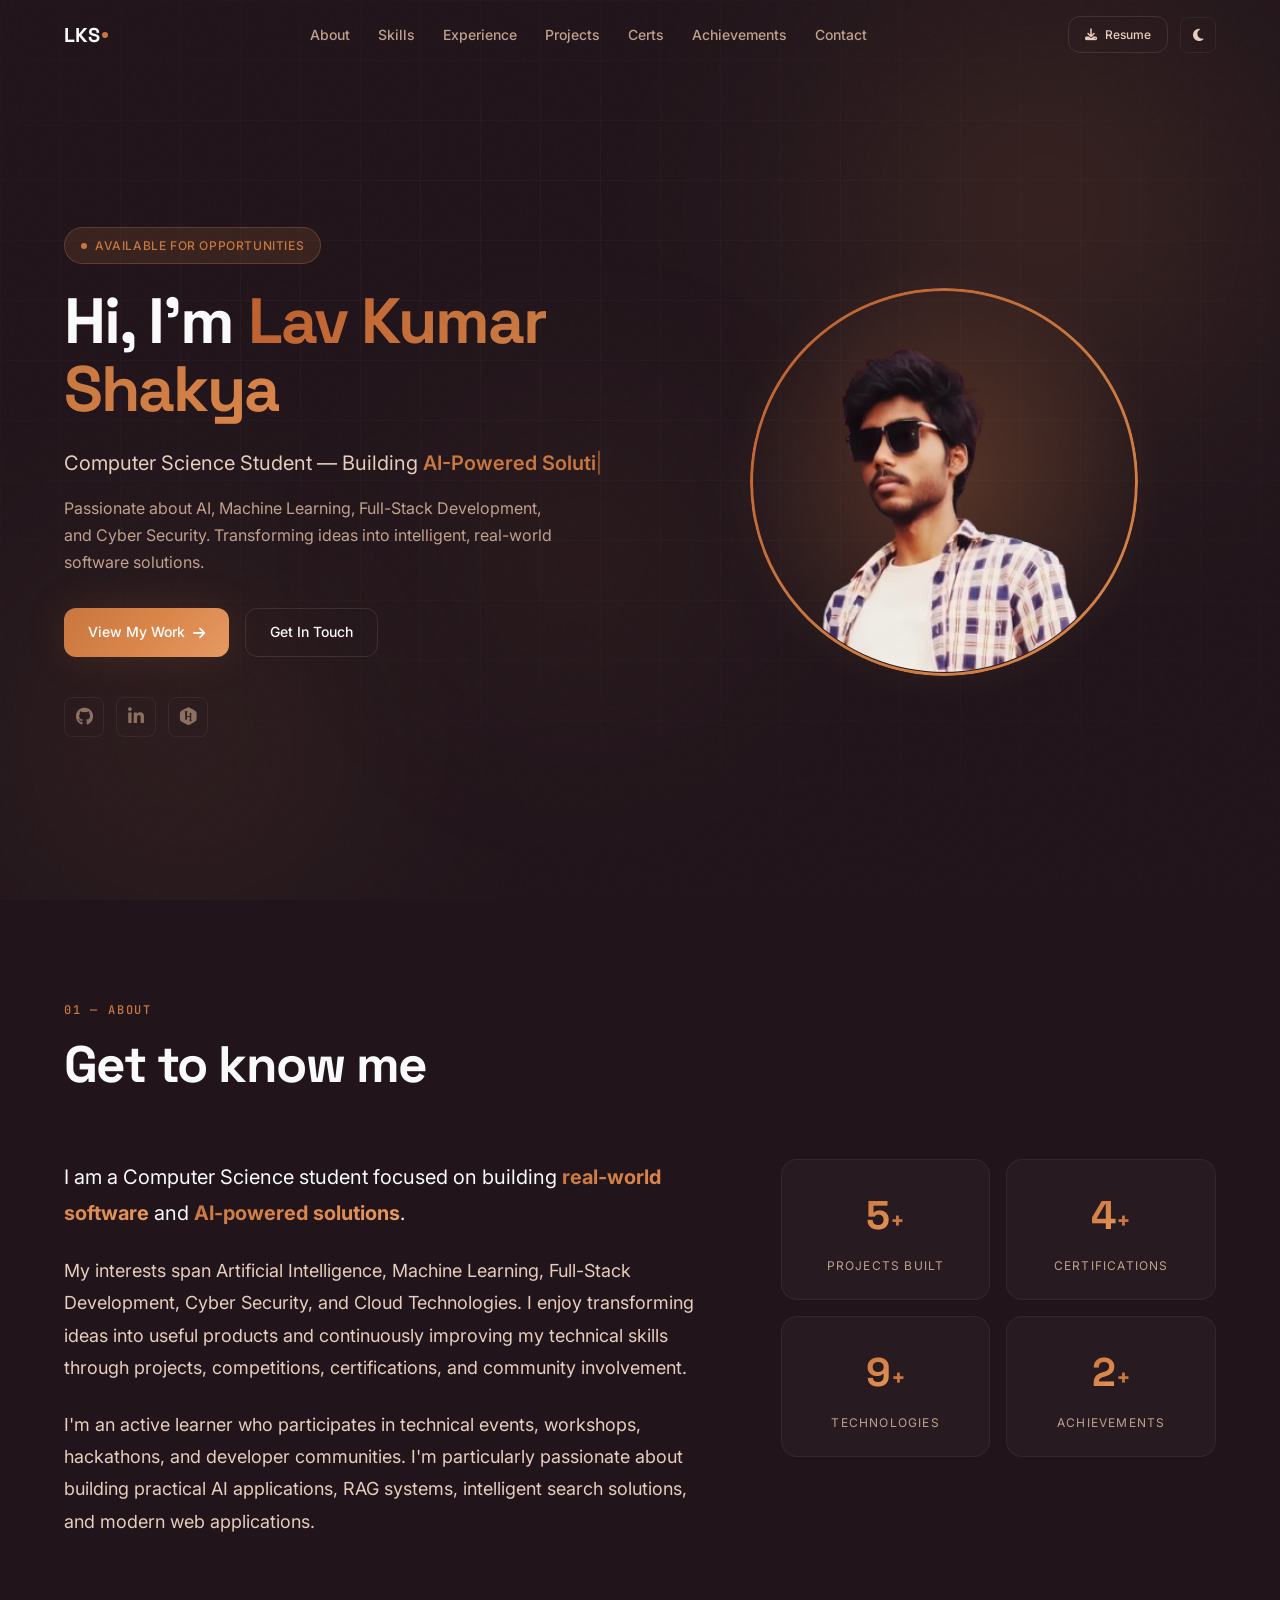
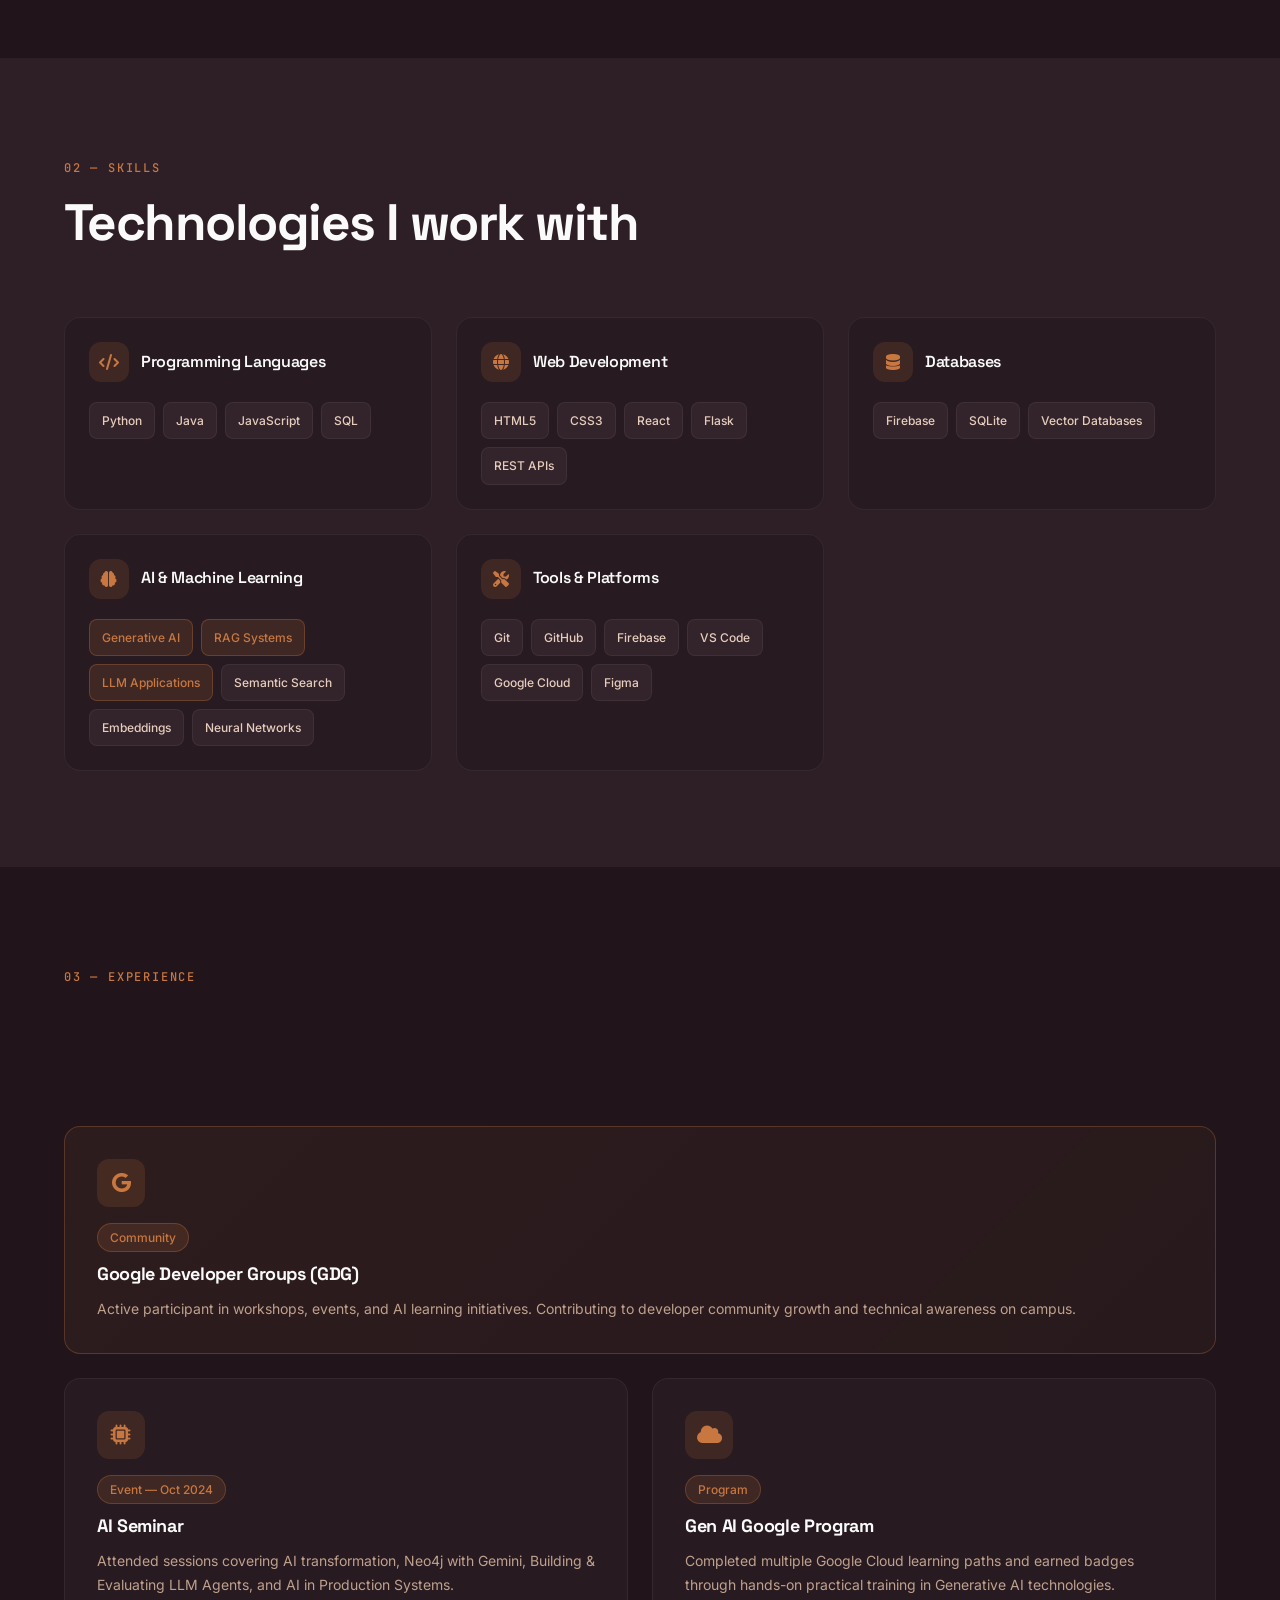
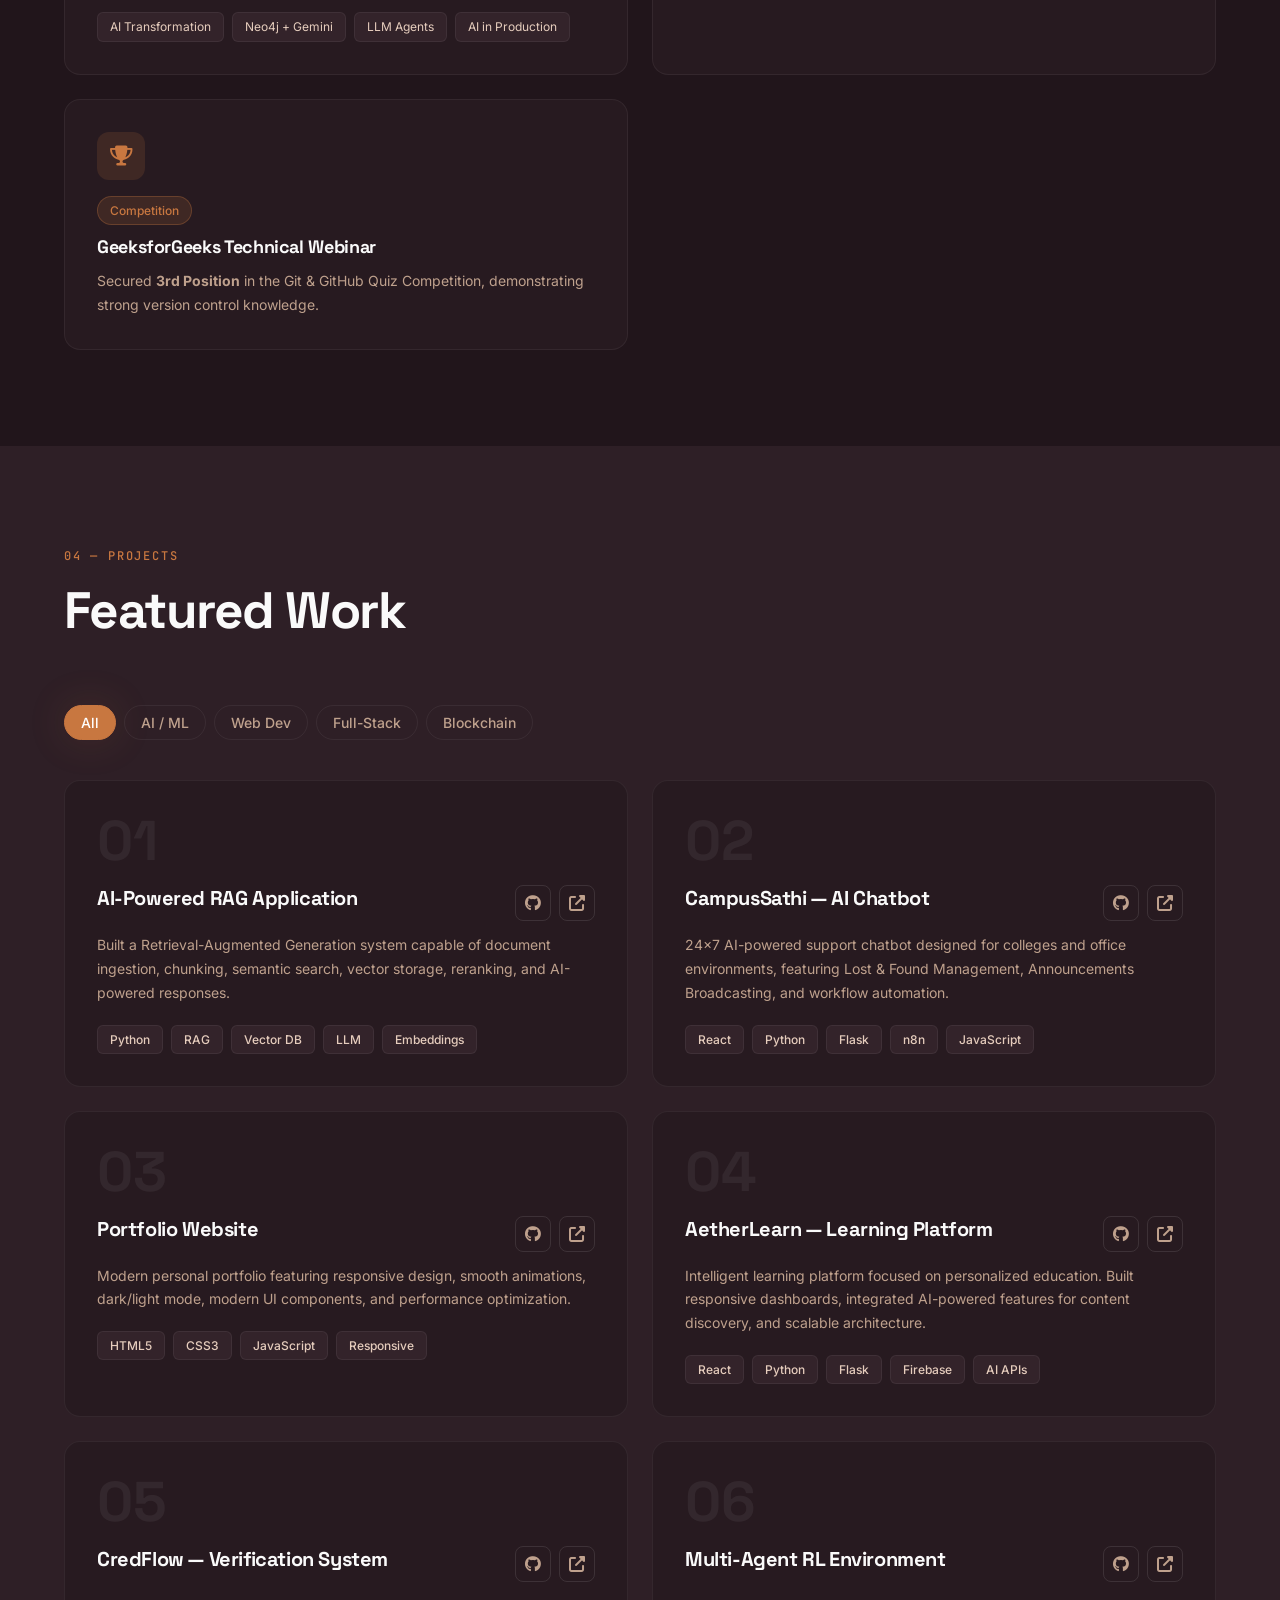
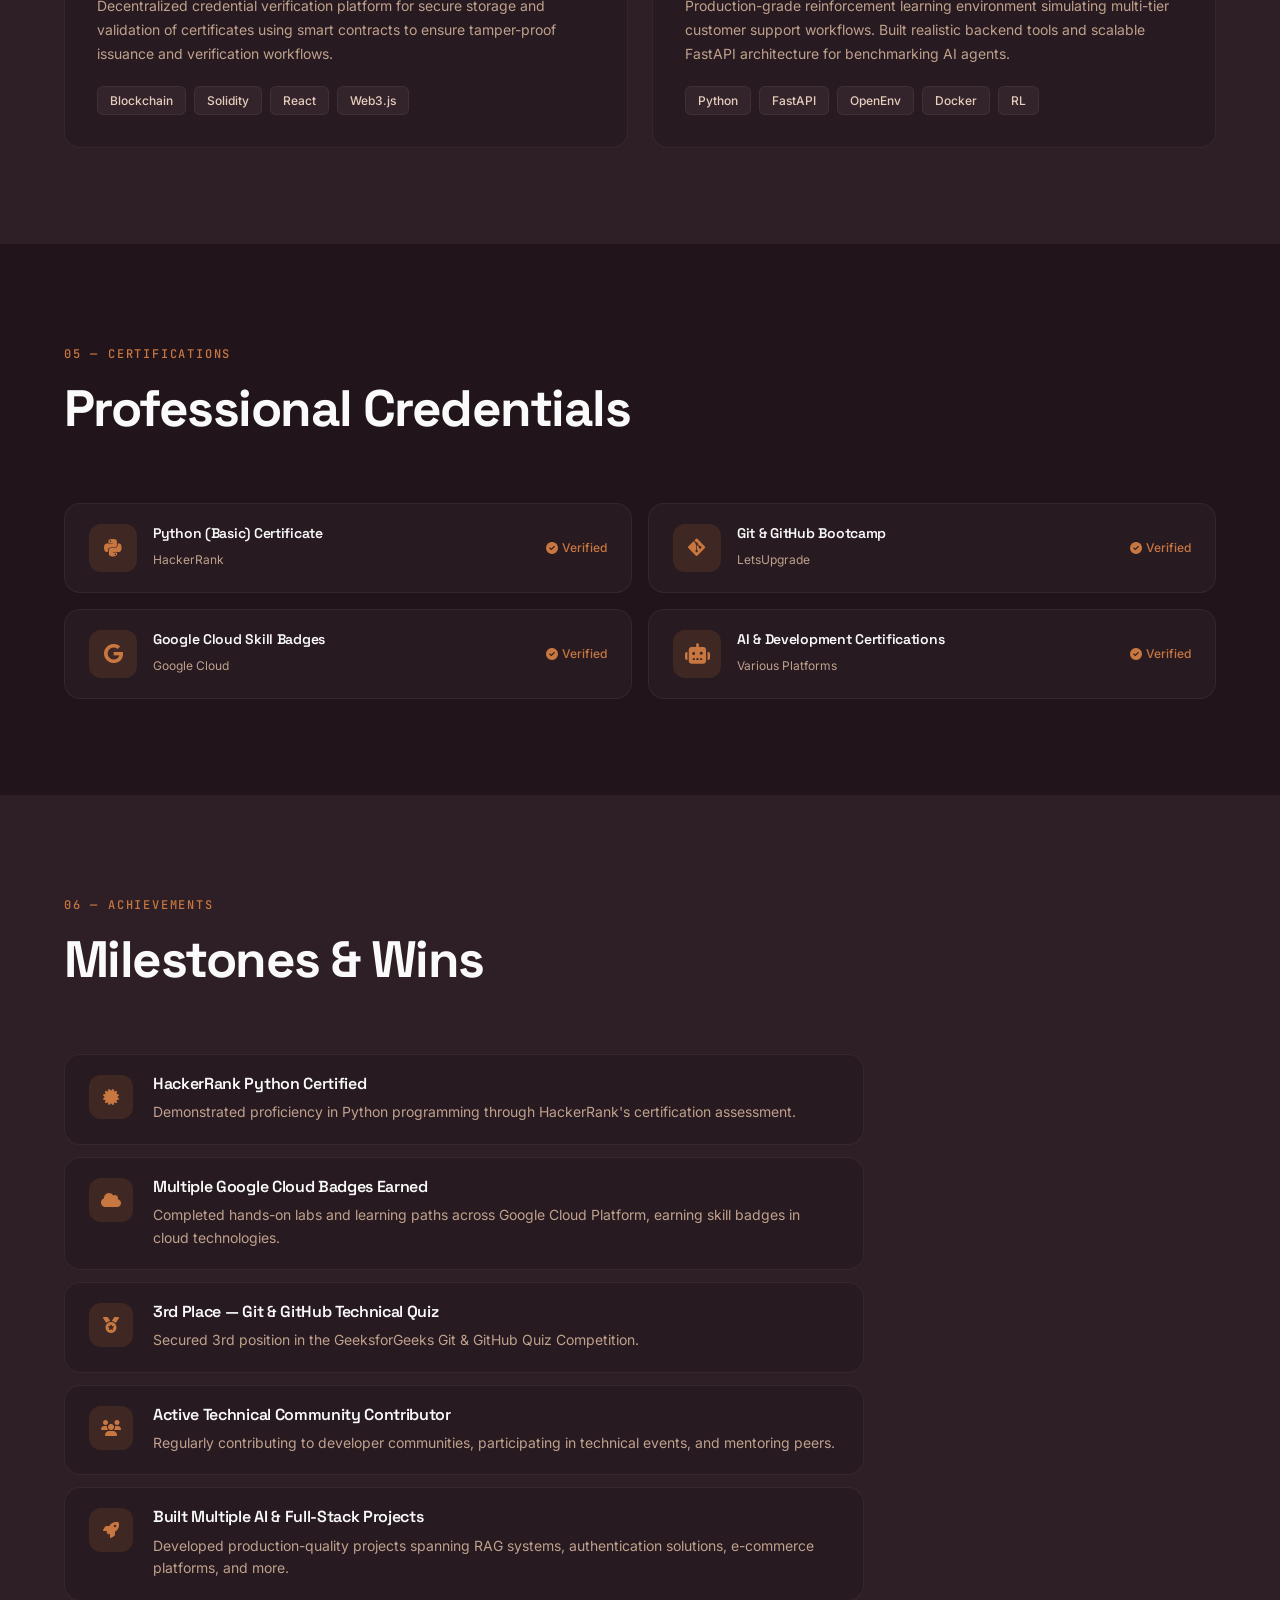
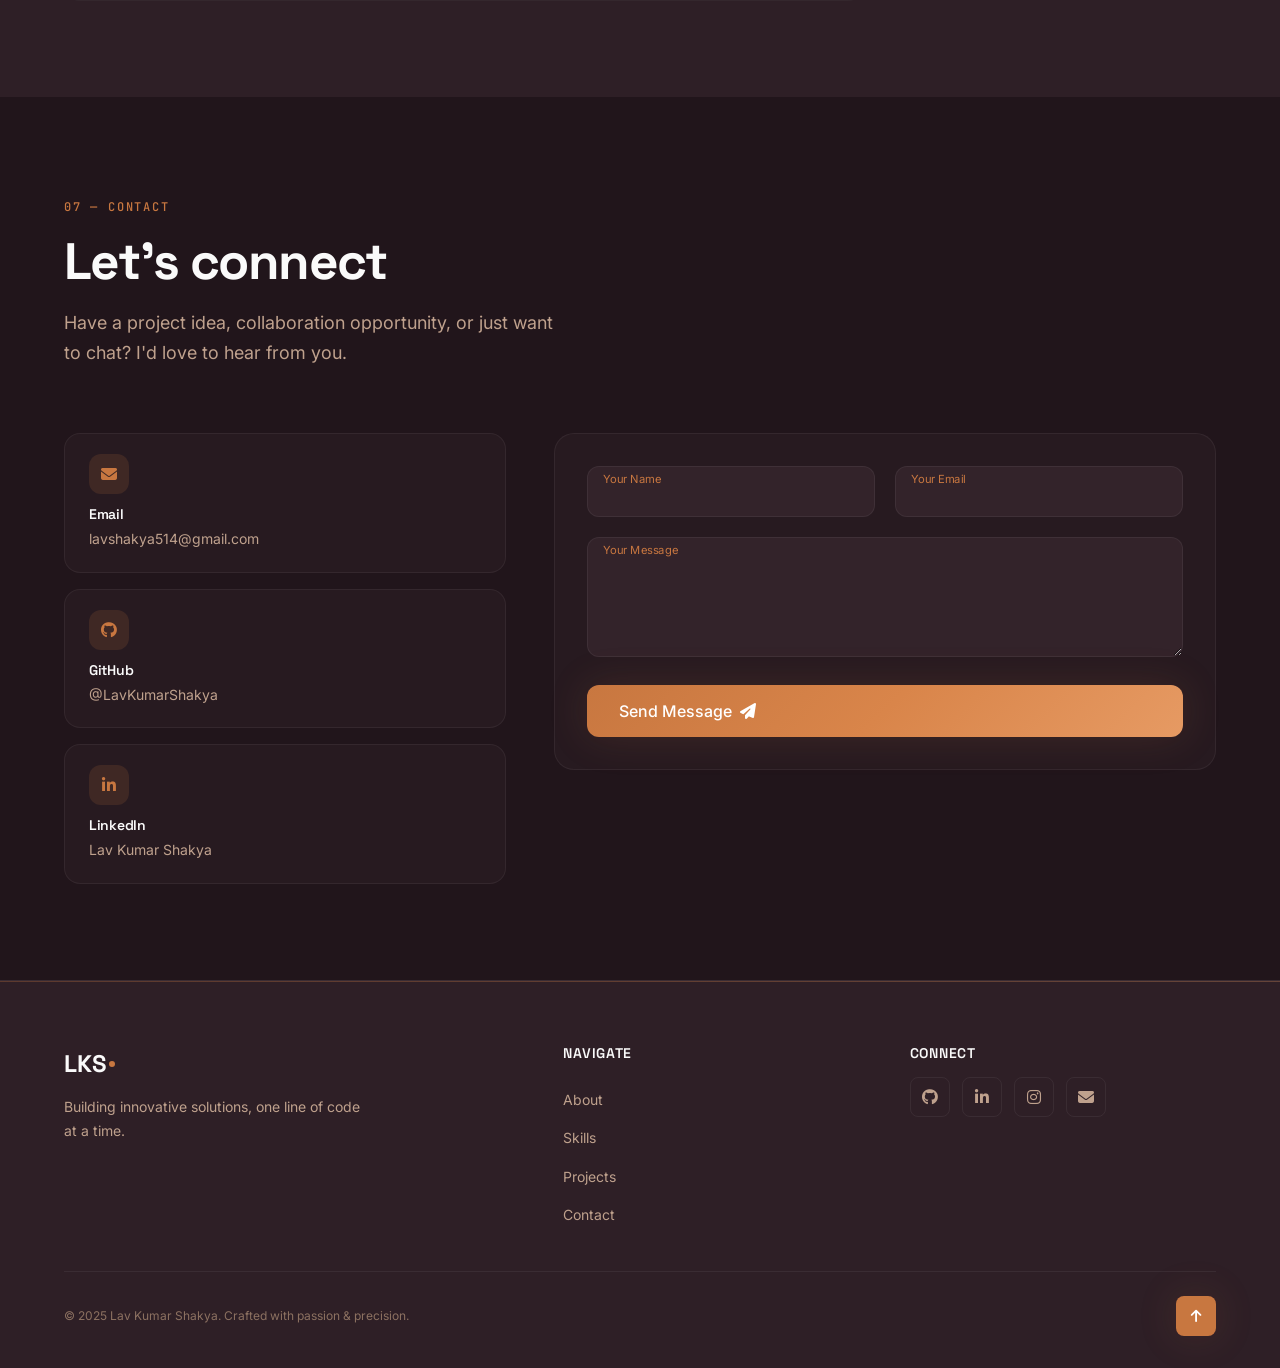
==== commit 378c7457: "Corrected portfolio link" ====
--- a/index.html
+++ b/index.html
@@ -429,7 +429,7 @@
                             <div class="project-header">
                                 <h3>Portfolio Website</h3>
                                 <div class="project-links">
-                                    <a href="https://lavkumarshakya.github.io/Portfolio/" class="project-link-icon"
+                                    <a href="LavKumarShakya/Portfolio/" class="project-link-icon"
                                         target="_blank" rel="noopener noreferrer" aria-label="View source code">
                                         <i class="fab fa-github"></i>
                                     </a>
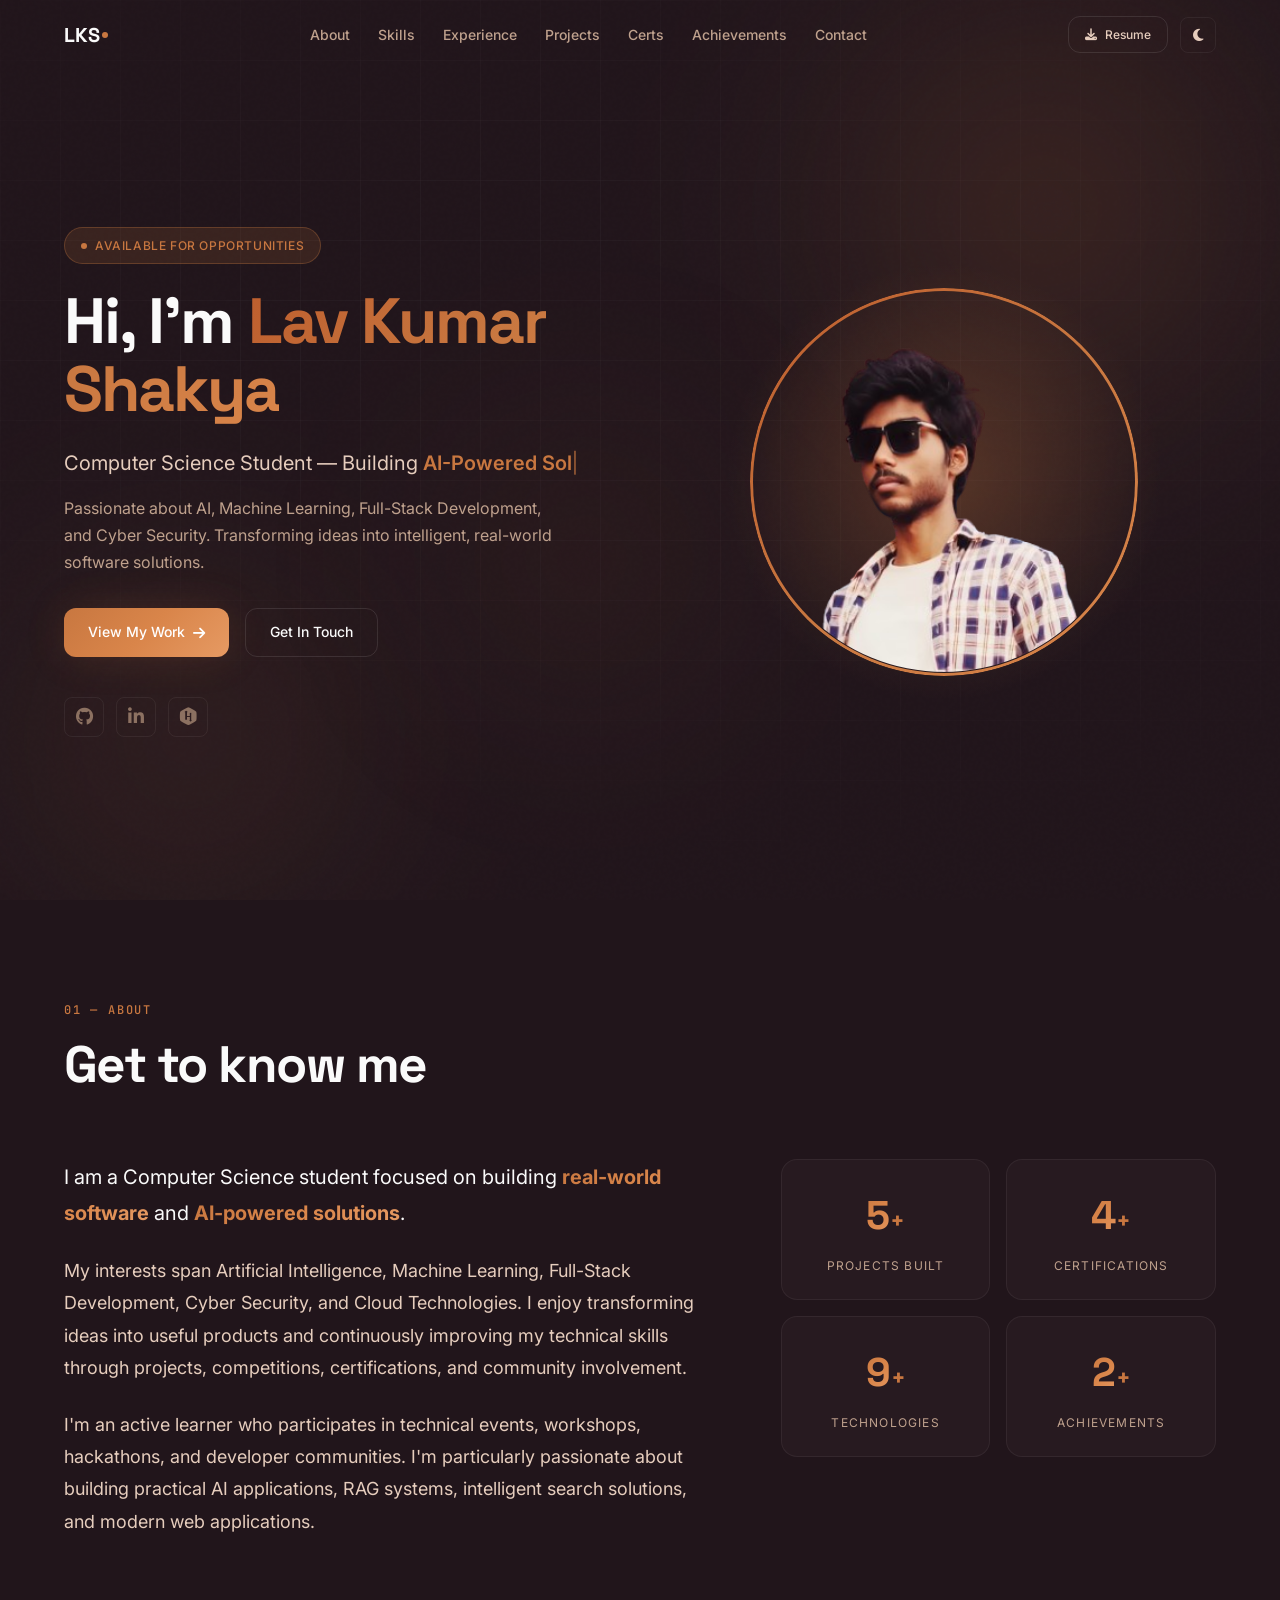
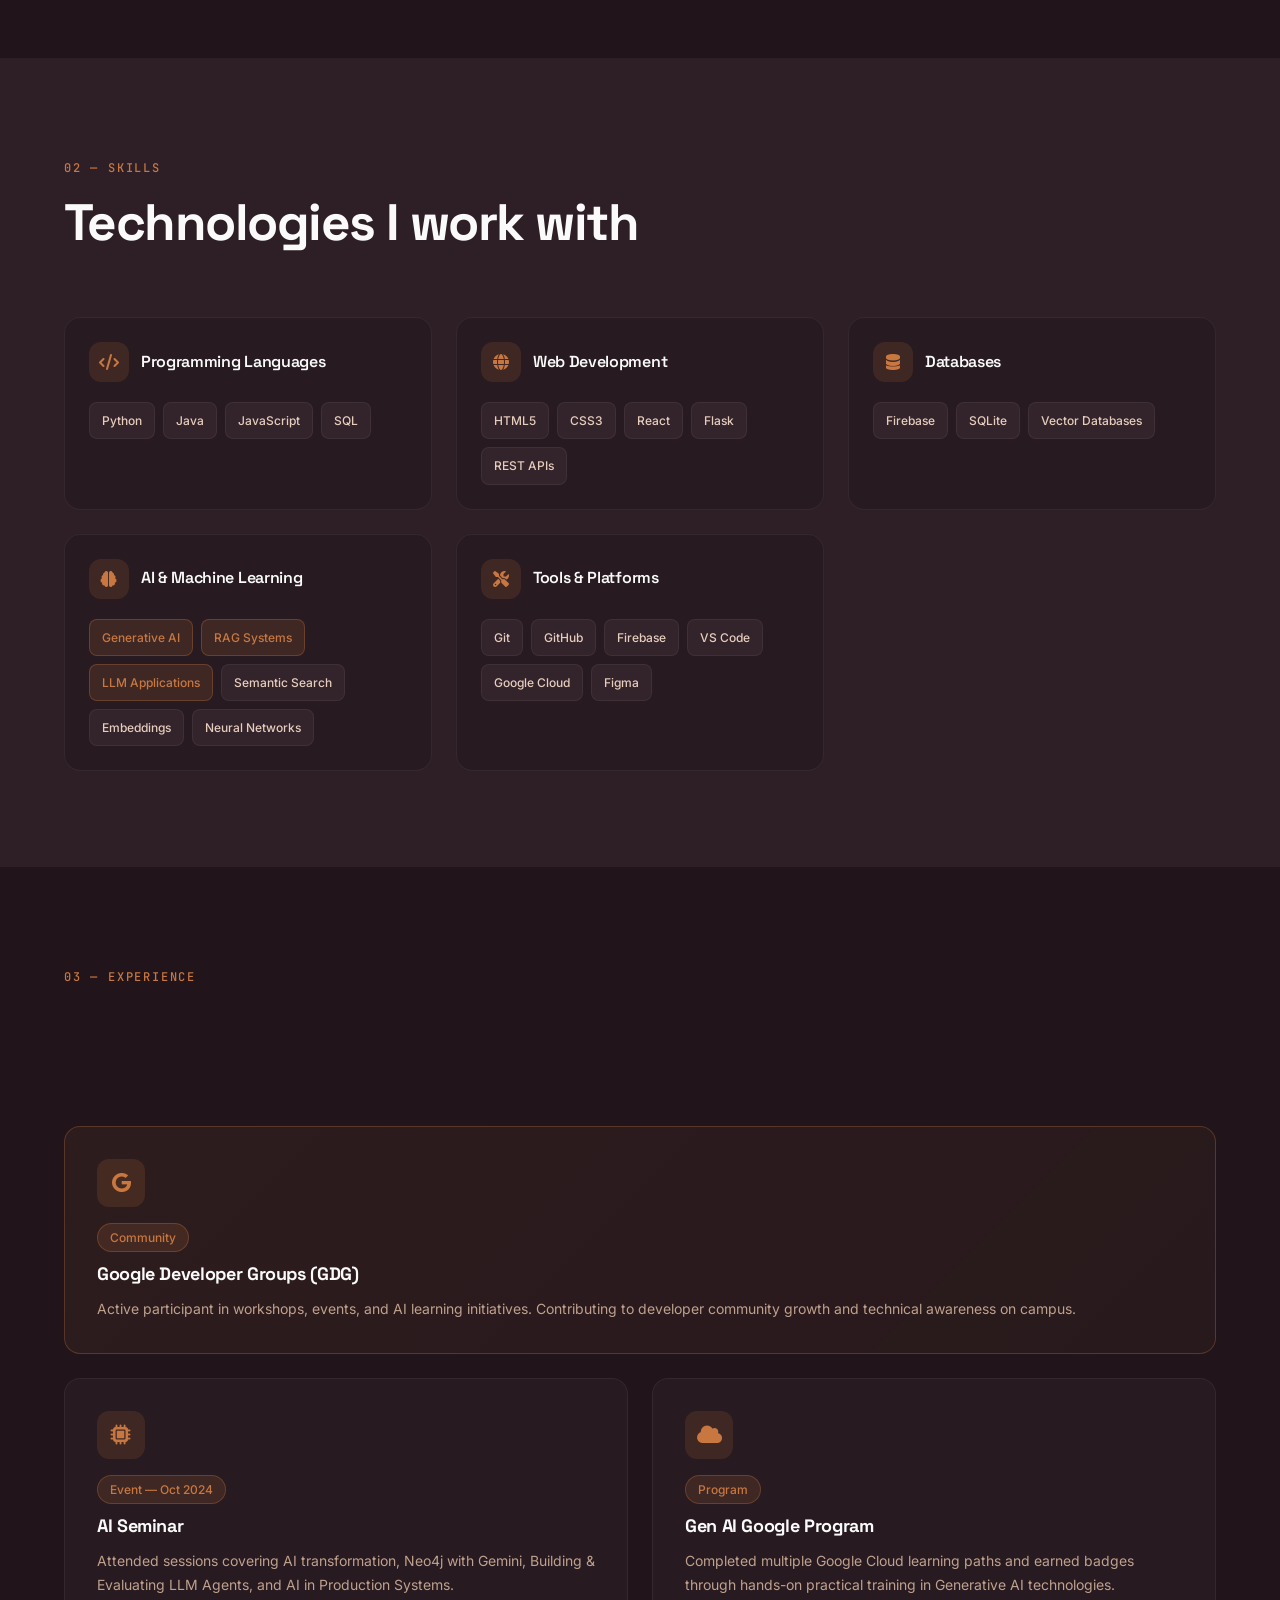
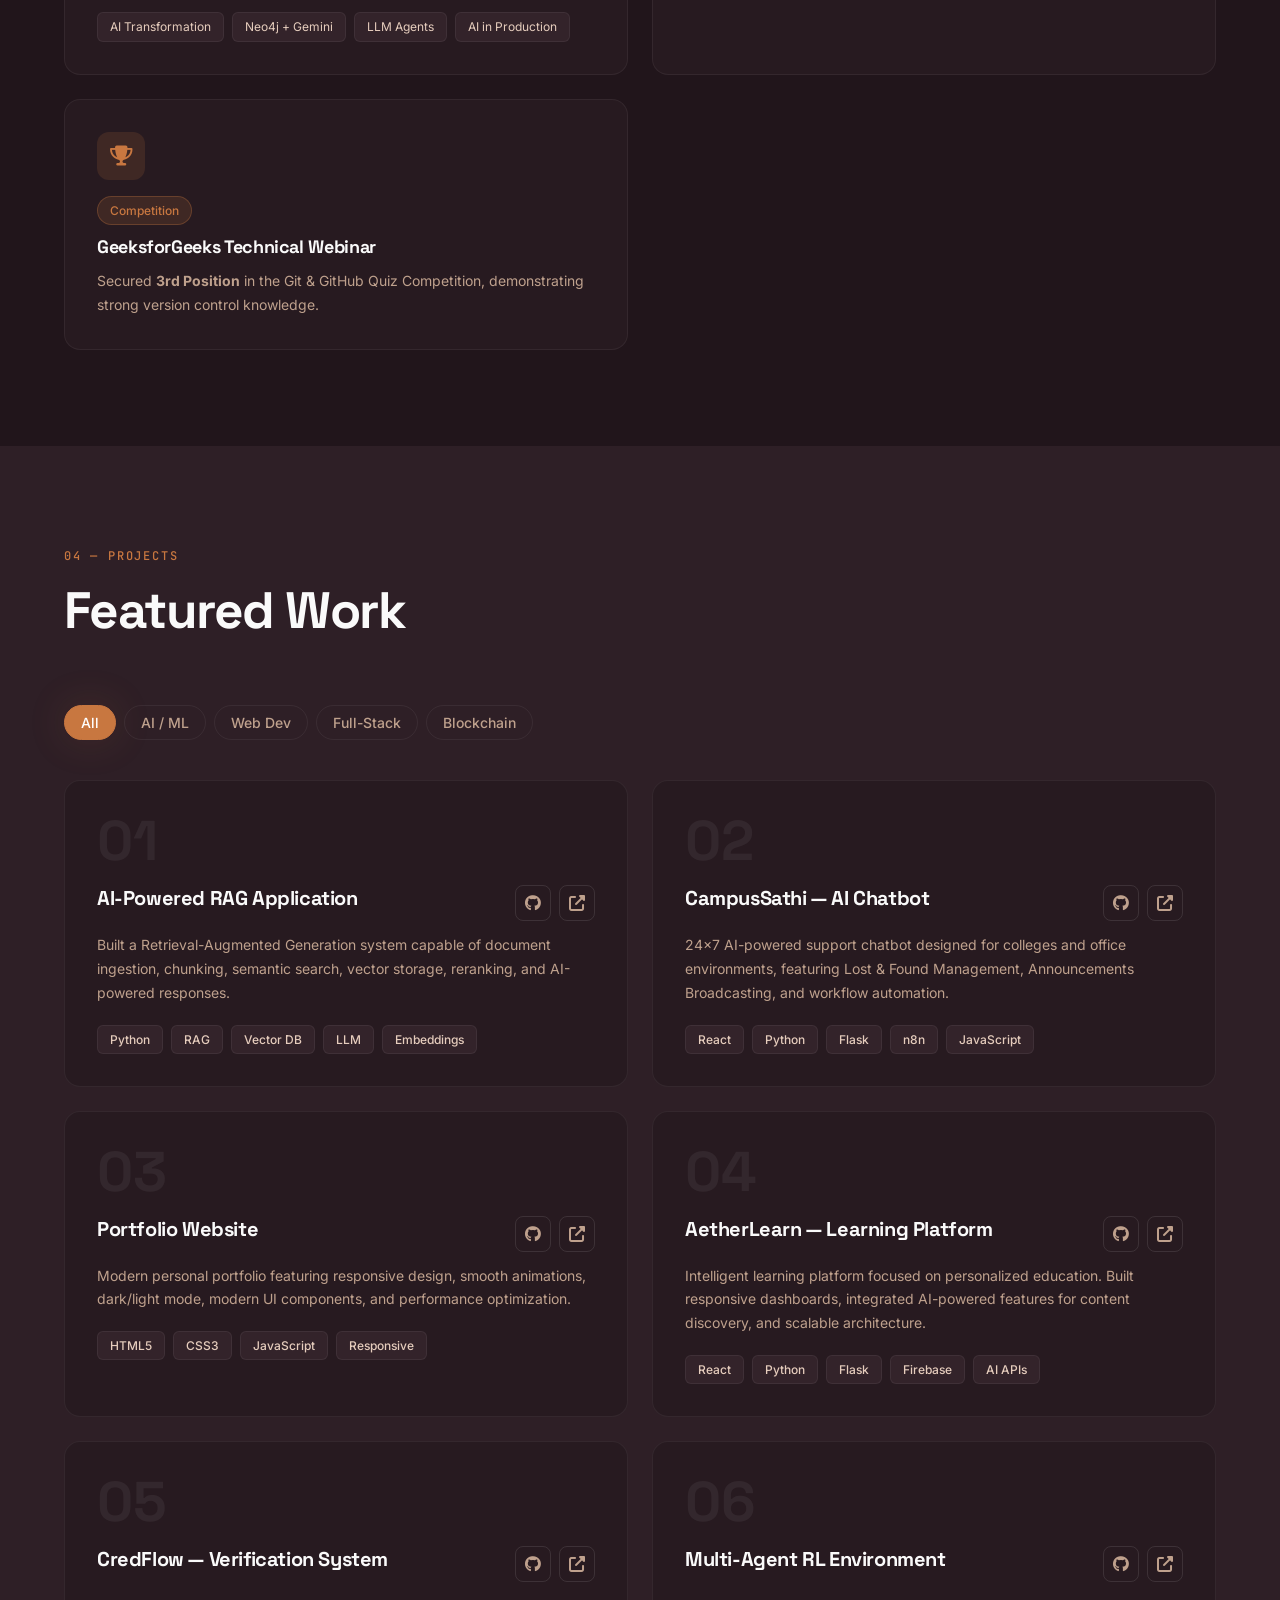
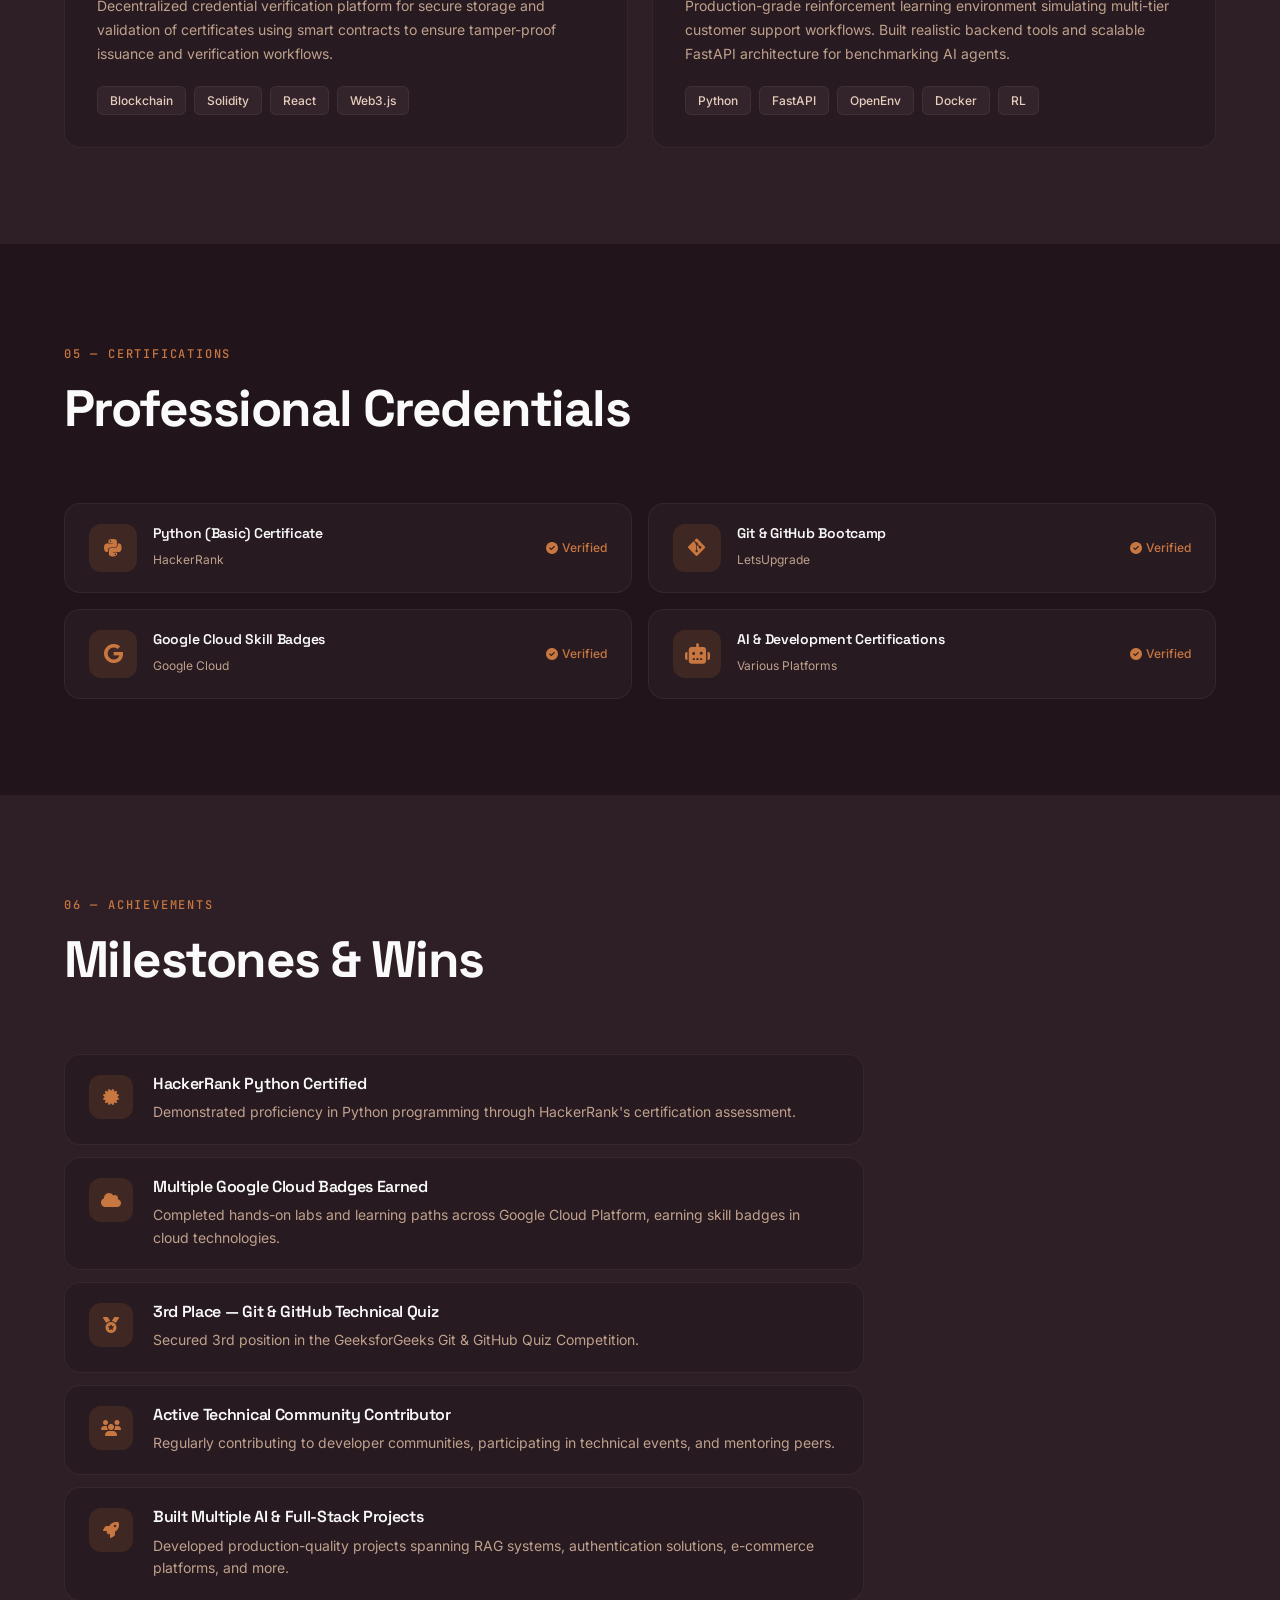
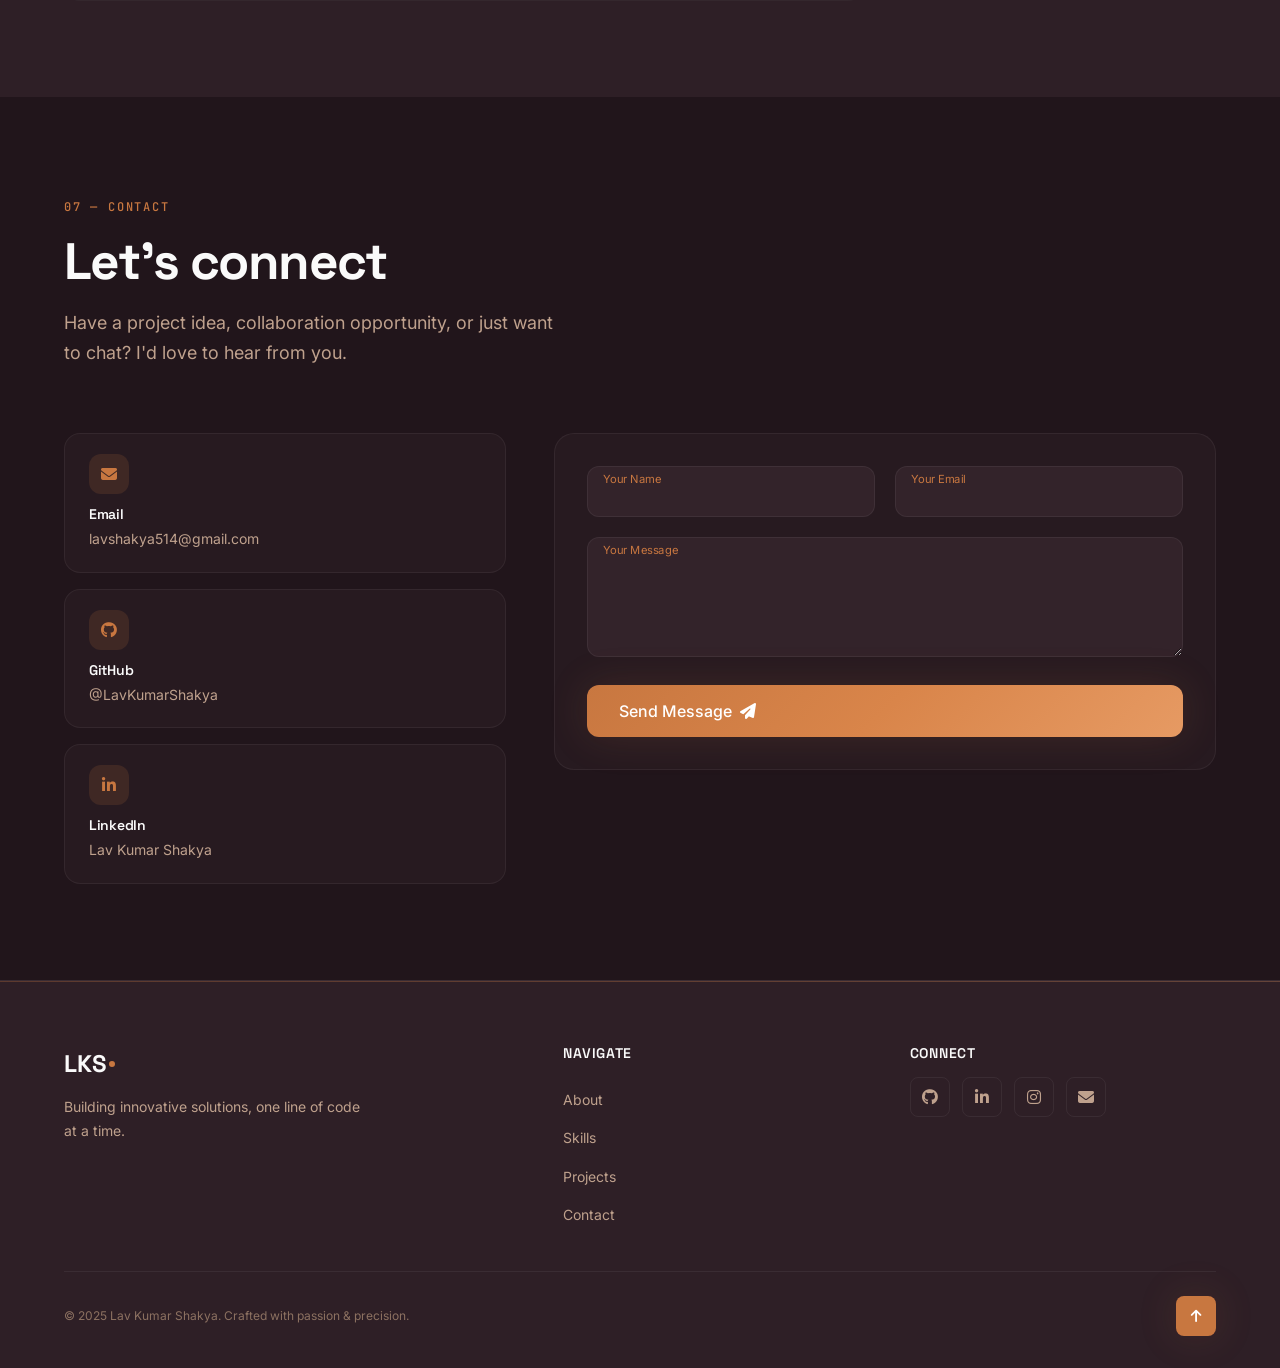
==== commit 44b49452: "Corrected portfolio link again" ====
--- a/index.html
+++ b/index.html
@@ -429,7 +429,7 @@
                             <div class="project-header">
                                 <h3>Portfolio Website</h3>
                                 <div class="project-links">
-                                    <a href="LavKumarShakya/Portfolio/" class="project-link-icon"
+                                    <a href="https://github.com/LavKumarShakya/Portfolio" class="project-link-icon"
                                         target="_blank" rel="noopener noreferrer" aria-label="View source code">
                                         <i class="fab fa-github"></i>
                                     </a>
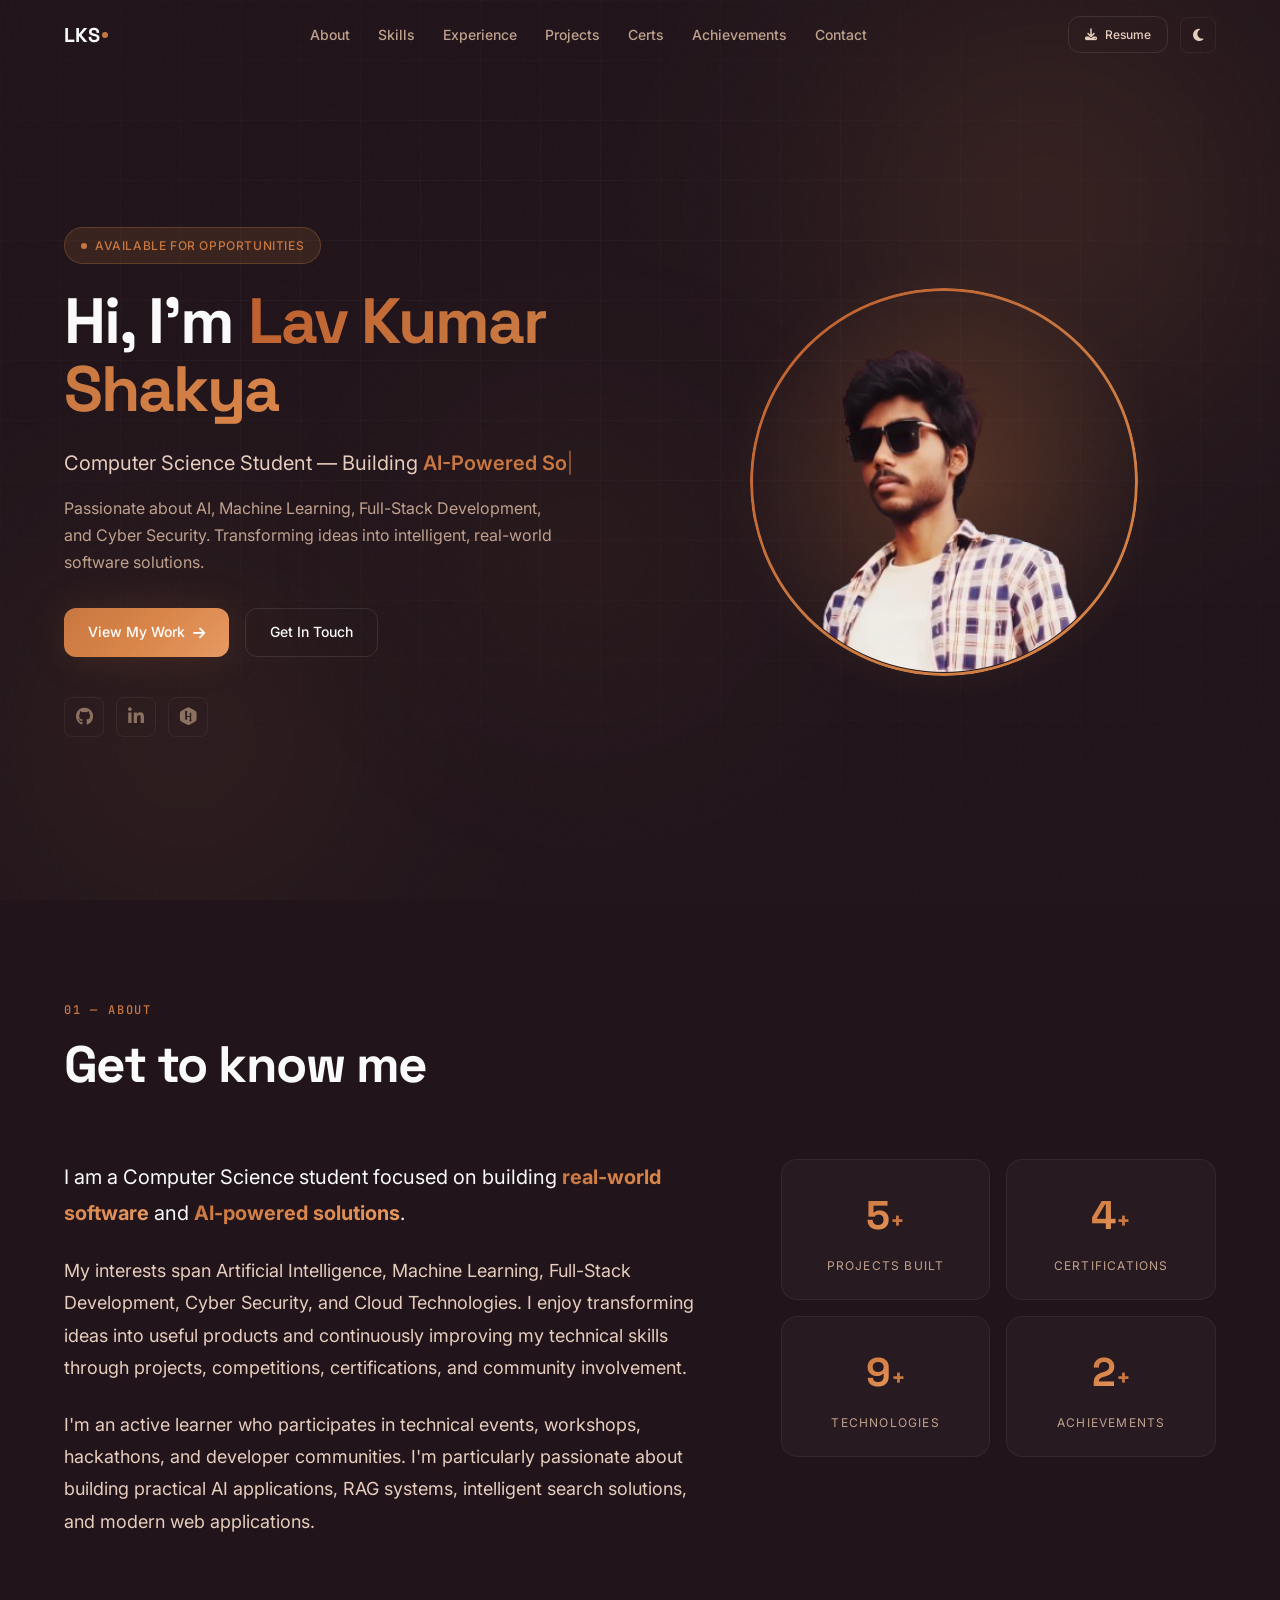
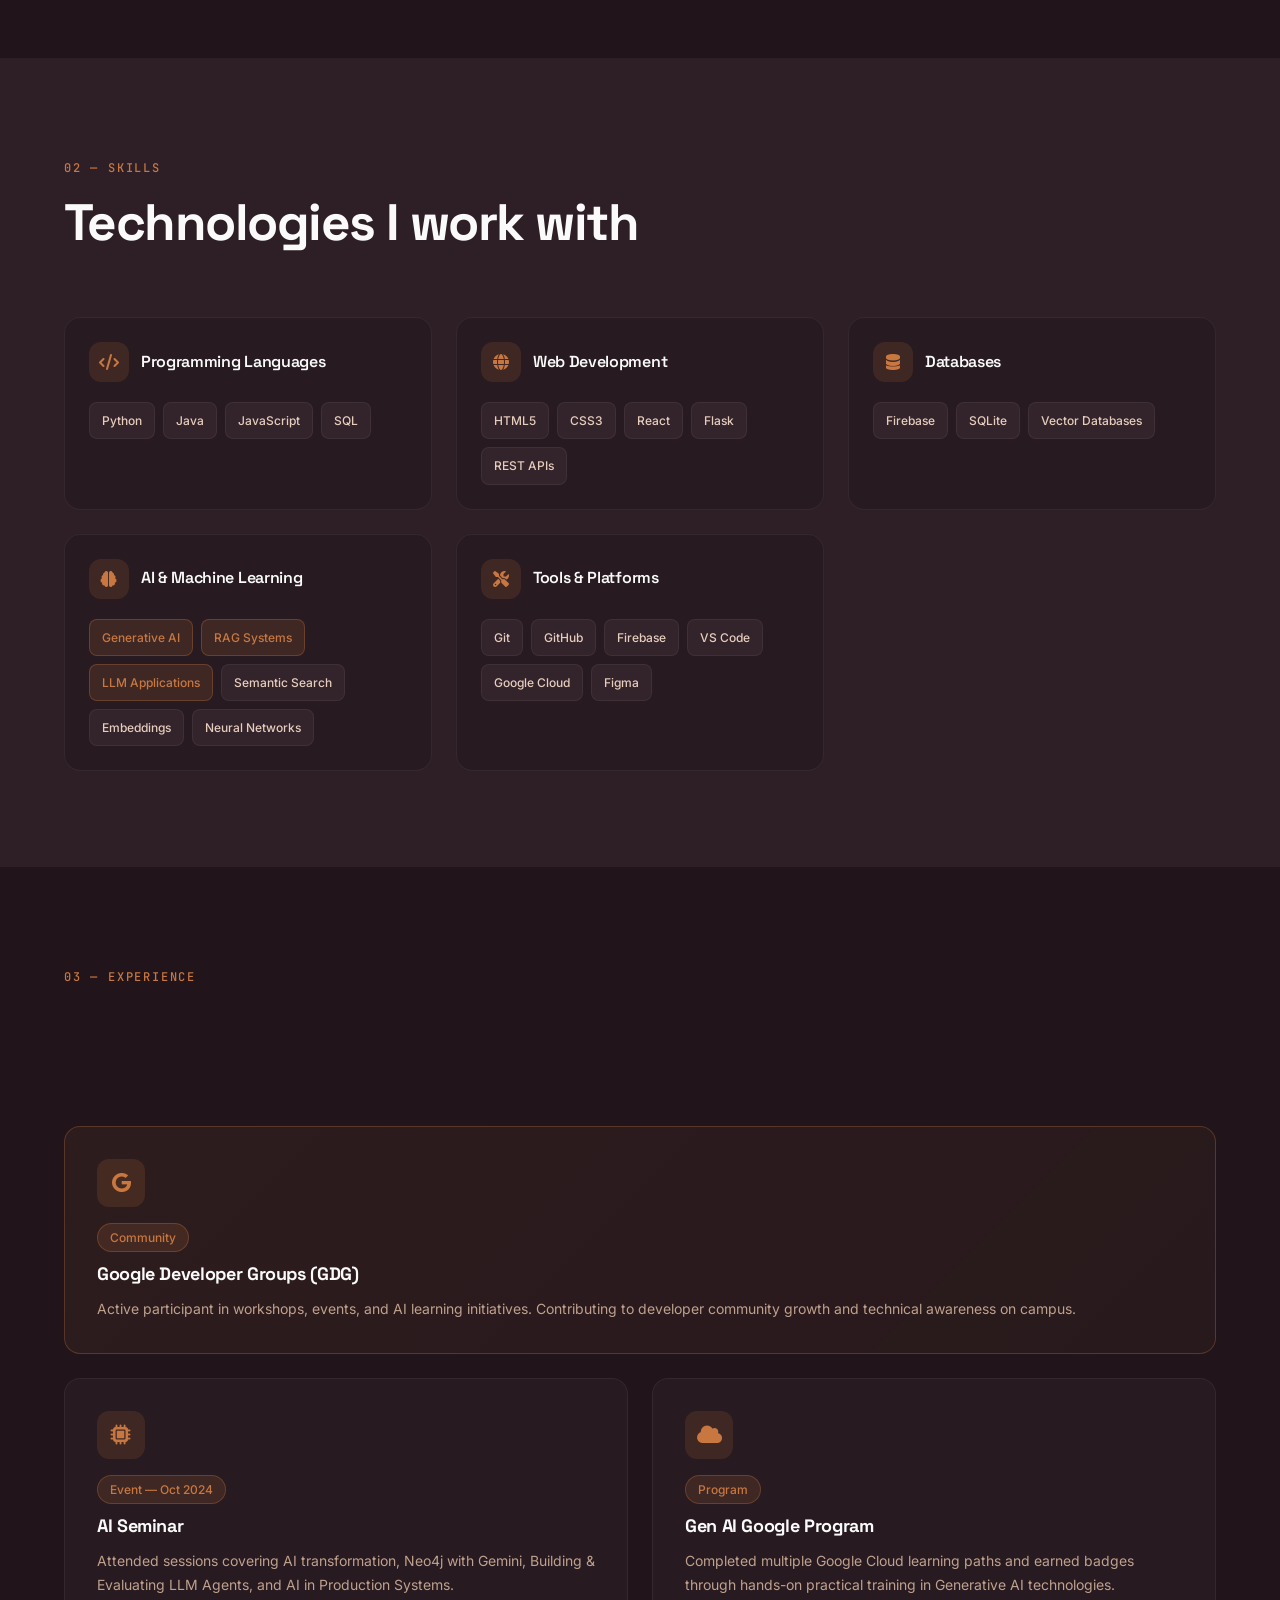
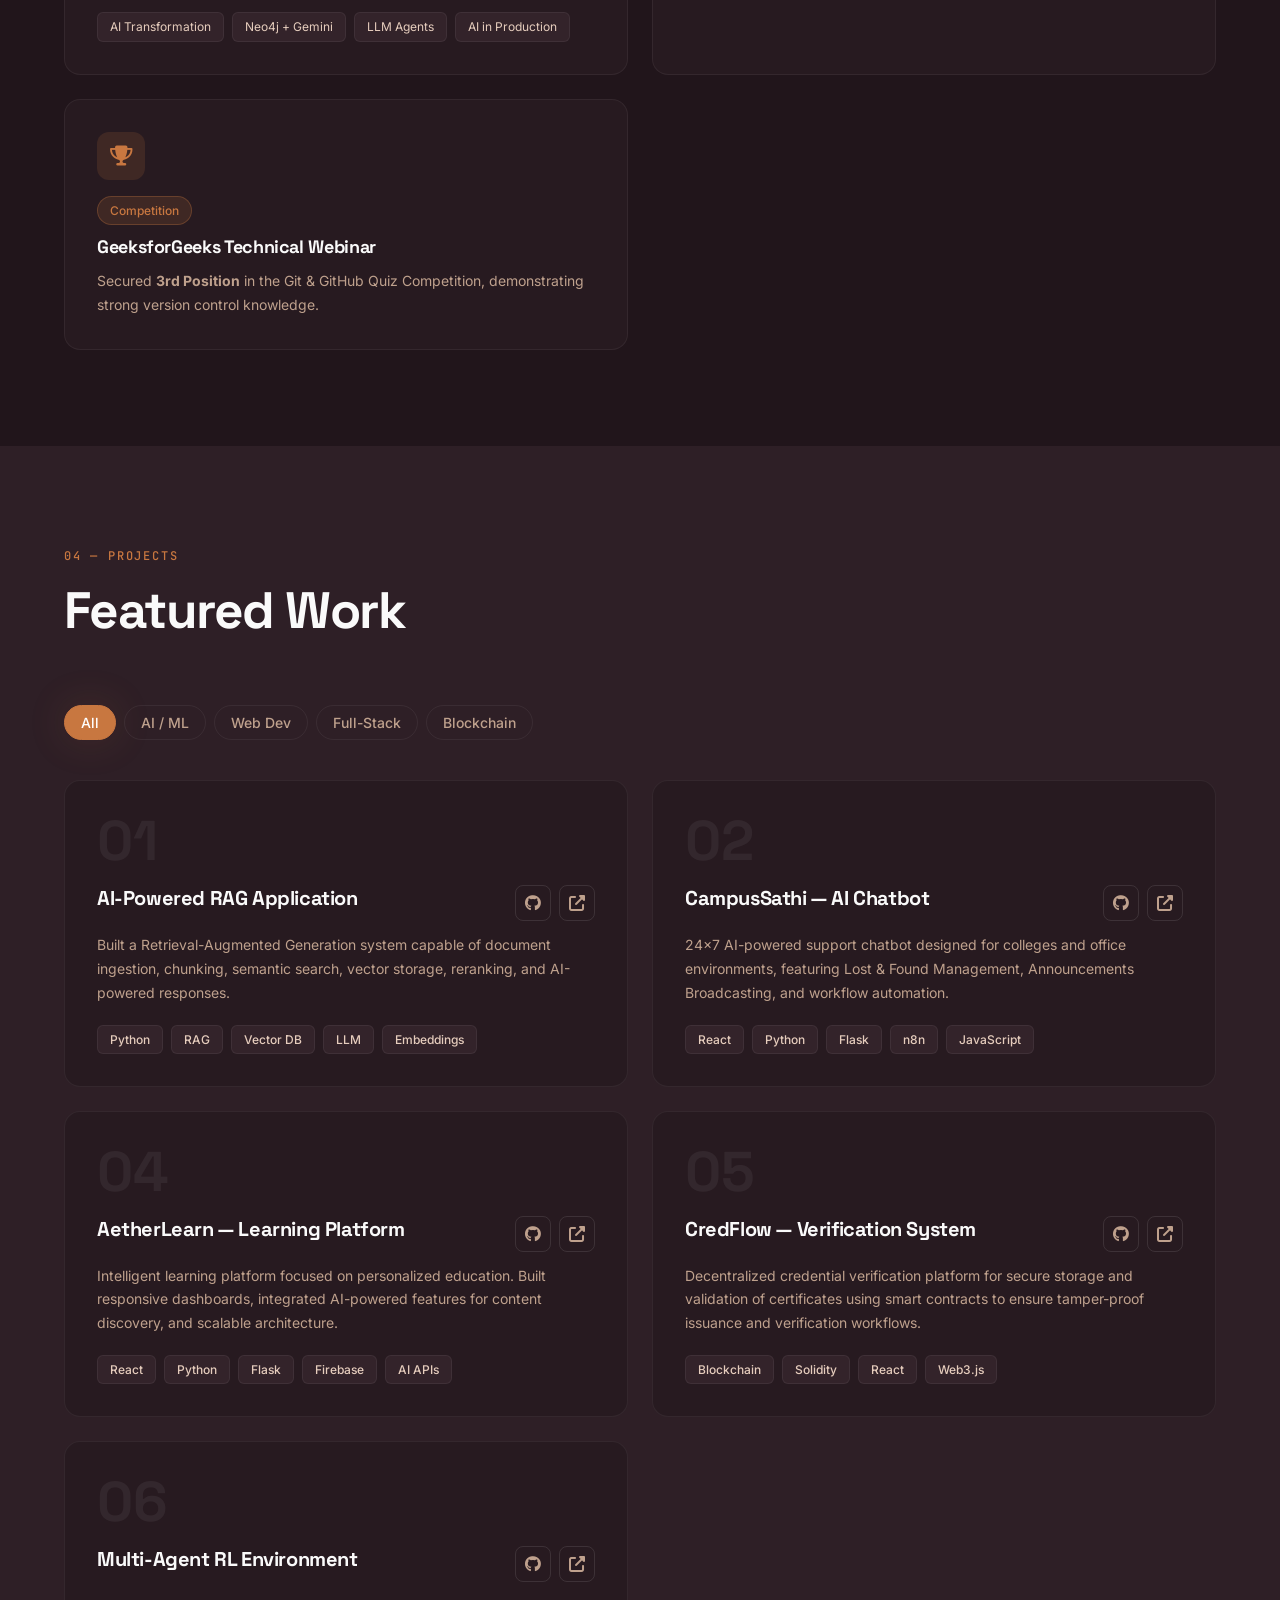
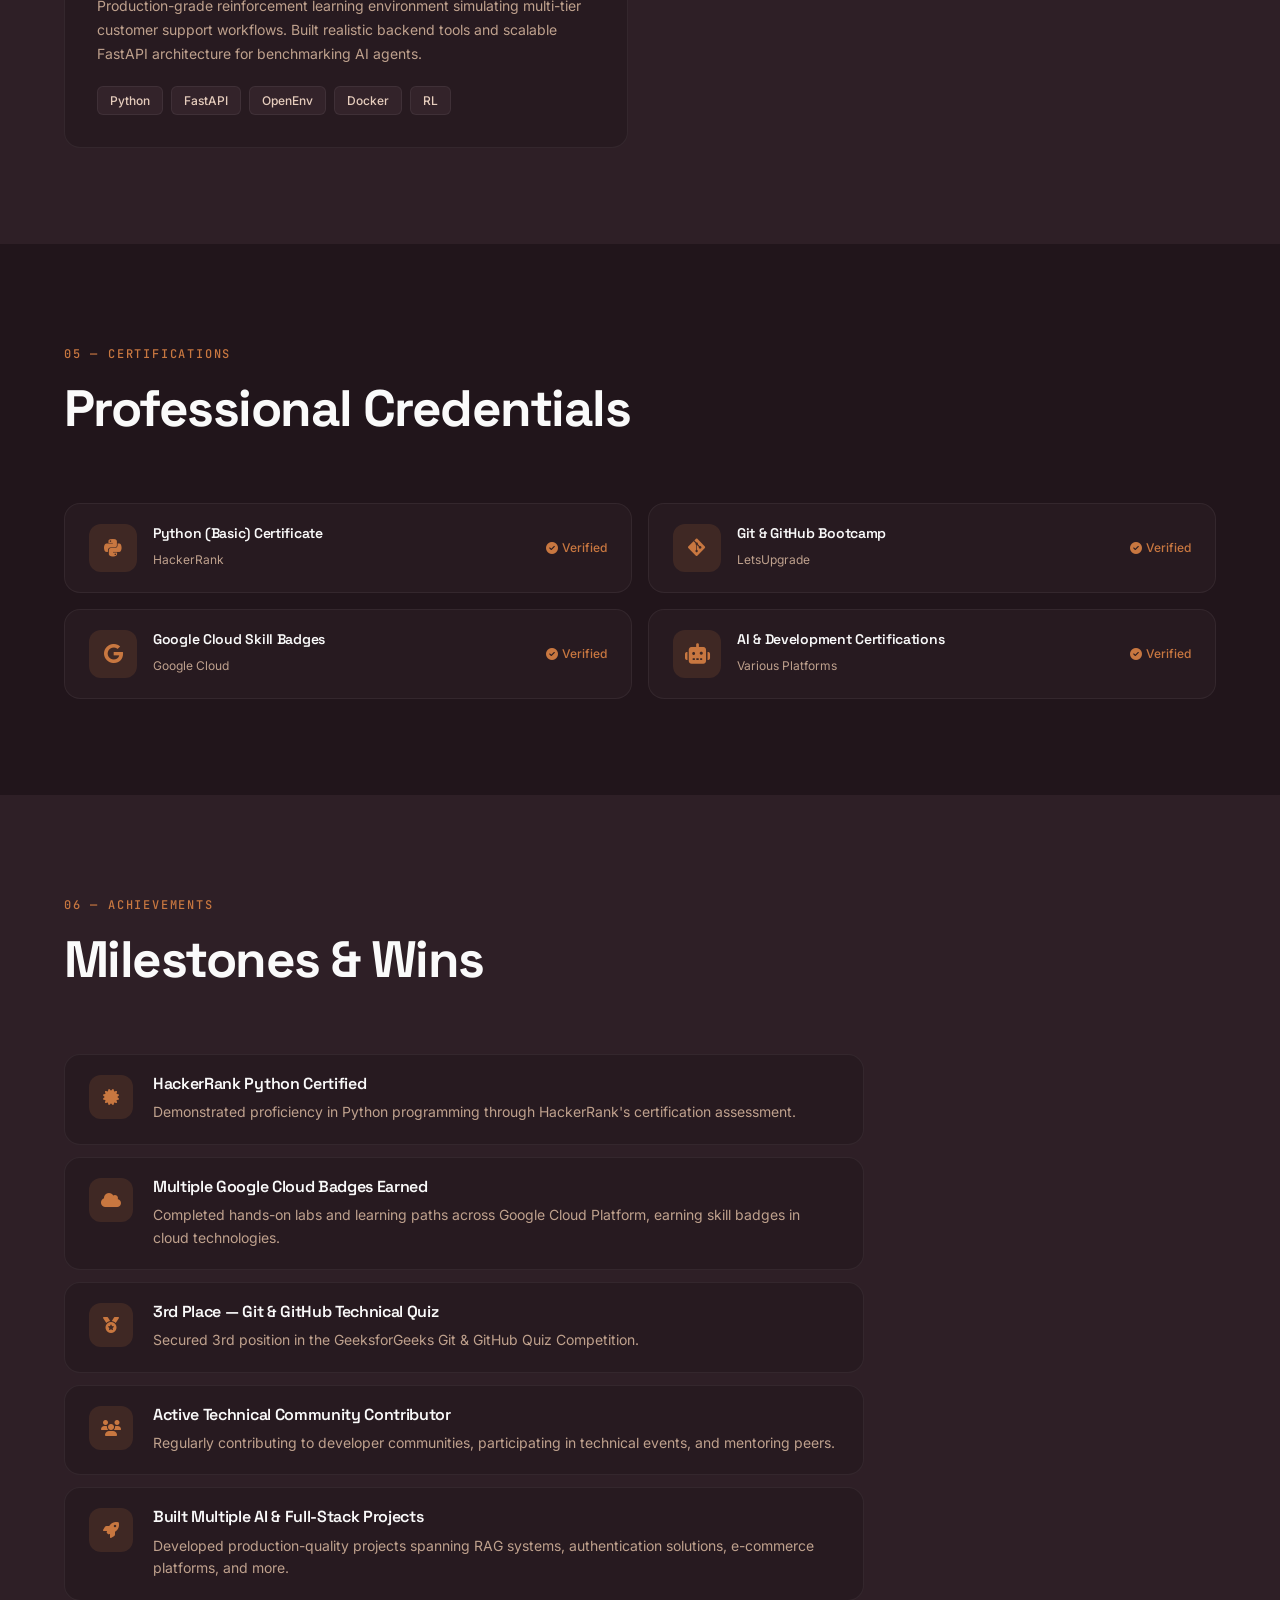
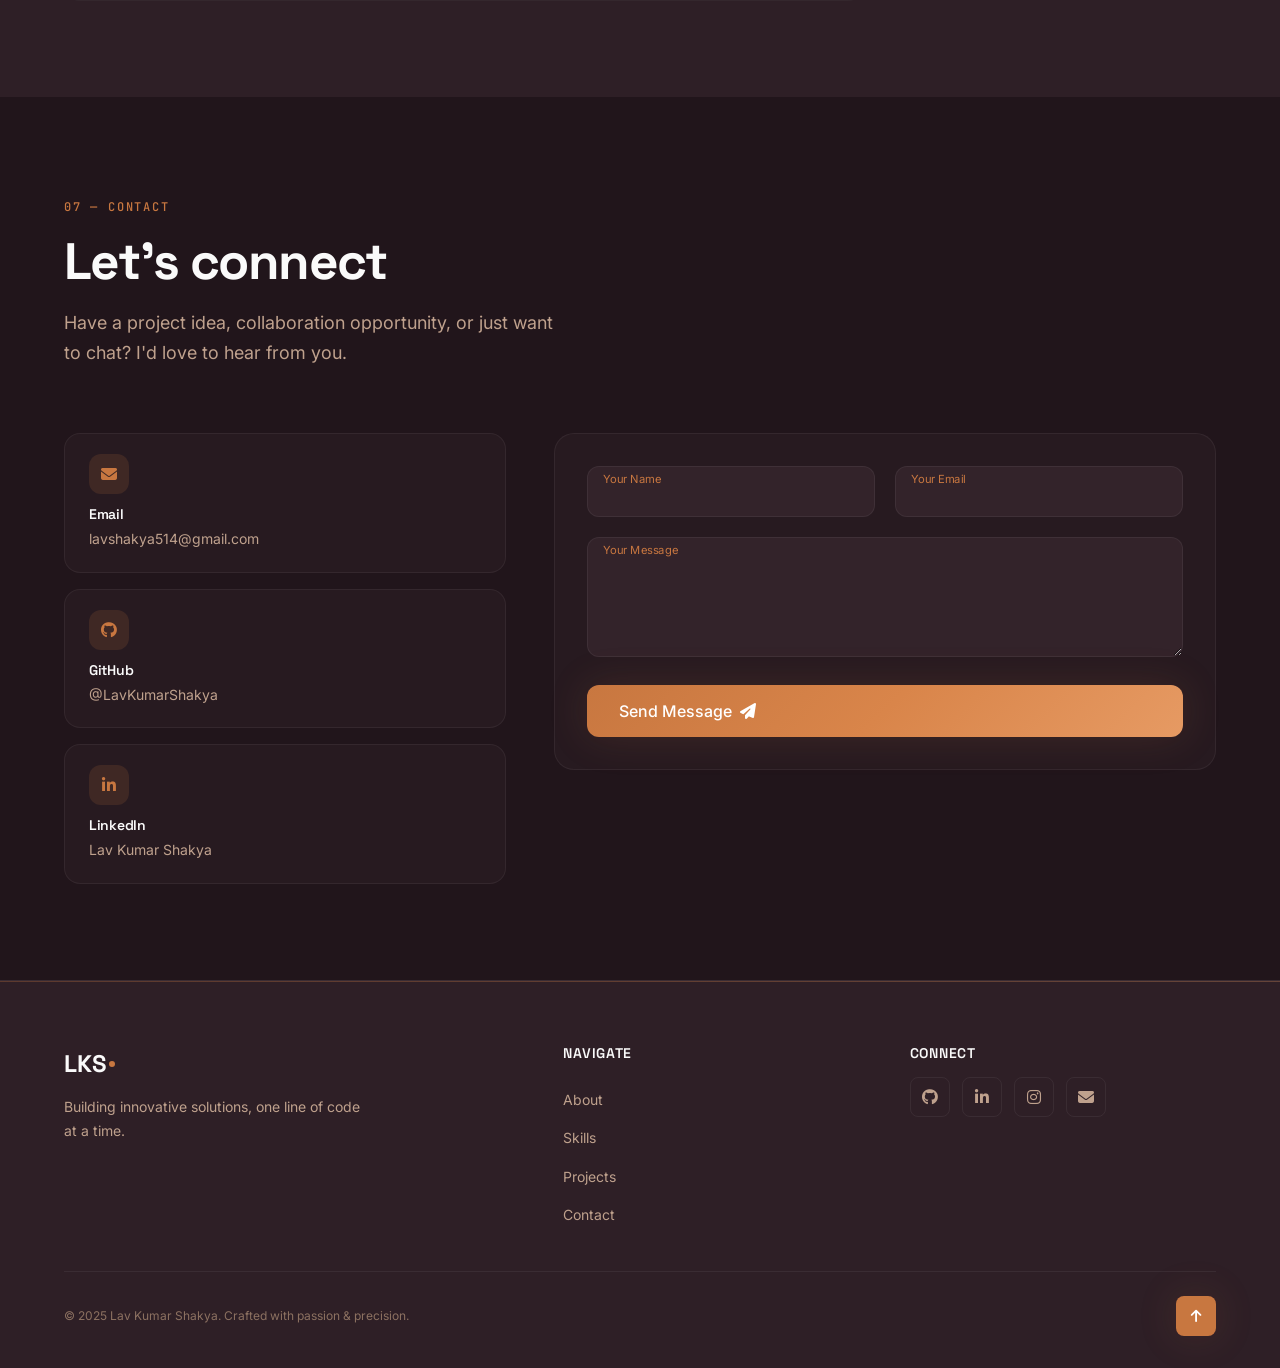
==== commit 0037fffa: "Updated Projects" ====
--- a/index.html
+++ b/index.html
@@ -421,36 +421,6 @@
                         <div class="project-card-glow"></div>
                     </div>
                 </article>
-                <!-- Portfolio -->
-                <article class="project-card reveal-up" style="--delay: 0.3s" data-category="web">
-                    <div class="project-card-inner">
-                        <div class="project-number">03</div>
-                        <div class="project-content">
-                            <div class="project-header">
-                                <h3>Portfolio Website</h3>
-                                <div class="project-links">
-                                    <a href="https://github.com/LavKumarShakya/Portfolio" class="project-link-icon"
-                                        target="_blank" rel="noopener noreferrer" aria-label="View source code">
-                                        <i class="fab fa-github"></i>
-                                    </a>
-                                    <a href="https://lavkumarshakya.github.io/Portfolio/" class="project-link-icon"
-                                        target="_blank" rel="noopener noreferrer" aria-label="View live project">
-                                        <i class="fas fa-external-link-alt"></i>
-                                    </a>
-                                </div>
-                            </div>
-                            <p>Modern personal portfolio featuring responsive design, smooth animations, dark/light
-                                mode, modern UI components, and performance optimization.</p>
-                            <div class="project-tech">
-                                <span>HTML5</span>
-                                <span>CSS3</span>
-                                <span>JavaScript</span>
-                                <span>Responsive</span>
-                            </div>
-                        </div>
-                        <div class="project-card-glow"></div>
-                    </div>
-                </article>
                 <!-- AetherLearn -->
                 <article class="project-card reveal-up" style="--delay: 0.35s" data-category="ai fullstack">
                     <div class="project-card-inner">
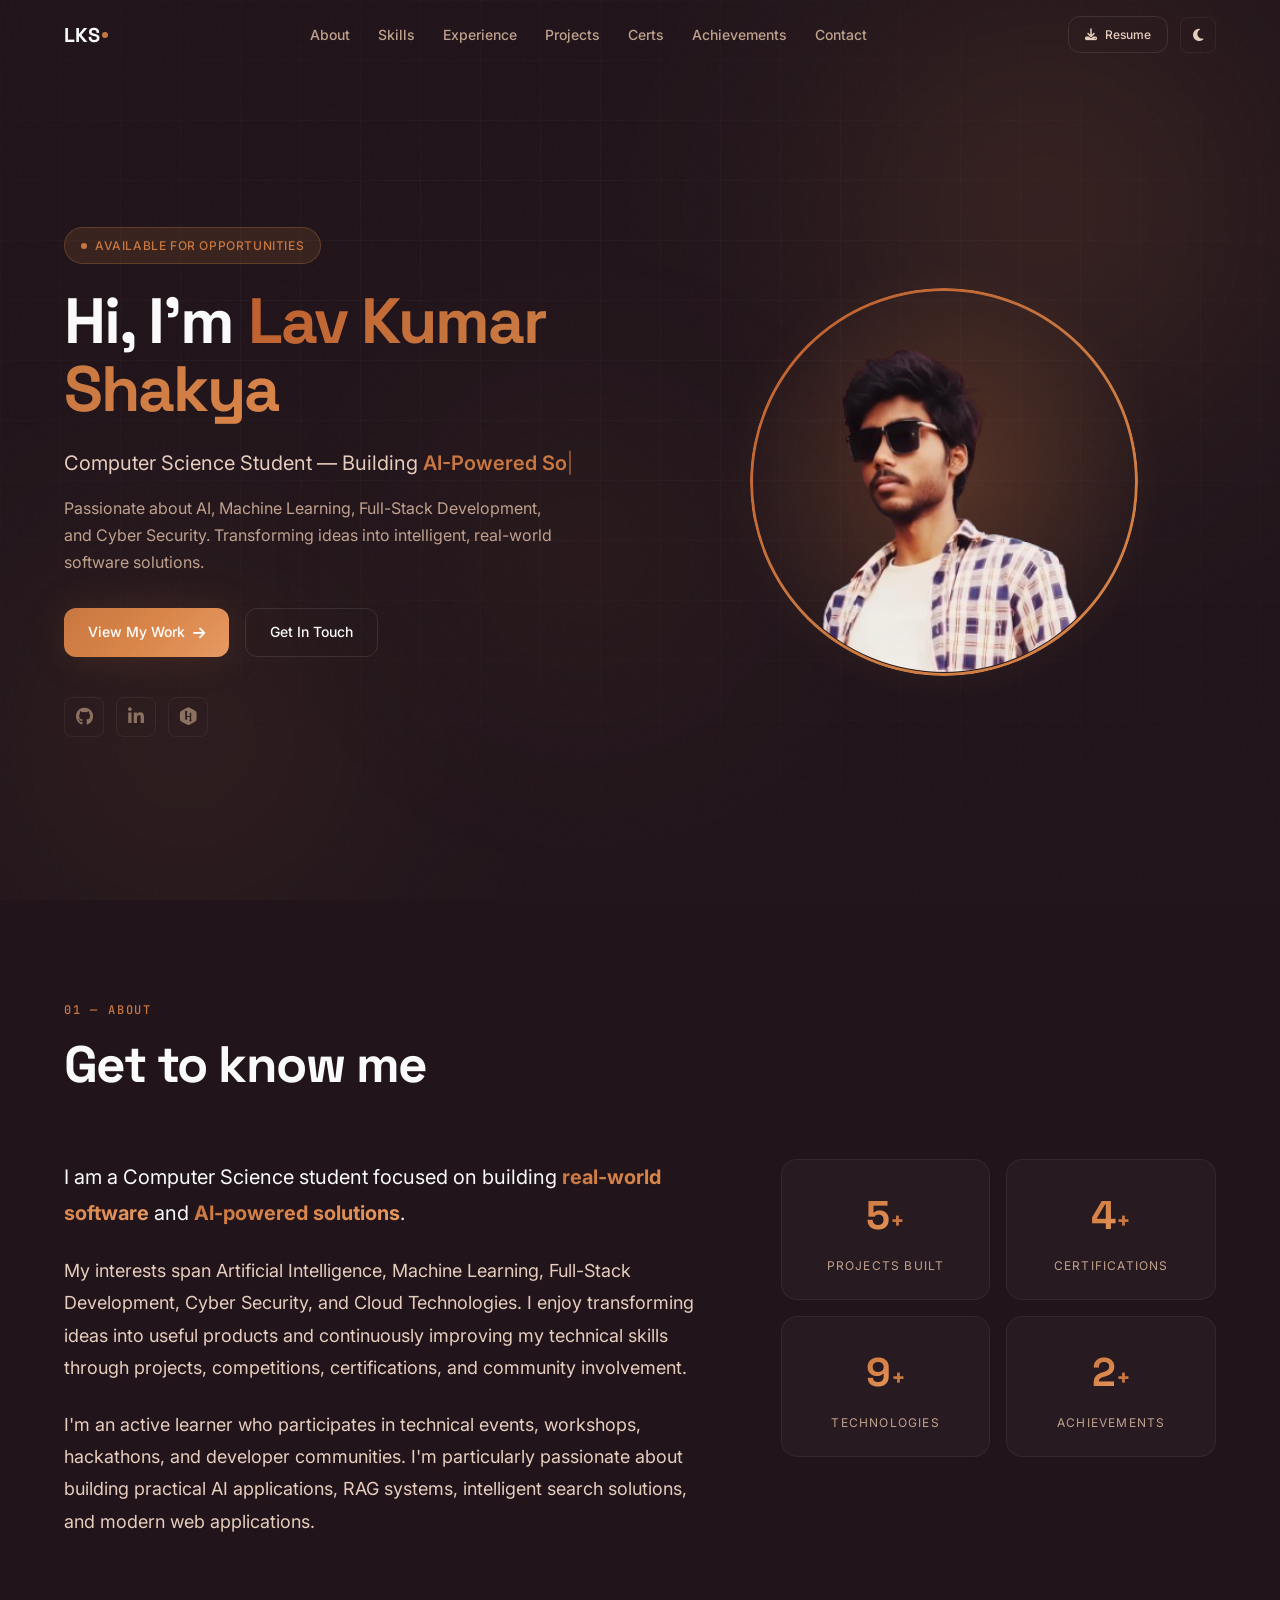
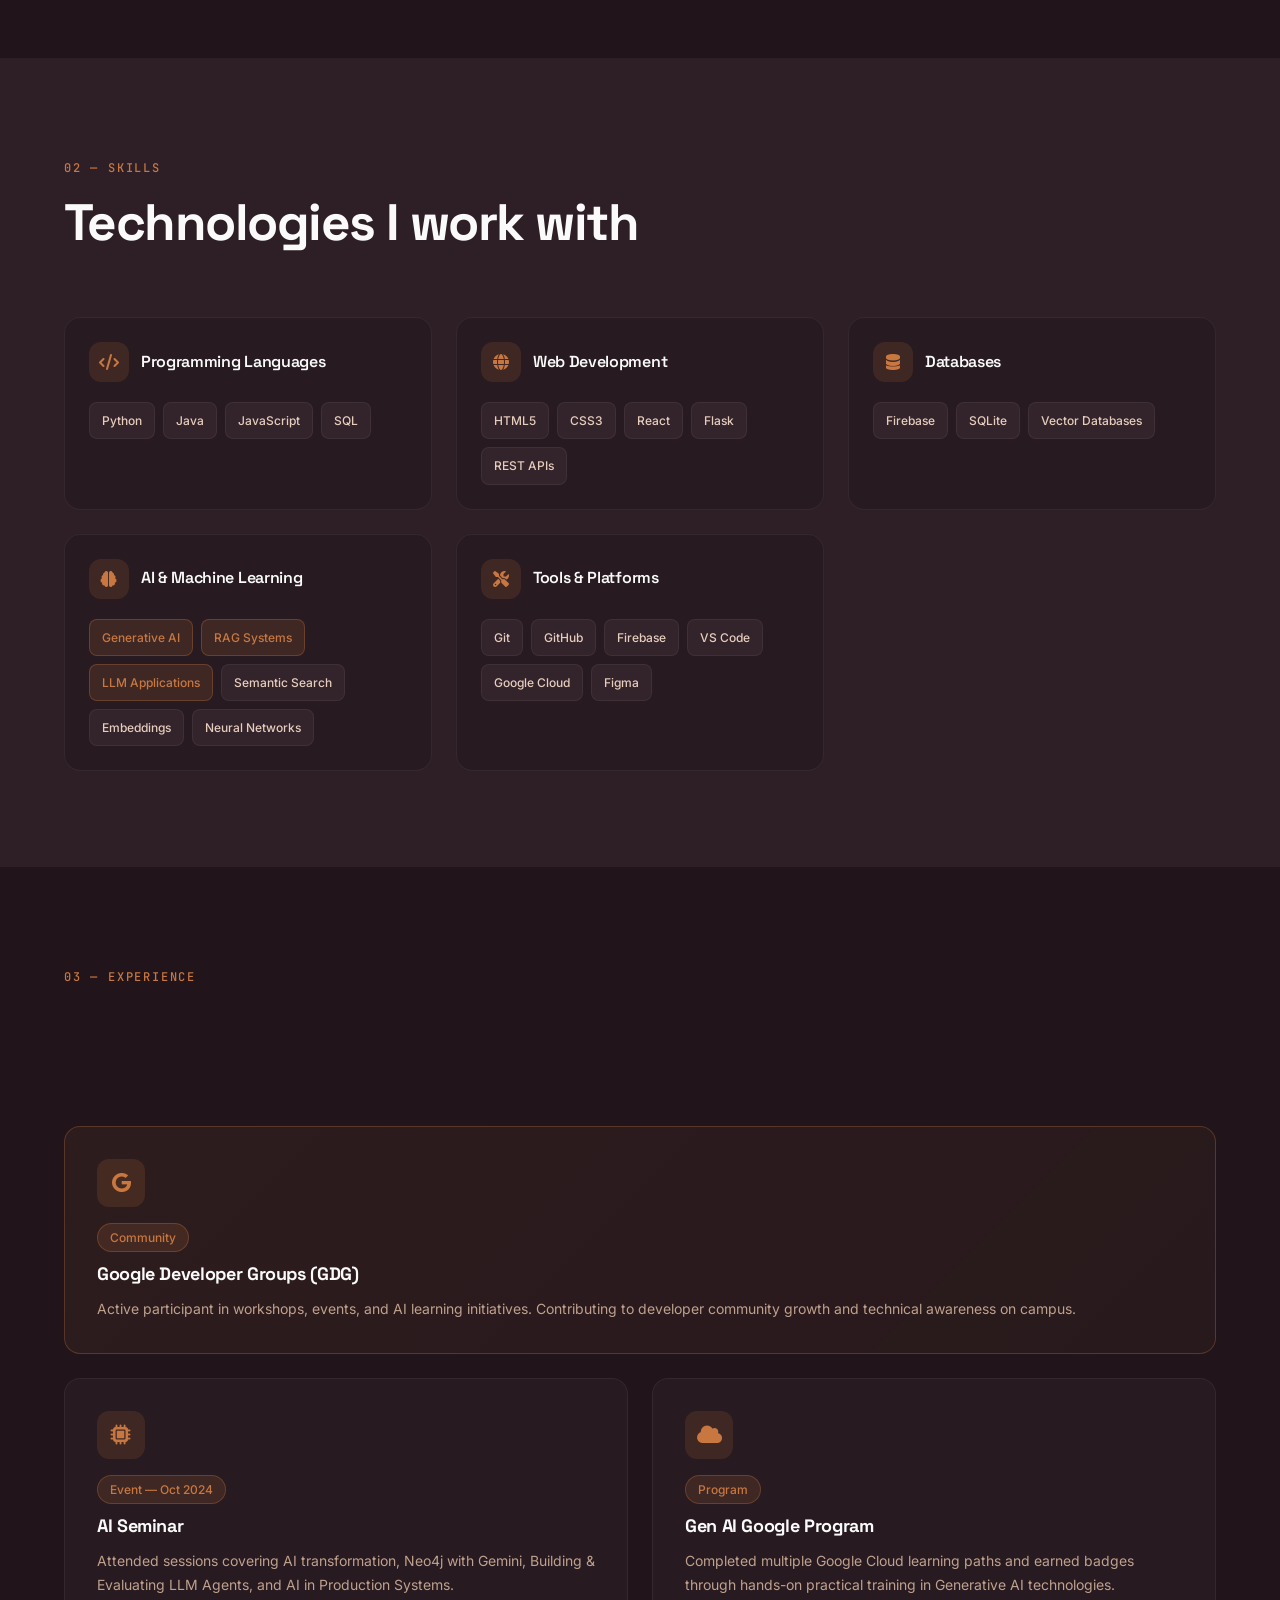
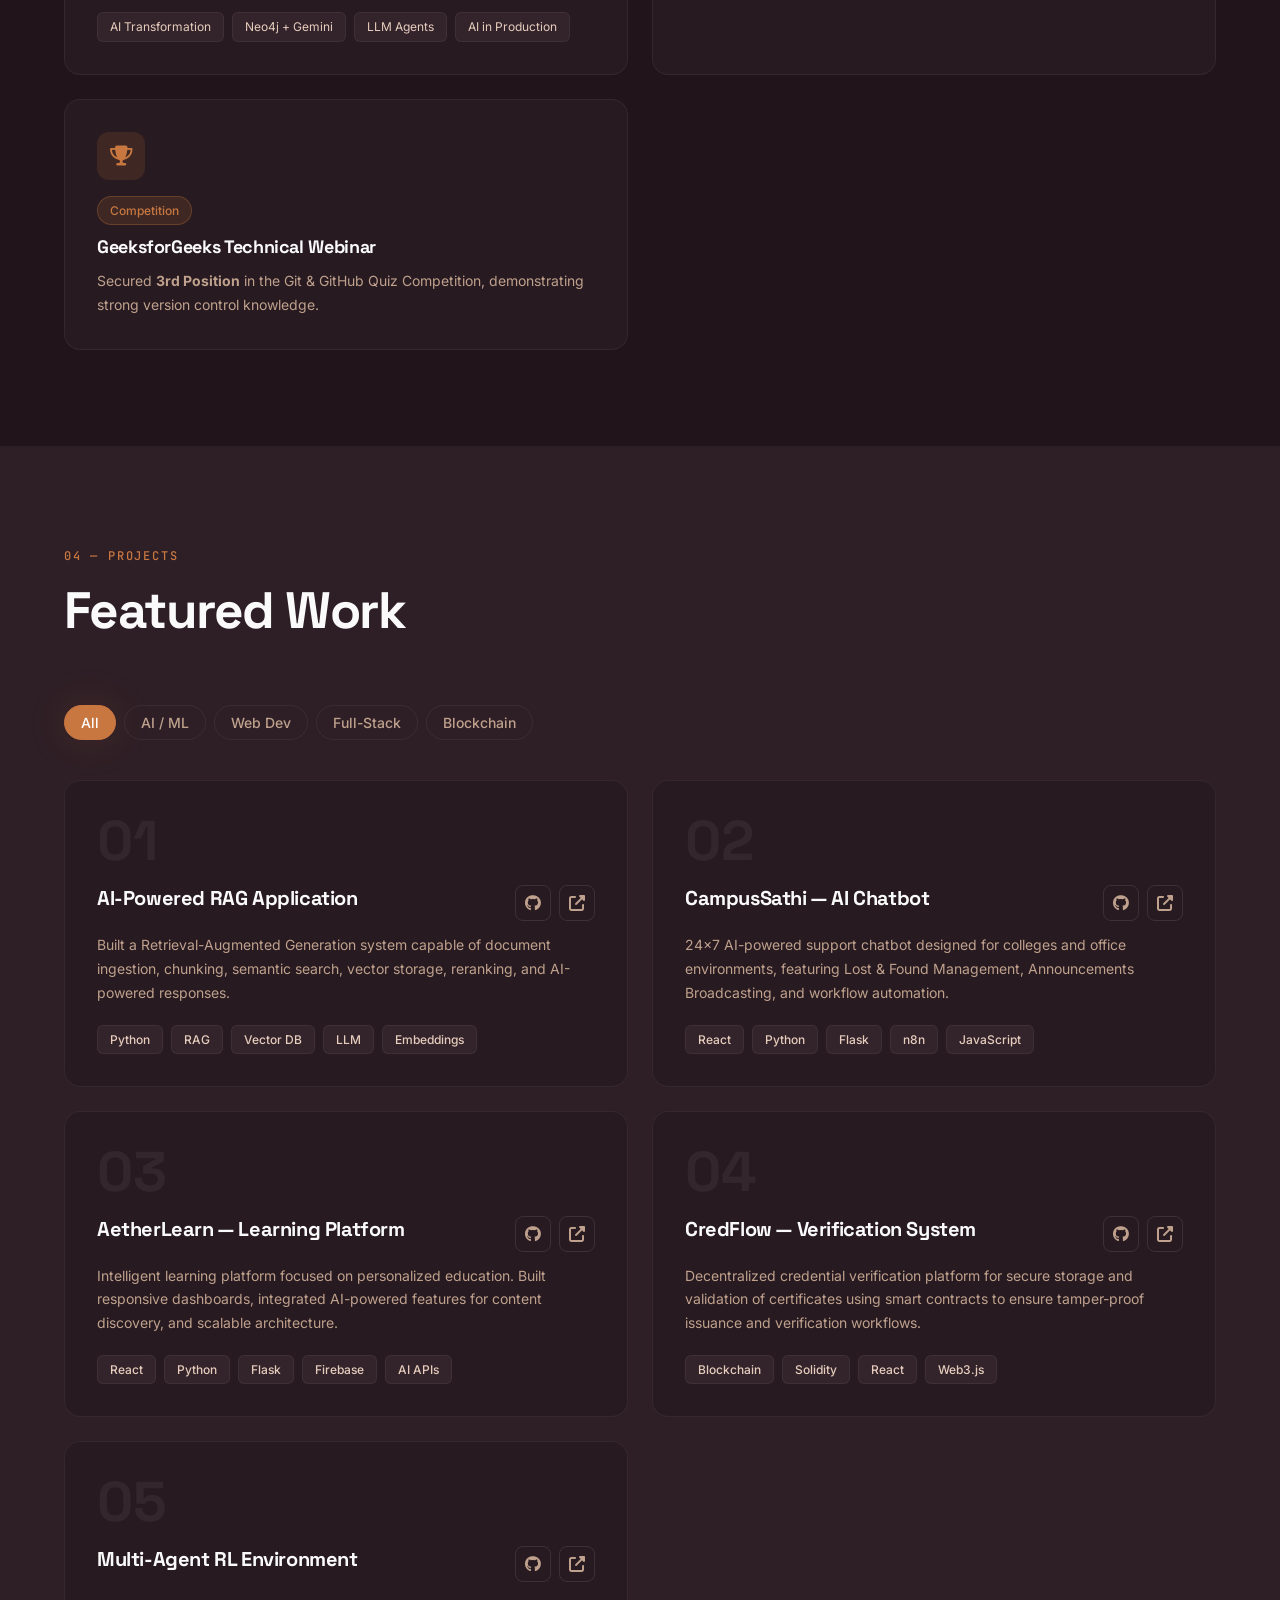
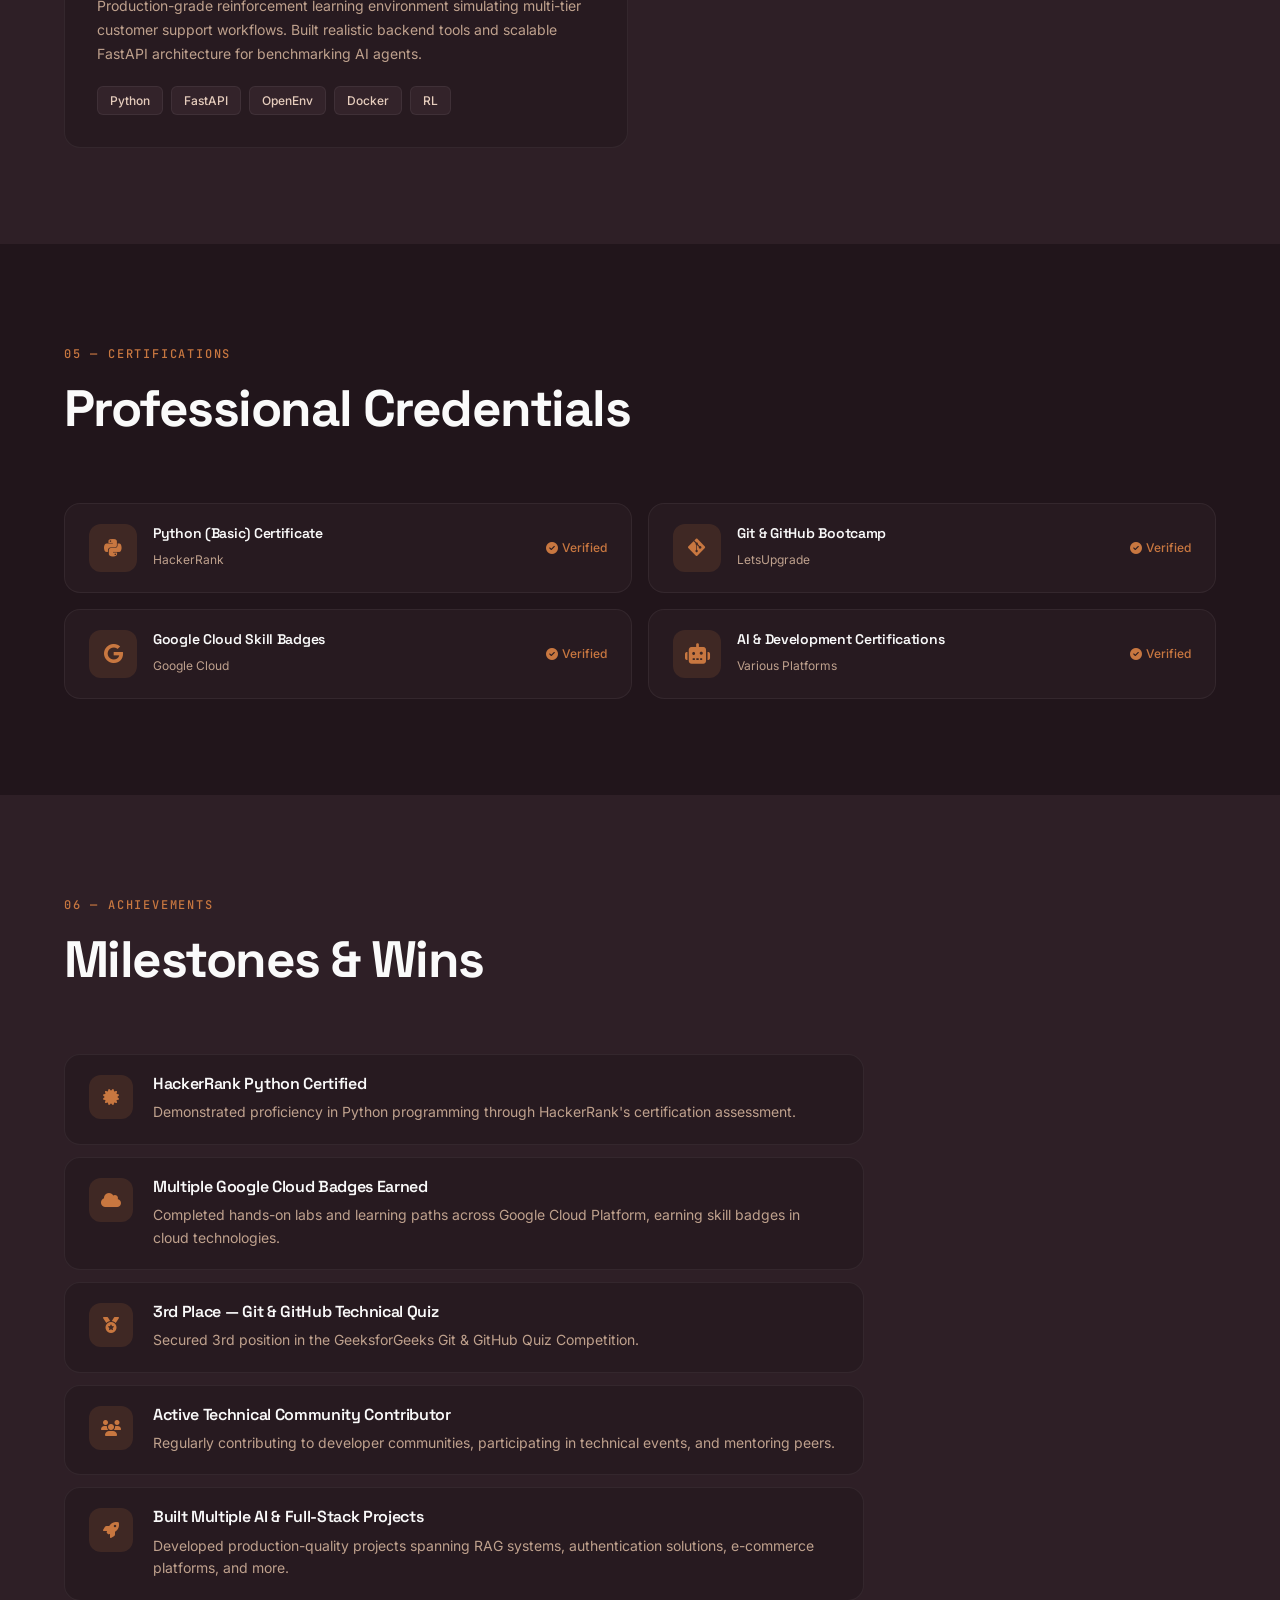
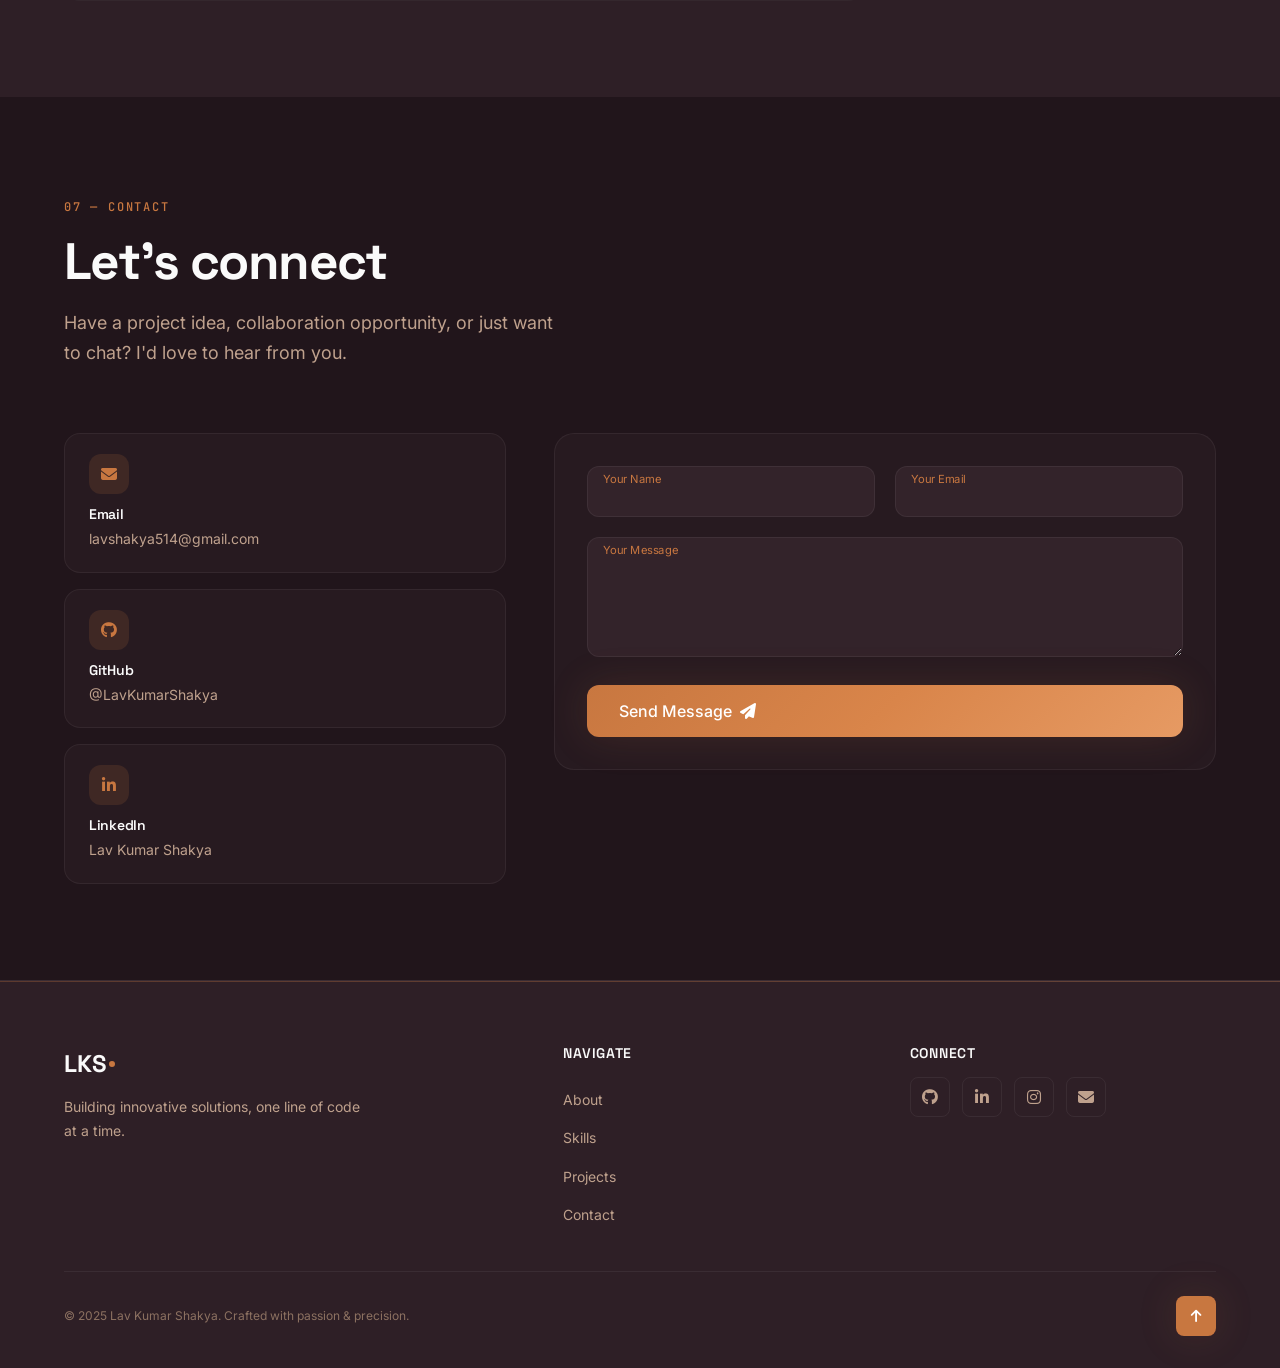
==== commit 0160a046: "Updated Count" ====
--- a/index.html
+++ b/index.html
@@ -424,7 +424,7 @@
                 <!-- AetherLearn -->
                 <article class="project-card reveal-up" style="--delay: 0.35s" data-category="ai fullstack">
                     <div class="project-card-inner">
-                        <div class="project-number">04</div>
+                        <div class="project-number">03</div>
                         <div class="project-content">
                             <div class="project-header">
                                 <h3>AetherLearn — Learning Platform</h3>
@@ -458,7 +458,7 @@
                 <!-- CredFlow -->
                 <article class="project-card reveal-up" style="--delay: 0.4s" data-category="blockchain web">
                     <div class="project-card-inner">
-                        <div class="project-number">05</div>
+                        <div class="project-number">04</div>
                         <div class="project-content">
                             <div class="project-header">
                                 <h3>CredFlow — Verification System</h3>
@@ -490,7 +490,7 @@
                 <!-- Multi-Agent RL Environment -->
                 <article class="project-card reveal-up" style="--delay: 0.45s" data-category="ai fullstack">
                     <div class="project-card-inner">
-                        <div class="project-number">06</div>
+                        <div class="project-number">05</div>
                         <div class="project-content">
                             <div class="project-header">
                                 <h3>Multi-Agent RL Environment</h3>
